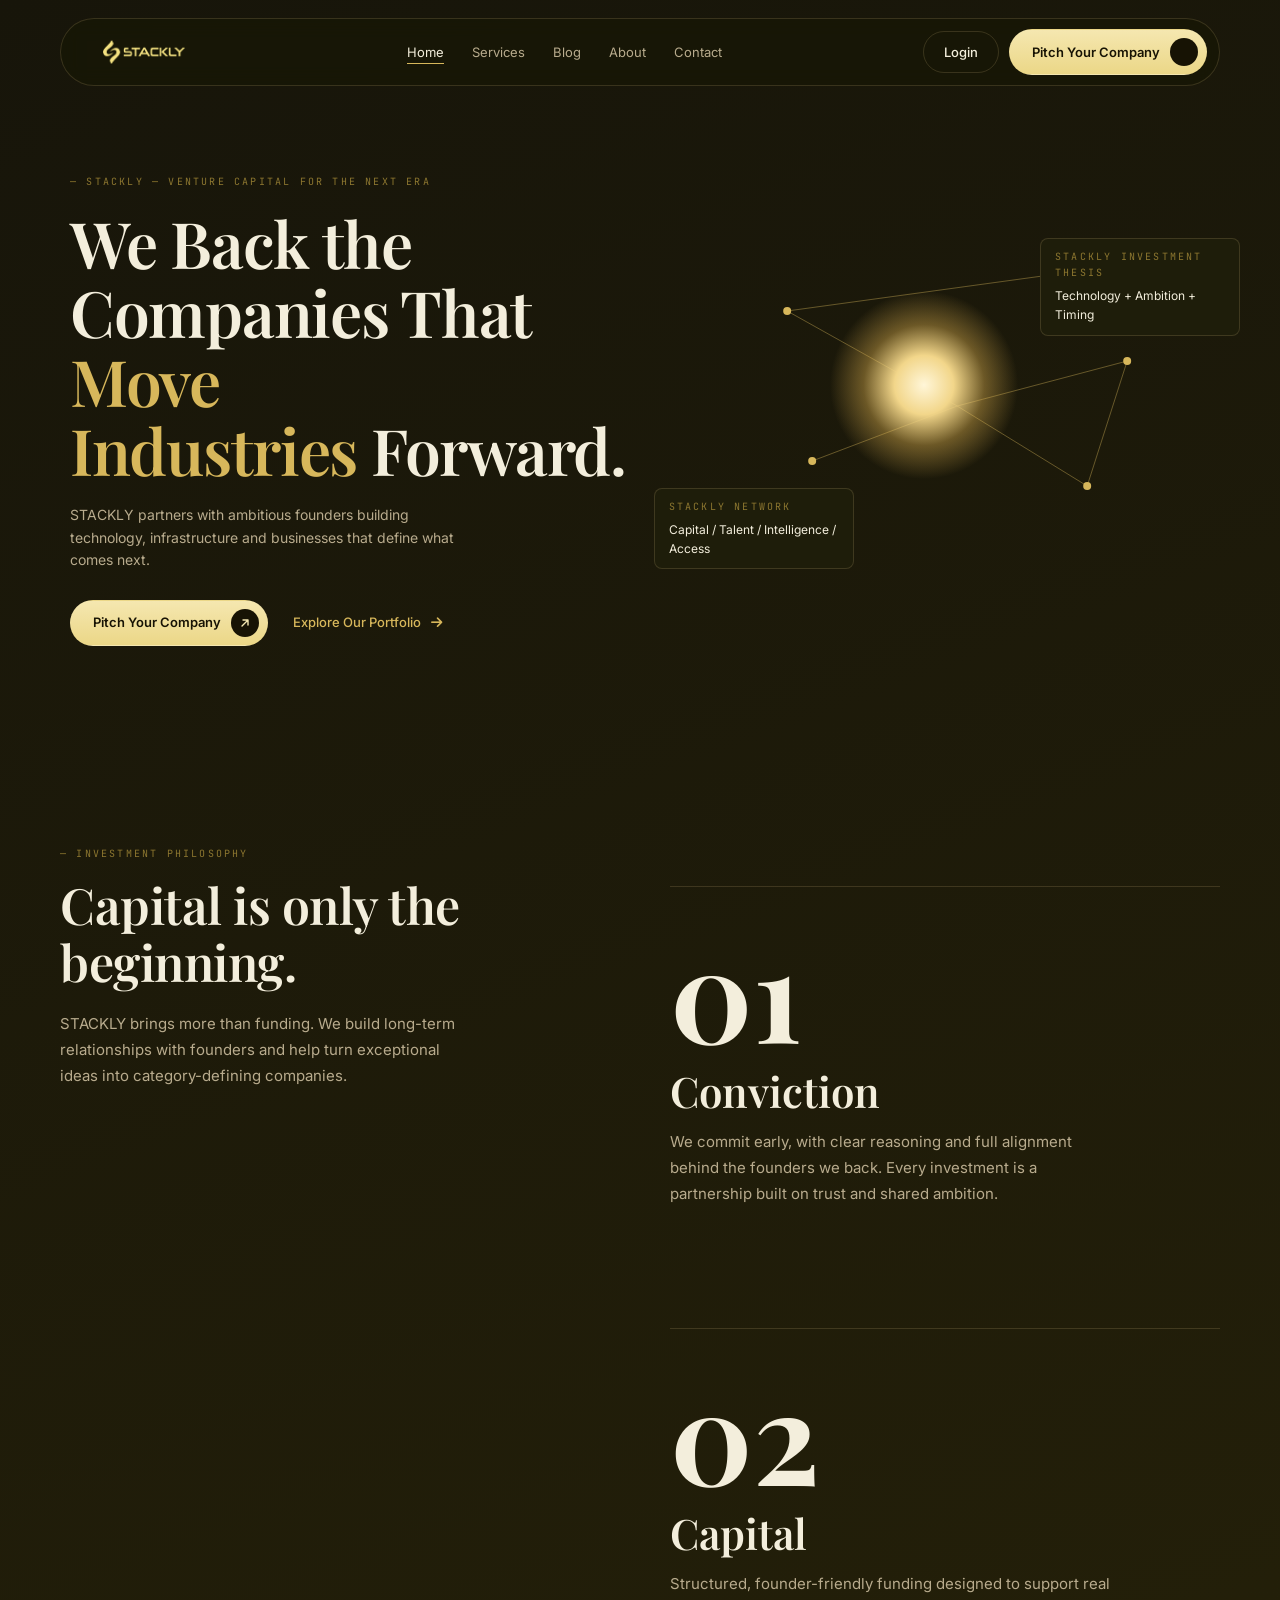
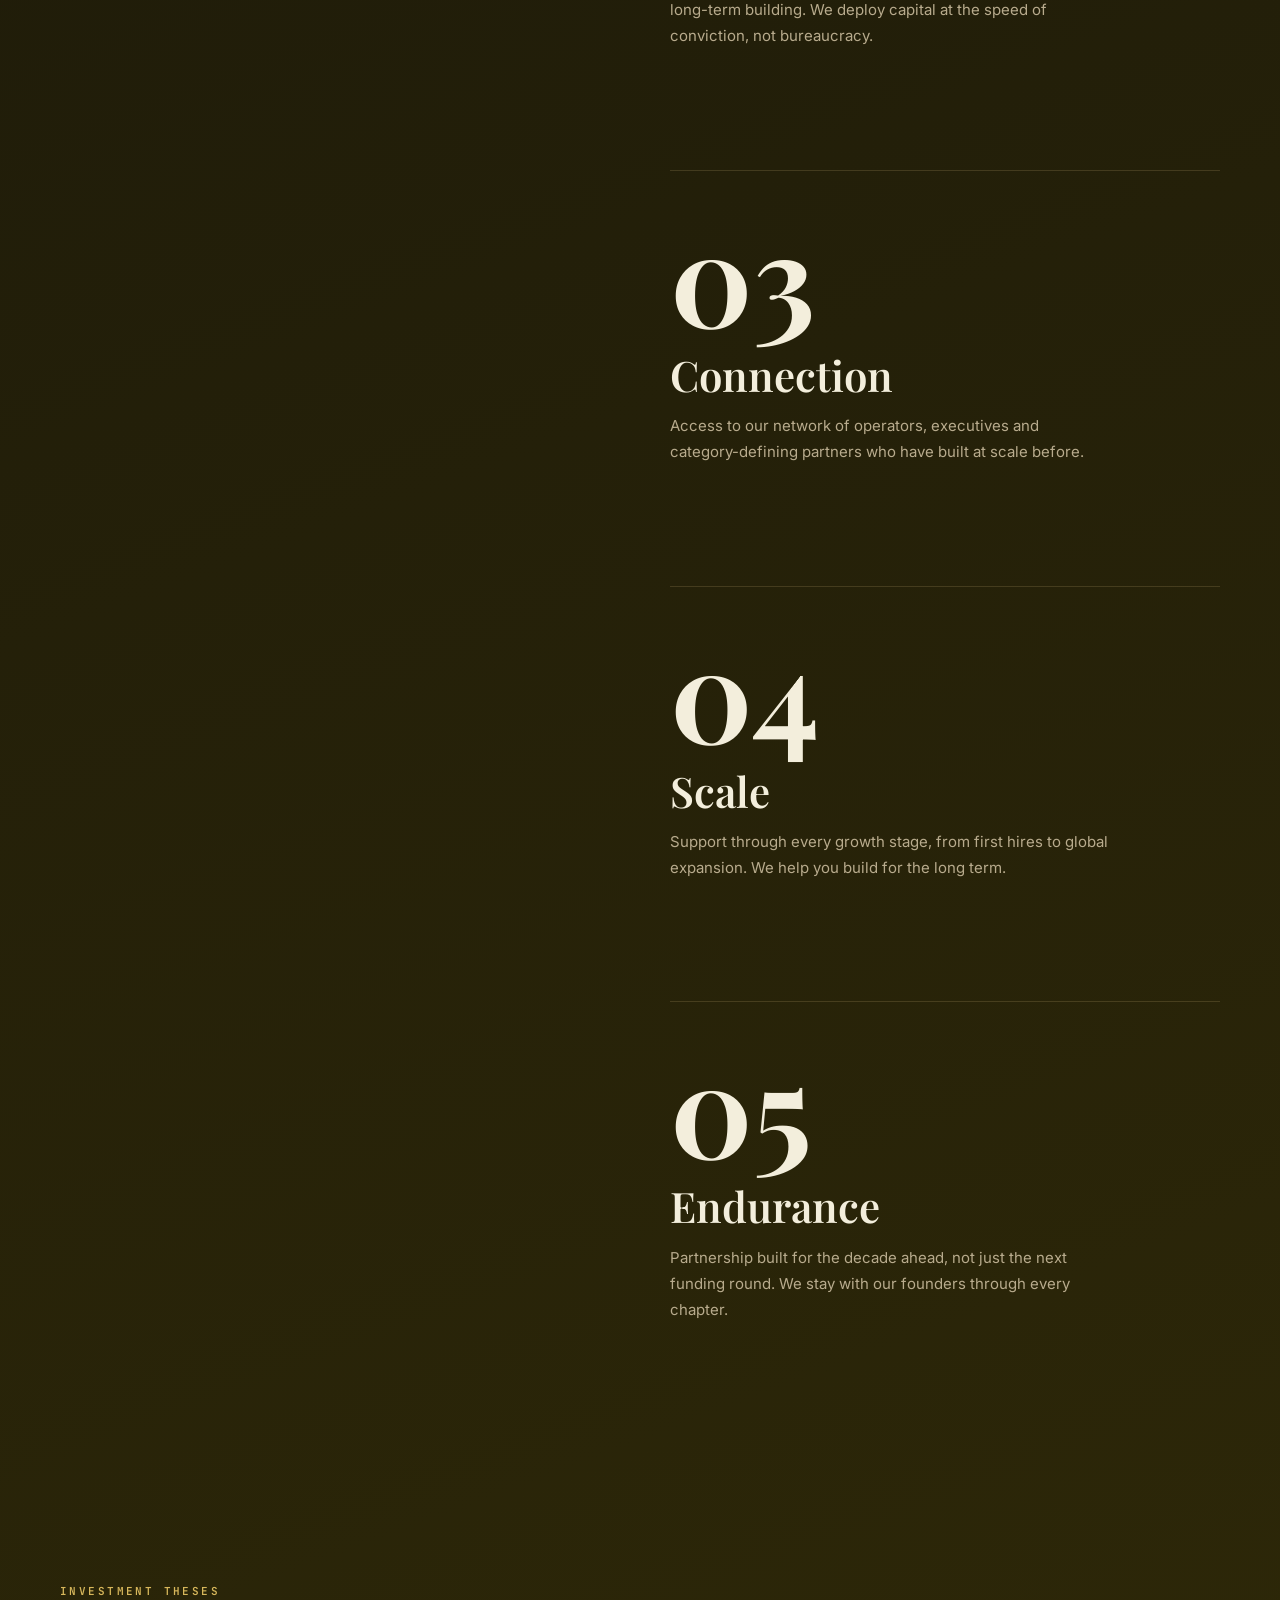
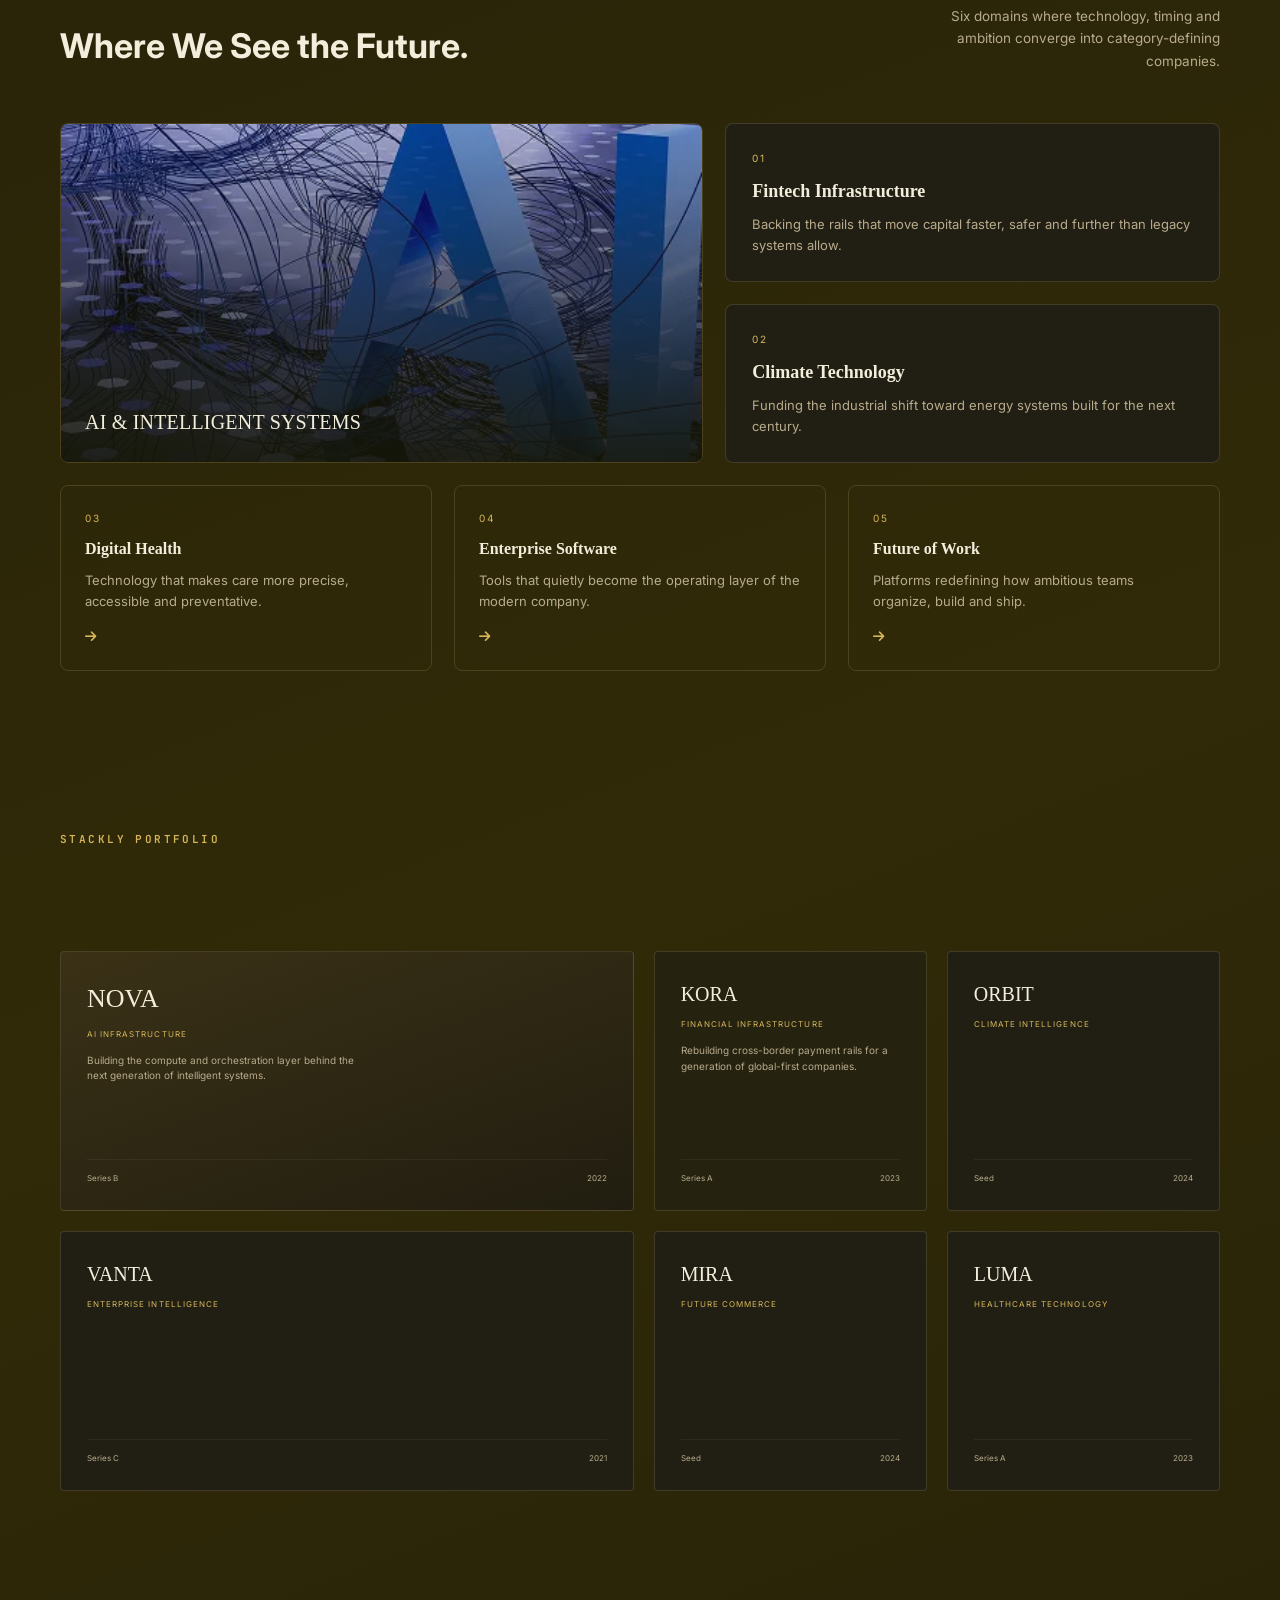
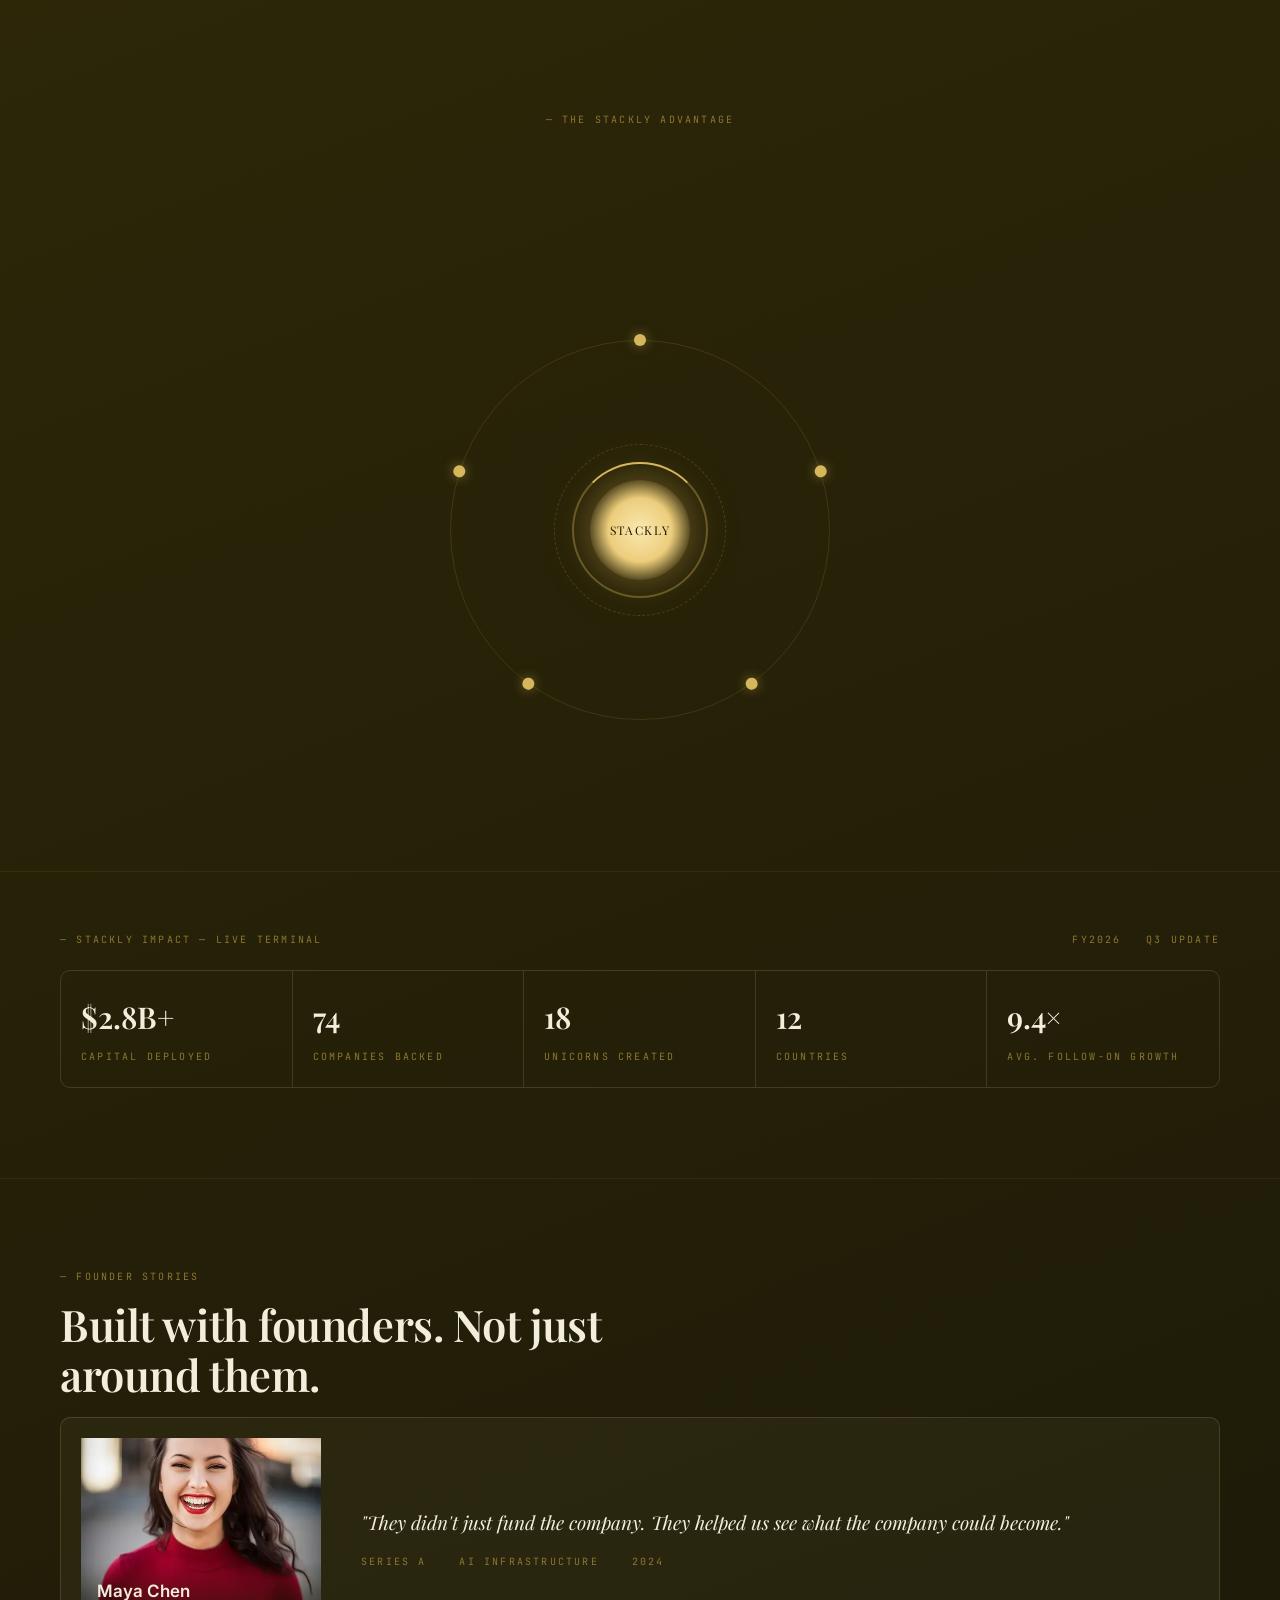
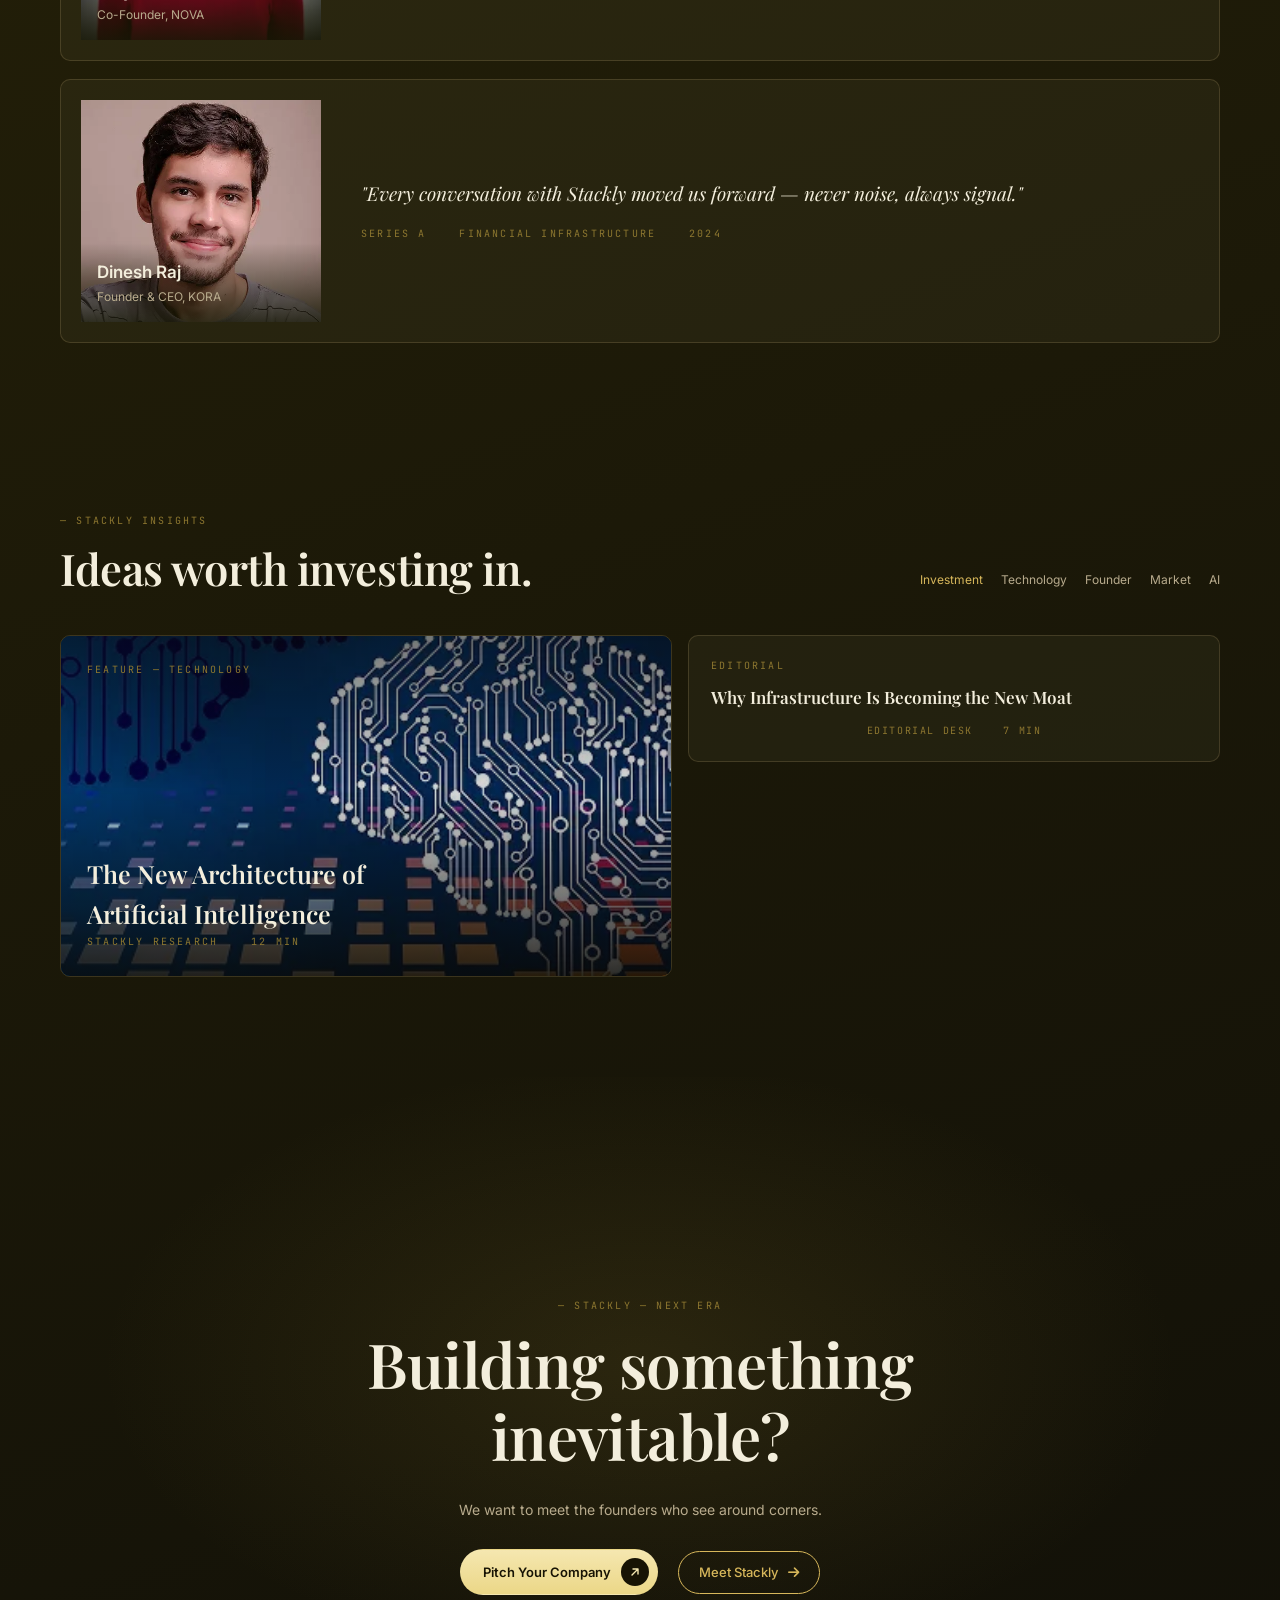
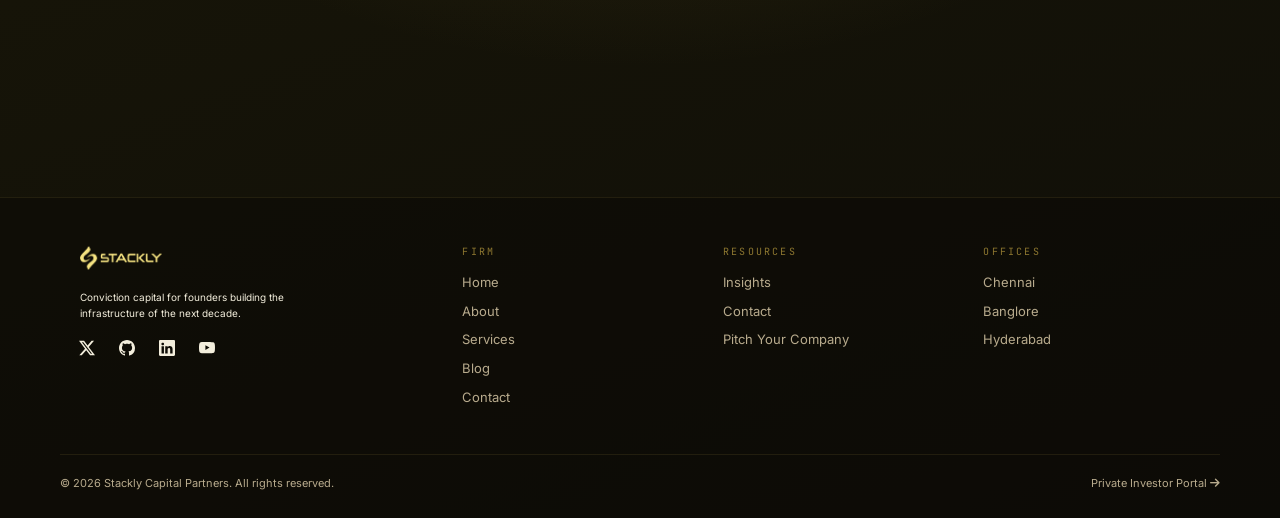
==== index.html @ 707ac9cc "changes of maor" ====
<!doctype html>
<html lang="en">
  <head>
    <meta charset="utf-8" />
    <meta name="viewport" content="width=device-width, initial-scale=1" />
    <title>STACKLY — Venture Capital That Backs Category Defining Companies</title>
    <meta
      name="description"
      content="STACKLY partners with ambitious founders building technology, infrastructure and businesses that define what comes next."
    />
    <meta property="og:title" content="STACKLY — We Back the Companies That Move Industries Forward" />
    <meta
      property="og:description"
      content="Capital, talent, intelligence and access for founders building the next era."
    />
    <meta property="og:type" content="website" />
    <meta name="twitter:card" content="summary_large_image" />
    <link rel="preconnect" href="https://fonts.googleapis.com" />
    <link rel="preconnect" href="https://fonts.gstatic.com" crossorigin />
    <link
      href="https://fonts.googleapis.com/css2?family=Playfair+Display:ital,wght@0,400;0,600;0,700;1,400;1,600&family=Inter:wght@300;400;500;600&family=JetBrains+Mono:wght@400;500&display=swap"
      rel="stylesheet"
    />
    <link rel="stylesheet" href="./styles.css" />
    <link rel="stylesheet" href="https://cdnjs.cloudflare.com/ajax/libs/font-awesome/6.5.1/css/all.min.css" />
  </head>
  <body>
    <!-- NAV -->
    <header class="nav-wrap">
        <button class="mobile-close-btn" id="mobileCloseBtn" aria-label="Close menu"><i class="fa-solid fa-xmark"></i></button>
      <nav class="nav">
        <a class="logo" href="#top">
<img
  src="./assets/logo-dark.webp"
  class="logo-dark"
  alt="Stackly logo"
  width="122"
  height="29"
/>        </a>
        <ul class="nav-links">
          <li><a class="active" href="#top">Home</a></li>
          <li><a href="./services.html">Services</a></li>
          <li><a href="./blog.html">Blog</a></li>
          <li><a href="./about.html">About</a></li>
          <li><a href="./contact.html">Contact</a></li>
        </ul>
        <button class="hamburger-btn" id="hamburgerBtn" aria-label="Menu">
          <span class="hamburger-open"><i class="fa-solid fa-bars"></i></span>
          <span class="hamburger-close"><i class="fa-solid fa-xmark"></i></span>
        </button>
        <div class="nav-actions">
          <a class="btn btn-ghost" href="./login.html">Login</a>
          <a class="btn btn-fill" href="./404.html"
          >Pitch Your Company
          <span class="icon-circle"
            ><i class="ri-arrow-right-up-line"></i></span></a
        >
        </div>
      </nav>
    </header>

  <!-- HERO -->
  <section class="hero" id="top">
    <div class="hero-inner">
      <div class="hero-copy">
        <p class="label">— Stackly — Venture Capital for the Next Era</p>
        <h1>We Back the <br />Companies That <em>Move<br />Industries</em> Forward.</h1>
        <p class="lede">
          STACKLY partners with ambitious founders building technology, infrastructure and
          businesses that define what comes next.
        </p>
        <div class="hero-cta">
          <a class="btn btn-fill" href="404.html">Pitch Your Company
            <span class="icon-circle"><svg viewBox="0 0 12 12" fill="none">
                <path d="M3 9L9 3M9 3H4M9 3V8" stroke="#F5E7B0" stroke-width="1.4" stroke-linecap="round"
                  stroke-linejoin="round" />
              </svg></span></a> <a class="btn btn-link" href="blog.html">Explore Our Portfolio <i
              class="fa-solid fa-arrow-right"></i></a>
        </div>
      </div>
      <div class="hero-visual">
        <div class="sun"></div>
        <svg class="constellation" viewBox="0 0 460 300" aria-hidden="true">
          <line x1="60" y1="55" x2="230" y2="150" />
          <line x1="230" y1="150" x2="400" y2="105" />
          <line x1="230" y1="150" x2="360" y2="230" />
          <line x1="230" y1="150" x2="85" y2="205" />
          <line x1="400" y1="105" x2="360" y2="230" />
          <line x1="60" y1="55" x2="330" y2="18" />
          <circle cx="60" cy="55" r="4" />
          <circle cx="400" cy="105" r="4" />
          <circle cx="360" cy="230" r="4" />
          <circle cx="85" cy="205" r="4" />
        </svg>
        <div class="chip chip-a">
          <p class="label">Stackly Investment Thesis</p>
          <p>Technology + Ambition + Timing</p>
        </div>
        <div class="chip chip-b">
          <p class="label">Stackly Network</p>
          <p>Capital / Talent / Intelligence / Access</p>
        </div>
      </div>
    </div>
  </section> 
  
  <!-- PHILOSOPHY — Left sticky, Right scroll -->
  <section class="philosophy-scroll" id="philosophy">
      <div class="philosophy-left">
        <div class="philosophy-left-inner">
          <p class="label">— Investment Philosophy</p>
          <h2 class="display">Capital is only the beginning.</h2>
          <p class="lede">
            STACKLY brings more than funding. We build long-term relationships with founders and
            help turn exceptional ideas into category-defining companies.
          </p>
        </div>
      </div>
      <div class="philosophy-right">
        <div class="philosophy-item">
          <span class="philosophy-num">01</span>
          <h3>Conviction</h3>
          <p>We commit early, with clear reasoning and full alignment behind the founders we back. Every investment is a partnership built on trust and shared ambition.</p>
        </div>
        <div class="philosophy-item">
          <span class="philosophy-num">02</span>
          <h3>Capital</h3>
          <p>Structured, founder-friendly funding designed to support real long-term building. We deploy capital at the speed of conviction, not bureaucracy.</p>
        </div>
        <div class="philosophy-item">
          <span class="philosophy-num">03</span>
          <h3>Connection</h3>
          <p>Access to our network of operators, executives and category-defining partners who have built at scale before.</p>
        </div>
        <div class="philosophy-item">
          <span class="philosophy-num">04</span>
          <h3>Scale</h3>
          <p>Support through every growth stage, from first hires to global expansion. We help you build for the long term.</p>
        </div>
        <div class="philosophy-item">
          <span class="philosophy-num">05</span>
          <h3>Endurance</h3>
          <p>Partnership built for the decade ahead, not just the next funding round. We stay with our founders through every chapter.</p>
        </div>
      </div>
    </section>


  <!-- THESIS -->

  <section class="section-alt" id="threads">
    <div class="wrap">
      <div class="threads-head">
        <div>
          <div class="eyebrow">INVESTMENT THESES</div>
          <h2>Where We See the Future.</h2>
        </div>
        <div class="sub">Six domains where technology, timing and ambition converge into category-defining companies.
        </div>
      </div>

      <div class="threads-top">
        <div class="thread-feature">
          <img src='./assets/Ai-img.webp' alt="AI and Intelligent Systems">
          <div class="overlay"></div>
          <div class="label">AI &amp; Intelligent Systems</div>
        </div>
        <div class="thread-side">
          <div class="thread-card">
            <div class="tag">01</div>
            <h3>Fintech Infrastructure</h3>
            <p>Backing the rails that move capital faster, safer and further than legacy systems allow.</p>
          </div>
          <div class="thread-card">
            <div class="tag">02</div>
            <h3>Climate Technology</h3>
            <p>Funding the industrial shift toward energy systems built for the next century.</p>
          </div>
        </div>
      </div>

      <div class="threads-bottom">
        <div class="thread-mini">
          <div class="tag">03</div>
          <h3>Digital Health</h3>
          <p>Technology that makes care more precise, accessible and preventative.</p>
          <div class="arrow"><i class="fa-solid fa-arrow-right"></i></div>
        </div>
        <div class="thread-mini">
          <div class="tag">04</div>
          <h3>Enterprise Software</h3>
          <p>Tools that quietly become the operating layer of the modern company.</p>
          <div class="arrow"><i class="fa-solid fa-arrow-right"></i></div>
        </div>
        <div class="thread-mini">
          <div class="tag">05</div>
          <h3>Future of Work</h3>
          <p>Platforms redefining how ambitious teams organize, build and ship.</p>
          <div class="arrow"><i class="fa-solid fa-arrow-right"></i></div>
        </div>
      </div>
    </div>
  </section>

  <!-- PORTFOLIO -->
  

  <section id="portfolio">
    <div class="wrap">

      <div class="eyebrow">STACKLY PORTFOLIO</div>

      <h2 class="portfolio-title">
        Companies We Believe In.
      </h2>

      <div class="portfolio-grid">

        <!-- NOVA -->
        <div class="pf-card big">
          <div>
            <div class="pf-name">NOVA</div>
            <div class="pf-tag">AI INFRASTRUCTURE</div>

            <div class="pf-desc">
              Building the compute and orchestration layer behind
              the next generation of intelligent systems.
            </div>
          </div>

          <div class="pf-meta">
            <span>Series B</span>
            <span>2022</span>
          </div>
        </div>


        <!-- KORA -->
        <div class="pf-card mid kora">
          <div>
            <div class="pf-name">KORA</div>
            <div class="pf-tag">FINANCIAL INFRASTRUCTURE</div>

            <div class="pf-desc">
              Rebuilding cross-border payment rails for a
              generation of global-first companies.
            </div>
          </div>

          <div class="pf-meta">
            <span>Series A</span>
            <span>2023</span>
          </div>
        </div>


        <!-- ORBIT -->
        <div class="pf-card small orbit">
          <div>
            <div class="pf-name">ORBIT</div>
            <div class="pf-tag">CLIMATE INTELLIGENCE</div>
          </div>

          <div class="pf-meta">
            <span>Seed</span>
            <span>2024</span>
          </div>
        </div>


        <!-- VANTA -->
        <div class="pf-card small vanta">
          <div>
            <div class="pf-name">VANTA</div>
            <div class="pf-tag">ENTERPRISE INTELLIGENCE</div>
          </div>

          <div class="pf-meta">
            <span>Series C</span>
            <span>2021</span>
          </div>
        </div>


        <!-- MIRA -->
        <div class="pf-card small mira">
          <div>
            <div class="pf-name">MIRA</div>
            <div class="pf-tag">FUTURE COMMERCE</div>
          </div>

          <div class="pf-meta">
            <span>Seed</span>
            <span>2024</span>
          </div>
        </div>


        <!-- LUMA -->
        <div class="pf-card small luma">
          <div>
            <div class="pf-name">LUMA</div>
            <div class="pf-tag">HEALTHCARE TECHNOLOGY</div>
          </div>

          <div class="pf-meta">
            <span>Series A</span>
            <span>2023</span>
          </div>
        </div>

      </div>
    </div>
  </section>

  <!-- ADVANTAGE -->
  <section class="advantage" id="advantage">
    <div class="wrap center-col">
      <p class="label">— The Stackly Advantage</p>
      <h2 class="display center">More than capital. A system for<br />compounding ambition.</h2>
      <div class="orbit-system">
        <div class="orbit-ring"></div>
        <div class="orbit-core"><span>STACKLY</span></div>
        <div class="orbit-items" id="orbitItems">
          <div class="orbit-item" data-index="0">
            <div class="orbit-dot"></div>
            <div class="orbit-card-wrap">
              <div class="orbit-card">
                <span class="orbit-num">01</span>
                <h4>Capital</h4>
                <p>Structured, founder-friendly funding designed to support real long-term building. We deploy at the
                  speed of conviction.</p>
              </div>
            </div>
          </div>
          <div class="orbit-item" data-index="1">
            <div class="orbit-dot"></div>
            <div class="orbit-card-wrap">
              <div class="orbit-card">
                <span class="orbit-num">02</span>
                <h4>Scale</h4>
                <p>Support through every growth stage, from first hires to global expansion. We help you build for the
                  long term.</p>
              </div>
            </div>
          </div>
          <div class="orbit-item" data-index="2">
            <div class="orbit-dot"></div>
            <div class="orbit-card-wrap">
              <div class="orbit-card">
                <span class="orbit-num">03</span>
                <h4>Talent</h4>
                <p>Access to world-class operators, executives, and leaders who have built at scale before.</p>
              </div>
            </div>
          </div>
          <div class="orbit-item" data-index="3">
            <div class="orbit-dot"></div>
            <div class="orbit-card-wrap">
              <div class="orbit-card">
                <span class="orbit-num">04</span>
                <h4>Network</h4>
                <p>Connections to our portfolio of category-defining companies, partners, and industry leaders.</p>
              </div>
            </div>
          </div>
          <div class="orbit-item" data-index="4">
            <div class="orbit-dot"></div>
            <div class="orbit-card-wrap">
              <div class="orbit-card">
                <span class="orbit-num">05</span>
                <h4>Intelligence</h4>
                <p>Market insights, competitive intelligence, and strategic guidance from our deep industry expertise.
                </p>
              </div>
            </div>
          </div>
        </div>
      </div>
    </div>
  </section>

  <!-- IMPACT -->
  <section class="impact">
    <div class="wrap">
      <div class="impact-head">
        <p class="label">— Stackly Impact — Live Terminal</p>
        <p class="label">Fy2026 &nbsp; Q3 Update</p>
      </div>
      <div class="stats">
        <div class="stat"><strong data-count="2.8" data-prefix="$" data-suffix="B+">$2.8B+</strong>
          <p class="label">Capital Deployed</p>
        </div>
        <div class="stat"><strong data-count="74" data-suffix="">74</strong>
          <p class="label">Companies Backed</p>
        </div>
        <div class="stat"><strong data-count="18" data-suffix="">18</strong>
          <p class="label">Unicorns Created</p>
        </div>
        <div class="stat"><strong data-count="12" data-suffix="">12</strong>
          <p class="label">Countries</p>
        </div>
        <div class="stat"><strong data-count="9.4" data-suffix="×">9.4×</strong>
          <p class="label">Avg. Follow-On Growth</p>
        </div>
      </div>
    </div>
  </section>

  <!-- FOUNDER STORIES -->
  <section class="stories band" id="stories">
    <div class="wrap">
      <p class="label">— Founder Stories</p>
      <h2 class="display">Built with founders. Not just<br />around them.</h2>
      <article class="story story-slide-left">
        <div class="story-img">
          <img src="./assets/human-1.webp" alt="Maya Chen, Co-Founder of NOVA" width="900" height="1080"
            loading="lazy" />
          <div class="story-name">
            <h3>Maya Chen</h3>
            <p>Co-Founder, NOVA</p>
          </div>
        </div>
        <blockquote>
          <p>"They didn't just fund the company. They helped us see what the company could become."</p>
          <p class="label">Series A &nbsp;&nbsp; AI Infrastructure &nbsp;&nbsp; 2024</p>
        </blockquote>
      </article>
      <article class="story story-slide-right">
        <div class="story-img">
          <img src="./assets/human-2.webp" alt="Dinesh Raj, Founder and CEO of KORA" width="900" height="1080"
            loading="lazy" />
          <div class="story-name">
            <h3>Dinesh Raj</h3>
            <p>Founder &amp; CEO, KORA</p>
          </div>
        </div>
        <blockquote>
          <p>"Every conversation with Stackly moved us forward — never noise, always signal."</p>
          <p class="label">Series A &nbsp;&nbsp; Financial Infrastructure &nbsp;&nbsp; 2024</p>
        </blockquote>
      </article>
    </div>
  </section>

  <!-- INSIGHTS -->
  <section class="insights" id="insights">
    <div class="wrap">
      <p class="label">— Stackly Insights</p>
      <div class="insights-head">
        <h2 class="display">Ideas worth investing in.</h2>
        <ul class="filters">
          <li><button class="filter is-active" type="button">Investment</button></li>
          <li><button class="filter" type="button">Technology</button></li>
          <li><button class="filter" type="button">Founder</button></li>
          <li><button class="filter" type="button">Market</button></li>
          <li><button class="filter" type="button">AI</button></li>
        </ul>
      </div>
      <div class="insights-grid">
        <a class="feature" href="#insights">
          <img src="./assets/Brain.webp" alt="Circuit-board illustration of a brain" width="900" height="615"
            loading="lazy" />
          <div class="feature-copy">
            <p class="label">Feature — Technology</p>
            <h3>The New Architecture of<br />Artificial Intelligence</h3>
            <p class="label">Stackly Research &nbsp;&nbsp; 12 min</p>
          </div>
        </a>
        <div class="insight-list">
          <a class="insight" href="#insights">
            <p class="label">Editorial</p>
            <h3>Why Infrastructure Is Becoming the New Moat</h3>
            <p class="meta">Editorial Desk &nbsp;&nbsp; 7 min</p>
          </a>
          <a class="insight" href="#insights">
            <p class="label">Data — Founders</p>
            <h3>The Founder Advantage: Speed Without Noise</h3>
            <p class="meta">Research Team &nbsp;&nbsp; 5 min</p>
          </a>
        </div>
      </div>
    </div>
  </section>

  <!-- CTA -->
  <section class="cta" id="cta">
    <div class="wrap center-col">
      <p class="label">— Stackly — Next Era</p>
      <h2 class="display center big">Building something<br />inevitable?</h2>
      <p class="lede center">We want to meet the founders who see around corners.</p>
      <div class="hero-cta center-cta">
        <a class="btn btn-fill" href="404.html">Pitch Your Company
          <span class="icon-circle"><svg viewBox="0 0 12 12" fill="none">
              <path d="M3 9L9 3M9 3H4M9 3V8" stroke="#F5E7B0" stroke-width="1.4" stroke-linecap="round"
                stroke-linejoin="round" />
            </svg></span></a> <a class="btn btn-outline" href="contact.html">Meet Stackly <i
            class="fa-solid fa-arrow-right"></i></a>
      </div>

    </div>
  </section>



  <footer class="footer">
    <div class="wrap footer-grid">
      <div> <a class="logo" href="index.html">
          <img src="./assets/logo-dark.webp" class="logo-dark" alt="Stackly logo" width="122" height="29" />
        </a>
        <p style="margin-top: 1rem; max-width: 34ch; font-size: 10px; margin-left: 20px;">
          Conviction capital for founders building the infrastructure of the next decade.
        </p>
        <div class="footer-socials">
            <a href="404.html" class="footer-social-link" aria-label="Twitter">
              <span class="material-symbols-outlined"><svg xmlns="http://www.w3.org/2000/svg" width="16" height="16" fill="currentColor" class="bi bi-twitter-x" viewBox="0 0 16 16">
  <path d="M12.6.75h2.454l-5.36 6.142L16 15.25h-4.937l-3.867-5.07-4.425 5.07H.316l5.733-6.57L0 .75h5.063l3.495 4.633L12.601.75Zm-.86 13.028h1.36L4.323 2.145H2.865z"/>
</svg></span>
            </a>
            <a href="404.html" class="footer-social-link" aria-label="GitHub">
              <span class="material-symbols-outlined"><svg xmlns="http://www.w3.org/2000/svg" width="16" height="16" fill="currentColor" class="bi bi-github" viewBox="0 0 16 16">
  <path d="M8 0C3.58 0 0 3.58 0 8c0 3.54 2.29 6.53 5.47 7.59.4.07.55-.17.55-.38 0-.19-.01-.82-.01-1.49-2.01.37-2.53-.49-2.69-.94-.09-.23-.48-.94-.82-1.13-.28-.15-.68-.52-.01-.53.63-.01 1.08.58 1.23.82.72 1.21 1.87.87 2.33.66.07-.52.28-.87.51-1.07-1.78-.2-3.64-.89-3.64-3.95 0-.87.31-1.59.82-2.15-.08-.2-.36-1.02.08-2.12 0 0 .67-.21 2.2.82.64-.18 1.32-.27 2-.27s1.36.09 2 .27c1.53-1.04 2.2-.82 2.2-.82.44 1.1.16 1.92.08 2.12.51.56.82 1.27.82 2.15 0 3.07-1.87 3.75-3.65 3.95.29.25.54.73.54 1.48 0 1.07-.01 1.93-.01 2.2 0 .21.15.46.55.38A8.01 8.01 0 0 0 16 8c0-4.42-3.58-8-8-8"/>
</svg></span>
            </a>
            <a href="404.html" class="footer-social-link" aria-label="LinkedIn">
              <span class="material-symbols-outlined"><svg xmlns="http://www.w3.org/2000/svg" width="16" height="16" fill="currentColor" class="bi bi-linkedin" viewBox="0 0 16 16">
  <path d="M0 1.146C0 .513.526 0 1.175 0h13.65C15.474 0 16 .513 16 1.146v13.708c0 .633-.526 1.146-1.175 1.146H1.175C.526 16 0 15.487 0 14.854zm4.943 12.248V6.169H2.542v7.225zm-1.2-8.212c.837 0 1.358-.554 1.358-1.248-.015-.709-.52-1.248-1.342-1.248S2.4 3.226 2.4 3.934c0 .694.521 1.248 1.327 1.248zm4.908 8.212V9.359c0-.216.016-.432.08-.586.173-.431.568-.878 1.232-.878.869 0 1.216.662 1.216 1.634v3.865h2.401V9.25c0-2.22-1.184-3.252-2.764-3.252-1.274 0-1.845.7-2.165 1.193v.025h-.016l.016-.025V6.169h-2.4c.03.678 0 7.225 0 7.225z"/>
</svg></span>
            </a>
            <a href="404.html" class="footer-social-link" aria-label="YouTube">
              <span class="material-symbols-outlined"><svg xmlns="http://www.w3.org/2000/svg" width="16" height="16" fill="currentColor" class="bi bi-youtube" viewBox="0 0 16 16">
  <path d="M8.051 1.999h.089c.822.003 4.987.033 6.11.335a2.01 2.01 0 0 1 1.415 1.42c.101.38.172.883.22 1.402l.01.104.022.26.008.104c.065.914.073 1.77.074 1.957v.075c-.001.194-.01 1.108-.082 2.06l-.008.105-.009.104c-.05.572-.124 1.14-.235 1.558a2.01 2.01 0 0 1-1.415 1.42c-1.16.312-5.569.334-6.18.335h-.142c-.309 0-1.587-.006-2.927-.052l-.17-.006-.087-.004-.171-.007-.171-.007c-1.11-.049-2.167-.128-2.654-.26a2.01 2.01 0 0 1-1.415-1.419c-.111-.417-.185-.986-.235-1.558L.09 9.82l-.008-.104A31 31 0 0 1 0 7.68v-.123c.002-.215.01-.958.064-1.778l.007-.103.003-.052.008-.104.022-.26.01-.104c.048-.519.119-1.023.22-1.402a2.01 2.01 0 0 1 1.415-1.42c.487-.13 1.544-.21 2.654-.26l.17-.007.172-.006.086-.003.171-.007A100 100 0 0 1 7.858 2zM6.4 5.209v4.818l4.157-2.408z"/>
</svg></span>
            </a>
          </div>
      </div>


      <div>
        <p class="label">Firm</p>
        <ul>
          <li><a href="index.html">Home</a></li>
          <li><a href="about.html">About</a></li>
          <li><a href="services.html">Services</a></li>
          <li><a href="blog.html">Blog</a></li>
          <li><a href="contact.html">Contact</a></li>
        </ul>
      </div>
      <div>
        <p class="label">Resources</p>
        <ul>
          <li><a href="404.html">Insights</a></li>
          <li><a href="contact.html">Contact</a></li>
          <li><a href="404.html">Pitch Your Company</a></li>
        </ul>
      </div>
      <div>
        <p class="label">Offices</p>
        <ul>
          <li>Chennai</li>
          <li>Banglore</li>
          <li>Hyderabad</li>
        </ul>
      </div>
    </div>
    <div class="wrap footer-bottom">
      <p>© 2026 Stackly Capital Partners. All rights reserved.</p>
      <a href="404.html">Private Investor Portal <i class="fa-solid fa-arrow-right"></i></a>
    </div>
  </footer>

    <script src="/script.js" defer></script>
    <div class="mobile-overlay" id="mobileOverlay"></div>
    <script>
      (function() {
        var btn = document.getElementById('hamburgerBtn');
        var links = document.querySelector('.nav-links');
        var actions = document.querySelector('.nav-actions');
        var overlay = document.getElementById('mobileOverlay');
        var closeBtn = document.getElementById('mobileCloseBtn');
        var scrollPos = 0;

        function openMenu() {
          scrollPos = window.scrollY;
          document.body.style.top = '-' + scrollPos + 'px';
          links.classList.add('show');
          actions.classList.add('show');
          overlay.classList.add('show');
          btn.classList.add('is-open');
          document.body.classList.add('menu-open');
        }

        function closeMenu() {
          links.classList.remove('show');
          actions.classList.remove('show');
          overlay.classList.remove('show');
          btn.classList.remove('is-open');
          document.body.classList.remove('menu-open');
          document.body.style.top = '';
          window.scrollTo(0, scrollPos);
        }

        btn.addEventListener('click', function() {
          var isOpen = links.classList.contains('show');
          if (isOpen) { closeMenu(); } else { openMenu(); }
        });

        if (closeBtn) closeBtn.addEventListener('click', closeMenu);
        overlay.addEventListener('click', closeMenu);

      /* Orbit system — pause on hover/touch */
      var orbit = document.getElementById('orbitItems');
      var items = orbit.querySelectorAll('.orbit-item');
      orbit.addEventListener('mouseenter', function () { orbit.classList.add('paused'); });
      orbit.addEventListener('mouseleave', function () { orbit.classList.remove('paused'); });
      items.forEach(function (item) {
        item.addEventListener('mouseenter', function () { orbit.classList.add('paused'); });
        item.addEventListener('mouseleave', function () { orbit.classList.remove('paused'); });
      });
    })();
  </script>

  <style>
    /* Story slide animations */
    .story-slide-left,
    .story-slide-right {
      opacity: 0;
      transition: transform 0.8s cubic-bezier(0.25, 0.46, 0.45, 0.94), opacity 0.8s ease;
    }

    .story-slide-left {
      transform: translateX(-80px);
    }

    .story-slide-right {
      transform: translateX(80px);
    }

    .story-slide-left.is-visible,
    .story-slide-right.is-visible {
      opacity: 1;
      transform: translateX(0);
    }
  </style>

  <script>
    (function () {
      var stories = document.querySelectorAll('.story-slide-left, .story-slide-right');
      var storyIO = new IntersectionObserver(function (entries) {
        entries.forEach(function (entry) {
          if (entry.isIntersecting) {
            entry.target.classList.add('is-visible');
          }
        });
      }, { threshold: 0.2 });
      stories.forEach(function (el) { storyIO.observe(el); });
    })();
  </script>
</body>

</html>
---- styles.css ----
/* ═══════════════════════════════════════════════════════
   STACKLY — UNIFIED RESPONSIVE CSS
   One file · One background · All devices
   ═══════════════════════════════════════════════════════ */

/* ─────────── VARIABLES ─────────── */

:root {
  --bg: #171805;
  --bg-card: #211f13;
  --gold: #d7b75b;
  --gold-light: #e8d49a;
  --gold-dim: #8d7730;
  --gold-bright: #f0d98c;
  --text: #f3eedc;
  --text-soft: #c2b994;
  --muted: #b8ab8d;
  --card: rgba(255, 236, 186, 0.045);
  --line: rgba(233, 207, 143, 0.16);
  --line-soft: rgba(245, 239, 221, 0.10);
  --radius: 10px;
  --error: #d06946;
  --mono: 'JetBrains Mono', monospace;
  --serif: 'Playfair Display', serif;
  --sans: 'Inter', system-ui, sans-serif;
}

/* ─────────── RESET ─────────── */

*, *::before, *::after { box-sizing: border-box; margin: 0; padding: 0; }
html { scroll-behavior: smooth; overflow-x: clip; }
img { display: block; max-width: 100%; }
a { color: inherit; text-decoration: none; }
ul { list-style: none; }
button, input, select, textarea { font: inherit; }
table { border-collapse: collapse; }

body {
background: linear-gradient(159.37deg, #17150A 0%, #302A08 48%, #0F0E08 100%),
radial-gradient(230.34% 86.73% at 75% 18%, rgba(255, 238, 170, 0.18) 0%, rgba(255, 238, 170, 0) 32%),
radial-gradient(216.58% 81.54% at 15% 75%, rgba(198, 155, 0, 0.22) 0%, rgba(198, 155, 0, 0) 36%),
radial-gradient(209.27% 78.79% at 85% 72%, rgba(255, 238, 170, 0.1) 0%, rgba(255, 238, 170, 0) 28%);
  color: var(--text);
  font-family: var(--sans);
  font-size: 15px;
  line-height: 1.6;
  -webkit-font-smoothing: antialiased;
  -moz-osx-font-smoothing: grayscale;
  min-height: 100vh;
}

/* ─────────── UTILITY ─────────── */

.wrap { width: min(1160px, 92vw); margin: 0 auto; }
.label {
  font-family: var(--mono);
  font-size: 10px;
  letter-spacing: 0.22em;
  text-transform: uppercase;
  color: var(--gold-dim);
}
.display {
  font-family: var(--serif);
  font-size: clamp(28px, 3.4vw, 44px);
  font-weight: 600;
  line-height: 1.15;
  letter-spacing: -0.01em;
  margin: 14px 0 18px;
}
.display.center { text-align: center; }
.display.big { font-size: clamp(32px, 5vw, 62px); }
.lede { color: var(--muted); max-width: 46ch; font-size: 14px; }
.lede.center { margin: 10px auto 0; text-align: center; }
.center-col { display: flex; flex-direction: column; align-items: center; }

/* ═══════════════════════════════════════════════════════
   STICKY SCROLL — Services page
   Each section sticks, next slides over it
   After all sections, normal page scroll resumes
   ═══════════════════════════════════════════════════════ */

.scroll-stack {
  position: relative;
}

.stack-panel {
  position: sticky;
  top: 0;
  width: 100%;
  height: 100vh;
  display: flex;
  align-items: center;
  justify-content: center;
  padding: 60px 42px;
  background:
    radial-gradient(circle at 80% 0%, rgba(214, 183, 91, 0.07), transparent 32%),
    radial-gradient(circle at 0% 60%, rgba(214, 183, 91, 0.04), transparent 30%),
    linear-gradient(135deg, #171805 0%, #24250b 45%, #1b1c06 100%);
  border-bottom: 1px solid var(--line);
}

.stack-panel:nth-child(1) { z-index: 1; }
.stack-panel:nth-child(2) { z-index: 2; }
.stack-panel:nth-child(3) { z-index: 3; }
.stack-panel:nth-child(4) { z-index: 4; }
.stack-panel:nth-child(5) { z-index: 5; }
.stack-panel:nth-child(6) { z-index: 6; }

.stack-inner {
  width: 100%;
  max-width: 1100px;
  position: relative;
}

.stack-number {
  position: absolute;
  top: -40px;
  right: 0;
  font-family: var(--serif);
  font-size: clamp(80px, 12vw, 160px);
  font-weight: 700;
  color: rgba(215, 183, 91, 0.06);
  line-height: 1;
  pointer-events: none;
  user-select: none;
}

.stack-content { position: relative; z-index: 2; }

.stack-panel .section-head {
  display: flex;
  justify-content: space-between;
  align-items: flex-start;
  gap: 40px;
  margin-bottom: 44px;
  flex-wrap: wrap;
}

.stack-panel .section-head-left {
  display: flex;
  align-items: baseline;
  gap: 40px;
}

.stack-panel .section-num {
  font-family: var(--mono);
  font-size: 13px;
  color: var(--gold);
  letter-spacing: 1px;
  min-width: 24px;
}

.stack-panel .section-title {
  font-family: var(--serif);
  font-weight: 600;
  font-size: clamp(24px, 3vw, 36px);
  color: var(--text);
  margin: 0;
}

.stack-panel .section-desc {
  font-size: 15px;
  line-height: 1.6;
  color: var(--muted);
  max-width: 380px;
  text-align: right;
  margin: 0;
}

/* Progress dots */
.stack-dots {
  position: absolute;
  bottom: 24px;
  left: 50%;
  transform: translateX(-50%);
  display: flex;
  gap: 10px;
  z-index: 10;
}

.stack-dot {
  width: 10px;
  height: 10px;
  border-radius: 50%;
  background: rgba(215, 183, 91, 0.2);
  border: 1px solid rgba(215, 183, 91, 0.3);
  cursor: pointer;
  transition: all 0.3s ease;
}

.stack-dot:hover {
  background: rgba(215, 183, 91, 0.4);
}

.stack-dot.active {
  background: var(--gold);
  border-color: var(--gold);
  box-shadow: 0 0 8px rgba(215, 183, 91, 0.4);
}

/* Responsive for scroll-stack sections */
@media (max-width: 1024px) {
  .stack-panel .section-head { flex-direction: column; gap: 16px; }
  .stack-panel .section-desc { text-align: left; max-width: none; }
  .card-row { grid-template-columns: 1fr 1fr; }
  .intel-card { grid-template-columns: 1fr; }
  .intel-chart { border-right: none; border-bottom: 1px solid var(--line); padding-bottom: 24px; }
  .stage-grid { grid-template-columns: repeat(3, 1fr); }
}

@media (max-width: 1024px) {
  .hero-inner { grid-template-columns: 1fr; gap: 30px; }
  .hero-visual { min-height: 250px; }
  .threads-top { grid-template-columns: 1fr; }
  .thread-feature { min-height: 280px; }
  .insights-grid { grid-template-columns: 1fr; }
  .contact-layout { grid-template-columns: 1fr; gap: 40px; }
  .stats { grid-template-columns: repeat(3, 1fr); }
  .stat:nth-child(3n) { border-right: 0; }
  .stat:nth-child(3n+1) { border-right: 1px solid var(--line); }
  .footer-grid { grid-template-columns: 1.4fr repeat(3, 1fr); }
}


@media (max-width: 768px) {
  .stack-panel { padding: 40px 20px; height: 100vh; min-height: 500px; }
  .stack-panel .section-head { flex-direction: column; gap: 12px; }
  .stack-panel .section-desc { text-align: left; max-width: none; font-size: 13px; }
  .stack-number { font-size: 50px; top: -10px; right: 10px; }
  .stack-inner { overflow-y: auto; max-height: calc(100vh - 100px); padding-right: 8px; }
  .card-row { grid-template-columns: 1fr; gap: 14px; }
  .info-card { padding: 18px; }
  .info-card h3 { font-size: 15px; }
  .info-card p { font-size: 12px; }
  .stage-grid { grid-template-columns: repeat(2, 1fr); }
  .stage-cell { padding: 14px 16px; }
  .stage-value { font-size: 15px; }
  .gtm-card { grid-template-columns: 1fr; gap: 16px; padding: 20px; }
  .intel-card { grid-template-columns: 1fr; }
  .intel-chart { border-right: none; border-bottom: 1px solid var(--line); padding: 20px; }
  .intel-coverage { padding: 20px; }
  .bars { height: 80px; gap: 8px; }
  .brand-tabs { gap: 16px; flex-wrap: wrap; }
  .brand-tabs span { font-size: 18px; }
  .pill-row { gap: 8px; }
  .pill { font-size: 11px; padding: 8px 14px; }
  .stack-dots { bottom: 12px; gap: 8px; }
  .stack-dot { width: 8px; height: 8px; }
  .stack-panel .section-title { font-size: 22px; }
}

@media (max-width: 480px) {
  .stack-panel { padding: 30px 16px; }
  .stack-number { font-size: 40px; }
  .stack-panel .section-title { font-size: 20px; }
  .stage-grid { grid-template-columns: 1fr 1fr; gap: 8px; }
  .stage-cell { padding: 12px; }
  .stage-label { font-size: 8px; }
  .stage-value { font-size: 13px; }
  .gtm-card { padding: 16px; }
  .gtm-item h3 { font-size: 15px; }
  .gtm-item p { font-size: 11px; }
  .bars { height: 60px; gap: 6px; }
  .bar { border-radius: 3px 3px 0 0; }
  .brand-tabs { gap: 12px; }
  .brand-tabs span { font-size: 15px; }
  .pill { font-size: 10px; padding: 6px 12px; }
}

/* ═══════════════════════════════════════════════════════
   HOVER ZOOM — All Cards / Boxes
   ═══════════════════════════════════════════════════════ */

/* Index */
.card,
.thread-card,
.thread-mini,
.pf-card,
.insight,
.feature,
.stat,

/* About */
.person-card,
.principle-card,

/* Services */
.info-card,
.stage-cell,
.gtm-card,
.intel-card,
.brand-tabs span,
.pill,

/* Blog */
.related-card,
.stat-card,

/* Contact */
.contact-form-wrapper,
.office-item,

/* Dashboard */
.dash-card,
.event-card,
.investment-card,
.action-card,
.log-item,
.profile-card,
.setting-group,
.log-list,
.data-table tr {
  transition: transform 0.3s cubic-bezier(0.25, 0.46, 0.45, 0.94), box-shadow 0.3s ease;
}

.card:hover,
.thread-card:hover,
.thread-mini:hover,
.pf-card:hover,
.insight:hover,
.feature:hover,

.person-card:hover,
.principle-card:hover,

.info-card:hover,
.stage-cell:hover,
.gtm-card:hover,
.intel-card:hover,
.brand-tabs span:hover,
.pill:hover,

.related-card:hover,

.contact-form-wrapper:hover,
.office-item:hover,

.event-card:hover,
.investment-card:hover,
.action-card:hover,
.log-item:hover,
.profile-card:hover,
.setting-group:hover,
.data-table tr:hover {
  transform: scale(1.03);
  box-shadow: 0 8px 30px rgba(215, 183, 91, 0.12), 0 2px 8px rgba(0, 0, 0, 0.3);
  z-index: 2;
}

/* Stats keep subtle zoom */
.stat:hover {
  transform: scale(1.02);
  box-shadow: 0 4px 16px rgba(215, 183, 91, 0.08);
}

/* Feature image zooms more */
.feature:hover {
  transform: scale(1.02);
}
.feature:hover img {
  transform: scale(1.05);
}
.feature img {
  transition: transform 0.4s ease;
}

/* Dashboard cards slightly smaller zoom */
.dash-card:hover,
.event-card:hover,
.investment-card:hover,
.action-card:hover,
.log-item:hover,
.profile-card:hover,
.setting-group:hover {
  transform: scale(1.02);
  box-shadow: 0 4px 20px rgba(215, 183, 91, 0.1), 0 1px 6px rgba(0, 0, 0, 0.25);
}

/* ═══════════════════════════════════════════════════════
   BUTTONS
   ═══════════════════════════════════════════════════════ */

.btn {
  display: inline-flex;
  align-items: center;
  gap: 10px;
  border-radius: 999px;
  font-size: 13px;
  font-weight: 500;
  padding: 10px 20px;
  cursor: pointer;
  border: 1px solid transparent;
  white-space: nowrap;
  transition: transform 0.2s ease, background 0.2s ease;
}
.btn:hover { transform: translateY(-1px); }

.btn-gold {
  background: linear-gradient(180deg, #f3e2ae, #d7b75b);
  color: #1a1405;
  font-weight: 600;
  padding-right: 8px;
}
.btn-gold .dot {
  width: 24px; height: 24px; border-radius: 50%;
  background: #14100a; display: inline-block;
}
.btn-ghost { border: 1px solid var(--line); color: var(--text); background: transparent; }
.btn-outline { border: 1px solid var(--gold); color: var(--gold); background: transparent; }
.btn-link { color: var(--gold); padding-left: 4px; }
.btn-fill {
  background: linear-gradient(180deg, #f5e7b0, #ebd787);
  color: #171304; font-weight: 600; padding: 8px 8px 8px 22px;
}
.btn-fill .icon-circle {
  width: 28px; height: 28px; border-radius: 50%;
  background: #171304; display: flex; align-items: center; justify-content: center;
}
.btn-fill .icon-circle svg { width: 12px; height: 12px; }
.btn-outline-cta {
  color: var(--text); border-color: rgba(230, 180, 60, 0.45);
  background: transparent; padding: 12px 26px;
}
.btn-outline-cta:hover { background: rgba(255, 238, 170, 0.06); }

/* ═══════════════════════════════════════════════════════
   NAVIGATION (Main Site)
   ═══════════════════════════════════════════════════════ */

.nav-wrap {
  position: sticky; top: 0; z-index: 40;
  padding: 18px 0;
  transition: background 0.3s ease;
}
.nav-wrap.is-scrolled {
  background: rgba(23, 24, 5, 0.85);
  backdrop-filter: blur(10px);
}
.nav {
  width: min(1160px, 94vw);
  margin: 0 auto;
  display: flex; align-items: center; justify-content: space-between;
  gap: 24px;
  padding: 10px 12px 10px 22px;
  border: 1px solid var(--line);
  border-radius: 999px;
  background: rgba(23, 24, 5, 0.7);
  backdrop-filter: blur(10px);
}
.logo {
  display: flex; align-items: center; gap: 8px;
  font-family: var(--serif); font-weight: 700; letter-spacing: 0.04em;
}
.logo svg { width: 22px; height: 22px; }
.logo-dark {
  width: 122px; height: 29px; object-fit: contain;
  filter: brightness(0) saturate(100%) invert(84%) sepia(24%) saturate(700%) hue-rotate(5deg) brightness(105%) contrast(92%);
}
.nav-links { display: flex; gap: 28px; font-size: 13px; color: var(--muted); }
.nav-links a:hover { color: var(--text); }
.nav-links .active {
  color: var(--text);
  border-bottom: 1px solid var(--gold);
  padding-bottom: 3px;
}
.nav-actions { display: flex; align-items: center; gap: 10px; }

/* ═══════════════════════════════════════════════════════
   HERO (Index)
   ═══════════════════════════════════════════════════════ */

.hero { position: relative; padding: 70px 0 100px; display: flex; padding-left: 20px; justify-content: flex-start; flex-direction: column; gap: 40px; }
.hero .hero-inner { margin: 0 auto; }
.hero-inner {
  width: min(1160px, 92vw); margin: 0 auto;
  display: grid; grid-template-columns: 1.05fr 1fr;
  gap: 40px; align-items: center;
}
.hero h1 {
  font-family: var(--serif);
  font-size: clamp(32px, 5.2vw, 64px);
  font-weight: 600; line-height: 1.08;
  letter-spacing: -0.02em; margin: 18px 0 20px;
}
.hero h1 em { font-style: normal; color: var(--gold); }
.hero-cta { display: flex; align-items: center; gap: 20px; margin-top: 28px; flex-wrap: wrap; }
.center-cta { justify-content: center; }
.hero-visual { position: relative; min-height: 300px; }

.sun {
  position: absolute; left: 44%; top: 42%;
  width: 190px; height: 190px;
  transform: translate(-50%, -50%);
  background: radial-gradient(circle, #fff6d8 0%, #f2d68a 22%, rgba(220, 176, 78, 0.42) 45%, rgba(180, 140, 50, 0) 70%);
  border-radius: 50%;
  animation: pulse 5s ease-in-out infinite;
}
@keyframes pulse {
  0%, 100% { opacity: 0.85; transform: translate(-50%, -50%) scale(1); }
  50% { opacity: 1; transform: translate(-50%, -50%) scale(1.07); }
}

.constellation { width: 100%; height: 300px; }
.constellation line { stroke: rgba(215, 183, 91, 0.4); stroke-width: 1; }
.constellation circle { fill: var(--gold); }

.chip {
  position: absolute; background: #1e1d0a;
  border: 1px solid var(--line); border-radius: 8px;
  padding: 10px 14px; font-size: 12px; color: var(--text); max-width: 200px;
}
.chip-a { top: -18px; right: -10px; }
.chip-b { bottom: -6px; left: -30px; }
.chip .label { display: block; margin-bottom: 5px; }

/* ═══════════════════════════════════════════════════════
   BAND / SECTION
   ═══════════════════════════════════════════════════════ */

.band { border-top: 1px solid rgba(215, 183, 91, 0.08); }
.section-alt { padding: 80px 0;  }

/* ═══════════════════════════════════════════════════════
   PHILOSOPHY — Left sticky, Right scroll
   ═══════════════════════════════════════════════════════ */

.philosophy-scroll {
  display: grid;
  grid-template-columns: 1fr 1fr;
  gap: 60px;
  width: min(1160px, 92vw);
  margin: 0 auto;
  padding: 100px 0;
}

.philosophy-left {
  position: sticky;
  top: 120px;
  align-self: start;
  height: fit-content;
}

.footer-socials {
  display: flex;
  
  margin-left: 7px;
  margin-top: 10px;
}

.footer-social-link {
  width: 40px;
  height: 40px;
  display: flex;
  align-items: center;
  justify-content: center;
  background: var(--bg-input);
  border: 1px solid var(--border-subtle);
  border-radius: var(--radius-sm);
  color: var(--text-secondary);
  transition: all var(--transition-fast);
}

.footer-social-link:hover {
  border-color: var(--primary);
  color: var(--primary-light);
  transform: translateY(-2px);
}

.philosophy-left-inner .display {
  font-size: clamp(32px, 4vw, 50px);
  margin-bottom: 20px;
}

.philosophy-left-inner .lede {
  font-size: 15px;
  line-height: 1.75;
}

.philosophy-right {
  display: flex;
  flex-direction: column;
  gap: 80px;
  padding: 40px 0;
}

.philosophy-item {
  padding: 40px 0;
  border-top: 1px solid var(--line);
  opacity: 0.35;
  transform: translateY(20px);
  transition: opacity 0.6s ease, transform 0.6s ease;
}

.philosophy-item.is-visible {
  opacity: 1;
  transform: translateY(0);
}

.philosophy-num {
  font-family: var(--serif);
  font-size: clamp(80px, 10vw, 160px);
  font-weight: 700;
  color: (215 183 91 / 38%);
  line-height: 1;
  display: block;
  margin-bottom: 12px;
  user-select: none;
}

.philosophy-item h3 {
  font-family: var(--serif);
  font-size: clamp(26px, 3.5vw, 42px);
  font-weight: 600;
  color: var(--text);
  margin-bottom: 14px;
  line-height: 1.15;
}

.philosophy-item p {
  font-size: 15px;
  color: var(--muted);
  line-height: 1.75;
  max-width: 440px;
}

@media (max-width: 768px) {
  .philosophy-scroll { grid-template-columns: 1fr; gap: 30px; padding: 60px 0; }
  .philosophy-left { position: relative; top: 0; }
  .philosophy-right { gap: 50px; }
}

/* ═══════════════════════════════════════════════════════
   THREADS (Investment Theses)
   ═══════════════════════════════════════════════════════ */

.eyebrow {
  display: flex; align-items: center; gap: 10px;
  font-family: var(--mono); font-size: 11px;
  letter-spacing: 0.22em; text-transform: uppercase;
  color: var(--gold); font-weight: 600; margin-bottom: 18px;
}
.eyebrow .dash { width: 22px; height: 1px; background: var(--gold); display: inline-block; }

.threads-head { display: flex; justify-content: space-between; align-items: flex-end; gap: 40px; margin-bottom: 50px; }
.threads-head h2 { font-size: clamp(24px, 3vw, 34px); color: var(--text); }
.threads-head .sub { color: var(--muted); font-size: 13.5px; line-height: 1.7; max-width: 280px; text-align: right; }

.threads-top { display: grid; grid-template-columns: 1.3fr 1fr; gap: 22px; margin-bottom: 22px; }

.thread-feature { position: relative; border-radius: 8px; overflow: hidden; min-height: 340px; border: 1px solid var(--line); }
.thread-feature img { position: absolute; inset: 0; width: 100%; height: 100%; object-fit: cover; }
.thread-feature .overlay { position: absolute; inset: 0; background: linear-gradient(0deg, rgba(23, 24, 5, 0.9), rgba(23, 24, 5, 0.15)); }
.thread-feature .label { position: absolute; left: 24px; bottom: 24px; font-size: 20px; font-family: Georgia, serif; color: var(--text); letter-spacing: 0.01em; z-index: 2; }

.thread-side { display: flex; flex-direction: column; gap: 22px; }

.thread-card {
  background: var(--bg-card); border: 1px solid var(--line); border-radius: 8px;
  padding: 26px; flex: 1; display: flex; flex-direction: column; justify-content: space-between;
}
.thread-card .tag { font-size: 10px; color: var(--gold); letter-spacing: 0.16em; margin-bottom: 10px; }
.thread-card h3 { font-size: 18px; color: var(--text); font-family: Georgia, serif; margin-bottom: 8px; }
.thread-card p { font-size: 13px; color: var(--muted); line-height: 1.6; margin: 0; }

.threads-bottom { display: grid; grid-template-columns: repeat(3, 1fr); gap: 22px; }

.thread-mini { border: 1px solid var(--line); border-radius: 8px; padding: 24px; }
.thread-mini .tag { font-size: 10px; color: var(--gold); letter-spacing: 0.16em; margin-bottom: 10px; }
.thread-mini h3 { font-size: 16px; color: var(--text); font-family: Georgia, serif; margin-bottom: 8px; }
.thread-mini p { font-size: 13px; color: var(--muted); line-height: 1.6; margin: 0 0 14px; }
.thread-mini .arrow { color: var(--gold); font-size: 13px; }

/* ═══════════════════════════════════════════════════════
   PORTFOLIO GRID
   ═══════════════════════════════════════════════════════ */

#portfolio { padding: 80px 0; }
.portfolio-title { font-family: var(--serif); font-size: clamp(26px, 3vw, 34px); color: var(--text); margin: 0 0 30px; }

.portfolio-grid {
  display: grid;
  grid-template-columns: 2.1fr 1fr 1fr;
  grid-template-rows: 1fr 1fr;
  gap: 20px; width: 100%;
}

.pf-card {
  position: relative; display: flex; flex-direction: column; justify-content: space-between;
  padding: 26px; min-width: 0;
  border: 1px solid var(--line); border-radius: 4px;
  background: var(--bg-card);
}
.pf-card.big { grid-column: 1; min-height: 260px; background: linear-gradient(160deg, #3a3116, #211d10); }
.pf-card.kora { grid-column: 2; grid-row: 1; background: #25220f; }
.pf-card.orbit { grid-column: 3; grid-row: 1; min-height: 120px; }
.pf-card.vanta { grid-column: 1; grid-row: 2; min-height: 80px; }
.pf-card.mira { grid-column: 2; grid-row: 2; min-height: 80px; }
.pf-card.luma { grid-column: 3; grid-row: 2; min-height: 80px; }

.pf-name { font-family: Georgia, serif; font-size: 20px; color: var(--text); margin-bottom: 8px; }
.pf-card.big .pf-name { font-size: 26px; }
.pf-tag { font-size: 8px; letter-spacing: 0.13em; color: var(--gold); margin-bottom: 12px; }
.pf-card .pf-desc { font-size: 10px; color: var(--muted); line-height: 1.55; max-width: 280px; }

.pf-meta {
  display: flex; justify-content: space-between; align-items: flex-end;
  margin-top: 16px; padding-top: 12px;
  border-top: 1px solid rgba(255, 255, 255, 0.05);
  font-size: 8px; color: var(--muted);
}

/* ═══════════════════════════════════════════════════════
   ADVANTAGE — Orbiting System
   ═══════════════════════════════════════════════════════ */

.advantage { padding: 100px 0 60px; }

.orbit-system {
  position: relative;
  width: min(480px, 92vw);
  height: 480px;
  margin-top: 30px;
}

.orbit-ring {
  position: absolute;
  left: 50%; top: 50%;
  width: 380px; height: 380px;
  transform: translate(-50%, -50%);
  border-radius: 50%;
  border: 1px solid rgba(215, 183, 91, 0.15);
}

.orbit-core {
  position: absolute;
  left: 50%; top: 50%;
  transform: translate(-50%, -50%);
  width: 100px; height: 100px;
  border-radius: 50%;
  background: radial-gradient(circle, #fbe9b0 0%, #eccd7c 45%, rgba(214, 173, 82, 0.15) 75%, transparent 80%);
  display: grid; place-items: center;
  font-family: var(--serif); font-size: 12px; letter-spacing: 0.14em; color: #221a06;
  animation: pulse 5s ease-in-out infinite;
  box-shadow: 0 0 30px rgba(214, 173, 82, 0.3), 0 0 60px rgba(214, 173, 82, 0.15);
  z-index: 10;
}

.orbit-core::before {
  content: '';
  position: absolute;
  inset: -18px;
  border-radius: 50%;
  border: 2px solid rgba(215, 183, 91, 0.35);
  border-top-color: var(--gold);
  animation: core-spin 6s linear infinite;
}

.orbit-core::after {
  content: '';
  position: absolute;
  inset: -36px;
  border-radius: 50%;
  border: 1px dashed rgba(215, 183, 91, 0.2);
  animation: core-spin-reverse 10s linear infinite;
}

@keyframes core-spin {
  from { transform: rotate(0deg); }
  to { transform: rotate(360deg); }
}

@keyframes core-spin-reverse {
  from { transform: rotate(360deg); }
  to { transform: rotate(0deg); }
}

.orbit-items {
  position: absolute;
  left: 50%; top: 50%;
  width: 0; height: 0;
  animation: orbit-rotate 20s linear infinite;
  z-index: 5;
}

.orbit-items.paused {
  animation-play-state: paused;
}

@keyframes orbit-rotate {
  from { transform: rotate(0deg); }
  to { transform: rotate(360deg); }
}

.orbit-item {
  position: absolute;
  left: 0; top: 0;
}

.orbit-item:nth-child(1) { transform: rotate(0deg) translateY(-190px); }
.orbit-item:nth-child(2) { transform: rotate(72deg) translateY(-190px); }
.orbit-item:nth-child(3) { transform: rotate(144deg) translateY(-190px); }
.orbit-item:nth-child(4) { transform: rotate(216deg) translateY(-190px); }
.orbit-item:nth-child(5) { transform: rotate(288deg) translateY(-190px); }

/* Counter-rotate wrapper so text stays upright */
.orbit-item:nth-child(1) .orbit-card-wrap { transform: rotate(0deg); }
.orbit-item:nth-child(2) .orbit-card-wrap { transform: rotate(-72deg); }
.orbit-item:nth-child(3) .orbit-card-wrap { transform: rotate(-144deg); }
.orbit-item:nth-child(4) .orbit-card-wrap { transform: rotate(-216deg); }
.orbit-item:nth-child(5) .orbit-card-wrap { transform: rotate(-288deg); }

.orbit-dot {
  width: 12px; height: 12px;
  border-radius: 50%;
  background: var(--gold);
  box-shadow: 0 0 12px rgba(215, 183, 91, 0.5);
  position: absolute;
  left: -6px; top: -6px;
  z-index: 2;
  transition: transform 0.3s ease, box-shadow 0.3s ease;
}

.orbit-card-wrap {
  position: absolute;
  left: 0; top: 0;
  z-index: 20;
}

.orbit-card {
  position: absolute;
  left: -70px; top: -6px;
  width: 140px;
  background: rgba(30, 29, 10, 0.95);
  border: 1px solid var(--line);
  border-radius: 8px;
  padding: 10px 12px;
  text-align: center;
  opacity: 0;
  pointer-events: none;
  transition: opacity 0.35s ease;
  backdrop-filter: blur(8px);
  z-index: 20;
}

.orbit-item:hover .orbit-card,
.orbit-item.active .orbit-card {
  opacity: 1;
  pointer-events: auto;
}

.orbit-item:hover .orbit-dot,
.orbit-item.active .orbit-dot {
  transform: scale(1.6);
  box-shadow: 0 0 24px rgba(215, 183, 91, 0.8);
}

.orbit-num {
  font-family: var(--mono);
  font-size: 9px;
  color: var(--gold-dim);
  letter-spacing: 0.1em;
  display: block;
  margin-bottom: 4px;
}

.orbit-card h4 {
  font-family: var(--serif);
  font-size: 14px;
  color: var(--gold);
  margin-bottom: 6px;
}

.orbit-card p {
  font-size: 10.5px;
  color: var(--muted);
  line-height: 1.5;
}

/* Full-height sections */
.advantage { min-height: 100vh; display: flex; align-items: center; justify-content: center; }
.advantage .wrap { width: 100%; }

/* Responsive orbit */
@media (max-width: 768px) {
  .orbit-system { width: 320px; height: 360px; }
  .orbit-ring { width: 260px; height: 260px; }
  .orbit-item:nth-child(1) { transform: rotate(0deg) translateY(-130px); }
  .orbit-item:nth-child(2) { transform: rotate(72deg) translateY(-130px); }
  .orbit-item:nth-child(3) { transform: rotate(144deg) translateY(-130px); }
  .orbit-item:nth-child(4) { transform: rotate(216deg) translateY(-130px); }
  .orbit-item:nth-child(5) { transform: rotate(288deg) translateY(-130px); }
  .orbit-item:nth-child(1) .orbit-card-wrap { transform: rotate(0deg); }
  .orbit-item:nth-child(2) .orbit-card-wrap { transform: rotate(-72deg); }
  .orbit-item:nth-child(3) .orbit-card-wrap { transform: rotate(-144deg); }
  .orbit-item:nth-child(4) .orbit-card-wrap { transform: rotate(-216deg); }
  .orbit-item:nth-child(5) .orbit-card-wrap { transform: rotate(-288deg); }
  .orbit-card { width: 110px; padding: 8px 10px; left: -55px; }
  .orbit-card h4 { font-size: 12px; }
  .orbit-card p { font-size: 9px; }
  .orbit-core { width: 80px; height: 80px; font-size: 10px; }
}

@media (max-width: 480px) {
  .orbit-system { width: 260px; height: 300px; }
  .orbit-ring { width: 210px; height: 210px; }
  .orbit-item:nth-child(1) { transform: rotate(0deg) translateY(-105px); }
  .orbit-item:nth-child(2) { transform: rotate(72deg) translateY(-105px); }
  .orbit-item:nth-child(3) { transform: rotate(144deg) translateY(-105px); }
  .orbit-item:nth-child(4) { transform: rotate(216deg) translateY(-105px); }
  .orbit-item:nth-child(5) { transform: rotate(288deg) translateY(-105px); }
  .orbit-item:nth-child(1) .orbit-card-wrap { transform: rotate(0deg); }
  .orbit-item:nth-child(2) .orbit-card-wrap { transform: rotate(-72deg); }
  .orbit-item:nth-child(3) .orbit-card-wrap { transform: rotate(-144deg); }
  .orbit-item:nth-child(4) .orbit-card-wrap { transform: rotate(-216deg); }
  .orbit-item:nth-child(5) .orbit-card-wrap { transform: rotate(-288deg); }
  .orbit-card { width: 95px; padding: 6px 8px; left: -47px; }
  .orbit-card h4 { font-size: 11px; }
  .orbit-card p { font-size: 8px; }
  .orbit-core { width: 68px; height: 68px; font-size: 9px; }
}

/* ═══════════════════════════════════════════════════════
   IMPACT / STATS
   ═══════════════════════════════════════════════════════ */

.impact { padding: 60px 0 90px; border-top: 1px solid rgba(215, 183, 91, 0.08); }
.impact-head { display: flex; justify-content: space-between; margin-bottom: 22px; flex-wrap: wrap; gap: 10px; }

.stats {
  display: grid; grid-template-columns: repeat(5, 1fr);
  border: 1px solid var(--line); border-radius: var(--radius); overflow: hidden;
}
.stat { padding: 22px 20px; border-right: 1px solid var(--line); }
.stat:last-child { border-right: 0; }
.stat strong {
  display: block; font-family: var(--serif); font-size: 30px; font-weight: 600; margin-bottom: 8px;
}

/* ═══════════════════════════════════════════════════════
   STORIES
   ═══════════════════════════════════════════════════════ */

.stories { padding: 90px 0; }

.story {
  display: grid; grid-template-columns: 240px 1fr;
  border: 1px solid var(--line); border-radius: var(--radius);
  background: var(--card); overflow: hidden; margin-top: 18px;
  padding: 20px;
}

/* About page — override grid so timeline gets full width */
.story:has(.timeline) {
  display: block;
  border: none;
  border-radius: 0;
  background: transparent;
  overflow: visible;
  padding: 52px 42px 80px;
}
.story-img { position: relative; }
.story-img img { width: 100%; height: 100%; object-fit: cover; }
.story-name {
  position: absolute; inset: auto 0 0 0; padding: 16px;
  background: linear-gradient(transparent, rgba(23, 24, 5, 0.85));
}
.story-name h3 { font-size: 17px; font-weight: 600; }
.story-name p { font-size: 12px; color: var(--muted); }
.story blockquote { padding: 34px 40px; display: flex; flex-direction: column; justify-content: center; gap: 18px; }
.story blockquote p:first-child { font-family: var(--serif); font-style: italic; font-size: 19px; line-height: 1.45; }

/* ═══════════════════════════════════════════════════════
   INSIGHTS
   ═══════════════════════════════════════════════════════ */

.insights { padding: 80px 0 100px; }
.insights-head { display: flex; align-items: flex-end; justify-content: space-between; gap: 20px; flex-wrap: wrap; }
.filters { display: flex; gap: 18px; margin-bottom: 20px; flex-wrap: wrap; }
.filter { background: none; border: 0; color: var(--muted); font-size: 12px; cursor: pointer; font-family: inherit; }
.filter.is-active, .filter:hover { color: var(--gold); }

.insights-grid { display: grid; grid-template-columns: 1.15fr 1fr; gap: 16px; margin-top: 24px; }

.feature { position: relative; border: 1px solid var(--line); border-radius: var(--radius); overflow: hidden; display: block; }
.feature img { width: 100%; height: 340px; object-fit: cover; }
.feature-copy {
  position: absolute; inset: 0; padding: 26px;
  display: flex; flex-direction: column; justify-content: space-between;
  background: linear-gradient(180deg, rgba(8, 7, 4, 0.55), rgba(8, 7, 4, 0.15) 45%, rgba(8, 7, 4, 0.85));
}
.feature-copy h3 { font-family: var(--serif); font-size: 25px; font-weight: 600; margin-top: auto; }

.insight-list { display: grid; gap: 16px; align-content: start; }

.insight {
  border: 1px solid var(--line); border-radius: var(--radius); padding: 22px;
  background: var(--card); transition: background 0.25s ease, transform 0.25s ease;
}
.insight:hover { background: rgba(255, 236, 186, 0.09); }
.insight h3 { font-family: var(--serif); font-size: 17px; font-weight: 600; margin: 10px 0 12px; }
.insight .meta { font-family: var(--mono); font-size: 10px; letter-spacing: 0.16em; text-transform: uppercase; color: var(--gold-dim); }

/* ═══════════════════════════════════════════════════════
   CTA
   ═══════════════════════════════════════════════════════ */

.cta {
  padding: 100px 0 80px;
  min-height: 80vh;
  display: flex; align-items: center;
  background: radial-gradient(60% 60% at 50% 40%, rgba(140, 120, 45, 0.18), transparent 70%);
}
.cta .wrap { width: 100%; }
.badge {
  margin-top: 40px; width: 42px; height: 42px; border-radius: 50%;
  border: 1px solid var(--gold);
  background: radial-gradient(circle, rgba(215, 183, 91, 0.25), transparent 70%);
  display: block;
}

/* ═══════════════════════════════════════════════════════
   FOOTER
   ═══════════════════════════════════════════════════════ */

.footer {
  border-top: 1px solid rgba(215, 183, 91, 0.1);
  padding: 46px 0 26px;
  background: rgba(11, 9, 4, 0.5);
}
.footer-grid { display: grid; grid-template-columns: 1.6fr repeat(3, 1fr); gap: 24px; }
.footer-grid ul { margin-top: 12px; display: grid; gap: 8px; font-size: 13px; color: var(--muted); }
.footer-grid a:hover { color: var(--gold); }

.footer-bottom {
  display: flex; justify-content: space-between; align-items: center; flex-wrap: wrap; gap: 12px;
  margin-top: 46px; border-top: 1px solid rgba(215, 183, 91, 0.1);
  padding-top: 20px; font-size: 11px; color: var(--muted);
}

/* ═══════════════════════════════════════════════════════
   REVEAL ANIMATION — Scroll-triggered
   ═══════════════════════════════════════════════════════ */

.reveal,
.scroll-reveal {
  opacity: 0;
  transform: translateY(50px);
  transition: opacity 0.7s cubic-bezier(0.25, 0.46, 0.45, 0.94),
              transform 0.7s cubic-bezier(0.25, 0.46, 0.45, 0.94);
}

.reveal.is-visible,
.scroll-reveal.is-visible {
  opacity: 1;
  transform: translateY(0);
}

/* Stagger children inside revealed sections */
.scroll-reveal.is-visible .section-head {
  animation: reveal-slide-up 0.6s 0.1s both;
}
.scroll-reveal.is-visible .stage-grid,
.scroll-reveal.is-visible .card-row,
.scroll-reveal.is-visible .gtm-card,
.scroll-reveal.is-visible .intel-card,
.scroll-reveal.is-visible .brand-tabs,
.scroll-reveal.is-visible .pill-row {
  animation: reveal-slide-up 0.6s 0.25s both;
}

@keyframes reveal-slide-up {
  from {
    opacity: 0;
    transform: translateY(30px);
  }
  to {
    opacity: 1;
    transform: translateY(0);
  }
}

/* ═══════════════════════════════════════════════════════
   ABOUT PAGE
   ═══════════════════════════════════════════════════════ */

.about-hero {
  min-height: 340px; padding: 0 42px;
  border-bottom: 1px solid var(--line);
  display: flex; flex-direction: column; justify-content: center;
}
.section-label { color: var(--gold); font-size: 8px; letter-spacing: 2px; text-transform: uppercase; font-weight: 600; margin-bottom: 17px; }
.section-label span { color: var(--gold); margin-right: 4px; }

.about-hero h1 {
  font-family: var(--serif); font-size: clamp(32px, 5vw, 68px);
  line-height: 1.05; letter-spacing: -2px; font-weight: 500;
  color: var(--text); max-width: 750px; margin-bottom: 20px;
}
.about-hero p { max-width: 470px; color: var(--text-soft); font-size: 12px; line-height: 1.8; }

/* About Story */
.about-story { padding: 48px 42px 52px; border-bottom: 1px solid var(--line); }
.about-story h2, .leadership h2 {
  font-family: var(--serif); font-size: clamp(22px, 2.5vw, 28px);
  line-height: 1.25; font-weight: 500; letter-spacing: -1px;
  color: var(--text); margin-bottom: 42px;
}

/* ── Vertical Timeline (Our Story) ── */

.timeline {
  position: relative;
  width: 100%;
  max-width: 900px;
  margin: 50px auto 0;
  padding: 0 0 40px;
  --glow-height: 0%;
}

.timeline-line {
  position: absolute;
  left: 50%;
  top: 0;
  bottom: 0;
  width: 2px;
  background: linear-gradient(180deg, transparent 0%, var(--gold) 8%, var(--gold) 92%, transparent 100%);
  transform: translateX(-50%);
}

/* Wider glow aura behind the line */
.timeline-line::before {
  content: '';
  position: absolute;
  left: 50%;
  top: 0;
  bottom: 0;
  width: 20px;
  transform: translateX(-50%);
  background: linear-gradient(180deg, transparent 0%, rgba(215, 183, 91, 0.12) 8%, rgba(215, 183, 91, 0.12) 92%, transparent 100%);
  animation: line-pulse 5s ease-in-out infinite;
  pointer-events: none;
}

/* Bright core shimmer that travels down */
.timeline-line::after {
  content: '';
  position: absolute;
  left: 50%;
  width: 6px;
  height: 80px;
  transform: translateX(-50%);
  background: radial-gradient(ellipse, rgba(240, 217, 140, 0.28) 0%, transparent 70%);
  border-radius: 50%;
  animation: shimmer-down 7s ease-in-out infinite;
  pointer-events: none;
}

@keyframes line-pulse {
  0%, 100% { opacity: 0.45; }
  50% { opacity: 0.75; }
}

@keyframes shimmer-down {
  0% { top: -80px; opacity: 0; }
  15% { opacity: 1; }
  85% { opacity: 1; }
  100% { top: 100%; opacity: 0; }
}

/* Progress glow — grows as items scroll into view */
.timeline-glow {
  position: absolute;
  left: 50%;
  top: 0;
  width: 40px;
  height: var(--glow-height, 0%);
  transform: translateX(-50%);
  background: radial-gradient(ellipse at center, rgba(240, 217, 140, 0.08) 0%, transparent 70%);
  border-radius: 20px;
  pointer-events: none;
  transition: height 1.2s ease;
  z-index: 1;
}

.timeline-item {
  display: grid;
  grid-template-columns: 1fr 40px 1fr;
  align-items: start;
  gap: 0;
  margin-bottom: 60px;
  opacity: 0;
  transform: translateY(40px);
  transition: opacity 0.7s ease, transform 0.7s ease;
}

.timeline-item.is-visible {
  opacity: 1;
  transform: translateY(0);
}

/* Alternating slide direction */
.timeline-item.left.is-visible .timeline-content {
  animation: slideInLeft 0.7s ease forwards;
}

.timeline-item.right.is-visible .timeline-content {
  animation: slideInRight 0.7s ease forwards;
}

@keyframes slideInLeft {
  from { opacity: 0; transform: translateX(-40px); }
  to { opacity: 1; transform: translateX(0); }
}

@keyframes slideInRight {
  from { opacity: 0; transform: translateX(40px); }
  to { opacity: 1; transform: translateX(0); }
}

/* Content card */
.timeline-content {
  padding: 22px 26px;
  background: rgba(33, 31, 19, 0.7);
  border: 1px solid var(--line);
  border-radius: 8px;
  transition: border-color 0.3s ease, box-shadow 0.3s ease;
}

.timeline-content:hover {
  border-color: rgba(215, 183, 91, 0.3);
  box-shadow: 0 4px 20px rgba(215, 183, 91, 0.08);
}

.timeline-year {
  display: block;
  font-family: var(--mono);
  font-size: 10px;
  letter-spacing: 0.22em;
  color: var(--gold);
  text-transform: uppercase;
  margin-bottom: 8px;
}

.timeline-content h3 {
  font-family: var(--serif);
  font-size: 18px;
  font-weight: 600;
  color: var(--text);
  margin-bottom: 8px;
}

.timeline-content p {
  font-size: 13px;
  color: var(--muted);
  line-height: 1.65;
}

/* Dot on the center line */
.timeline-dot {
  display: flex;
  align-items: flex-start;
  justify-content: center;
  padding-top: 24px;
  z-index: 2;
}

.timeline-dot i {
  color: var(--gold);
  font-size: 12px;
  background: var(--bg);
  border: 2px solid var(--gold);
  width: 28px;
  height: 28px;
  border-radius: 50%;
  display: flex;
  align-items: center;
  justify-content: center;
  transition: transform 0.3s ease, box-shadow 0.3s ease;
}

.timeline-item.is-visible .timeline-dot i {
  animation: dot-glow 4s ease-in-out infinite;
}

.timeline-item:hover .timeline-dot i {
  transform: scale(1.25);
  box-shadow: 0 0 14px rgba(215, 183, 91, 0.4);
  animation: none;
}

@keyframes dot-glow {
  0%, 100% { box-shadow: 0 0 4px rgba(215, 183, 91, 0.15); }
  50% { box-shadow: 0 0 12px rgba(215, 183, 91, 0.35), 0 0 24px rgba(215, 183, 91, 0.1); }
}

/* Spacer keeps the grid balanced */
.timeline-spacer {
  min-height: 1px;
}

/* ── Responsive Timeline ── */

/* Large screens — cap card width so content doesn't stretch */
@media (min-width: 1441px) {
  .timeline {
    max-width: 960px;
  }

  .timeline-content {
    max-width: 420px;
  }

  .timeline-item.left .timeline-content {
    justify-self: end;
  }

  .timeline-item.right .timeline-content {
    justify-self: start;
  }
}

@media (max-width: 768px) {
  .timeline {
    max-width: 100%;
    padding-left: 30px;
  }

  .timeline-line {
    left: 30px;
  }

  .timeline-item {
    grid-template-columns: 0px 40px 1fr;
    margin-bottom: 40px;
  }

  .timeline-item .timeline-spacer {
    display: none;
  }

  .timeline-item.right .timeline-content {
    grid-column: 3;
  }

  .timeline-item.left .timeline-content {
    grid-column: 3;
  }

  .timeline-item.right .timeline-dot,
  .timeline-item.left .timeline-dot {
    grid-column: 2;
    grid-row: 1;
  }

  .timeline-content h3 {
    font-size: 16px;
  }

  .timeline-content p {
    font-size: 12px;
  }
}

/* Leadership */
.leadership { padding: 52px 42px 80px; }
.leadership h2 { margin-bottom: 32px; }
.people-grid { display: grid; grid-template-columns: repeat(4, 1fr); gap: 10px; }

.person-card {
  background: linear-gradient(145deg, rgba(49, 48, 13, 0.95), rgba(28, 29, 7, 0.98));
  border: 1px solid var(--line); overflow: hidden;
  transition: transform 0.3s ease, border-color 0.3s ease;
}
.person-card:hover { border-color: rgba(215, 183, 91, 0.28); }

.person-image {
  height: 250px; background: linear-gradient(145deg, #c8b28a, #dfc99e);
  overflow: hidden; position: relative;
}
.person-image img { width: 100%; height: 100%; background-size: cover; }
.person-image::after {
  content: ""; position: absolute; inset: 0;
  background: linear-gradient(to top, rgba(31, 30, 7, 0.12), transparent 55%);
  pointer-events: none;
}
.person-content { padding: 15px 14px 18px; }
.person-content h3 { font-family: var(--serif); color: var(--text); font-size: 13px; font-weight: 600; margin-bottom: 5px; }
.role { display: block; color: var(--gold); font-size: 6px; letter-spacing: 1.1px; margin-bottom: 11px; }
.person-content p { color: var(--muted); font-size: 7px; line-height: 1.65; }

/* Principles */
.principles { padding: 55px 42px 54px; border-top: 1px solid var(--line); border-bottom: 1px solid var(--line); }
.principles h2 { font-family: var(--serif); color: var(--text); font-size: 25px; line-height: 1.25; font-weight: 500; letter-spacing: -0.7px; margin-bottom: 27px; }
.principles-grid { display: grid; grid-template-columns: repeat(5, 1fr); border-top: 1px solid rgba(215, 183, 91, 0.10); border-bottom: 1px solid rgba(215, 183, 91, 0.10); }

.principle-card {
  min-height: 82px; position: relative; padding: 18px 16px 15px;
  border-right: 1px solid rgba(215, 183, 91, 0.09);
  background: rgba(40, 39, 10, 0.14);
}
.principle-card:last-child { border-right: none; }
.principle-number { position: absolute; top: 12px; left: 14px; color: rgba(215, 183, 91, 0.42); font-size: 5px; letter-spacing: 1px; }
.principle-icon { position: absolute; top: 8px; right: 9px; color: #b8952f; font-size: 13px; line-height: 1; font-family: Georgia, serif; }
.principle-card h3 { margin-top: 12px; margin-bottom: 7px; color: var(--text); font-family: var(--serif); font-size: 9px; font-weight: 600; letter-spacing: -0.1px; }
.principle-card p { max-width: 120px; color: var(--muted); font-size: 6px; line-height: 1.65; }

/* Network */
.network-section {
  position: relative; width: 100%; height: 665px; overflow: hidden;
  background:
    radial-gradient(ellipse at 28% 75%, rgba(102, 82, 0, 0.17), transparent 45%),
    linear-gradient(110deg, #3b3600 0%, #353100 45%, #292800 100%);
  border-bottom: 1px solid rgba(215, 183, 91, 0.08);
}
.network-label {
  position: absolute; top: 32px; left: 0; width: 100%; text-align: center;
  color: #b99a20; font-family: var(--sans); font-size: 10px; font-weight: 500;
  letter-spacing: 3px; line-height: 1; text-transform: uppercase;
}
.network-label span { margin-right: 8px; color: #c4a329; }

.network-section h2 {
  position: absolute; top: 68px; left: 0; width: 100%; margin: 0; padding: 0;
  text-align: center; color: var(--text);
  font-family: var(--serif); font-size: clamp(28px, 4vw, 46px);
  line-height: 0.98; font-weight: 600; letter-spacing: -1.8px;
}
.network-graph { position: absolute; width: 760px; height: 310px; left: 50%; top: 200px; transform: translateX(-50%); }
.network-line { position: absolute; height: 1px; display: block; background: rgba(174, 143, 20, 0.62); transform-origin: left center; pointer-events: none; }
.line-ny-london { width: 310px; left: 28px; top: 73px; transform: rotate(-9deg); }
.line-london-singapore { width: 380px; left: 335px; top: 25px; transform: rotate(31deg); }
.line-singapore-bangalore { width: 220px; left: 452px; top: 258px; transform: rotate(-9deg); }
.line-bangalore-ny { width: 465px; left: 28px; top: 73px; transform: rotate(24deg); }

.network-node { position: absolute; z-index: 5; width: 8px; height: 8px; }
.node-dot { position: absolute; top: 0; left: 0; width: 8px; height: 8px; display: block; border-radius: 50%; background: #f5e8bd; box-shadow: 0 0 7px rgba(245, 232, 189, 0.35); }
.node-label { position: absolute; white-space: nowrap; color: #e3d8ae; font-family: var(--sans); font-size: 9px; font-weight: 400; letter-spacing: 0.5px; line-height: 1; }
.node-new-york { left: 25px; top: 70px; }
.node-new-york .node-label { left: -4px; top: 17px; }
.node-london { left: 332px; top: 22px; }
.node-london .node-label { left: -4px; top: 17px; }
.node-singapore { left: 659px; top: 221px; }
.node-singapore .node-label { left: -4px; top: 17px; }
.node-bangalore { left: 442px; top: 257px; }
.node-bangalore .node-label { left: -4px; top: 17px; }

/* ═══════════════════════════════════════════════════════
   CONTACT PAGE
   ═══════════════════════════════════════════════════════ */

.contact-container { margin-left: 0; padding: 0 40px; max-width: 1160px; margin: 0 auto; }

.contact-hero {
  min-height: 320px; display: flex; align-items: center;
  border-bottom: 1px solid var(--line);
  background:
    radial-gradient(ellipse at 72% 40%, rgba(95, 83, 16, 0.22), transparent 55%),
    linear-gradient(110deg, #171704 0%, #28260a 55%, #302d0b 100%);
}
.contact-label { color: var(--gold); font-family: var(--sans); font-size: 9px; letter-spacing: 3px; text-transform: uppercase; margin-bottom: 22px; }
.contact-label span { margin-right: 8px; }

.contact-hero h1 {
  margin: 0; color: var(--text); font-family: var(--serif);
  font-size: clamp(28px, 4vw, 46px); font-weight: 600; line-height: 1.1; letter-spacing: -1.7px;
}

.contact-area {
  min-height: 480px; padding: 48px 0 70px;
  background:
    radial-gradient(ellipse at 80% 15%, rgba(111, 94, 17, 0.15), transparent 50%),
    linear-gradient(115deg, #171704, #2c2a0b);
}
.contact-layout { display: grid; grid-template-columns: 310px 1fr; gap: 65px; align-items: start; max-width: 1160px; margin: 0 auto; padding: 0 40px; }

.offices { padding-top: 3px; }
.small-label { color: var(--gold); font-family: var(--sans); font-size: 8px; font-weight: 500; letter-spacing: 2px; margin-bottom: 18px; }

.office-item {
  width: 100%; height: 57px; display: flex; align-items: center;
  background: transparent; border: 0; border-top: 1px solid rgba(181, 148, 31, 0.12);
  color: var(--text); text-align: left; cursor: pointer;
  font-family: var(--serif); font-size: 14px; font-weight: 600;
  transition: color 0.2s ease, padding 0.2s ease;
}
.office-item:last-child { border-bottom: 1px solid rgba(181, 148, 31, 0.12); }
.office-item:hover, .office-item.active { color: var(--gold-light); padding-left: 5px; }

.contact-form-wrapper {
  border: 1px solid var(--line);
  background: linear-gradient(135deg, rgba(55, 53, 14, 0.52), rgba(33, 32, 9, 0.48));
  min-height: 350px;
}
.contact-form { padding: 30px 30px 28px; }
.contact-form-register { padding: 0; }

.form-row { display: grid; grid-template-columns: 1fr 1fr; gap: 20px; }
.form-field { min-width: 0; margin-bottom: 17px; }

.form-field label {
  display: block; color: var(--gold); font-family: var(--sans);
  font-size: 12px; font-weight: 500; letter-spacing: 0.4px; margin-bottom: 9px; text-transform: uppercase;
}
.form-field input, .form-field select, .form-field textarea {
  width: 100%; border: 0; border-bottom: 1px solid rgba(181, 148, 31, 0.20);
  outline: none; background: transparent; color: var(--text);
  font-family: var(--sans); font-size: 13px; border-radius: 0;
  transition: border-color 0.2s ease;
}
.form-field input, .form-field select { height: 29px; padding: 0; }
.form-field textarea { height: 63px; padding: 3px 0; resize: none; line-height: 1.6; }
.form-field input::placeholder, .form-field textarea::placeholder { color: var(--muted); opacity: 0.6; }
.form-field input:focus, .form-field select:focus, .form-field textarea:focus { border-bottom-color: rgba(215, 183, 91, 0.65); }

.form-field select { appearance: none; -webkit-appearance: none; cursor: pointer; color: var(--muted); }
.form-field select option { background: #27260a; color: var(--text); }
.full-field { margin-top: 0; }
.message-field { margin-bottom: 0; }
.form-submit { margin-top: 16px; padding-top: 14px; }

.conversation-btn, .pitch-btn {
  height: 38px; padding: 5px 10px 5px 18px; border: 0; border-radius: 30px;
  background: #f1df9d; color: #24230d; display: inline-flex; align-items: center; gap: 11px;
  font-family: var(--sans); font-size: 12px; font-weight: 600; cursor: pointer;
  transition: transform 0.2s ease, background 0.2s ease;
}
.conversation-btn i, .pitch-btn i {
  width: 19px; height: 19px; display: grid; place-items: center;
  border-radius: 50%; background: #25240e; color: var(--text); font-style: normal; font-size: 9px;
}
.conversation-btn:hover, .pitch-btn:hover { transform: translateY(-2px); background: #f6e7ae; }

.form-message { margin-top: 12px; min-height: 12px; color: var(--gold); font-size: 10px; }

/* Map */
.map-section { width: 100%; position: relative; background: #e8e6df; }
.map-address {
  width: 100%; min-height: 31px; display: flex; align-items: center; justify-content: center;
  padding: 7px 20px; background: #29292e; color: #eee; font-family: var(--sans);
  font-size: 8px; line-height: 1.3; text-align: center; border-radius: 0 0 6px 6px; position: relative; z-index: 2;
}
.map-container { width: 100%; height: 390px; overflow: hidden; background: #e8e6df; }
.map-container iframe { width: 100%; height: 100%; display: block; border: 0; }

/* ═══════════════════════════════════════════════════════
   SERVICES PAGE
   ═══════════════════════════════════════════════════════ */

.services-hero {
  padding: 80px 42px 60px;
  border-bottom: 1px solid var(--line);
}
.services-hero h1 {
  font-family: var(--serif); font-weight: 600;
  font-size: clamp(28px, 4.5vw, 53px);
  line-height: 1.18; margin: 0; max-width: 920px; color: var(--text);
}

.section { border-top: 1px solid var(--line-soft); padding: 60px 42px; }

.section-head { display: flex; justify-content: space-between; align-items: flex-start; gap: 40px; margin-bottom: 44px; flex-wrap: wrap; }
.section-head-left { display: flex; align-items: baseline; gap: 40px; }
.section-num { font-family: var(--mono); font-size: 13px; color: var(--gold); letter-spacing: 1px; min-width: 24px; }
.section-title { font-family: var(--serif); font-weight: 600; font-size: clamp(22px, 2.5vw, 32px); color: var(--text); margin: 0; }
.section-desc { font-size: 14.5px; line-height: 1.6; color: var(--muted); max-width: 340px; text-align: right; margin: 0; }

/* Stage Grid */
.stage-grid { display: grid; grid-template-columns: repeat(5, 1fr); border: 1px solid var(--line); }
.stage-cell { padding: 22px 24px; border-right: 1px solid var(--line); }
.stage-cell:last-child { border-right: none; }
.stage-label { font-family: var(--mono); font-size: 10.5px; letter-spacing: 1.5px; color: var(--gold); margin-bottom: 10px; display: block; }
.stage-value { font-family: var(--serif); font-weight: 600; font-size: 19px; color: var(--text); }

/* Card Row */
.card-row { display: grid; grid-template-columns: repeat(3, 1fr); gap: 24px; }
.info-card { border: 1px solid var(--line); background: var(--card); padding: 28px; }
.info-card h3 { font-family: var(--serif); font-weight: 600; font-size: 19px; margin: 0 0 12px; color: var(--text); }
.info-card p { font-size: 13.5px; line-height: 1.6; color: var(--muted); margin: 0; }

/* GTM Card */
.gtm-card { border: 1px solid var(--line); background: var(--card); display: grid; grid-template-columns: repeat(3, 1fr); gap: 40px; padding: 32px 36px; }
.gtm-item .letter { font-family: var(--mono); font-size: 11px; letter-spacing: 1.5px; color: var(--gold); display: block; margin-bottom: 12px; }
.gtm-item h3 { font-family: var(--serif); font-weight: 600; font-size: 18px; margin: 0 0 10px; color: var(--text); }
.gtm-item p { font-size: 13.5px; line-height: 1.6; color: var(--muted); margin: 0; }

/* Intelligence */
.intel-card { border: 1px solid var(--line); display: grid; grid-template-columns: 1.15fr 1fr; }
.intel-chart { padding: 32px 36px; border-right: 1px solid var(--line); }
.intel-label { display: flex; align-items: center; gap: 10px; font-family: var(--mono); font-size: 11px; letter-spacing: 2px; color: var(--gold); margin-bottom: 28px; }
.intel-label .dash { width: 16px; height: 1px; background: var(--gold); display: inline-block; }

.bars { display: flex; align-items: flex-end; gap: 14px; height: 120px; }
.bar { flex: 1; background: linear-gradient(180deg, #EBD584, #B99420); border-radius: 2px 2px 0 0; }

.intel-coverage { padding: 32px 36px; display: flex; flex-direction: column; justify-content: center; }
.intel-coverage p { font-size: 13.5px; line-height: 1.7; color: var(--muted); margin: 0; }

/* Brand Tabs */
.brand-tabs { display: flex; align-items: center; gap: 36px; flex-wrap: wrap; }
.brand-tabs span { font-family: var(--serif); font-size: 23px; color: rgba(215, 183, 91, 0.45); cursor: pointer; transition: color 0.2s ease; }
.brand-tabs span.active { color: var(--text); font-weight: 600; }
.brand-tabs span:hover { color: var(--gold-bright); }

/* Pills */
.pill-row { display: flex; gap: 16px; flex-wrap: wrap; }
.pill { font-family: var(--mono); font-size: 13px; color: var(--muted); padding: 10px 22px; border: 1px solid var(--line); border-radius: 100px; }

/* Services CTA */
.services-cta { text-align: center; padding: 100px 42px; border-top: 1px solid var(--line-soft); }
.services-cta .eyebrow { justify-content: center; margin-bottom: 24px; }
.services-cta h2 { font-family: var(--serif); font-weight: 600; font-style: italic; font-size: clamp(28px, 4vw, 44px); margin: 0 0 40px; color: var(--text); }
.cta-actions { display: flex; justify-content: center; gap: 16px; flex-wrap: wrap; }

/* ═══════════════════════════════════════════════════════
   LOGIN / REGISTER PAGE
   ═══════════════════════════════════════════════════════ */

.login-page { width: 100%; min-height: 100vh; display: grid; grid-template-columns: 50% 50%; overflow: hidden; }

.login-visual {
  position: relative; height: 100vh; overflow: hidden;
  border-right: 1px solid rgba(185, 152, 28, 0.24);
  background:
    radial-gradient(circle at 50% 51%, rgba(108, 87, 6, 0.28), transparent 27%),
    radial-gradient(circle at 55% 75%, rgba(83, 68, 7, 0.25), transparent 40%),
    linear-gradient(120deg, #171805 0%, #28270b 50%, #25250a 100%);
}

/* Login Network */
.network { position: absolute; width: 310px; height: 200px; left: 50%; top: 52.4%; transform: translate(-50%, -50%); z-index: 5; }

.login-visual::after {
  content: ""; position: absolute; width: 145px; height: 145px;
  left: 50%; top: 52.4%; transform: translate(-50%, -50%);
  border-radius: 50%;
  background: radial-gradient(circle, rgba(255, 235, 151, 0.58) 0%, rgba(236, 205, 108, 0.35) 18%, rgba(211, 175, 54, 0.18) 38%, rgba(168, 133, 24, 0.07) 55%, transparent 74%);
  filter: blur(7px); pointer-events: none; z-index: 1;
}

.network-line {
  position: absolute; display: block; height: 1px;
  background: rgba(202, 163, 15, 0.72); transform-origin: 0 50%; z-index: 2;
}
.network-line-1 { left: 50%; top: 50%; transform: translateY(-50%) rotate(212deg); }
.network-line-2 { left: 50%; top: 50%; transform: translateY(-50%) rotate(-32deg); }
.network-line-3 { left: 50%; top: 50%; transform: translateY(-50%) rotate(148deg); }
.network-line-4 { left: 50%; top: 50%; transform: translateY(-50%) rotate(32deg); }

.network-node { position: absolute; width: 11px; height: 11px; border-radius: 50%; z-index: 10; }
.node-1 { left: 31px; top: 25px; background: #d2a300; box-shadow: 0 0 1px rgba(255, 224, 104, 0.3); }
.node-2 { right: 32px; top: 20px; background: #f5e6b0; box-shadow: 0 0 5px rgba(255, 232, 160, 0.25); }
.node-3 { left: 31px; bottom: 24px; background: #f5e6b0; box-shadow: 0 0 5px rgba(255, 232, 160, 0.25); }
.node-4 { right: 32px; bottom: 20px; background: #d2a300; box-shadow: 0 0 1px rgba(255, 224, 104, 0.3); }

.network-center {
  position: absolute; left: 50%; top: 50%; width: 8px; height: 8px;
  transform: translate(-50%, -50%); border-radius: 50%;
  background: #f8e9ad;
  box-shadow: 0 0 5px rgba(255, 240, 177, 0.9), 0 0 14px rgba(235, 204, 100, 0.35);
  z-index: 20;
}

.visual-content { position: absolute; left: 64px; bottom: 66px; }
.visual-label { color: var(--gold); font-size: 9px; font-weight: 500; letter-spacing: 2.5px; margin-bottom: 17px; }
.visual-content h2 { color: var(--text); font-family: var(--serif); font-size: 21px; line-height: 1.38; letter-spacing: -0.6px; font-weight: 600; }

/* Login Panel */
.login-panel {
  position: relative; height: 100vh; overflow: auto;
  background:
    radial-gradient(ellipse at 20% 30%, rgba(73, 64, 12, 0.15), transparent 50%),
    linear-gradient(145deg, #25240a 0%, #191906 60%, #161704 100%);
}
.login-content { width: min(100% - 96px, 430px); margin-left: 96px; padding-top: 50px; }

.login-logo { display: inline-flex; align-items: center; gap: 8px; color: #f0df9d; margin-bottom: 55px; }
.login-logo img { width: 122px; height: 29px; }
.back-home { color: var(--muted); font-size: 12px; cursor: pointer; }
.back-home:hover { color: var(--text); }

.login-label { color: var(--gold); font-size: 9px; letter-spacing: 3px; font-weight: 500; margin-bottom: 20px; }
.login-header h1 { color: var(--text); font-family: var(--serif); font-size: 32px; line-height: 1.1; letter-spacing: -1.2px; font-weight: 600; margin-bottom: 46px; }
.login-form { width: 100%; }

.input-group { position: relative; margin-bottom: 28px; }
.input-group label { display: block; color: var(--gold); letter-spacing: 0.2px; font-weight: 500; margin-bottom: 14px; }

.input-group input {
  width: 100%; height: 31px; padding: 0; border: 0;
  border-bottom: 1px solid rgba(181, 151, 34, 0.25);
  outline: none; background: transparent; color: var(--text);
  border-radius: 0; transition: border-color 0.2s ease;
}
.input-group input::placeholder { color: var(--muted); opacity: 0.6; }
.input-group input:focus { border-bottom-color: rgba(215, 183, 91, 0.75); }

.password-wrapper { position: relative; }
.password-wrapper input { padding-right: 35px; }
.password-toggle {
  position: absolute; right: 0; bottom: 7px; width: 22px; height: 22px;
  border: 0; background: transparent; color: var(--muted); cursor: pointer;
  font-size: 9px; opacity: 0; transition: opacity 0.2s;
}
.password-wrapper:hover .password-toggle, .password-wrapper input:focus + .password-toggle { opacity: 1; }

.field-error { min-height: 14px; padding-top: 6px; color: var(--error); font-size: 8px; line-height: 1.4; }
.input-group.has-error input { border-bottom-color: rgba(208, 105, 70, 0.65); }

.login-options { width: 100%; display: flex; align-items: center; justify-content: space-between; margin-top: 7px; margin-bottom: 39px; }

.remember { display: inline-flex; align-items: center; gap: 8px; color: var(--muted); font-size: 13px; cursor: pointer; }
.remember input { position: absolute; opacity: 0; pointer-events: none; }
.custom-checkbox { width: 14px; height: 14px; border: 1px solid var(--gold); display: inline-block; position: relative; }
.remember input:checked + .custom-checkbox { background: var(--gold); }
.remember input:checked + .custom-checkbox::after {
  content: ""; position: absolute; left: 4px; top: 1px; width: 4px; height: 8px;
  border: solid #29270c; border-width: 0 1px 1px 0; transform: rotate(45deg);
}

.forgot-link { color: var(--gold); font-size: 13px; transition: color 0.2s ease; }
.forgot-link:hover { color: var(--gold-bright); }

.signin-btn {
  width: 100%; height: 56px; border: 0; border-radius: 40px;
  background: #f5e1a0; color: #201f0b; display: flex; align-items: center;
  justify-content: center; gap: 12px; cursor: pointer; font-size: 13px; font-weight: 600;
  transition: transform 0.2s ease, background 0.2s ease;
}
.signin-btn:hover { background: #f9e9b5; transform: translateY(-1px); }
.signin-btn:active { transform: translateY(0); }
.button-icon { width: 30px; height: 30px; border-radius: 50%; background: #25250f; color: var(--text); display: grid; place-items: center; font-size: 13px; }

.login-message { min-height: 20px; margin-top: 10px; color: var(--gold); font-size: 9px; text-align: center; }
.request-access { margin-top: 4px; margin-bottom: 10px; color: var(--muted); font-size: 15px; }
.request-access a { color: var(--gold); margin-left: 4px; }
.request-access a:hover { color: var(--gold-bright); }

/* ═══════════════════════════════════════════════════════
   BLOG / ARTICLE PAGE
   ═══════════════════════════════════════════════════════ */

.breadcrumb { max-width: 1160px; margin: 44px auto 0; padding: 0 40px; font-size: 13px; color: var(--muted); }
.breadcrumb .current { color: var(--gold-bright); }

.article-head { max-width: 820px; margin: 0 auto; padding: 34px 40px 0; text-align: center; }
h1.title { font-family: var(--serif); font-weight: 600; font-size: clamp(28px, 4.5vw, 52px); line-height: 1.16; color: var(--text); margin-bottom: 26px; }
.dek { font-family: var(--serif); font-style: italic; font-weight: 500; font-size: 19px; color: var(--muted); max-width: 620px; margin: 0 auto 26px; line-height: 1.5; }

.meta { display: flex; align-items: center; justify-content: center; gap: 10px; font-size: 13.5px; color: var(--muted); flex-wrap: wrap; }
.meta .dot { width: 3px; height: 3px; border-radius: 50%; background: var(--muted); opacity: 0.6; }

.hero-figure { max-width: 1160px; margin: 38px auto 0; padding: 0 40px; }
.hero-media {
  position: relative; height: 420px; border-radius: 18px; overflow: hidden;
  background: linear-gradient(120deg, #06111c 0%, #0a1a2b 35%, #150c22 65%, #1a0d10 100%);
  border: 1px solid var(--line-soft);
}
.hero-media canvas { position: absolute; inset: 0; width: 100%; height: 100%; display: block; }
.hero-media .code-overlay {
  position: absolute; left: 5%; top: 8%; font-family: var(--mono); font-size: 13px; line-height: 1.65;
  color: rgba(150, 220, 255, 0.55); white-space: pre; text-shadow: 0 0 12px rgba(90, 200, 255, 0.25);
  pointer-events: none; max-width: 46%;
}
.hero-media .code-overlay .hl { color: rgba(255, 140, 170, 0.7); }
.hero-media .code-overlay .num { color: rgba(255, 210, 120, 0.6); }

.hero-media .wm-grid {
  position: absolute; inset: 0; display: grid;
  grid-template-columns: repeat(6, 1fr); grid-template-rows: repeat(6, 1fr); pointer-events: none;
}
.hero-media .wm-grid span {
  font-family: var(--sans); font-size: 12px; color: rgba(255, 255, 255, 0.10);
  display: flex; align-items: center; justify-content: center; letter-spacing: 0.02em;
}

/* Article Body */
.article-body {
  max-width: 1160px; margin: 56px auto 0; padding: 0 40px;
  display: grid; grid-template-columns: 220px minmax(0, 1fr) 160px; gap: 60px; align-items: start;
}

.rail-label { font-family: var(--mono); font-size: 11.5px; letter-spacing: 0.18em; color: var(--gold); text-transform: uppercase; margin-bottom: 16px; }
.toc { position: sticky; top: 30px; }
.toc ul li { margin-bottom: 0; }
.toc a {
  display: block; font-size: 14px; color: var(--muted); padding: 9px 0 9px 16px;
  border-left: 2px solid var(--line-soft); transition: color 0.2s ease, border-color 0.2s ease;
}
.toc a:hover { color: var(--text); }
.toc a.active { color: var(--gold-bright); border-left-color: var(--gold); }

.share { position: sticky; top: 30px; }
.share a { display: block; font-size: 14px; color: var(--muted); padding: 8px 0; transition: color 0.2s ease; }
.share a:hover { color: var(--gold-bright); }

.content p { font-size: 16.5px; color: var(--muted); margin-bottom: 22px; max-width: 66ch; }
.content h2 { font-family: var(--serif); font-weight: 600; font-size: 29px; color: var(--text); margin: 46px 0 20px; }
.content blockquote {
  font-family: var(--serif); font-style: italic; font-weight: 500; font-size: 23px;
  line-height: 1.5; color: var(--gold-bright); padding: 34px 0; margin: 12px 0 36px;
  border-top: 1px solid var(--line); border-bottom: 1px solid var(--line);
}

.stat-card { border: 1px solid var(--line); border-radius: 14px; padding: 26px 28px 30px; margin: 8px 0 40px; background: rgba(255, 255, 255, 0.02); }
.stat-card .rail-label { margin-bottom: 22px; display: flex; align-items: center; gap: 8px; }
.stat-card .rail-label::before { content: "—"; color: var(--gold); }
.bars { display: flex; align-items: flex-end; gap: 16px; height: 110px; }
.bars .bar { flex: 1; border-radius: 5px 5px 0 0; background: linear-gradient(180deg, #E9D190, #B8912E); }

/* Related */
.related { max-width: 1160px; margin: 96px auto 0; padding: 0 40px; }
.related h3 { font-family: var(--serif); font-weight: 600; font-size: 30px; margin-bottom: 30px; }
.related-grid { display: grid; grid-template-columns: repeat(3, 1fr); gap: 24px; }
.related-card { border-top: 1px solid var(--line); padding-top: 20px; }
.related-card .tag { font-family: var(--mono); font-size: 11px; letter-spacing: 0.16em; color: var(--gold); text-transform: uppercase; margin-bottom: 12px; display: block; }
.related-card h4 { font-family: var(--serif); font-weight: 600; font-size: 19px; line-height: 1.35; color: var(--text); transition: color 0.2s ease; }
.related-card:hover h4 { color: var(--gold-bright); }

/* CTA Band */
.cta-band { max-width: 1160px; margin: 130px auto 0; padding: 0 40px; text-align: center; }
.cta-band .repeat-title { font-family: var(--serif); font-weight: 600; font-size: clamp(28px, 3.5vw, 42px); color: var(--text); max-width: 760px; margin: 0 auto 60px; line-height: 1.25; opacity: 0.9; }
.cta-band .sub-eyebrow { font-family: var(--mono); font-size: 12px; letter-spacing: 0.22em; color: var(--gold); text-transform: uppercase; margin-bottom: 20px; }
.cta-band h2 { font-family: var(--serif); font-weight: 600; font-size: clamp(24px, 3vw, 38px); color: var(--text); margin-bottom: 34px; }

/* Blog Footer */
.blog-footer { max-width: 1160px; margin: 100px auto 0; padding: 44px 40px 30px; border-top: 1px solid var(--line-soft); }
.blog-footer .footer-top { display: flex; justify-content: space-between; align-items: flex-start; padding-bottom: 40px; flex-wrap: wrap; gap: 30px; }
.blog-footer .footer-cols { display: flex; gap: 80px; flex-wrap: wrap; }
.blog-footer .footer-col h5 { font-family: var(--mono); font-size: 11px; letter-spacing: 0.16em; color: var(--gold); text-transform: uppercase; margin-bottom: 16px; }
.blog-footer .footer-col a { display: block; font-size: 14px; color: var(--muted); margin-bottom: 12px; transition: color 0.2s ease; }
.blog-footer .footer-col a:hover { color: var(--gold-bright); }
.blog-footer .footer-bottom { display: flex; justify-content: space-between; align-items: center; padding-top: 24px; border-top: 1px solid var(--line-soft); font-size: 12.5px; color: var(--muted); flex-wrap: wrap; gap: 12px; }

/* ═══════════════════════════════════════════════════════
   DASHBOARD
   ═══════════════════════════════════════════════════════ */

.dash-page { min-height: 100vh; display: flex; }

.sidebar {
  width: 260px; min-height: 100vh;
  background: rgba(14, 12, 7, 0.97);
  border-right: 1px solid var(--line); padding: 24px 16px;
  display: flex; flex-direction: column;
  position: fixed; top: 0; left: 0; z-index: 100;
  transition: transform 0.3s ease; overflow-y: auto;
}

.sidebar-logo { display: flex; align-items: center; gap: 10px; margin-bottom: 32px; padding: 0 8px; }
.sidebar-logo img { width: 100px; height: 24px; object-fit: contain; filter: brightness(0) saturate(100%) invert(84%) sepia(24%) saturate(700%) hue-rotate(5deg) brightness(105%) contrast(92%); }

.sidebar-logo .role-badge {
  font-family: var(--mono); font-size: 9px; letter-spacing: 0.14em;
  text-transform: uppercase; padding: 3px 8px; border-radius: 4px;
}
.sidebar-logo .role-badge.user { color: var(--gold); background: rgba(215, 183, 91, 0.1); border: 1px solid rgba(215, 183, 91, 0.2); }
.sidebar-logo .role-badge.admin { color: #ff6b6b; background: rgba(255, 107, 107, 0.1); border: 1px solid rgba(255, 107, 107, 0.25); }

.sidebar-nav { flex: 1; }
.sidebar-section-label { font-family: var(--mono); font-size: 9px; letter-spacing: 0.2em; text-transform: uppercase; color: var(--muted); padding: 0 12px; margin-bottom: 8px; margin-top: 20px; }
.sidebar-section-label:first-child { margin-top: 0; }

.sidebar-link {
  display: flex; align-items: center; gap: 12px; padding: 10px 12px;
  border-radius: 8px; font-size: 13px; color: var(--muted);
  transition: all 0.2s ease; cursor: pointer;
}
.sidebar-link:hover { color: var(--text); background: rgba(255, 236, 186, 0.05); }
.sidebar-link.active { color: var(--gold); background: rgba(215, 183, 91, 0.08); }
.sidebar-link .icon { width: 20px; text-align: center; font-size: 14px; flex-shrink: 0; }

.sidebar-user { border-top: 1px solid var(--line); padding-top: 16px; margin-top: auto; }
.sidebar-user-info { display: flex; align-items: center; gap: 12px; padding: 10px 12px; }
.sidebar-avatar { width: 36px; height: 36px; border-radius: 50%; display: grid; place-items: center; font-family: var(--serif); font-size: 14px; font-weight: 700; flex-shrink: 0; }
.sidebar-avatar.user-avatar { background: linear-gradient(135deg, var(--gold), var(--gold-dim)); color: #1a1405; }
.sidebar-avatar.admin-avatar { background: linear-gradient(135deg, #ff6b6b, #ee5a24); color: #fff; }
.sidebar-user-name { font-size: 13px; font-weight: 500; color: var(--text); }
.sidebar-user-email { font-size: 11px; color: var(--muted); overflow: hidden; text-overflow: ellipsis; white-space: nowrap; max-width: 140px; }

.logout-btn {
  display: flex; align-items: center; gap: 10px; width: 100%; padding: 10px 12px;
  border: none; background: transparent; color: var(--muted); font-size: 13px;
  font-family: var(--sans); border-radius: 8px; cursor: pointer;
  transition: all 0.2s ease; margin-top: 8px;
}
.logout-btn:hover { color: #e88; background: rgba(220, 80, 60, 0.08); }

/* Dashboard Main */
.dash-main { flex: 1; margin-left: 260px; padding: 28px 36px; min-height: 100vh; max-width: 1200px; }

/* Dashboard Tabs */
.dash-tab { display: none; }
.dash-tab.active { display: block; }

.dash-header { display: flex; justify-content: space-between; align-items: flex-start; margin-bottom: 28px; flex-wrap: wrap; gap: 16px; }
.dash-header h1 { font-family: var(--serif); font-size: clamp(22px, 3vw, 30px); font-weight: 600; color: var(--text); }
.dash-header .welcome-text { font-size: 13px; color: var(--muted); margin-top: 4px; }
.dash-header-actions { display: flex; gap: 10px; }

.mobile-menu-btn { display: none; background: none; border: 1px solid var(--line); border-radius: 8px; padding: 10px 14px; color: var(--text); font-size: 18px; cursor: pointer; margin-bottom: 12px; }

/* Dashboard Stats */
.stats-grid { display: grid; grid-template-columns: repeat(4, 1fr); gap: 14px; margin-bottom: 28px; }
.stat-card {
  background: var(--card); border: 1px solid var(--line); border-radius: var(--radius);
  padding: 20px; transition: transform 0.2s ease, background 0.2s ease;
}
.stat-card:hover { background: rgba(255, 236, 186, 0.07); }
.stat-card .stat-label { font-family: var(--mono); font-size: 10px; letter-spacing: 0.14em; text-transform: uppercase; color: var(--muted); margin-bottom: 8px; }
.stat-card .stat-value { font-family: var(--serif); font-size: 26px; font-weight: 600; color: var(--gold); }
.stat-card .stat-change { font-size: 11px; color: #6c6; margin-top: 6px; }
.stat-card .stat-change.negative { color: #e88; }

.section-title { font-family: var(--serif); font-size: 18px; font-weight: 600; color: var(--text); margin-bottom: 16px; }
.dash-grid { display: grid; grid-template-columns: 1.3fr 0.7fr; gap: 20px; margin-bottom: 28px; }
.dash-card { background: var(--card); border: 1px solid var(--line); border-radius: var(--radius); padding: 22px; }

/* Dashboard Portfolio */
.portfolio-item { display: flex; align-items: center; justify-content: space-between; padding: 14px 0; border-bottom: 1px solid var(--line); }
.portfolio-item:last-child { border-bottom: none; padding-bottom: 0; }
.portfolio-item:first-child { padding-top: 0; }
.portfolio-item-left { display: flex; align-items: center; gap: 14px; min-width: 0; }
.portfolio-icon { width: 40px; height: 40px; border-radius: 10px; display: grid; place-items: center; font-family: var(--serif); font-size: 15px; font-weight: 700; color: #1a1405; flex-shrink: 0; }
.portfolio-icon.nova { background: linear-gradient(135deg, #f5c842, #d4a817); }
.portfolio-icon.kora { background: linear-gradient(135deg, #5bc0de, #31b0d5); }
.portfolio-icon.orbit { background: linear-gradient(135deg, #5cb85c, #449d44); }
.portfolio-icon.vanta { background: linear-gradient(135deg, #d9534f, #c9302c); }
.portfolio-icon.mira { background: linear-gradient(135deg, #f0ad4e, #ec971f); }

.portfolio-name { font-size: 13px; font-weight: 600; color: var(--text); }
.portfolio-sector { font-size: 11px; color: var(--muted); margin-top: 2px; }
.portfolio-item-right { text-align: right; flex-shrink: 0; }
.portfolio-amount { font-size: 13px; font-weight: 500; color: var(--text); }
.portfolio-roi { font-size: 11px; margin-top: 2px; }
.portfolio-roi.positive { color: #6c6; }
.portfolio-roi.negative { color: #e88; }

/* Dashboard Activity */
.activity-item { display: flex; gap: 12px; padding: 12px 0; border-bottom: 1px solid var(--line); }
.activity-item:last-child { border-bottom: none; padding-bottom: 0; }
.activity-item:first-child { padding-top: 0; }
.activity-dot { width: 8px; height: 8px; border-radius: 50%; margin-top: 6px; flex-shrink: 0; }
.activity-dot.green { background: #5cb85c; }
.activity-dot.gold { background: var(--gold); }
.activity-dot.blue { background: #5bc0de; }
.activity-dot.red { background: #ff6b6b; }
.activity-text { font-size: 13px; color: var(--text); line-height: 1.5; }
.activity-time { font-size: 11px; color: var(--muted); margin-top: 3px; }

/* Dashboard Events */
.events-grid { display: grid; grid-template-columns: repeat(3, 1fr); gap: 14px; }
.event-card { background: var(--card); border: 1px solid var(--line); border-radius: var(--radius); padding: 18px; transition: transform 0.2s ease; }
.event-card:hover { }
.event-date { font-family: var(--mono); font-size: 10px; letter-spacing: 0.12em; text-transform: uppercase; color: var(--gold); margin-bottom: 8px; }
.event-title { font-size: 14px; font-weight: 600; color: var(--text); margin-bottom: 6px; }
.event-desc { font-size: 12px; color: var(--muted); line-height: 1.5; }

/* Dashboard Tables */
.table-wrap { overflow-x: auto; -webkit-overflow-scrolling: touch; }
.data-table { width: 100%; border-collapse: collapse; background: var(--card); border: 1px solid var(--line); border-radius: var(--radius); overflow: hidden; min-width: 600px; }
.data-table th { text-align: left; padding: 12px 16px; font-family: var(--mono); font-size: 10px; letter-spacing: 0.12em; text-transform: uppercase; color: var(--muted); border-bottom: 1px solid var(--line); background: rgba(255, 236, 186, 0.03); white-space: nowrap; }
.data-table td { padding: 12px 16px; font-size: 13px; color: var(--text); border-bottom: 1px solid var(--line); }
.data-table tr:last-child td { border-bottom: none; }
.data-table tr:hover td { background: rgba(255, 236, 186, 0.04); }

/* Badges */
.status-badge { display: inline-block; padding: 3px 10px; border-radius: 999px; font-size: 10px; font-weight: 500; letter-spacing: 0.06em; white-space: nowrap; }
.status-badge.active { background: rgba(92, 184, 92, 0.15); color: #6c6; }
.status-badge.pending { background: rgba(240, 173, 78, 0.15); color: #f0ad4e; }
.status-badge.exited { background: rgba(220, 80, 60, 0.15); color: #e88; }
.status-badge.inactive { background: rgba(150, 150, 150, 0.15); color: #999; }

.role-badge-sm { display: inline-block; padding: 3px 10px; border-radius: 999px; font-size: 10px; font-weight: 500; letter-spacing: 0.06em; white-space: nowrap; }
.role-badge-sm.admin { background: rgba(255, 107, 107, 0.15); color: #ff6b6b; }
.role-badge-sm.user { background: rgba(91, 192, 222, 0.15); color: #5bc0de; }

/* Quick Actions */
.quick-actions { display: grid; grid-template-columns: repeat(2, 1fr); gap: 12px; margin-bottom: 28px; }
.action-card {
  background: var(--card); border: 1px solid var(--line); border-radius: var(--radius);
  padding: 18px; cursor: pointer; transition: all 0.2s ease; text-decoration: none; display: block;
}
.action-card:hover { background: rgba(255, 236, 186, 0.07); }
.action-card .action-icon { font-size: 22px; margin-bottom: 8px; }
.action-card .action-title { font-size: 13px; font-weight: 600; color: var(--text); margin-bottom: 4px; }
.action-card .action-desc { font-size: 11px; color: var(--muted); }

/* Investment Cards */
.investments-grid { display: grid; grid-template-columns: repeat(3, 1fr); gap: 14px; }
.investment-card { background: var(--card); border: 1px solid var(--line); border-radius: var(--radius); padding: 18px; transition: transform 0.2s ease; }
.investment-card:hover { }
.investment-card .inv-header { display: flex; justify-content: space-between; align-items: flex-start; margin-bottom: 10px; }
.investment-card .inv-name { font-family: var(--serif); font-size: 17px; font-weight: 600; color: var(--text); }
.investment-card .inv-round { font-family: var(--mono); font-size: 10px; letter-spacing: 0.08em; color: var(--gold); background: rgba(215, 183, 91, 0.1); padding: 3px 8px; border-radius: 4px; }
.investment-card .inv-sector { font-size: 12px; color: var(--muted); margin-bottom: 12px; }
.investment-card .inv-stats { display: flex; justify-content: space-between; padding-top: 12px; border-top: 1px solid var(--line); }
.investment-card .inv-stat { text-align: center; }
.investment-card .inv-stat-value { font-size: 13px; font-weight: 600; color: var(--text); }
.investment-card .inv-stat-label { font-size: 10px; color: var(--muted); margin-top: 2px; }

/* Charts */
.charts-section { display: grid; grid-template-columns: 1fr 1fr; gap: 20px; margin-bottom: 28px; }
.chart-card { background: var(--card); border: 1px solid var(--line); border-radius: var(--radius); padding: 22px; }
.chart-card h3 { font-family: var(--serif); font-size: 15px; font-weight: 600; color: var(--text); margin-bottom: 16px; }
.chart-placeholder { height: 180px; display: flex; align-items: center; justify-content: center; border: 1px dashed var(--line); border-radius: 8px; color: var(--muted); font-size: 13px; }

/* User Cell */
.user-cell { display: flex; align-items: center; gap: 10px; }
.user-cell-avatar { width: 32px; height: 32px; border-radius: 50%; background: linear-gradient(135deg, var(--gold), var(--gold-dim)); display: grid; place-items: center; font-size: 12px; font-weight: 600; color: #1a1405; flex-shrink: 0; }

/* Profile */
.profile-grid { display: grid; grid-template-columns: 1fr 1fr; gap: 20px; }
.profile-card { background: var(--card); border: 1px solid var(--line); border-radius: var(--radius); padding: 24px; }
.profile-card h3 { font-family: var(--serif); font-size: 16px; font-weight: 600; color: var(--text); margin-bottom: 16px; padding-bottom: 12px; border-bottom: 1px solid var(--line); }
.profile-field { margin-bottom: 14px; }
.profile-field label { font-family: var(--mono); font-size: 10px; letter-spacing: 0.14em; text-transform: uppercase; color: var(--muted); display: block; margin-bottom: 4px; }
.profile-field .value { font-size: 14px; color: var(--text); }
.profile-field input, .profile-field select {
  width: 100%; padding: 10px 14px; background: rgba(255, 236, 186, 0.04);
  border: 1px solid var(--line); border-radius: 8px; color: var(--text);
  font-family: var(--sans); font-size: 13px; outline: none; transition: border-color 0.2s ease;
}
.profile-field input:focus, .profile-field select:focus { border-color: var(--gold); }
.profile-field select { cursor: pointer; appearance: none; background-image: url("data:image/svg+xml,%3Csvg xmlns='http://www.w3.org/2000/svg' width='12' height='12' viewBox='0 0 12 12'%3E%3Cpath fill='%23b8ab8d' d='M6 8L1 3h10z'/%3E%3C/svg%3E"); background-repeat: no-repeat; background-position: right 12px center; }

/* Settings */
.settings-grid { display: grid; gap: 20px; }
.setting-group { background: var(--card); border: 1px solid var(--line); border-radius: var(--radius); padding: 24px; }
.setting-group h3 { font-family: var(--serif); font-size: 16px; font-weight: 600; color: var(--text); margin-bottom: 16px; padding-bottom: 12px; border-bottom: 1px solid var(--line); }
.setting-row { display: flex; justify-content: space-between; align-items: center; padding: 12px 0; border-bottom: 1px solid var(--line); }
.setting-row:last-child { border-bottom: none; }
.setting-row .setting-label { font-size: 13px; color: var(--text); }
.setting-row .setting-desc { font-size: 11px; color: var(--muted); margin-top: 2px; }

.toggle-switch { position: relative; width: 44px; height: 24px; background: rgba(255, 255, 255, 0.1); border-radius: 12px; cursor: pointer; transition: background 0.3s ease; flex-shrink: 0; }
.toggle-switch.active { background: var(--gold); }
.toggle-switch::after { content: ''; position: absolute; top: 3px; left: 3px; width: 18px; height: 18px; background: #fff; border-radius: 50%; transition: transform 0.3s ease; }
.toggle-switch.active::after { transform: translateX(20px); }

/* Log List */
.log-list { background: var(--card); border: 1px solid var(--line); border-radius: var(--radius); overflow: hidden; }
.log-item { display: flex; align-items: flex-start; gap: 14px; padding: 14px 18px; border-bottom: 1px solid var(--line); transition: background 0.2s ease; }
.log-item:last-child { border-bottom: none; }
.log-item:hover { background: rgba(255, 236, 186, 0.03); }
.log-icon { width: 32px; height: 32px; border-radius: 8px; display: grid; place-items: center; font-size: 14px; flex-shrink: 0; }
.log-icon.green { background: rgba(92, 184, 92, 0.12); }
.log-icon.gold { background: rgba(215, 183, 91, 0.12); }
.log-icon.red { background: rgba(255, 107, 107, 0.12); }
.log-icon.blue { background: rgba(91, 192, 222, 0.12); }
.log-content { flex: 1; min-width: 0; }
.log-action { font-size: 13px; color: var(--text); line-height: 1.4; }
.log-action strong { color: var(--gold); }
.log-meta { font-size: 11px; color: var(--muted); margin-top: 3px; }
.log-time { font-family: var(--mono); font-size: 10px; color: var(--muted); white-space: nowrap; flex-shrink: 0; }

/* Form Sections */
.form-card { background: var(--card); border: 1px solid var(--line); border-radius: var(--radius); padding: 28px; max-width: 560px; }
.form-card h3 { font-family: var(--serif); font-size: 18px; font-weight: 600; color: var(--text); margin-bottom: 20px; }
.form-group { margin-bottom: 18px; }
.form-group label { display: block; font-family: var(--mono); font-size: 10px; letter-spacing: 0.16em; text-transform: uppercase; color: var(--muted); margin-bottom: 6px; }
.form-group input, .form-group select, .form-group textarea {
  width: 100%; padding: 12px 14px; background: rgba(255, 236, 186, 0.04);
  border: 1px solid var(--line); border-radius: 8px; color: var(--text);
  font-family: var(--sans); font-size: 13px; outline: none; transition: border-color 0.2s ease;
}
.form-group input:focus, .form-group select:focus, .form-group textarea:focus { border-color: var(--gold); }
.form-group textarea { min-height: 100px; resize: vertical; }
.form-actions { display: flex; gap: 10px; margin-top: 20px; }
.section-block { margin-bottom: 28px; }
.sidebar-overlay { display: none; position: fixed; inset: 0; background: rgba(0, 0, 0, 0.6); z-index: 99; }

/* ═══════════════════════════════════════════════════════
   RESPONSIVE — TABLET (max-width: 1024px)
   ═══════════════════════════════════════════════════════ */

@media (max-width: 1024px) {
  /* Grid collapses */
  .hero-inner { grid-template-columns: 1fr; }
  .hero-visual { display: none; }
  .grid-2 { grid-template-columns: 1fr; gap: 40px; }
  .threads-top { grid-template-columns: 1fr; }
  .threads-bottom { grid-template-columns: 1fr 1fr; }
  .portfolio-grid { grid-template-columns: 1fr 1fr; }
  .pf-card.big, .pf-card.kora { grid-column: auto; grid-row: auto; }
  .insights-grid { grid-template-columns: 1fr; }
  .contact-layout { grid-template-columns: 1fr; gap: 40px; }
  .story { grid-template-columns: 1fr; }
  .story-img img { height: 260px; }

  /* About */
  .people-grid { grid-template-columns: repeat(2, 1fr); }
  .principles-grid { grid-template-columns: repeat(3, 1fr); }

  /* Services */
  .section { padding: 50px 32px; }
  .section-head { flex-direction: column; gap: 16px; }
  .section-desc { text-align: left; max-width: none; }
  .stage-grid { grid-template-columns: repeat(3, 1fr); }
  .card-row { grid-template-columns: 1fr; }
  .gtm-card { grid-template-columns: 1fr; }
  .intel-card { grid-template-columns: 1fr; }
  .intel-chart { border-right: none; border-bottom: 1px solid var(--line); }
  .brand-tabs { flex-wrap: wrap; }

  /* Blog */
  .article-body { grid-template-columns: 1fr; gap: 30px; }
  .toc, .share { position: static; display: flex; flex-wrap: wrap; gap: 16px; }
  .toc ul, .share { display: flex; flex-wrap: wrap; gap: 16px; }

  /* Dashboard */
  .stats-grid { grid-template-columns: repeat(2, 1fr); }
  .dash-grid { grid-template-columns: 1fr; }
  .events-grid { grid-template-columns: repeat(2, 1fr); }
  .investments-grid { grid-template-columns: repeat(2, 1fr); }
  .charts-section { grid-template-columns: 1fr; }
  .profile-grid { grid-template-columns: 1fr; }

  /* Login */
  .login-page { grid-template-columns: 1fr; }
  .login-visual { height: 310px; min-height: 310px; border-right: none; border-bottom: 1px solid rgba(185, 152, 28, 0.22); }
  .network { transform: translate(-50%, -55%) scale(0.7); }
  .visual-content { left: 30px; bottom: 20px; }
  .visual-content h2 { font-size: 16px; }
  .login-panel { height: auto; min-height: auto; }
  .login-content { width: calc(100% - 60px); margin: 0 auto; padding-top: 40px; }
}

/* ═══════════════════════════════════════════════════════
   RESPONSIVE — MOBILE (max-width: 768px)
   ═══════════════════════════════════════════════════════ */

/* Hamburger button for main site */
.hamburger-btn {
  display: none;
  background: none;
  border: 1px solid var(--line);
  border-radius: 8px;
  padding: 8px 10px;
  color: var(--text);
  font-size: 20px;
  cursor: pointer;
  line-height: 1;
  z-index: 50;
  position: relative;
}

.hamburger-close { display: none; }
.hamburger-btn.is-open .hamburger-open { display: none; }
.hamburger-btn.is-open .hamburger-close { display: inline; }

.mobile-overlay {
  display: none;
  position: fixed;
  inset: 0;
  background: rgba(0, 0, 0, 0.6);
  z-index: 90;
  backdrop-filter: blur(4px);
}
.mobile-overlay.show { display: block; }

body.menu-open { overflow: hidden; }


@media (min-width: 1024px) {
  .mobile-close-btn { display: none !important; }
}

@media (max-width: 768px) {
  /* Hamburger */
  .hamburger-btn { display: block; }

  /* Nav dropdown — full-screen overlay */
  .nav-links {
    display: none;
    flex-direction: column;
    align-items: flex-start;
    gap: 0;
    position: fixed;
    top: 0; left: 0; right: 0; bottom: 0;
    background: rgba(23, 24, 5, 0.97);
    border: none;
    border-radius: 0;
    padding: 40px 24px 24px;
    margin-top: 0;
    z-index: 95;
    backdrop-filter: blur(16px);
    justify-content: flex-start;
    overflow-y: auto;
  }
  .nav-links.show { display: flex; }
  .nav-links a {
    display: block;
    width: 100%;
    padding: 18px 0;
    font-size: 18px;
    color: var(--muted);
    border-bottom: 1px solid rgba(215, 183, 91, 0.08);
    transition: color 0.2s, background 0.2s;
  }
  .nav-links a:last-child { border-bottom: none; }
  .nav-links a:hover, .nav-links a.active { color: var(--gold); background: rgba(215, 183, 91, 0.06); }
  .nav-links .active { border-bottom: 1px solid rgba(215, 183, 91, 0.08); }

  .nav-actions {
    display: none;
    position: fixed;
    bottom: 24px;
    left: 24px; right: 24px;
    background: transparent;
    border: none;
    border-radius: 0;
    flex-direction: column;
    align-items: stretch;
    gap: 10px;
    padding: 0;
    z-index: 96;
    backdrop-filter: none;
  }
  .nav-actions.show { display: flex; }
  .nav-actions .btn {
    justify-content: center; text-align: center;
    border-radius: 10px;
    padding: 14px 20px;
    font-size: 15px;
  }

  .nav-wrap { z-index: 100; }
  .nav { padding: 10px 16px; position: relative; backdrop-filter: none; }



  /* Mobile close (X) button */
  .mobile-close-btn {
    display: none;
    position: fixed;
    top: 18px;
    right: 20px;
    z-index: 110;
    background: none;
    border: 1px solid var(--line);
    border-radius: 8px;
    padding: 8px 10px;
    color: var(--text);
    font-size: 20px;
    cursor: pointer;
    line-height: 1;
  }
  body.menu-open .mobile-close-btn { display: block; }

  /* Sections */
  .hero { padding: 40px 0 60px; overflow: hidden; }
  .hero-inner { grid-template-columns: 1fr; gap: 30px; overflow: hidden; }
  .hero-visual { min-height: 220px; overflow: hidden; position: relative; }
  .hero h1 { font-size: clamp(26px, 7vw, 38px); }
  .hero-cta { flex-direction: column; align-items: flex-start; gap: 14px; }
  .chip-a, .chip-b { display: none; }
  .sun { width: 120px; height: 120px; left: 50%; }
  .constellation { height: 200px; }
  .section { padding: 40px 20px; }
  .cta { padding: 60px 20px; }

  /* Threads */
  .threads-head { flex-direction: column; gap: 16px; }
  .threads-head .sub { text-align: left; max-width: none; }
  .threads-top { grid-template-columns: 1fr; }
  .threads-bottom { grid-template-columns: 1fr; }
  .thread-feature { min-height: 240px; }

  /* Portfolio */
  #portfolio { padding: 50px 0; }
  .portfolio-grid { grid-template-columns: 1fr; }
  .pf-card.big, .pf-card.kora, .pf-card.orbit, .pf-card.vanta, .pf-card.mira, .pf-card.luma { grid-column: auto; grid-row: auto; min-height: auto; }

  /* Stats */
  .stats { grid-template-columns: repeat(2, 1fr); }
  .stat { border-bottom: 1px solid var(--line); }
  .stat:nth-child(2n) { border-right: 0; }

  /* Stories */
  .stories { padding: 50px 0; }
  .story { grid-template-columns: 1fr; }
  .story-img img { height: 240px; }
  .story blockquote { padding: 24px 20px; }

  /* Insights */
  .insights { padding: 50px 0; }
  .insights-grid { grid-template-columns: 1fr; }
  .feature img { height: 240px; }
  .filters { gap: 12px; }

  /* About */
  .about-hero { min-height: 260px; padding: 0 20px; }
  .about-hero h1 { letter-spacing: -1px; }
  .about-story, .leadership, .principles { padding-left: 20px; padding-right: 20px; }
  .people-grid { grid-template-columns: 1fr 1fr; gap: 8px; }
  .person-image { height: 140px; }
  .principles-grid { grid-template-columns: repeat(2, 1fr); }
  .network-section { height: auto; min-height: 400px; padding: 80px 20px; }
  .network-graph { display: none; }
  .network-section h2 { position: static; margin-bottom: 20px; }

  /* Contact */
  .contact-hero { min-height: 240px; padding: 40px 20px; }
  .contact-container { padding: 0 20px; }
  .contact-area { padding: 30px 0 40px; }
  .contact-layout { grid-template-columns: 1fr; padding: 0 20px; gap: 30px; }
  .form-row { grid-template-columns: 1fr; gap: 14px; }
  .map-container { height: 260px; }

  /* Services */
  .services-hero { padding: 50px 20px 40px; }
  .section { padding: 40px 20px; }
  .stage-grid { grid-template-columns: repeat(2, 1fr); }
  .brand-tabs { gap: 20px; }
  .pill-row { gap: 10px; }
  .pill { font-size: 11px; padding: 8px 16px; }
  .services-cta { padding: 60px 20px; }
  .cta-actions { flex-direction: column; align-items: center; }

  /* Blog */
  .breadcrumb { padding: 0 20px; }
  .article-head { padding: 24px 20px 0; }
  .hero-figure { padding: 0 20px; }
  .hero-media { height: 260px; border-radius: 12px; }
  .article-body { padding: 0 20px; gap: 24px; }
  .related { padding: 0 20px; margin-top: 60px; }
  .related-grid { grid-template-columns: 1fr; }
  .cta-band { padding: 0 20px; margin-top: 80px; }

  /* Footer */
  .footer-grid { grid-template-columns: 1fr 1fr; gap: 20px; }
  .footer-bottom { flex-direction: column; gap: 8px; text-align: center; }

  /* Login */
  .login-visual { height: 260px; min-height: 260px; }
  .network { transform: translate(-50%, -55%) scale(0.55); }
  .visual-content { left: 20px; bottom: 16px; }
  .visual-content h2 { font-size: 14px; line-height: 1.3; }
  .login-content { width: calc(100% - 40px); padding-top: 30px; }
  .login-header h1 { font-size: 26px; margin-bottom: 32px; }
  .login-options { flex-direction: column; gap: 12px; align-items: flex-start; }

  /* Dashboard */
  .sidebar { transform: translateX(-100%); }
  .sidebar.open { transform: translateX(0); }
  .sidebar-overlay.show { display: block; }
  .dash-main { margin-left: 0; padding: 16px; }
  .mobile-menu-btn { display: block; }
  .stats-grid { grid-template-columns: repeat(2, 1fr); gap: 10px; }
  .stat-card { padding: 14px; }
  .stat-card .stat-value { font-size: 22px; }
  .events-grid { grid-template-columns: 1fr; }
  .investments-grid { grid-template-columns: 1fr; }
  .quick-actions { grid-template-columns: 1fr; }
  .dash-header { flex-direction: column; }
  .portfolio-item { flex-wrap: wrap; }
  .portfolio-item-right { width: 100%; padding-left: 54px; }
  .setting-row { flex-direction: column; align-items: flex-start; gap: 10px; }
}

/* ═══════════════════════════════════════════════════════
   RESPONSIVE — SMALL MOBILE (max-width: 480px)
   ═══════════════════════════════════════════════════════ */

@media (max-width: 480px) {
  .hero h1 { font-size: 28px; }
  .hero-cta { flex-direction: column; align-items: flex-start; }
  .hero-cta .btn { width: 100%; justify-content: center; }

  .threads-head h2 { font-size: 22px; }
  .thread-card { padding: 20px; }
  .thread-mini { padding: 18px; }

  .stats { grid-template-columns: 1fr; }
  .stat:nth-child(2n) { border-right: 1px solid var(--line); }
  .stat:last-child { border-right: 0; border-bottom: 0; }

  .people-grid { grid-template-columns: 1fr; }
  .person-image { height: 200px; }
  .principles-grid { grid-template-columns: 1fr; }
  .principle-card { min-height: auto; }

  .contact-layout { padding: 0 16px; }
  .office-item { height: 48px; font-size: 13px; }

  .footer-grid { grid-template-columns: 1fr; gap: 24px; }

  .login-content { width: calc(100% - 32px); }
  .login-header h1 { font-size: 24px; }
  .signin-btn { height: 48px; }

  .blog-footer .footer-cols { gap: 30px; }

  /* Dashboard small */
  .stats-grid { grid-template-columns: 1fr; }
  .stat-card .stat-value { font-size: 24px; }
  .dash-main { padding: 12px; }
  .portfolio-item-right { padding-left: 0; }
  .data-table { min-width: 400px; }
}
/* ═══════════════════════════════════════════════════════
   RESPONSIVE — SMALL MOBILE (max-width: 480px)
   ═══════════════════════════════════════════════════════ */

@media (max-width: 480px) {
  .hero h1 { font-size: 28px; }
  .hero-cta { flex-direction: column; align-items: flex-start; }
  .hero-cta .btn { width: 100%; justify-content: center; }

  .threads-head h2 { font-size: 22px; }
  .thread-card { padding: 20px; }
  .thread-mini { padding: 18px; }

  .stats { grid-template-columns: 1fr; }
  .stat:nth-child(2n) { border-right: 1px solid var(--line); }
  .stat:last-child { border-right: 0; border-bottom: 0; }

  .people-grid { grid-template-columns: 1fr; }
  .person-image { height: 200px; }
  .principles-grid { grid-template-columns: 1fr; }
  .principle-card { min-height: auto; }

  .contact-layout { padding: 0 16px; }
  .office-item { height: 48px; font-size: 13px; }

  .footer-grid { grid-template-columns: 1fr; gap: 24px; }

  .login-content { width: calc(100% - 32px); }
  .login-header h1 { font-size: 24px; }
  .signin-btn { height: 48px; }

  .blog-footer .footer-cols { gap: 30px; }

  /* Dashboard small */
  .stats-grid { grid-template-columns: 1fr; }
  .stat-card .stat-value { font-size: 24px; }
  .dash-main { padding: 12px; }
  .portfolio-item-right { padding-left: 0; }
  .data-table { min-width: 400px; }
}

/* ═══════════════════════════════════════════════════════
   RESPONSIVE — EXTRA SMALL (max-width: 360px)
   ═══════════════════════════════════════════════════════ */

@media (max-width: 360px) {
  .hero h1 { font-size: 24px; }
  .display { font-size: 24px; }
  .display.big { font-size: 28px; }
  .about-hero h1 { font-size: 26px; }
  .contact-hero h1 { font-size: 22px; }
  .services-hero h1 { font-size: 24px; }
  .section-title { font-size: 20px; }
  .login-content { width: calc(100% - 24px); padding-top: 24px; }
  .login-header h1 { font-size: 22px; margin-bottom: 24px; }
  .network-section { min-height: 300px; padding: 60px 16px; }
  .network-section h2 { font-size: 22px; }
}
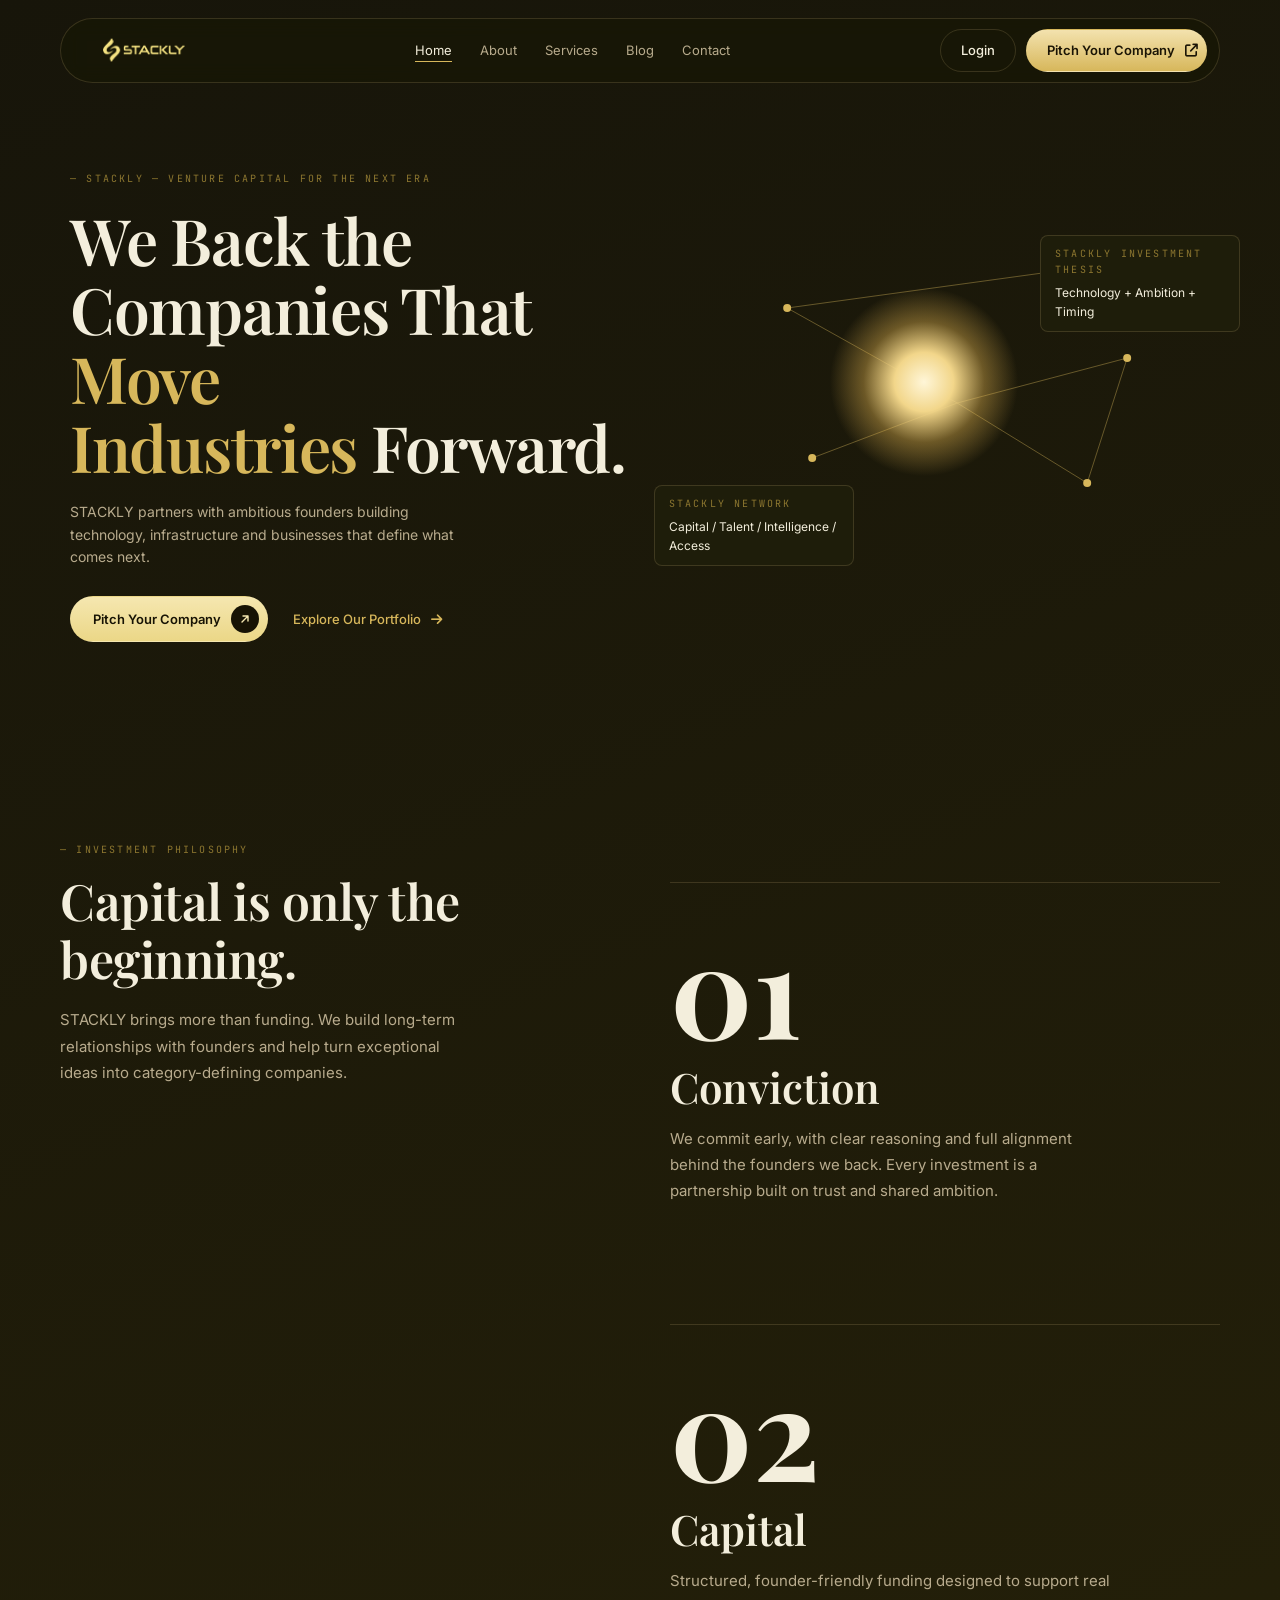
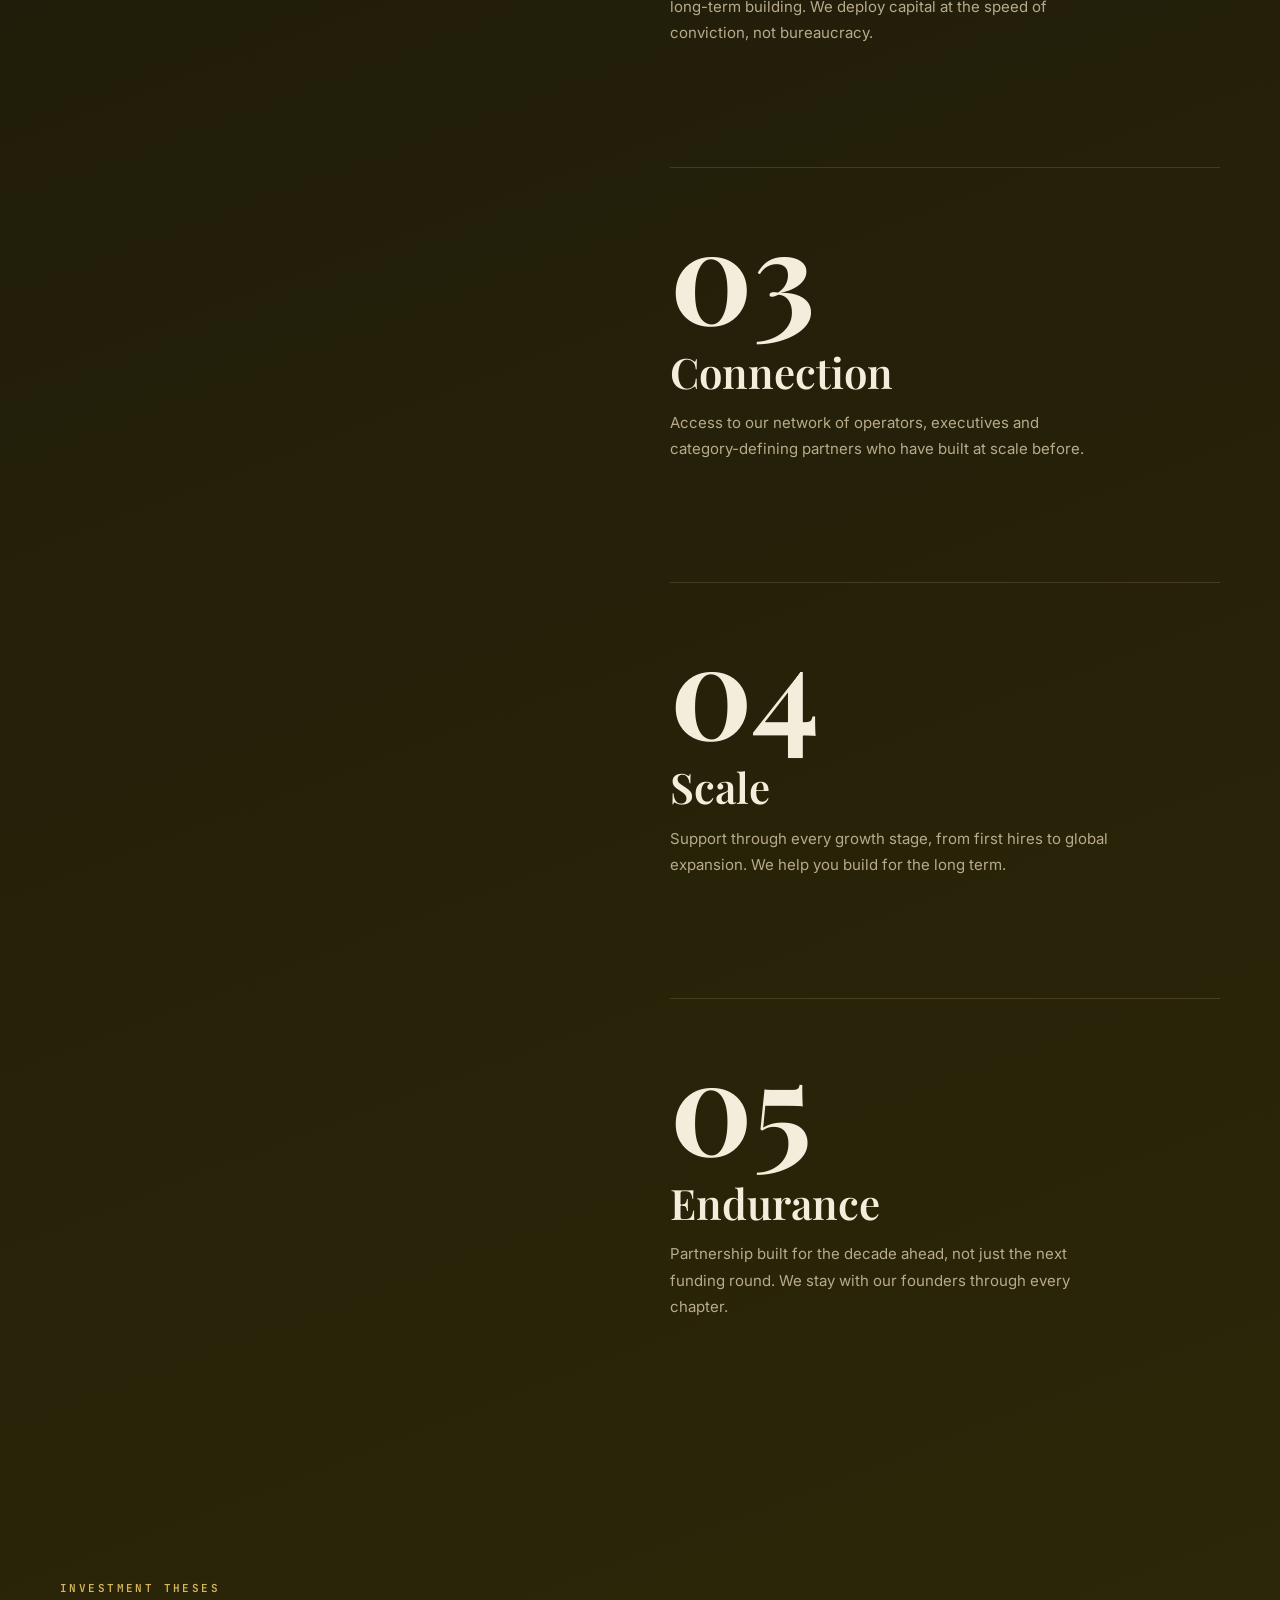
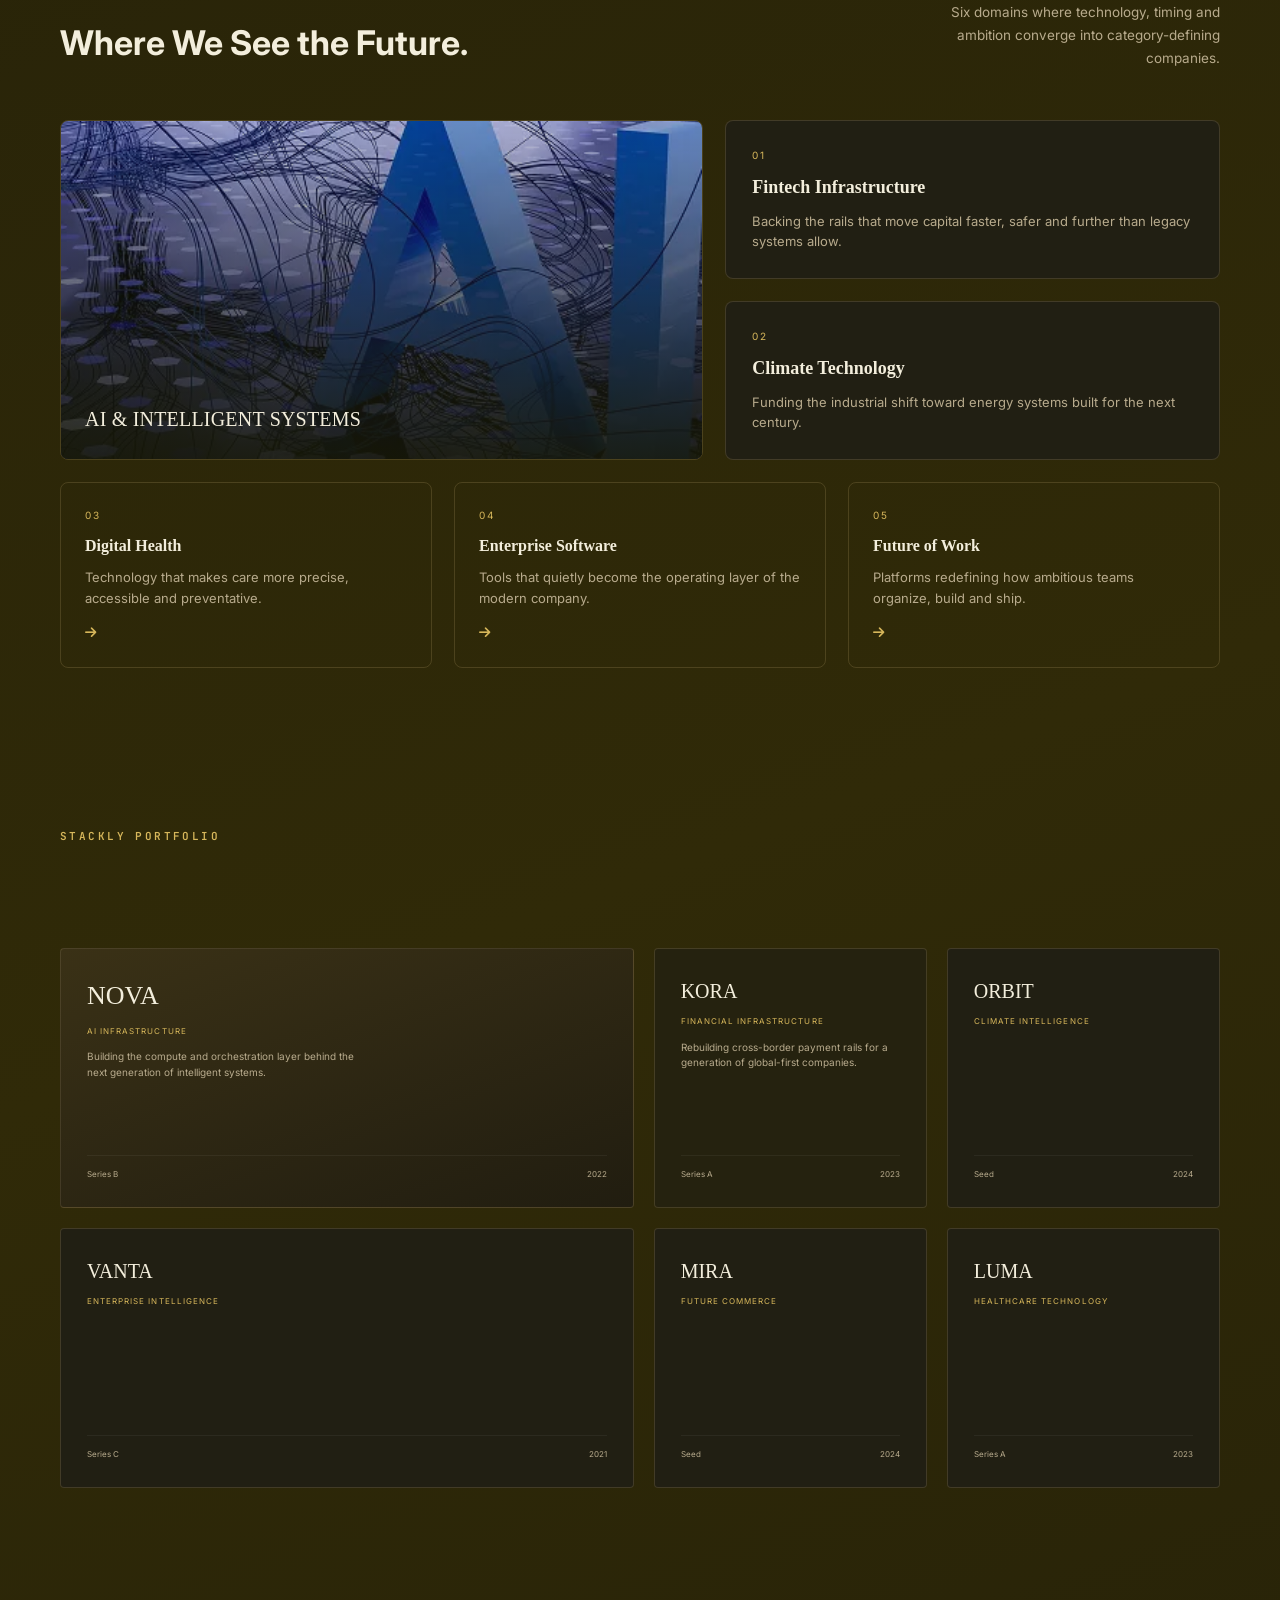
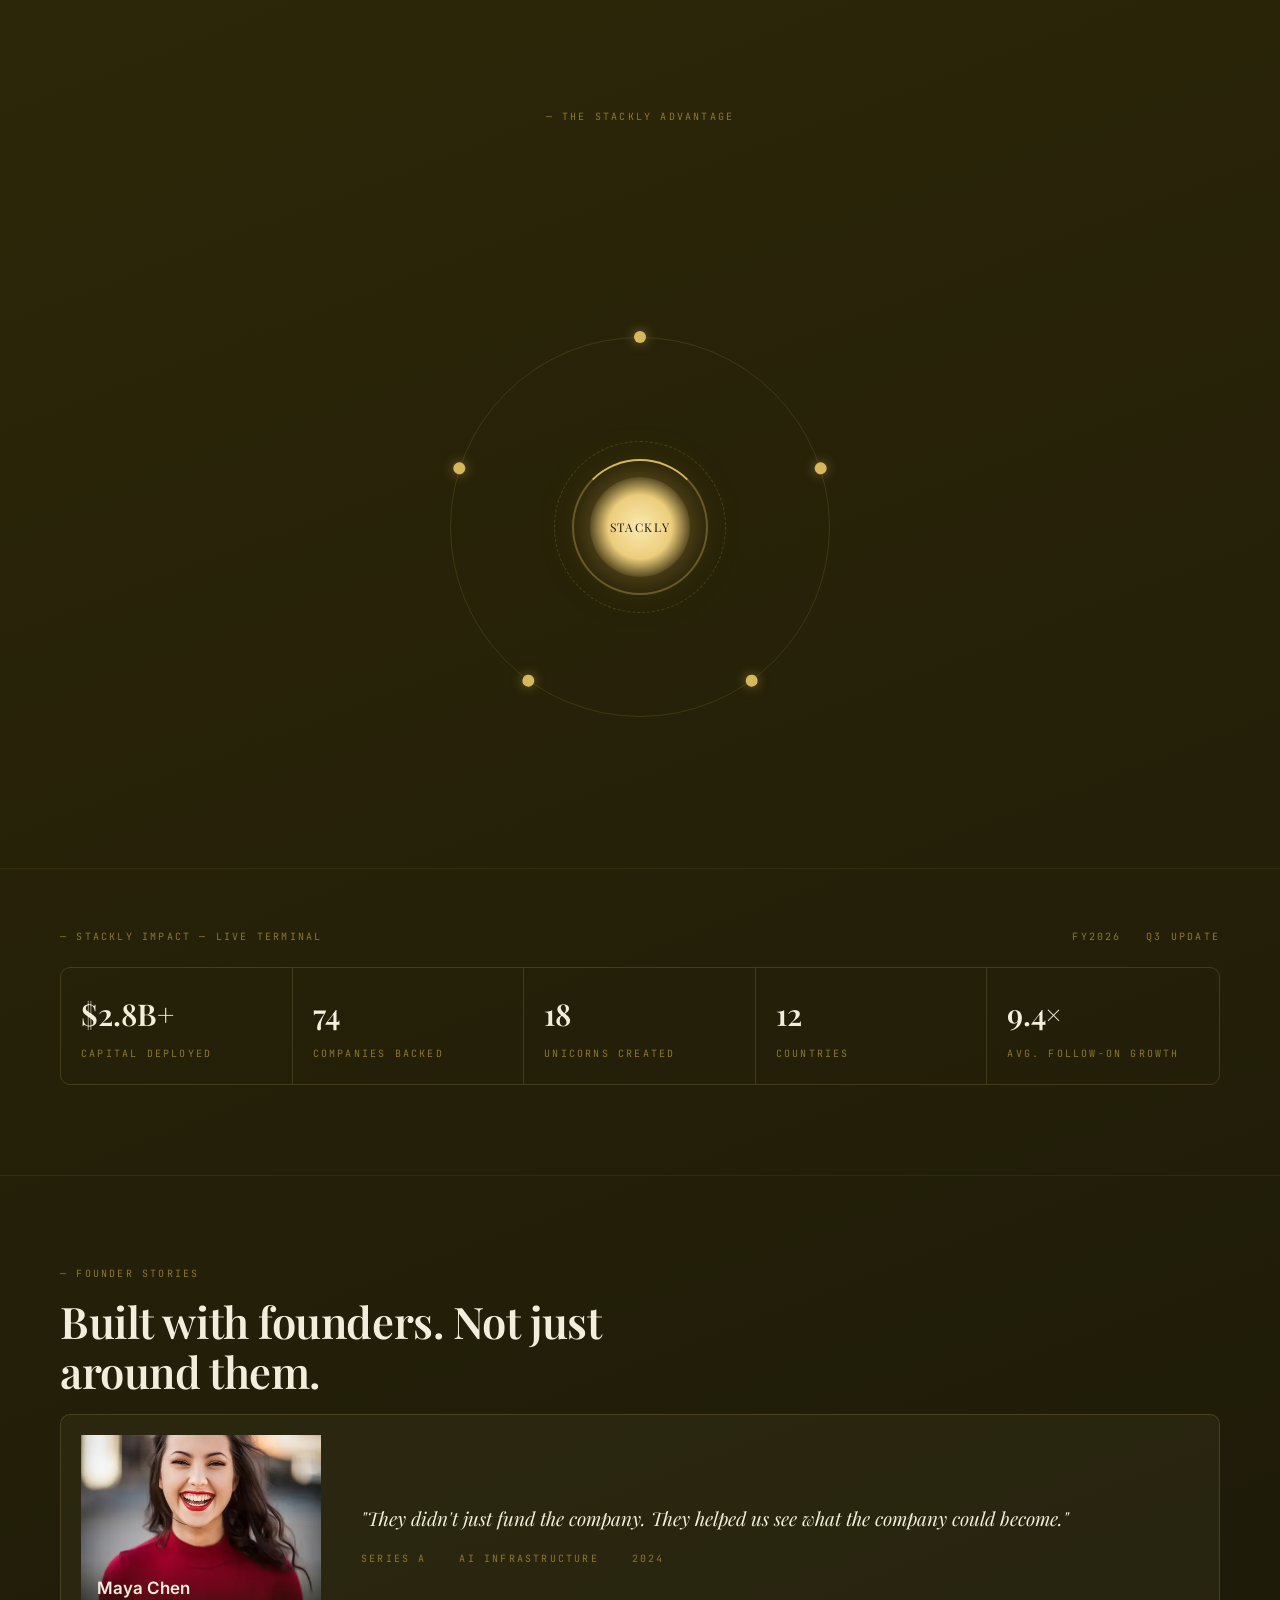
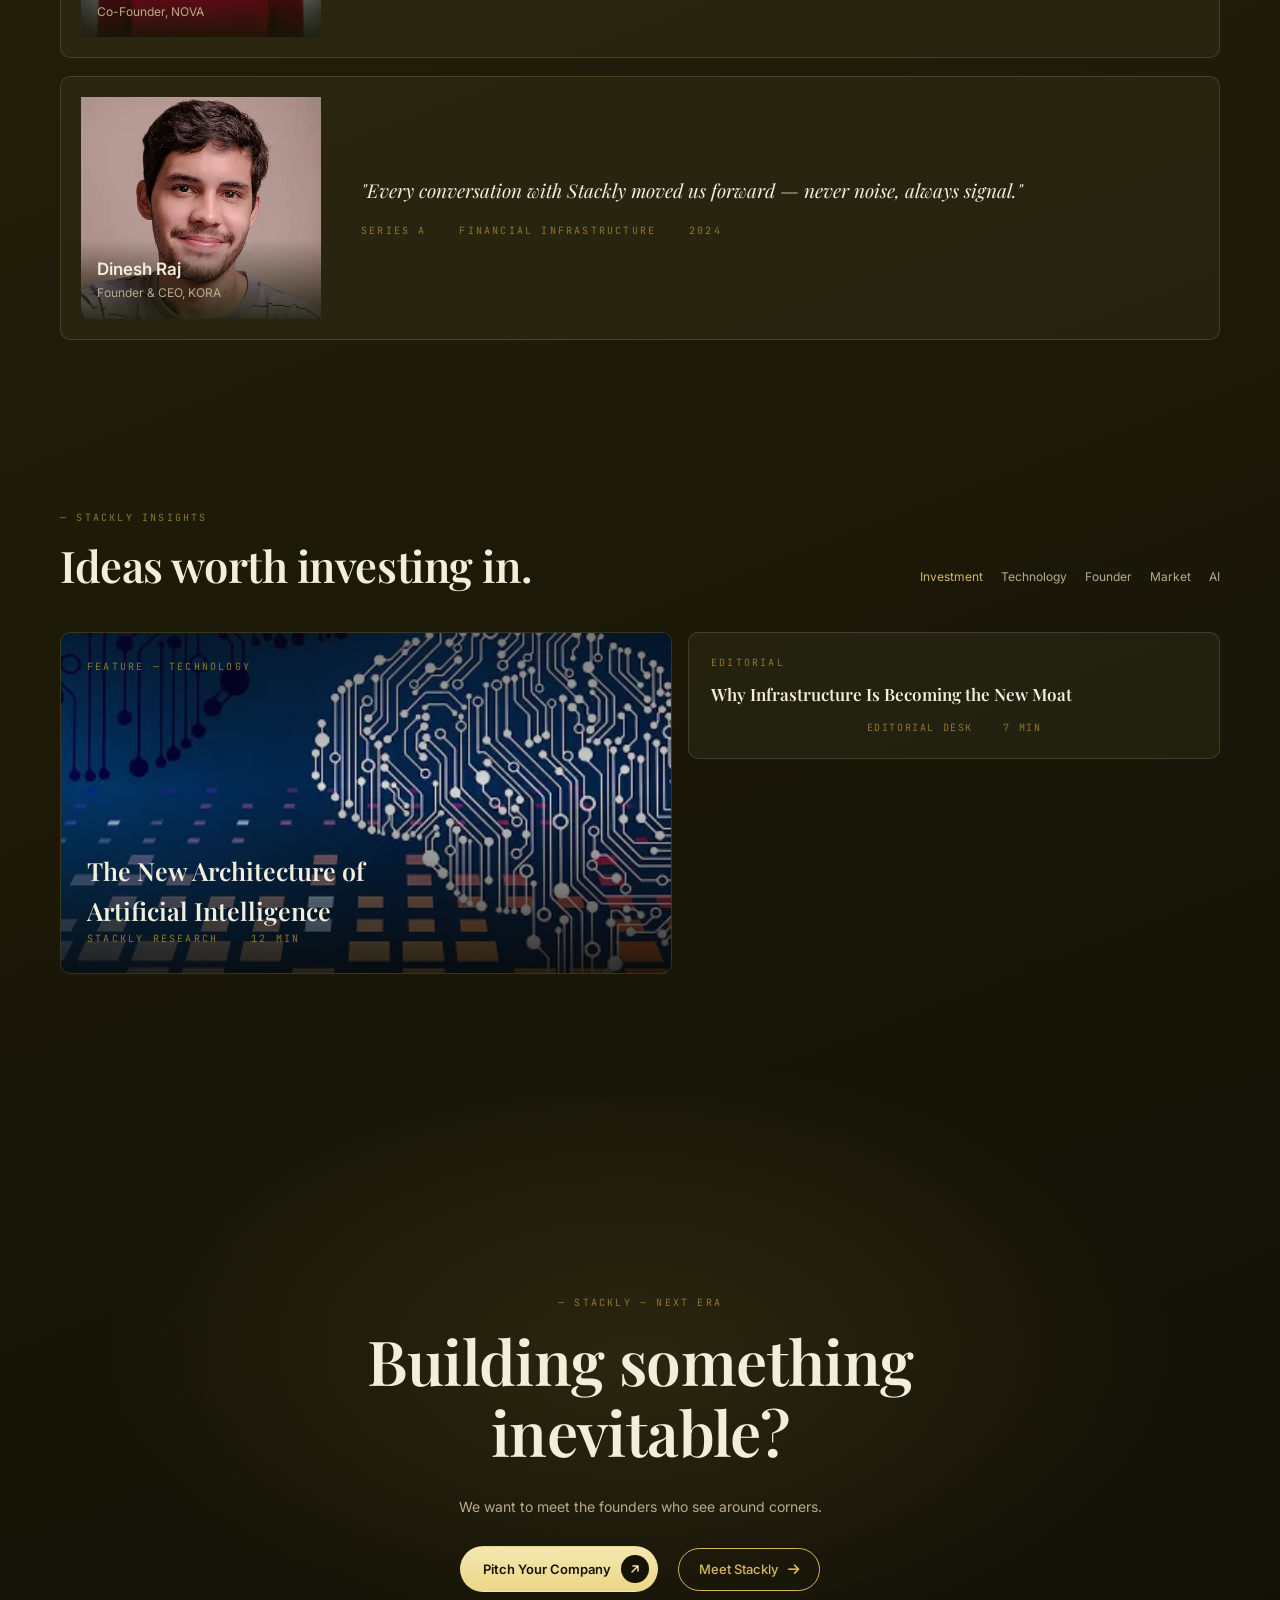
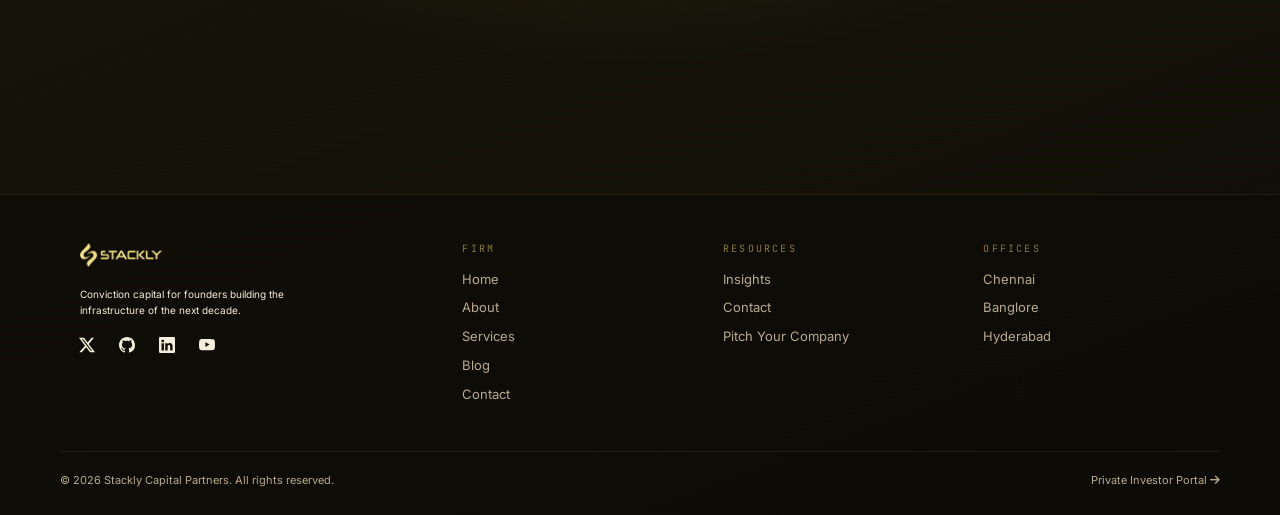
==== commit c6a0bac9: "added register" ====
--- a/index.html
+++ b/index.html
@@ -38,10 +38,10 @@
   height="29"
 />        </a>
         <ul class="nav-links">
-          <li><a class="active" href="#top">Home</a></li>
+          <li><a class="active" href="./index.html">Home</a></li>
+          <li><a href="./about.html">About</a></li>
           <li><a href="./services.html">Services</a></li>
           <li><a href="./blog.html">Blog</a></li>
-          <li><a href="./about.html">About</a></li>
           <li><a href="./contact.html">Contact</a></li>
         </ul>
         <button class="hamburger-btn" id="hamburgerBtn" aria-label="Menu">
@@ -49,12 +49,8 @@
           <span class="hamburger-close"><i class="fa-solid fa-xmark"></i></span>
         </button>
         <div class="nav-actions">
-          <a class="btn btn-ghost" href="./login.html">Login</a>
-          <a class="btn btn-fill" href="./404.html"
-          >Pitch Your Company
-          <span class="icon-circle"
-            ><i class="ri-arrow-right-up-line"></i></span></a
-        >
+          <a class="btn btn-ghost" href="/login.html">Login</a>
+    <a href="register.html" class="btn btn-gold">Pitch Your Company <span class="arrow"><i class="fa-solid fa-arrow-up-right-from-square"></i></span></a>
         </div>
       </nav>
     </header>
@@ -70,7 +66,7 @@
           businesses that define what comes next.
         </p>
         <div class="hero-cta">
-          <a class="btn btn-fill" href="404.html">Pitch Your Company
+          <a class="btn btn-fill" href="./register.html">Pitch Your Company
             <span class="icon-circle"><svg viewBox="0 0 12 12" fill="none">
                 <path d="M3 9L9 3M9 3H4M9 3V8" stroke="#F5E7B0" stroke-width="1.4" stroke-linecap="round"
                   stroke-linejoin="round" />
@@ -490,7 +486,7 @@
       <h2 class="display center big">Building something<br />inevitable?</h2>
       <p class="lede center">We want to meet the founders who see around corners.</p>
       <div class="hero-cta center-cta">
-        <a class="btn btn-fill" href="404.html">Pitch Your Company
+        <a class="btn btn-fill" href="./register.html">Pitch Your Company
           <span class="icon-circle"><svg viewBox="0 0 12 12" fill="none">
               <path d="M3 9L9 3M9 3H4M9 3V8" stroke="#F5E7B0" stroke-width="1.4" stroke-linecap="round"
                 stroke-linejoin="round" />
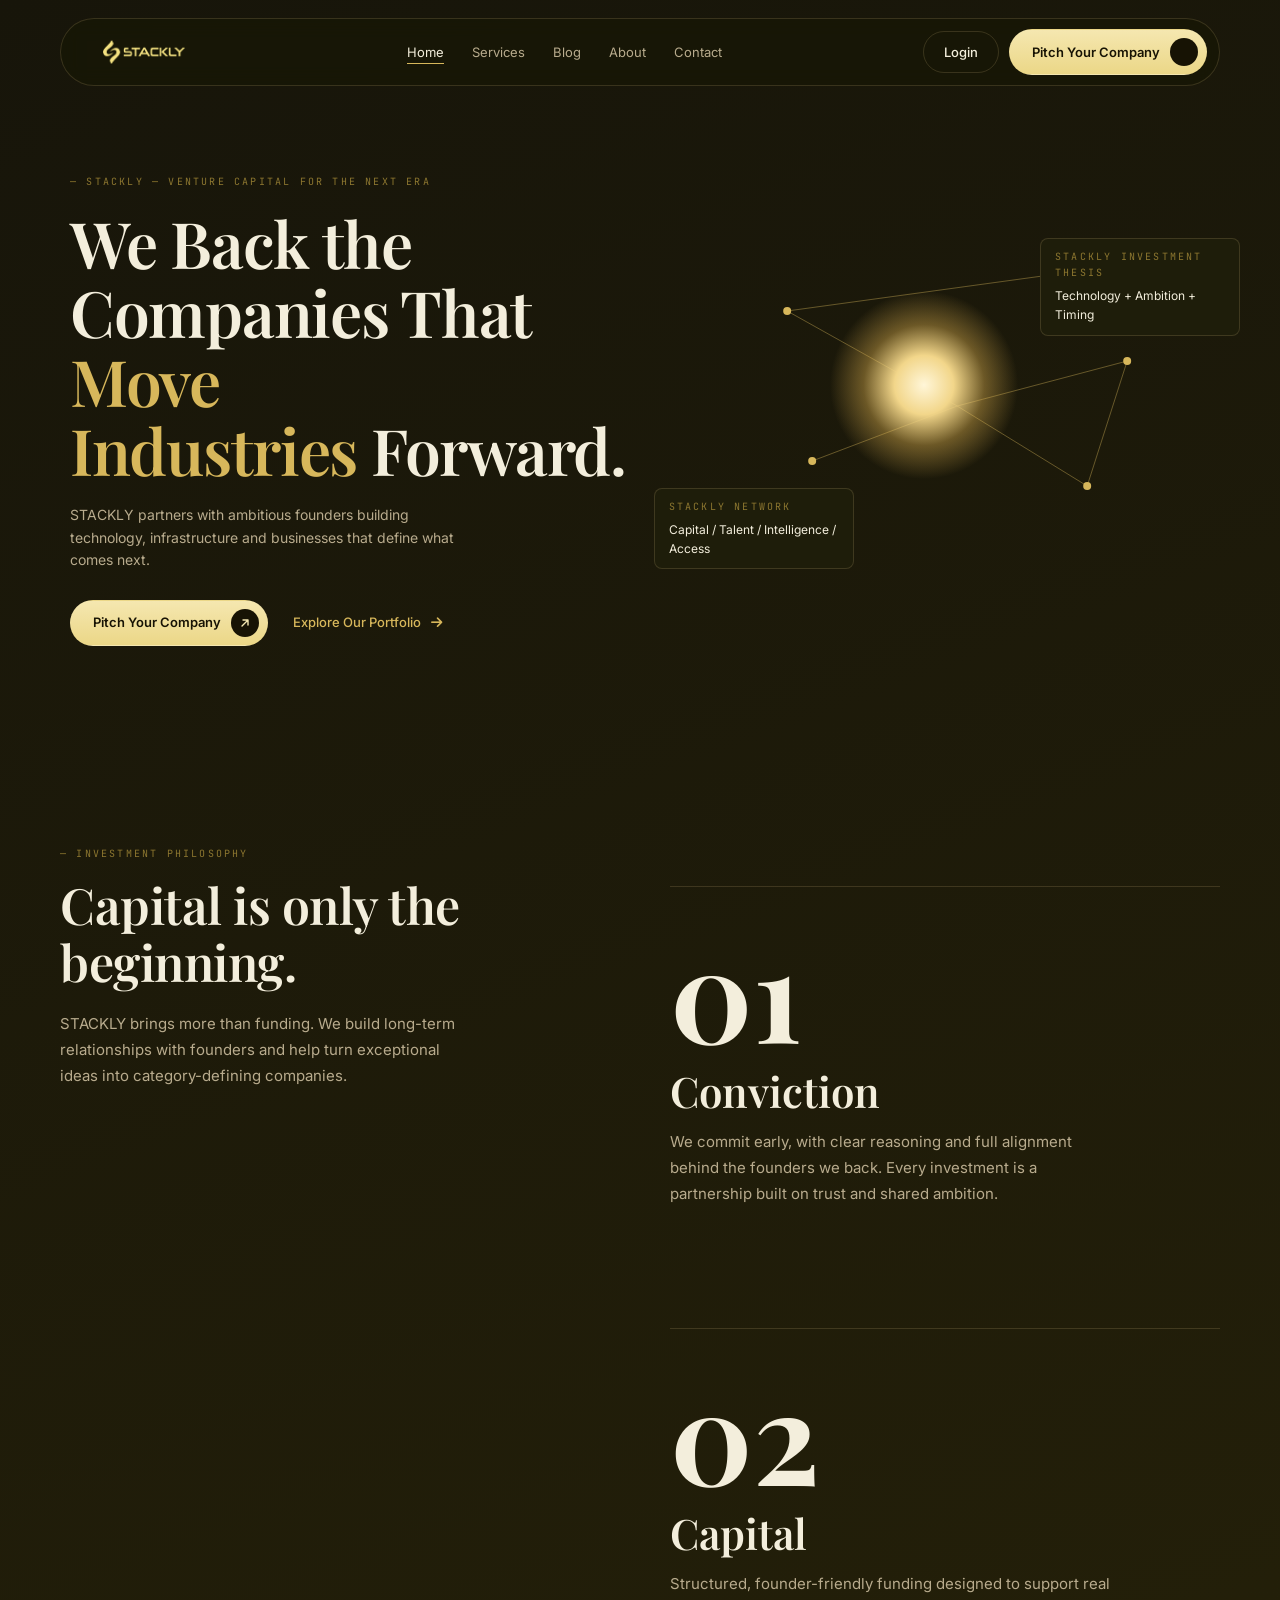
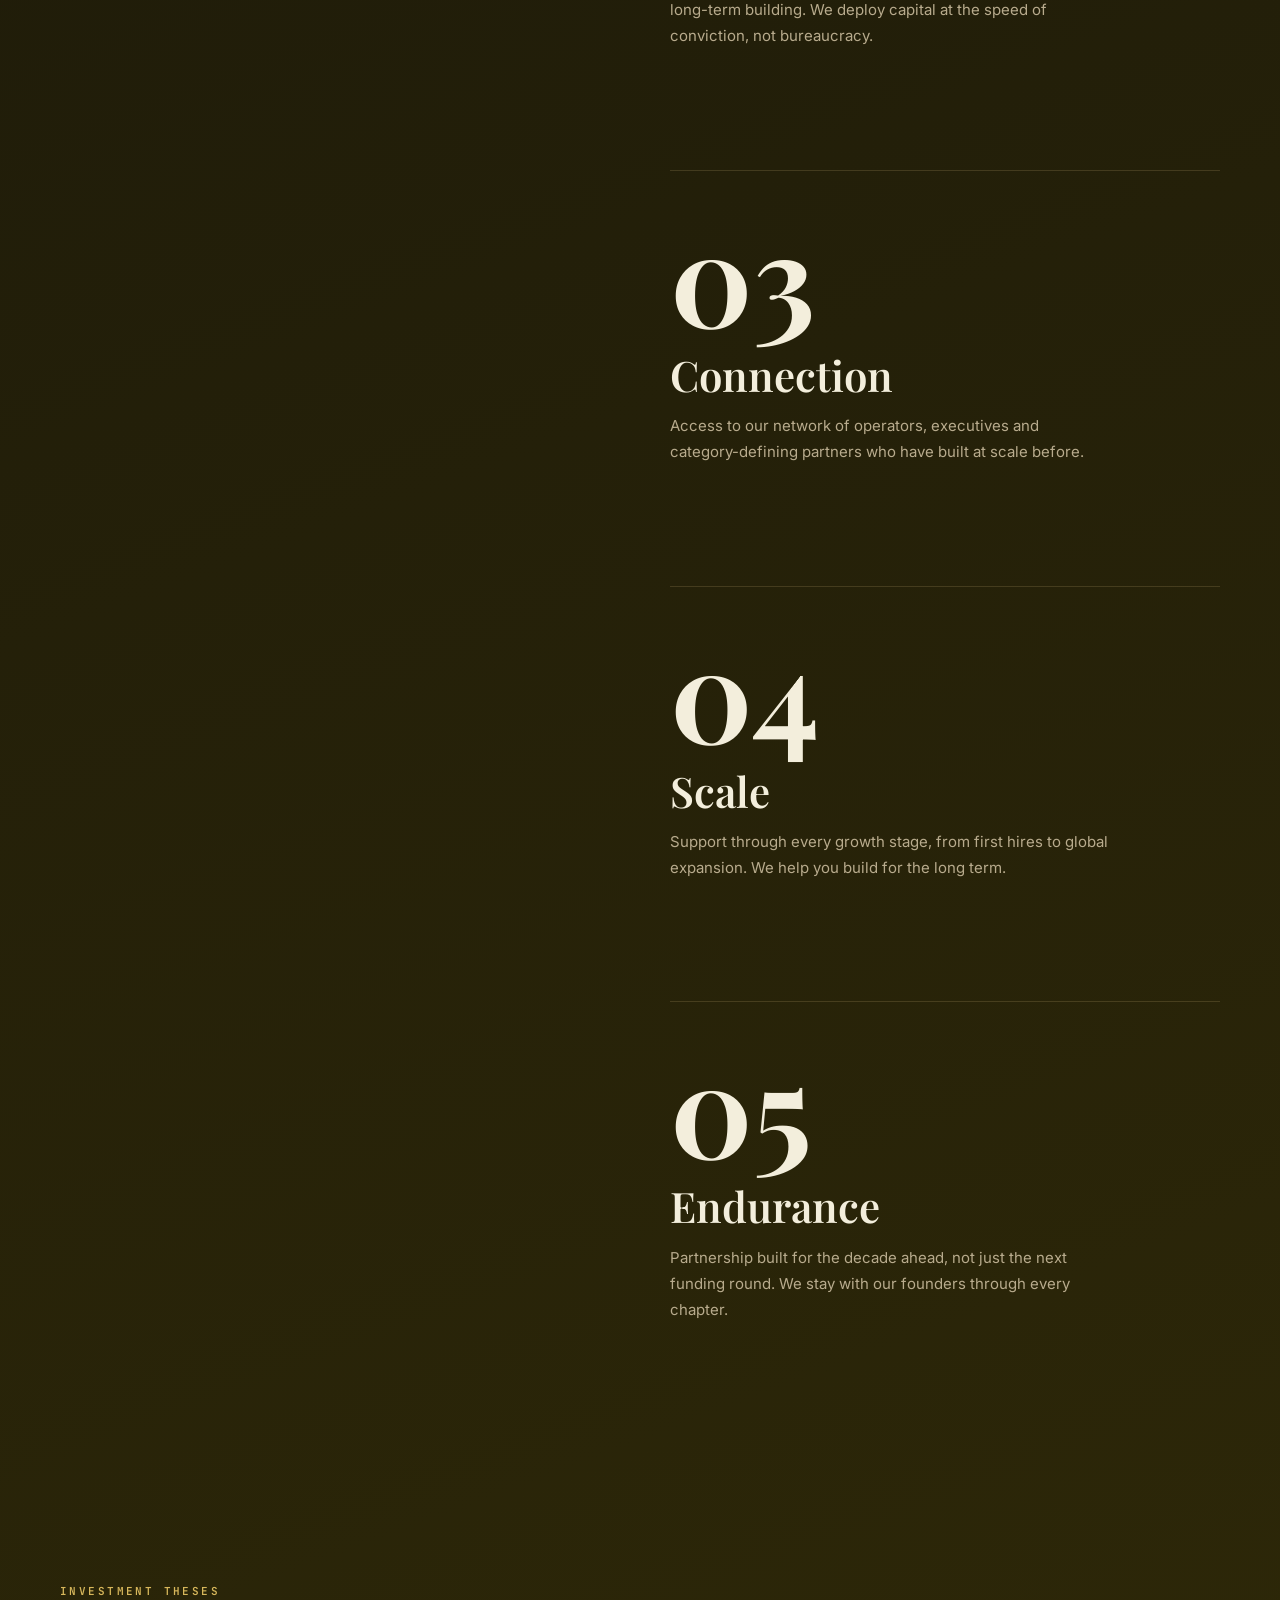
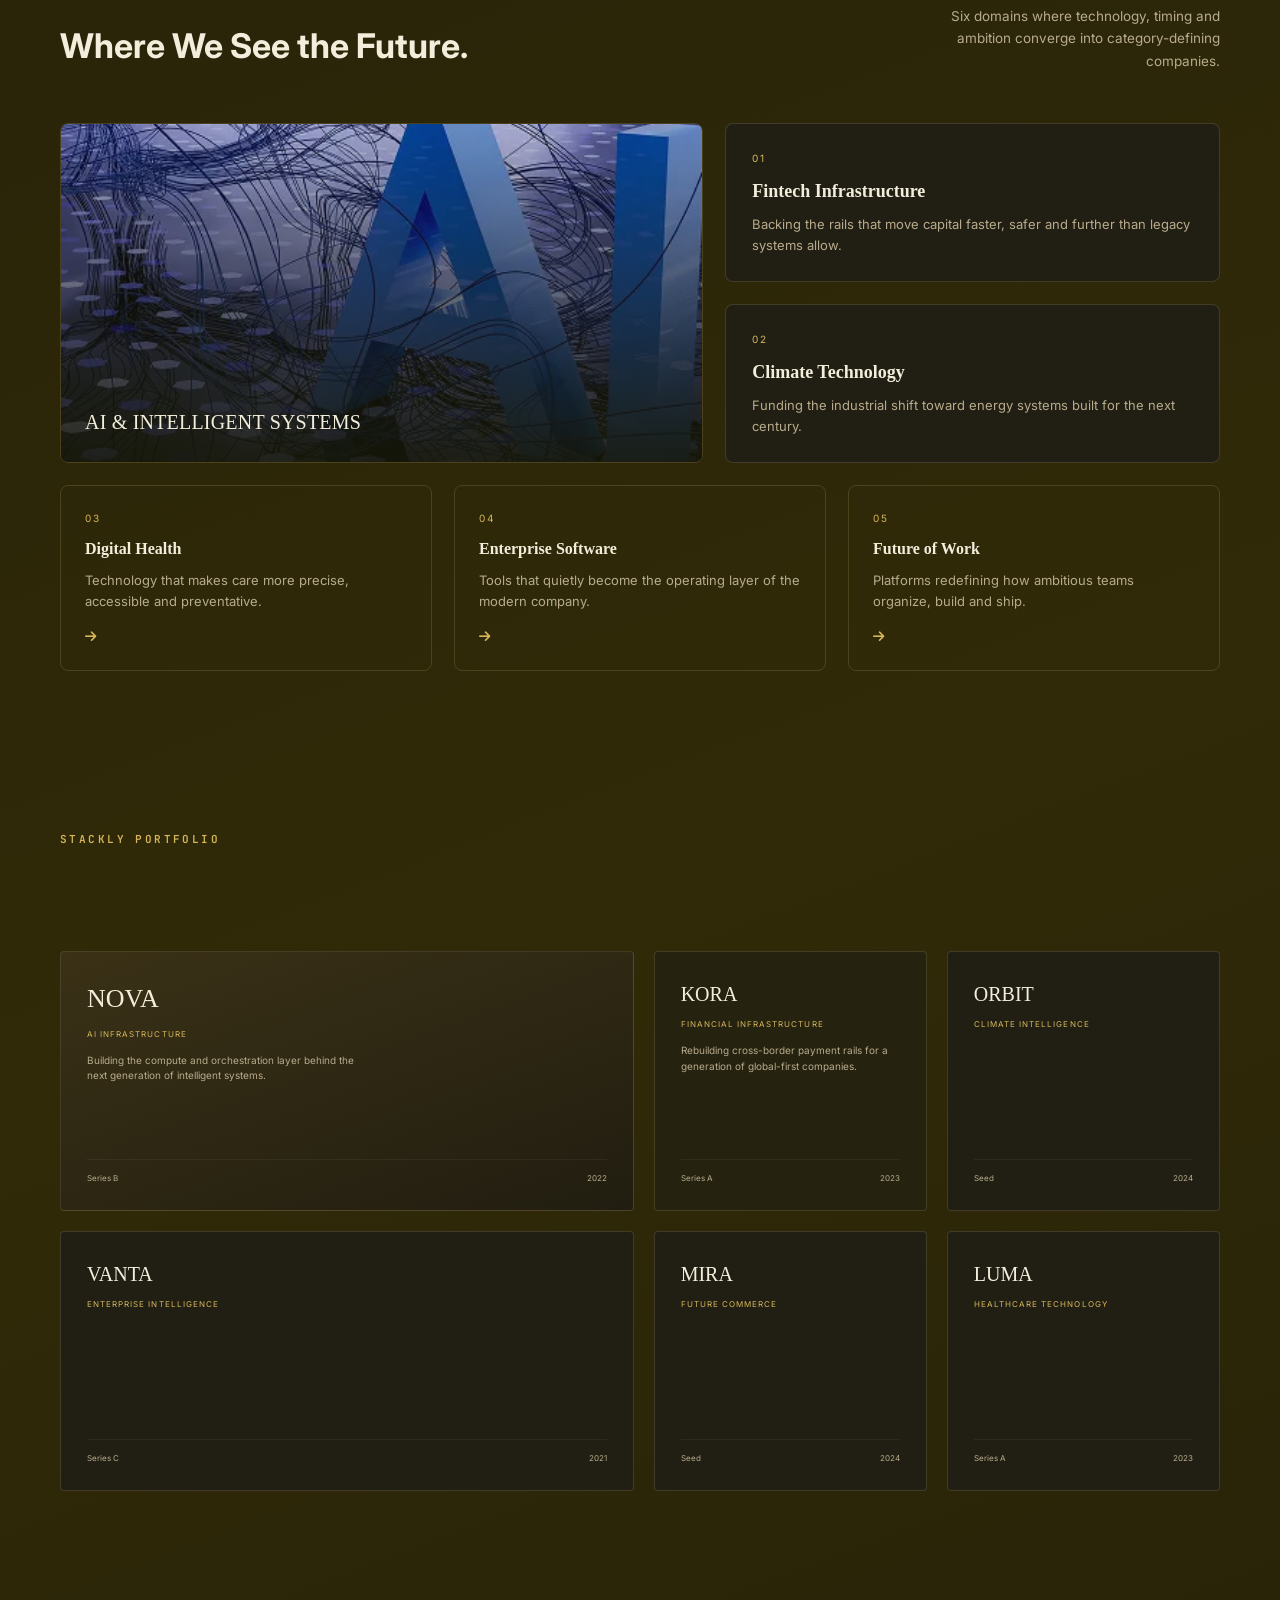
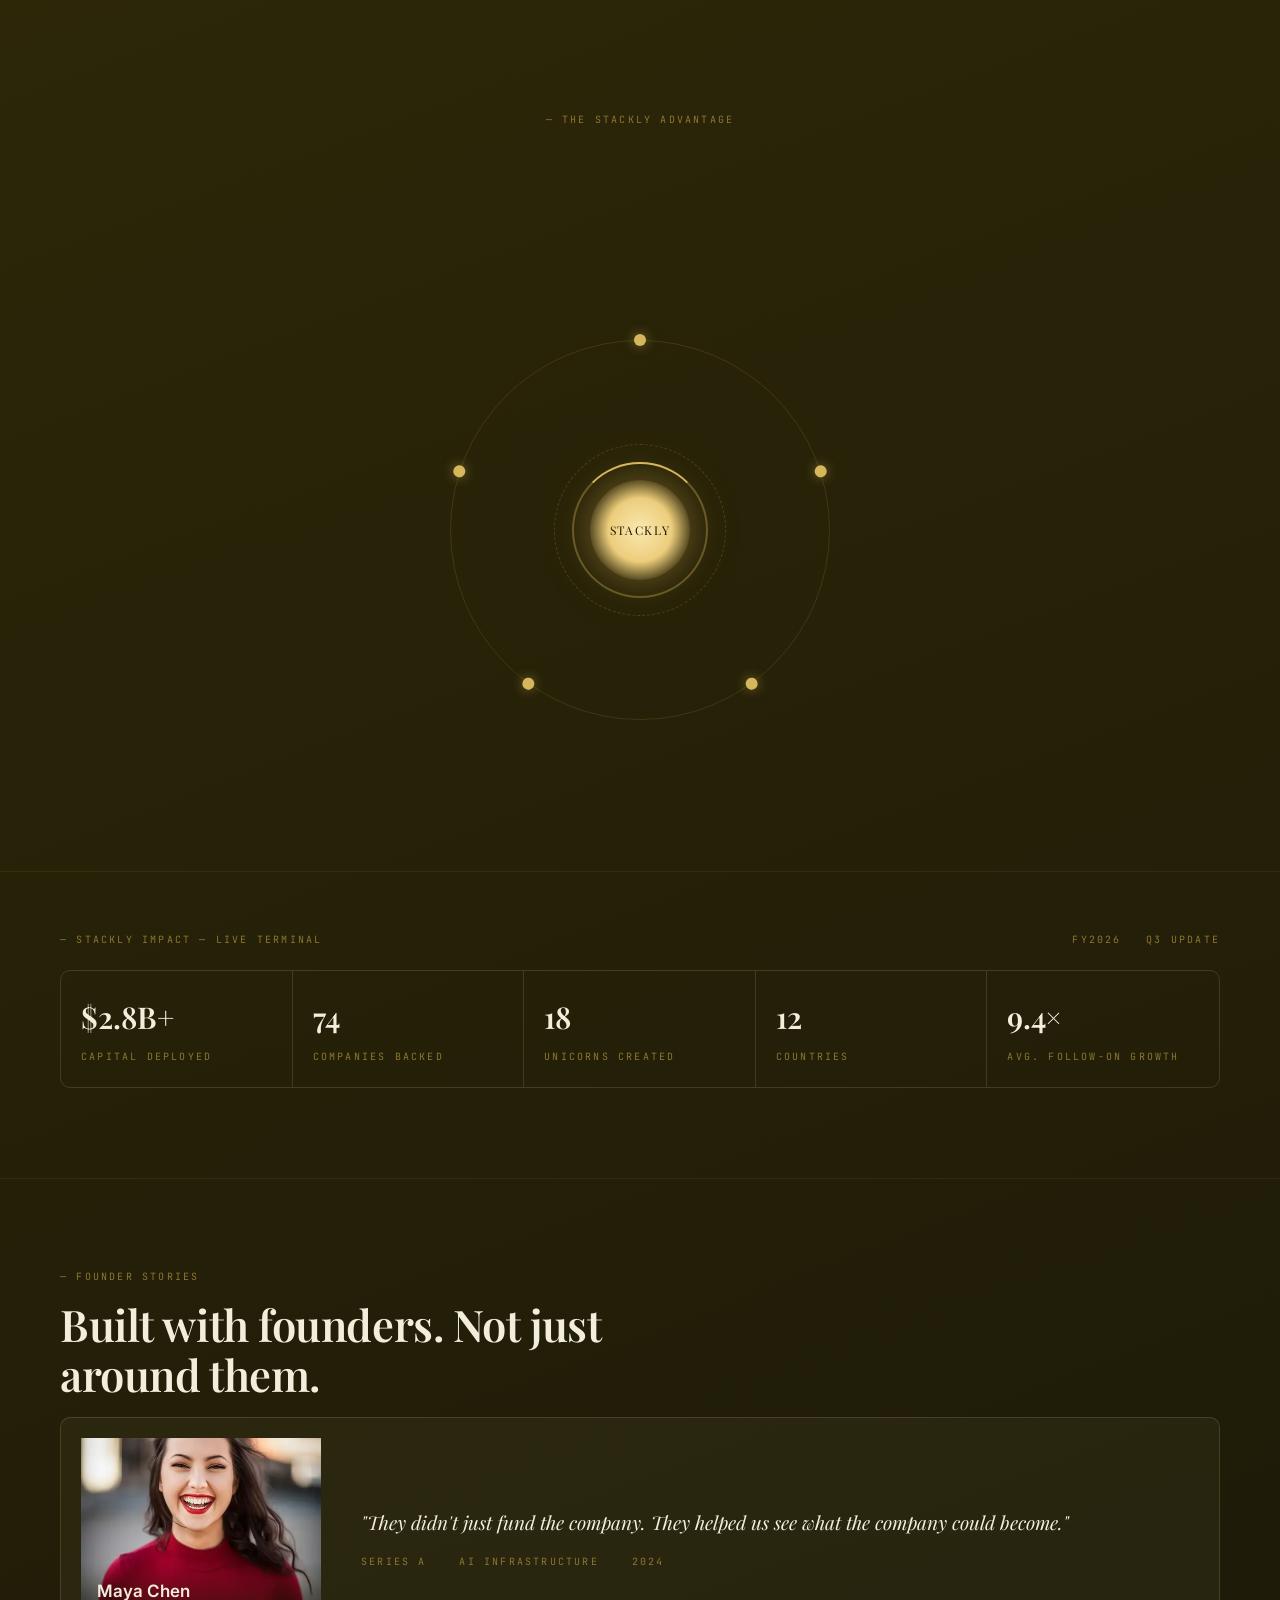
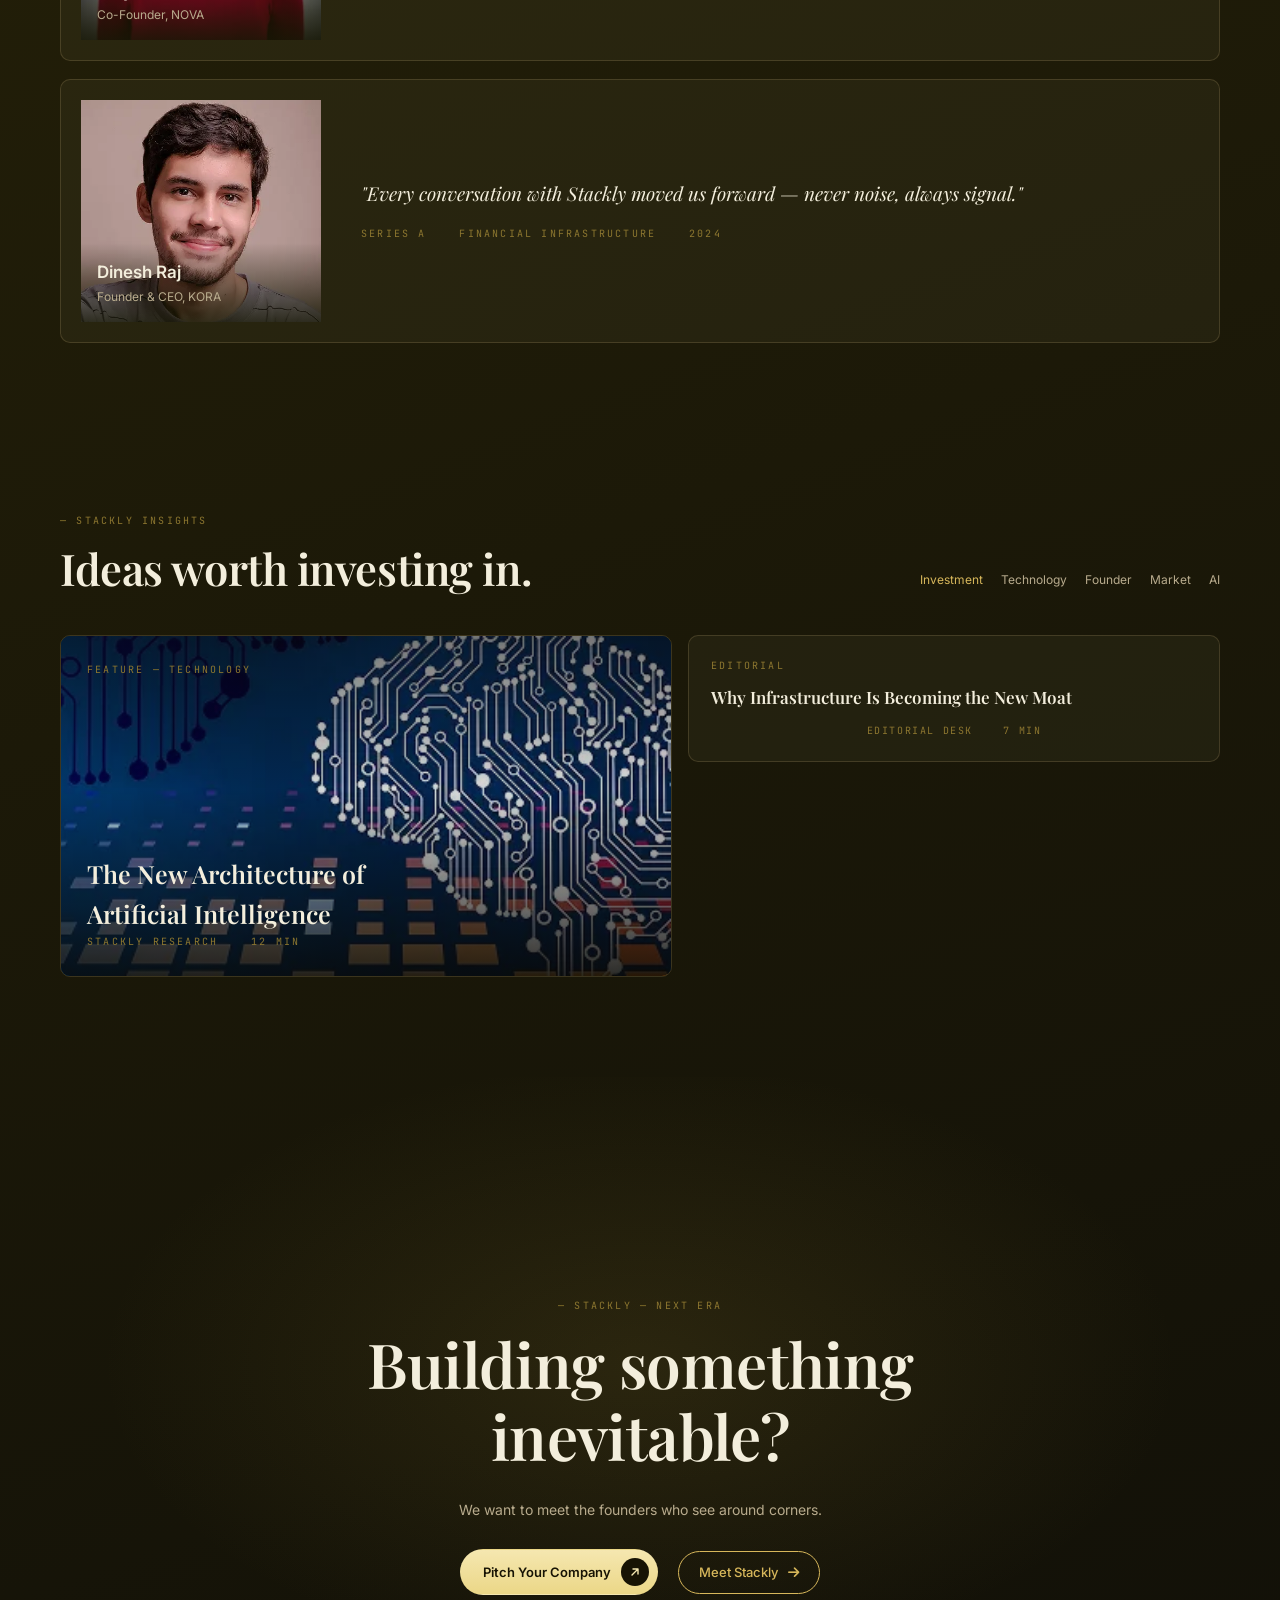
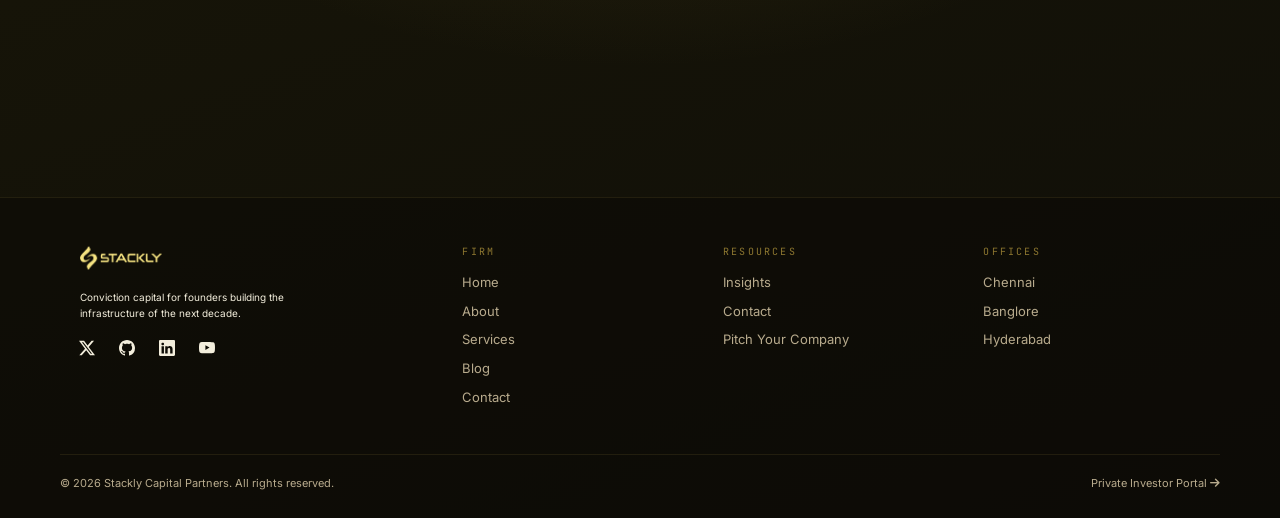
==== commit 0dc36297: "commit contact page" ====
--- a/index.html
+++ b/index.html
@@ -28,6 +28,7 @@
     <!-- NAV -->
     <header class="nav-wrap">
         <button class="mobile-close-btn" id="mobileCloseBtn" aria-label="Close menu"><i class="fa-solid fa-xmark"></i></button>
+  
       <nav class="nav">
         <a class="logo" href="#top">
 <img
@@ -38,10 +39,20 @@
   height="29"
 />        </a>
         <ul class="nav-links">
-          <li><a class="active" href="./index.html">Home</a></li>
-          <li><a href="./about.html">About</a></li>
+          <div class="mobile-nav-logo">
+          <a class="logo" href="#top">
+<img
+  src="./assets/logo-dark.webp"
+  class="logo-dark"
+  alt="Stackly logo"
+  width="122"
+  height="29"
+/>        </a>
+        </div>
+          <li><a class="active" href="#top">Home</a></li>
           <li><a href="./services.html">Services</a></li>
           <li><a href="./blog.html">Blog</a></li>
+          <li><a href="./about.html">About</a></li>
           <li><a href="./contact.html">Contact</a></li>
         </ul>
         <button class="hamburger-btn" id="hamburgerBtn" aria-label="Menu">
@@ -49,8 +60,12 @@
           <span class="hamburger-close"><i class="fa-solid fa-xmark"></i></span>
         </button>
         <div class="nav-actions">
-          <a class="btn btn-ghost" href="/login.html">Login</a>
-    <a href="register.html" class="btn btn-gold">Pitch Your Company <span class="arrow"><i class="fa-solid fa-arrow-up-right-from-square"></i></span></a>
+          <a class="btn btn-ghost" href="./login.html">Login</a>
+          <a class="btn btn-fill" href="./404.html"
+          >Pitch Your Company
+          <span class="icon-circle"
+            ><i class="ri-arrow-right-up-line"></i></span></a
+        >
         </div>
       </nav>
     </header>
@@ -66,7 +81,7 @@
           businesses that define what comes next.
         </p>
         <div class="hero-cta">
-          <a class="btn btn-fill" href="./register.html">Pitch Your Company
+          <a class="btn btn-fill" href="404.html">Pitch Your Company
             <span class="icon-circle"><svg viewBox="0 0 12 12" fill="none">
                 <path d="M3 9L9 3M9 3H4M9 3V8" stroke="#F5E7B0" stroke-width="1.4" stroke-linecap="round"
                   stroke-linejoin="round" />
@@ -486,7 +501,7 @@
       <h2 class="display center big">Building something<br />inevitable?</h2>
       <p class="lede center">We want to meet the founders who see around corners.</p>
       <div class="hero-cta center-cta">
-        <a class="btn btn-fill" href="./register.html">Pitch Your Company
+        <a class="btn btn-fill" href="404.html">Pitch Your Company
           <span class="icon-circle"><svg viewBox="0 0 12 12" fill="none">
               <path d="M3 9L9 3M9 3H4M9 3V8" stroke="#F5E7B0" stroke-width="1.4" stroke-linecap="round"
                 stroke-linejoin="round" />
--- a/styles.css
+++ b/styles.css
@@ -47,6 +47,13 @@
   -webkit-font-smoothing: antialiased;
   -moz-osx-font-smoothing: grayscale;
   min-height: 100vh;
+}
+
+
+.mobile-nav-logo {
+  z-index: 50;
+  margin-left: -20px;
+  margin-top: -20px;
 }
 
 /* ─────────── UTILITY ─────────── */
@@ -1892,7 +1899,7 @@
 .dash-tab { display: none; }
 .dash-tab.active { display: block; }
 
-.dash-header { display: flex; justify-content: space-between; align-items: flex-start; margin-bottom: 28px; flex-wrap: wrap; gap: 16px; }
+.dash-header { display: flex; justify-content: space-between; align-items: flex-start; margin-bottom: 28px; flex-wrap: wrap; gap: 16px; position: sticky; top: 0; z-index: 10; background: var(--bg); padding: 10px 10px 12px 20px; border-bottom: 1px solid rgba(255,236,186,0.08); }
 .dash-header h1 { font-family: var(--serif); font-size: clamp(22px, 3vw, 30px); font-weight: 600; color: var(--text); }
 .dash-header .welcome-text { font-size: 13px; color: var(--muted); margin-top: 4px; }
 .dash-header-actions { display: flex; gap: 10px; }
@@ -2163,12 +2170,15 @@
 
 @media (min-width: 1024px) {
   .mobile-close-btn { display: none !important; }
+  .mobile-nav-logo { display: none !important; }
 }
 
 @media (max-width: 768px) {
   /* Hamburger */
   .hamburger-btn { display: block; }
-
+.table-wrap {
+  width: 92vw;
+}
   /* Nav dropdown — full-screen overlay */
   .nav-links {
     display: none;
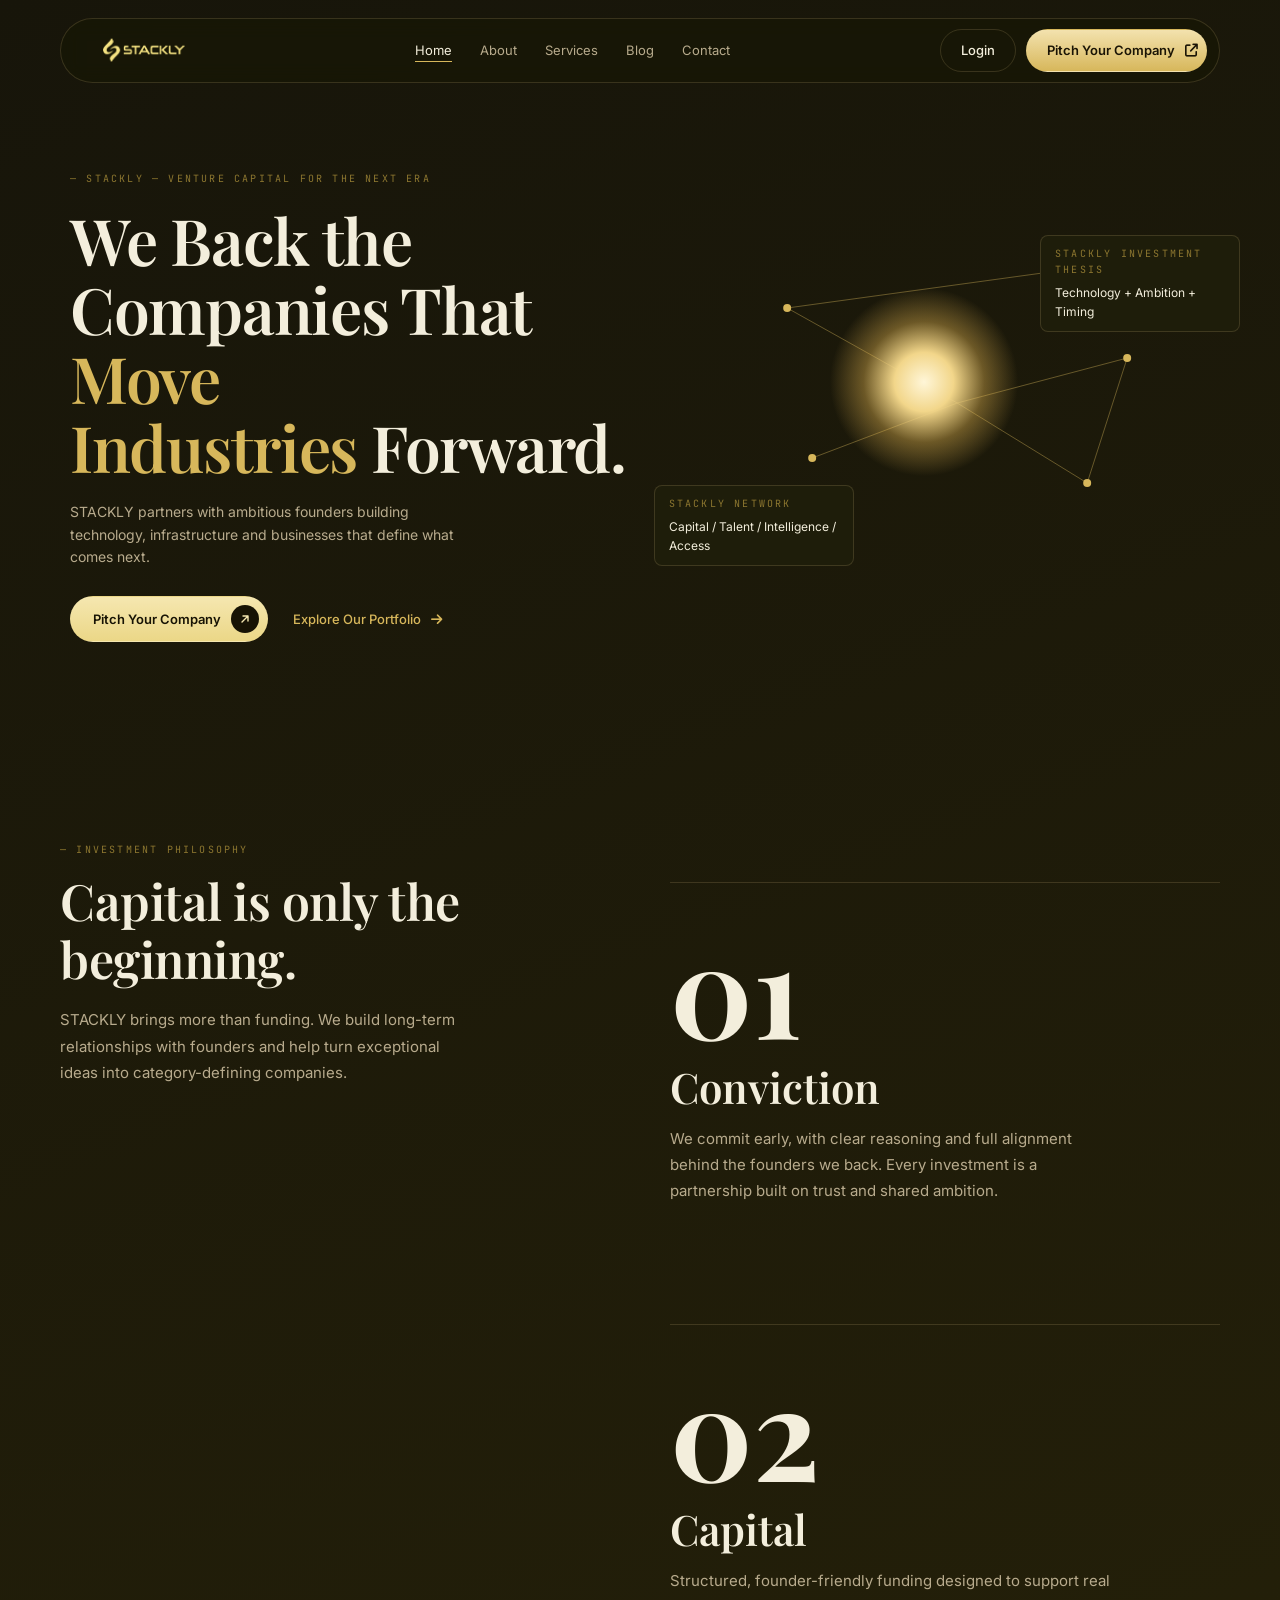
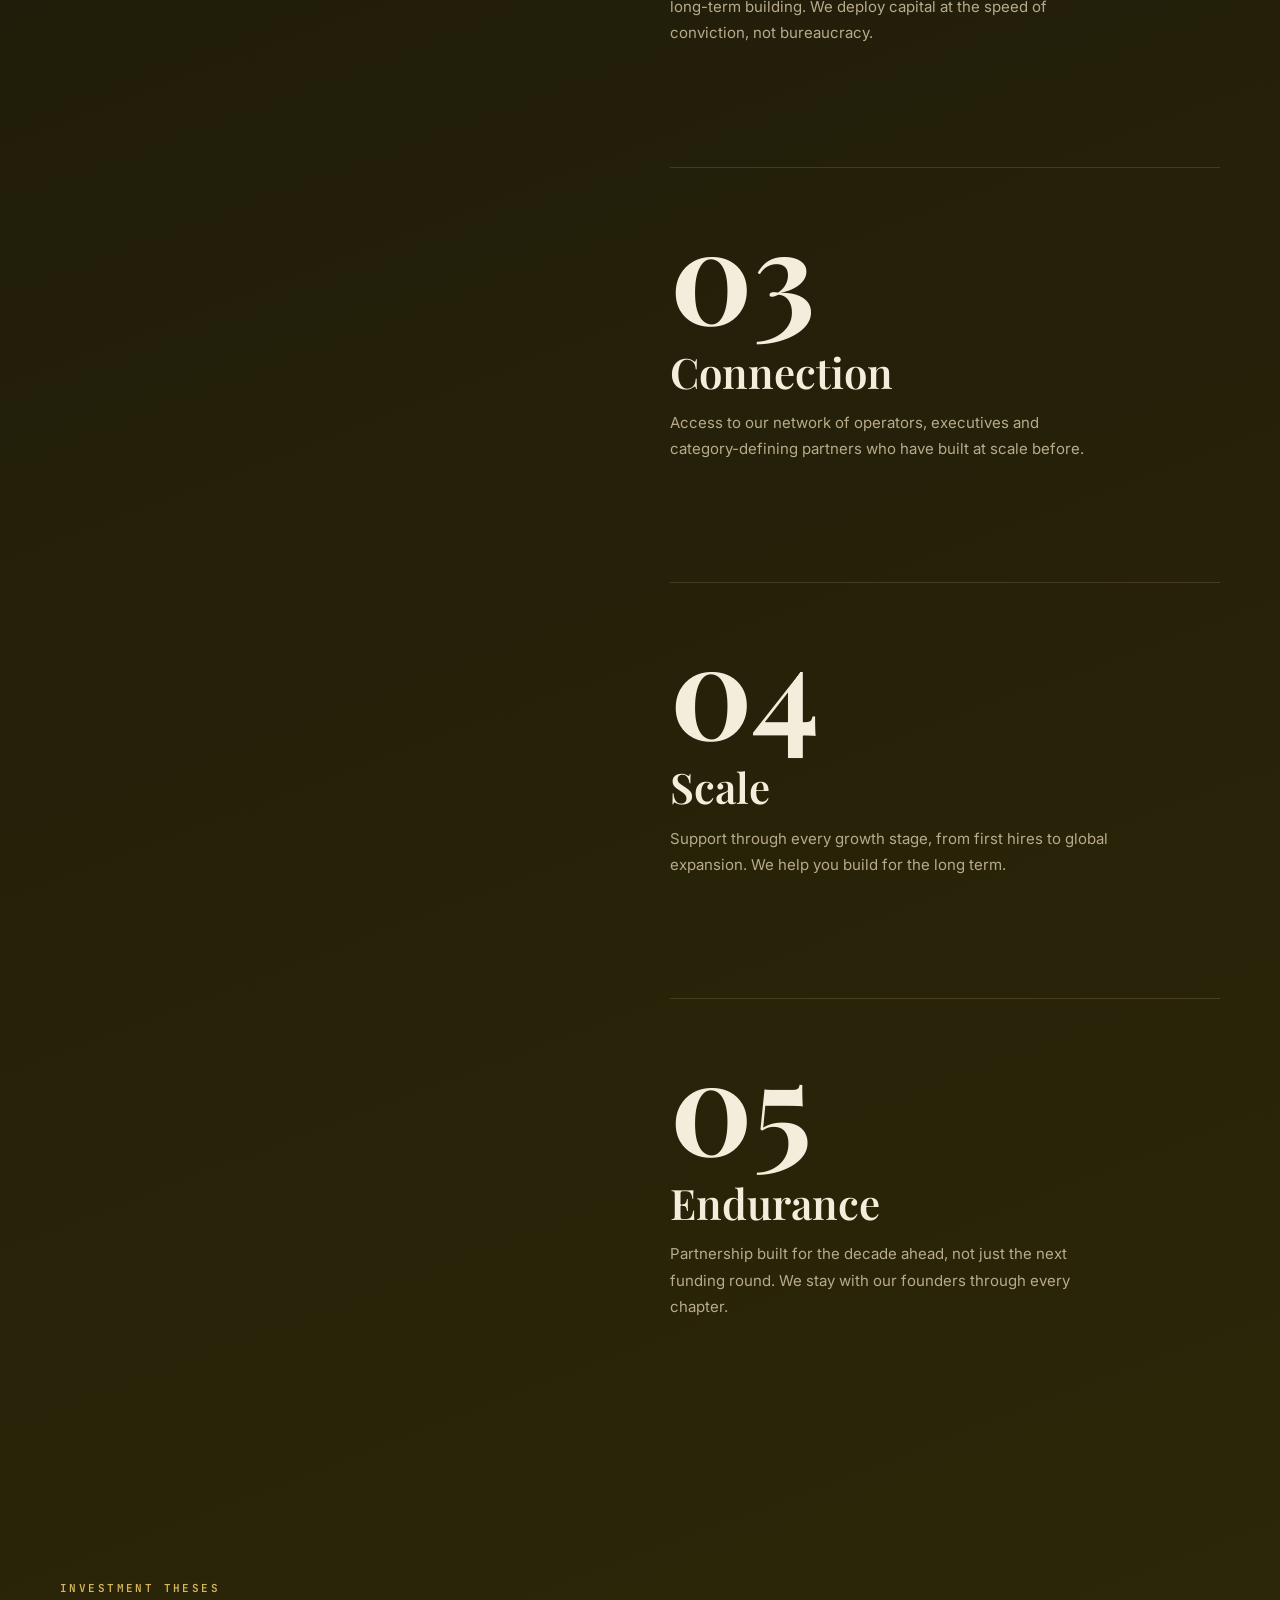
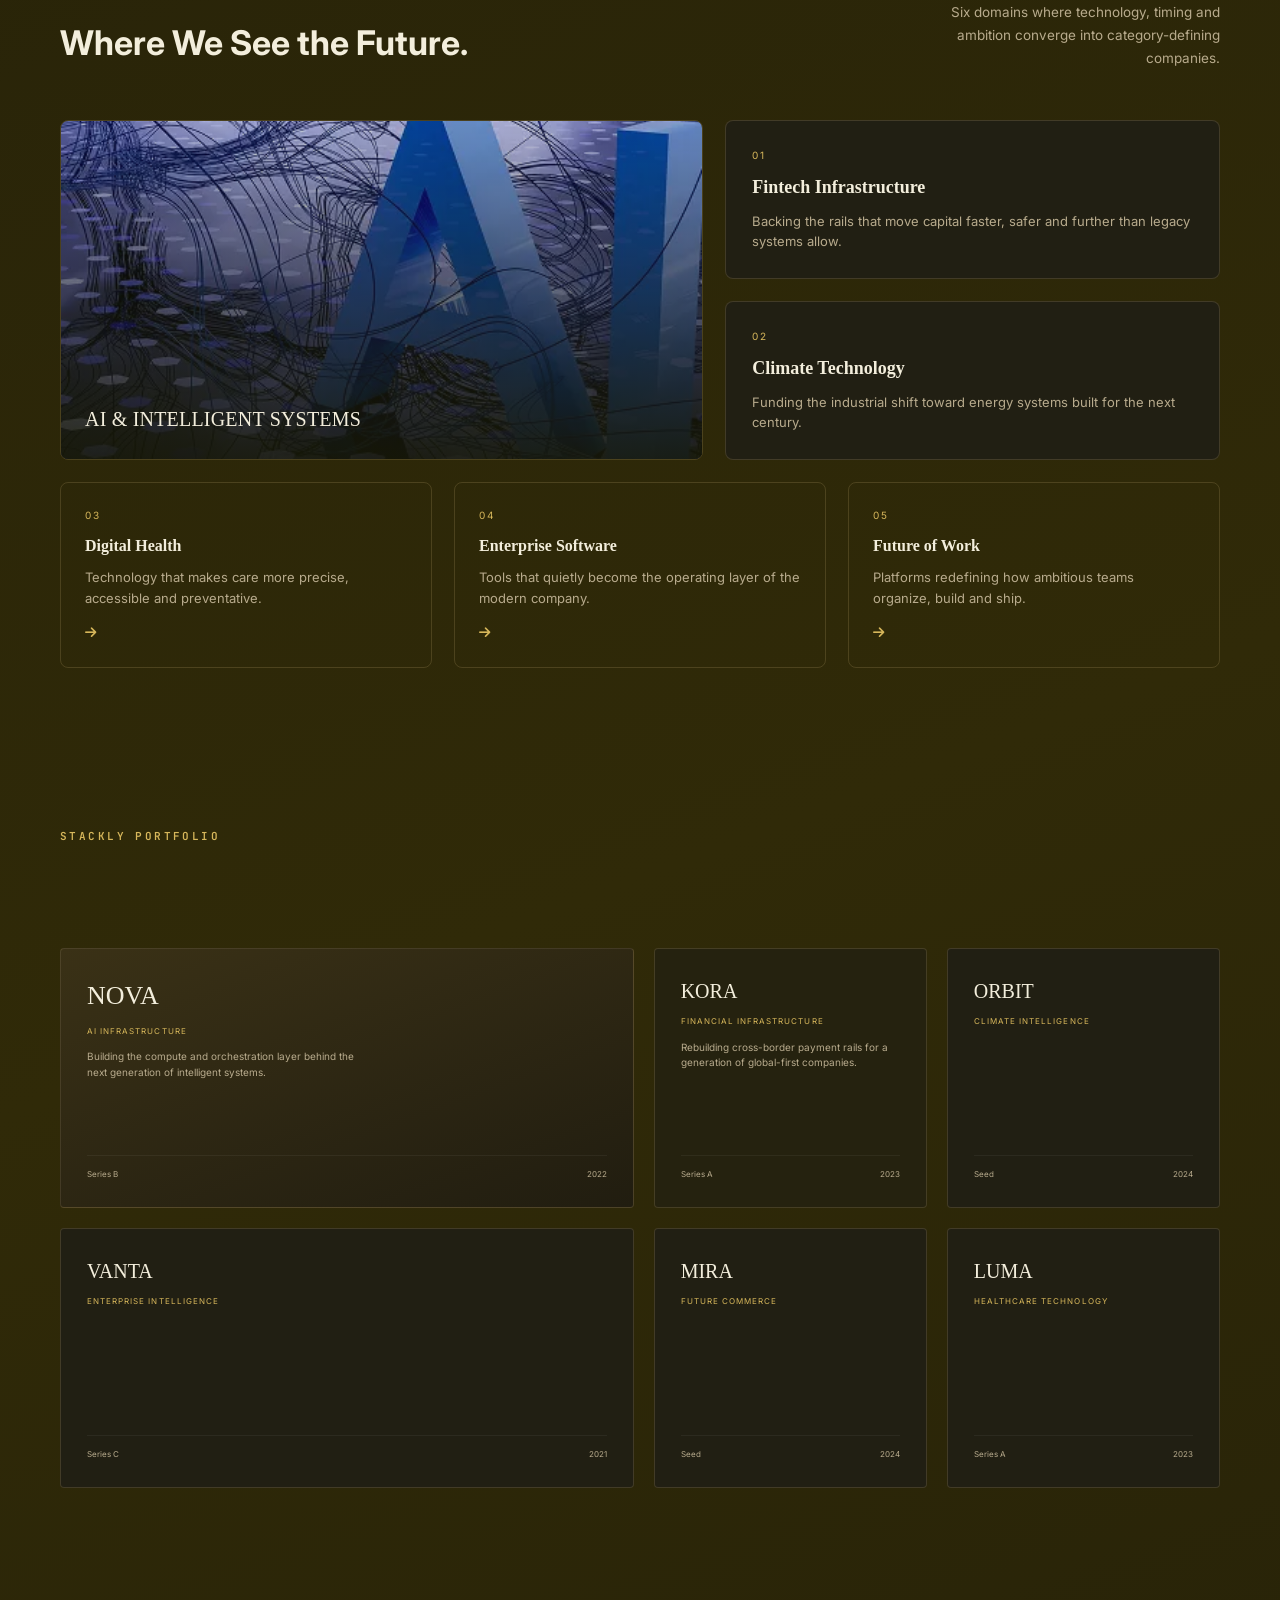
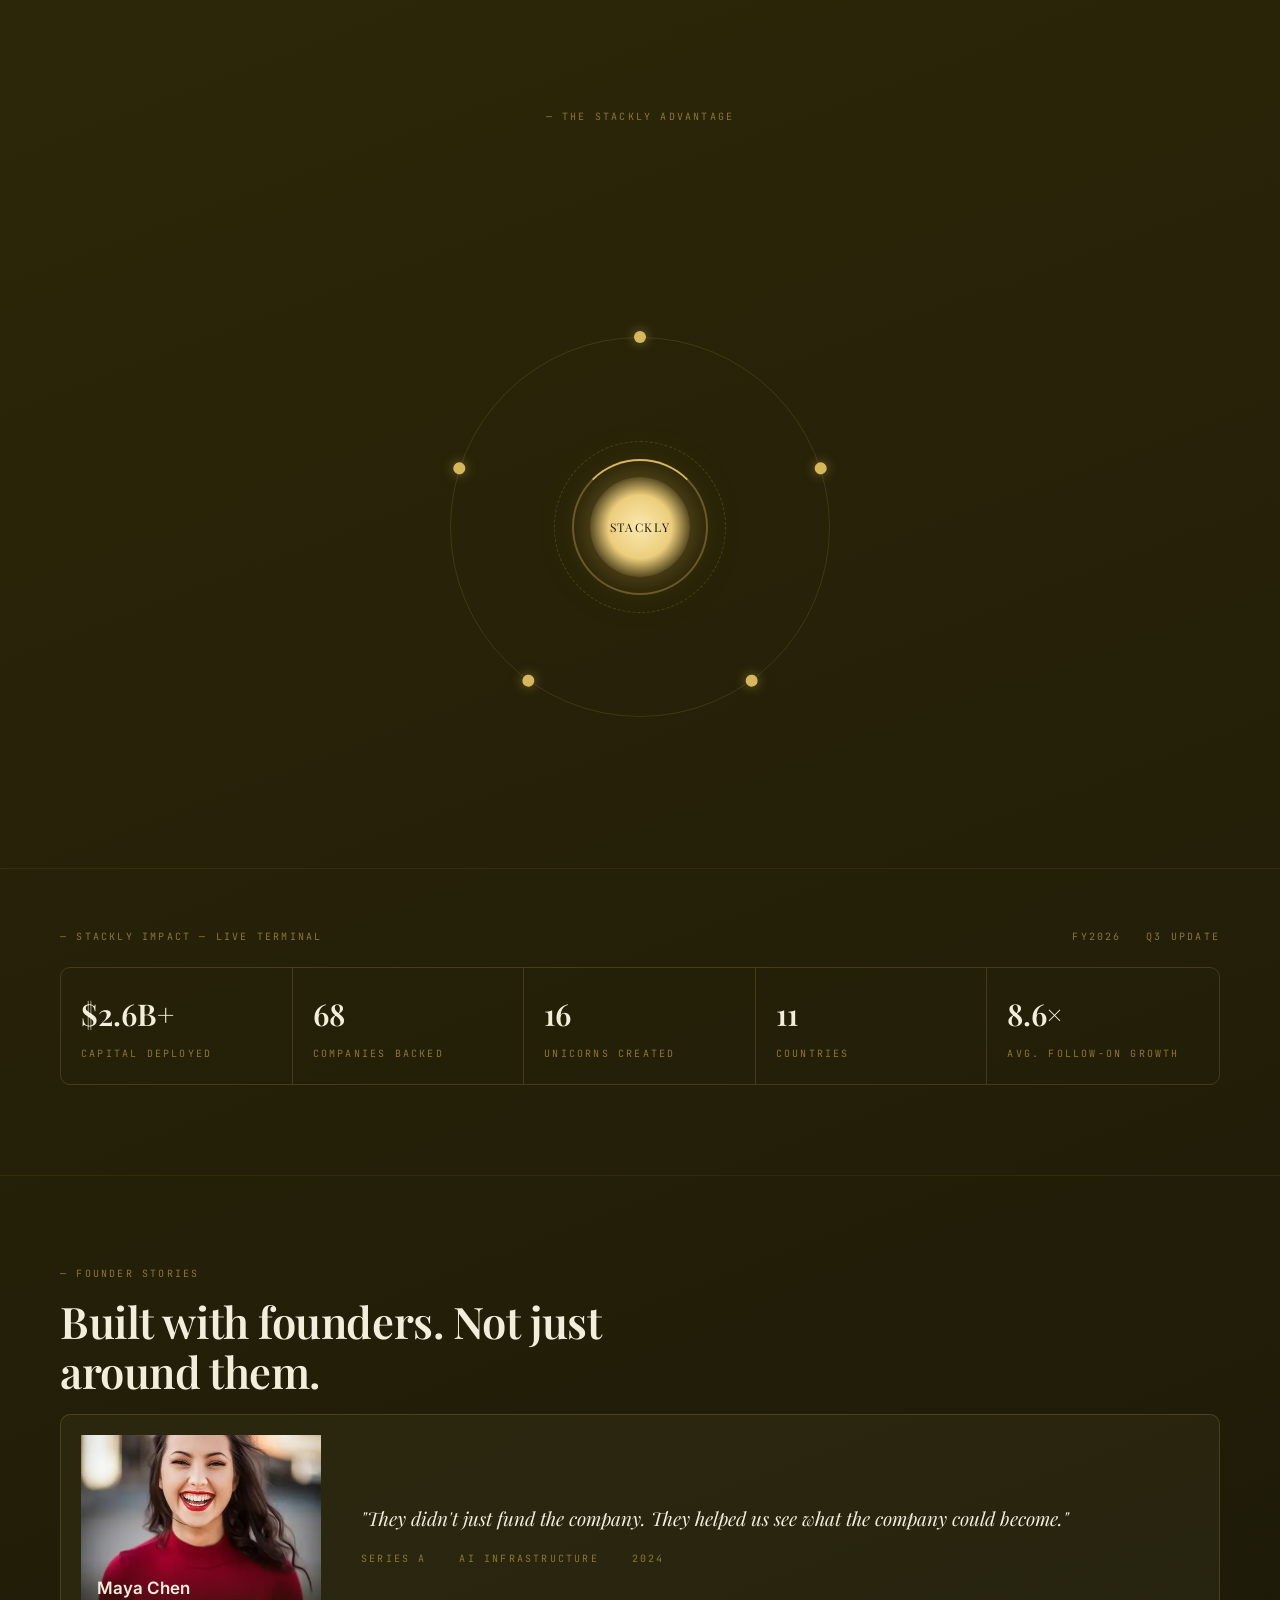
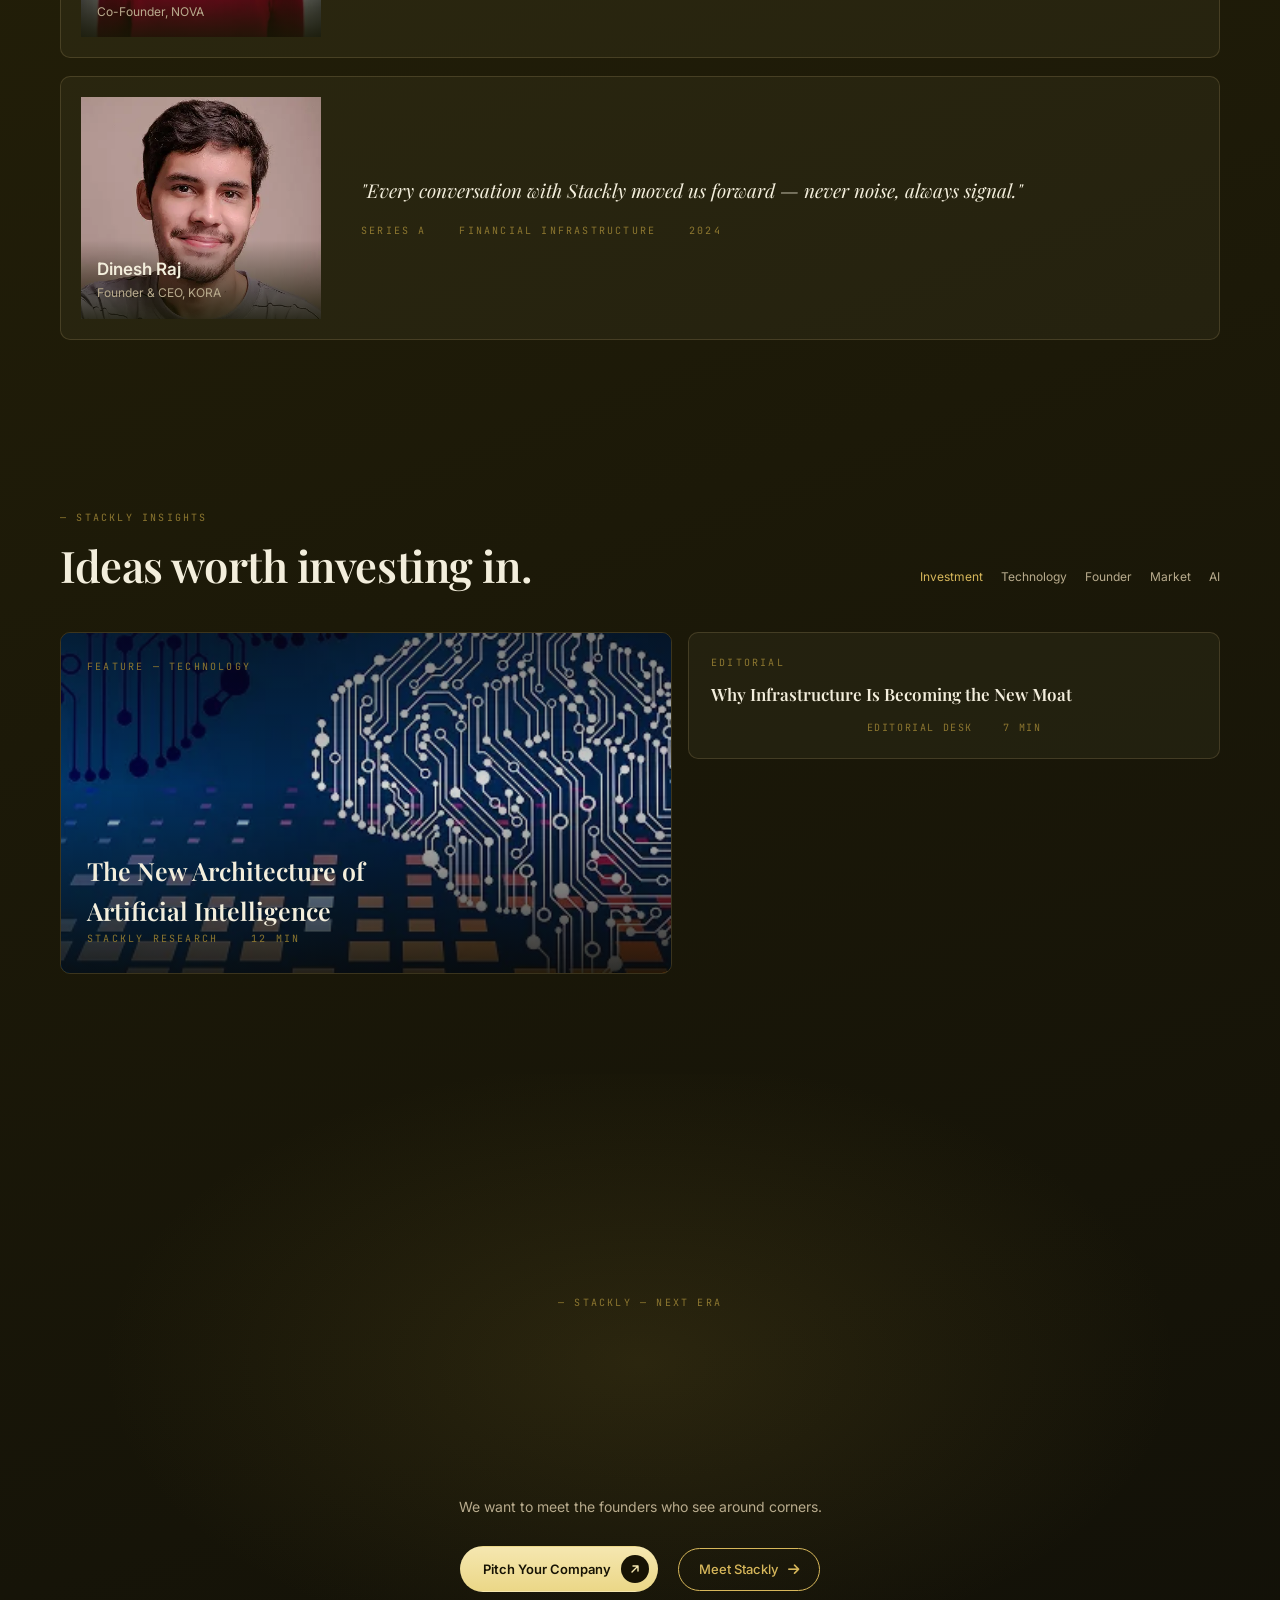
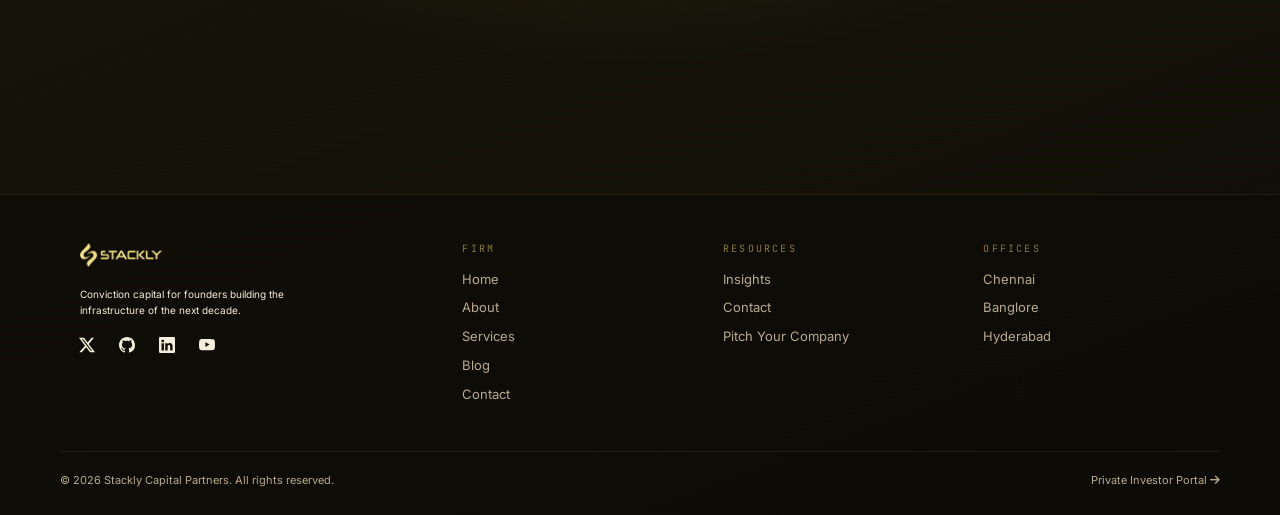
==== commit 04ace6cd: "merges conflicts completed" ====
--- a/index.html
+++ b/index.html
@@ -49,10 +49,10 @@
   height="29"
 />        </a>
         </div>
-          <li><a class="active" href="#top">Home</a></li>
+          <li><a class="active" href="./index.html">Home</a></li>
+          <li><a href="./about.html">About</a></li>
           <li><a href="./services.html">Services</a></li>
           <li><a href="./blog.html">Blog</a></li>
-          <li><a href="./about.html">About</a></li>
           <li><a href="./contact.html">Contact</a></li>
         </ul>
         <button class="hamburger-btn" id="hamburgerBtn" aria-label="Menu">
@@ -60,12 +60,8 @@
           <span class="hamburger-close"><i class="fa-solid fa-xmark"></i></span>
         </button>
         <div class="nav-actions">
-          <a class="btn btn-ghost" href="./login.html">Login</a>
-          <a class="btn btn-fill" href="./404.html"
-          >Pitch Your Company
-          <span class="icon-circle"
-            ><i class="ri-arrow-right-up-line"></i></span></a
-        >
+          <a class="btn btn-ghost" href="/login.html">Login</a>
+    <a href="register.html" class="btn btn-gold">Pitch Your Company <span class="arrow"><i class="fa-solid fa-arrow-up-right-from-square"></i></span></a>
         </div>
       </nav>
     </header>
@@ -81,7 +77,7 @@
           businesses that define what comes next.
         </p>
         <div class="hero-cta">
-          <a class="btn btn-fill" href="404.html">Pitch Your Company
+          <a class="btn btn-fill" href="./register.html">Pitch Your Company
             <span class="icon-circle"><svg viewBox="0 0 12 12" fill="none">
                 <path d="M3 9L9 3M9 3H4M9 3V8" stroke="#F5E7B0" stroke-width="1.4" stroke-linecap="round"
                   stroke-linejoin="round" />
@@ -501,7 +497,7 @@
       <h2 class="display center big">Building something<br />inevitable?</h2>
       <p class="lede center">We want to meet the founders who see around corners.</p>
       <div class="hero-cta center-cta">
-        <a class="btn btn-fill" href="404.html">Pitch Your Company
+        <a class="btn btn-fill" href="./register.html">Pitch Your Company
           <span class="icon-circle"><svg viewBox="0 0 12 12" fill="none">
               <path d="M3 9L9 3M9 3H4M9 3V8" stroke="#F5E7B0" stroke-width="1.4" stroke-linecap="round"
                 stroke-linejoin="round" />
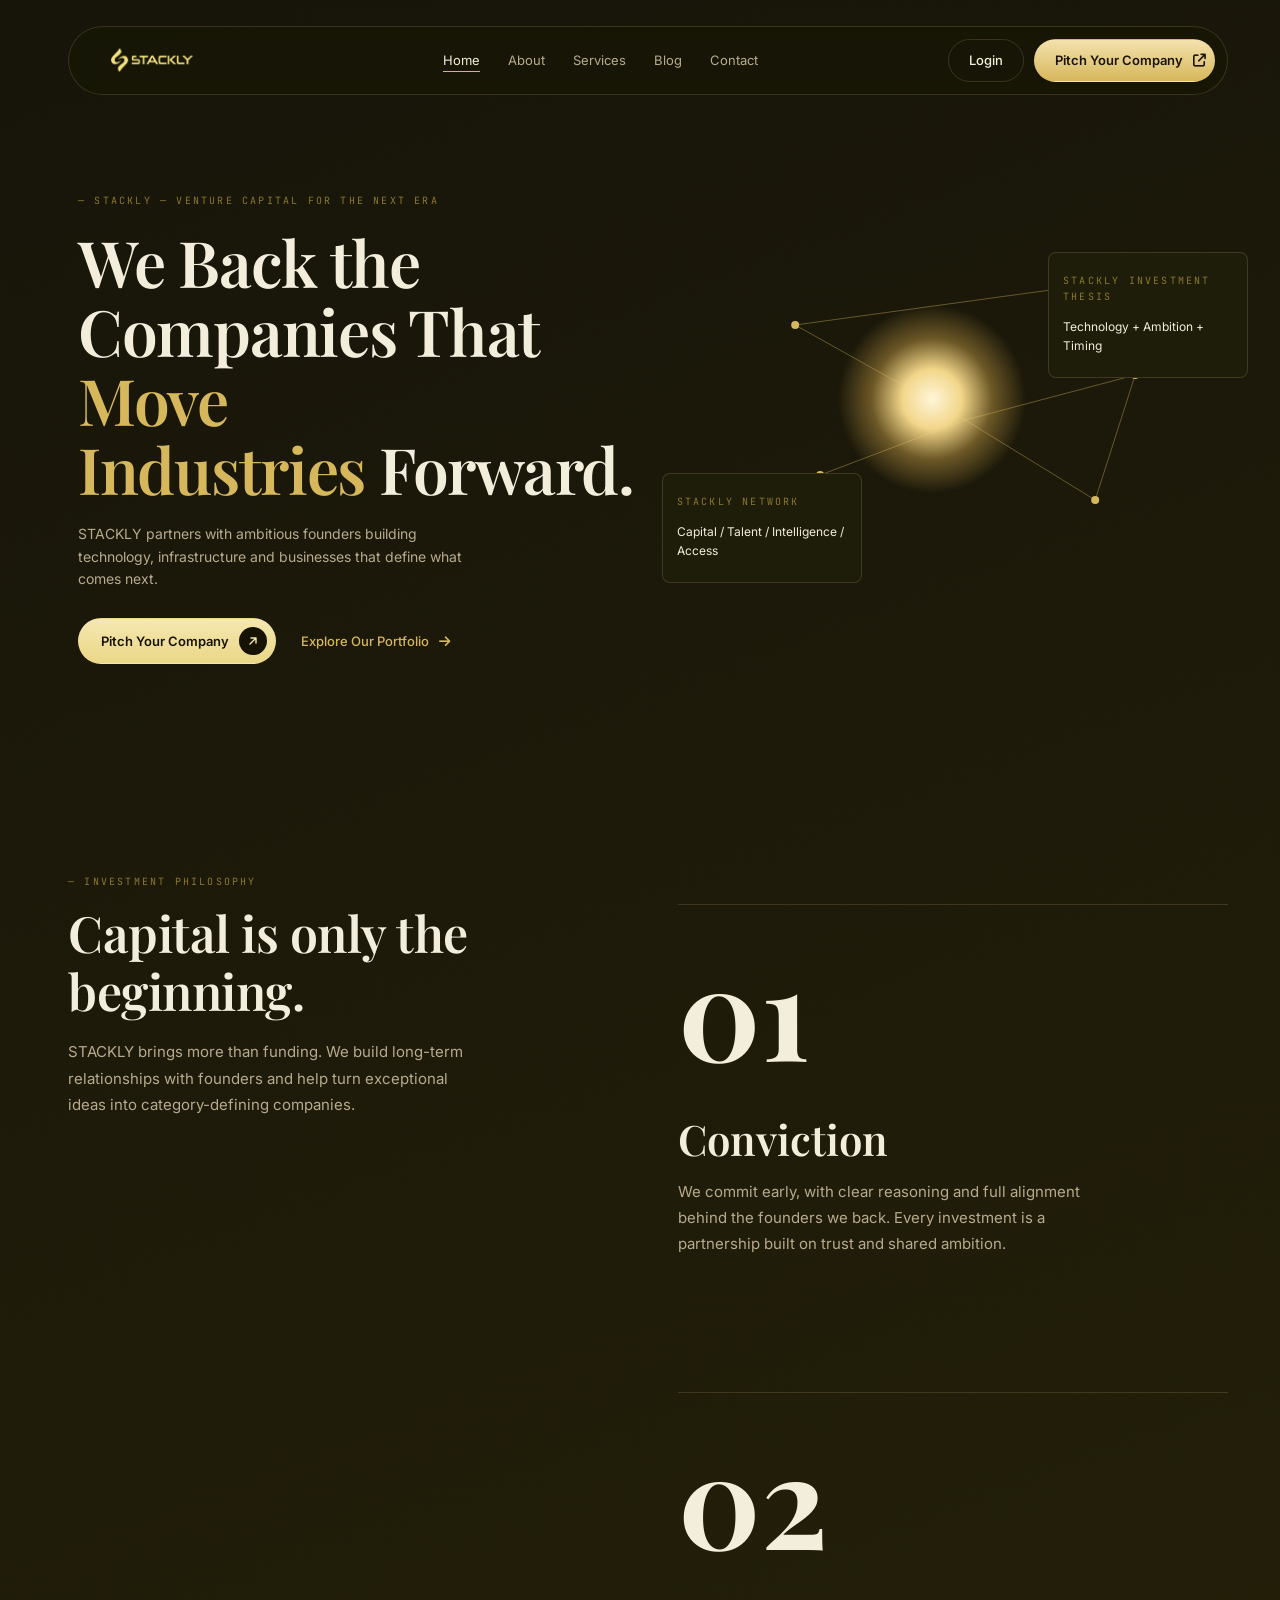
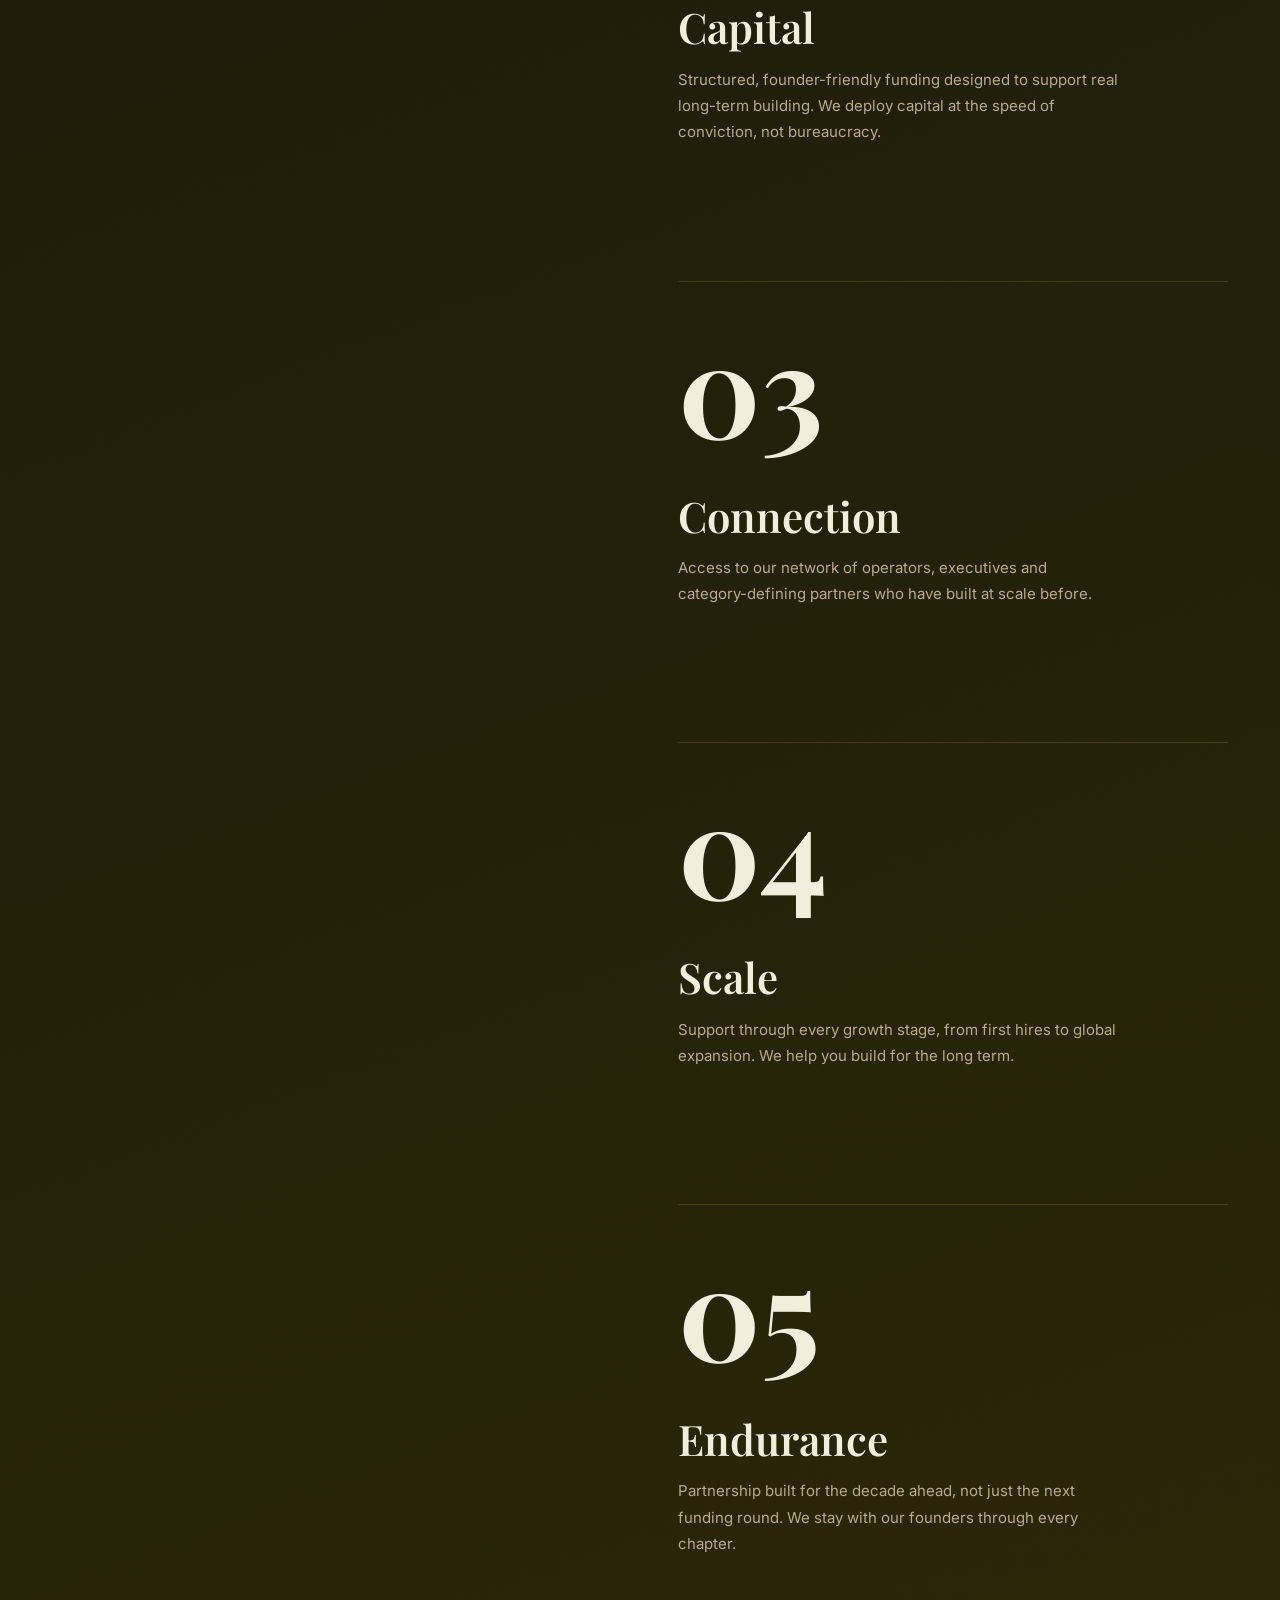
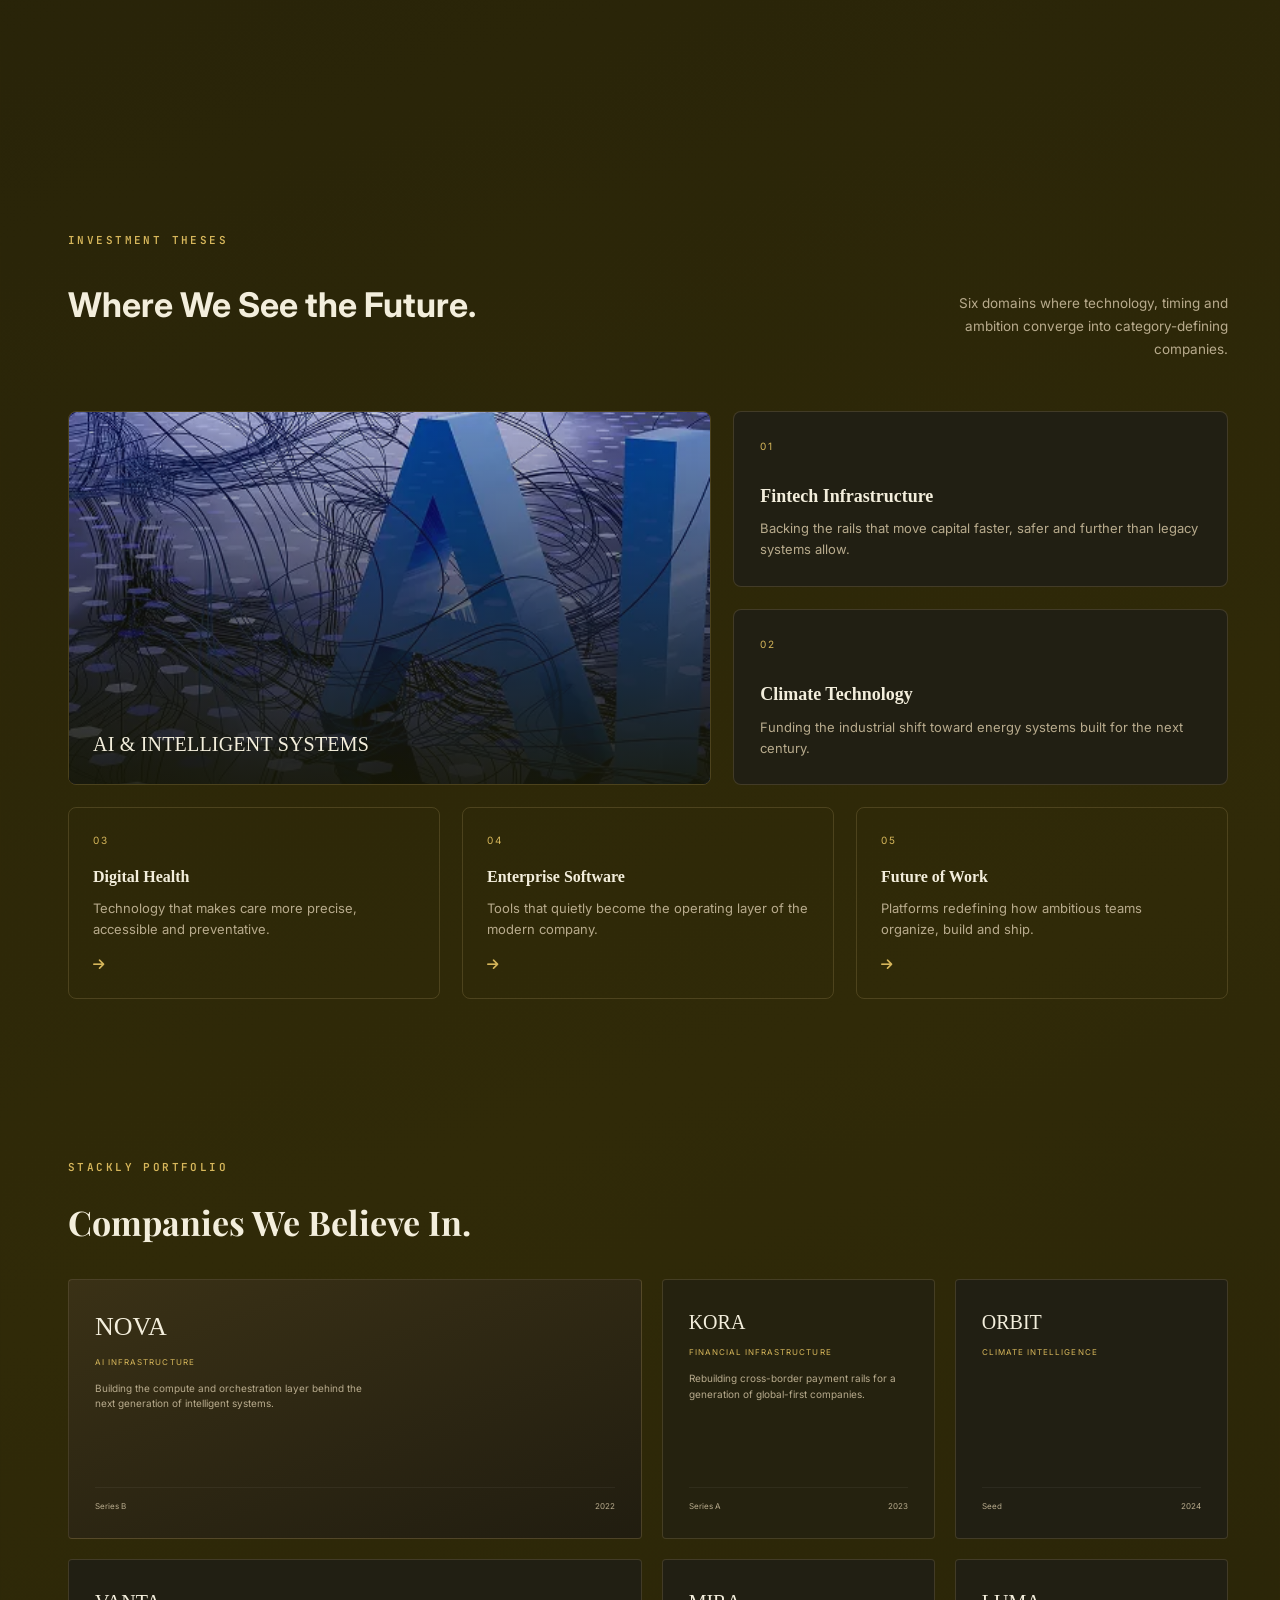
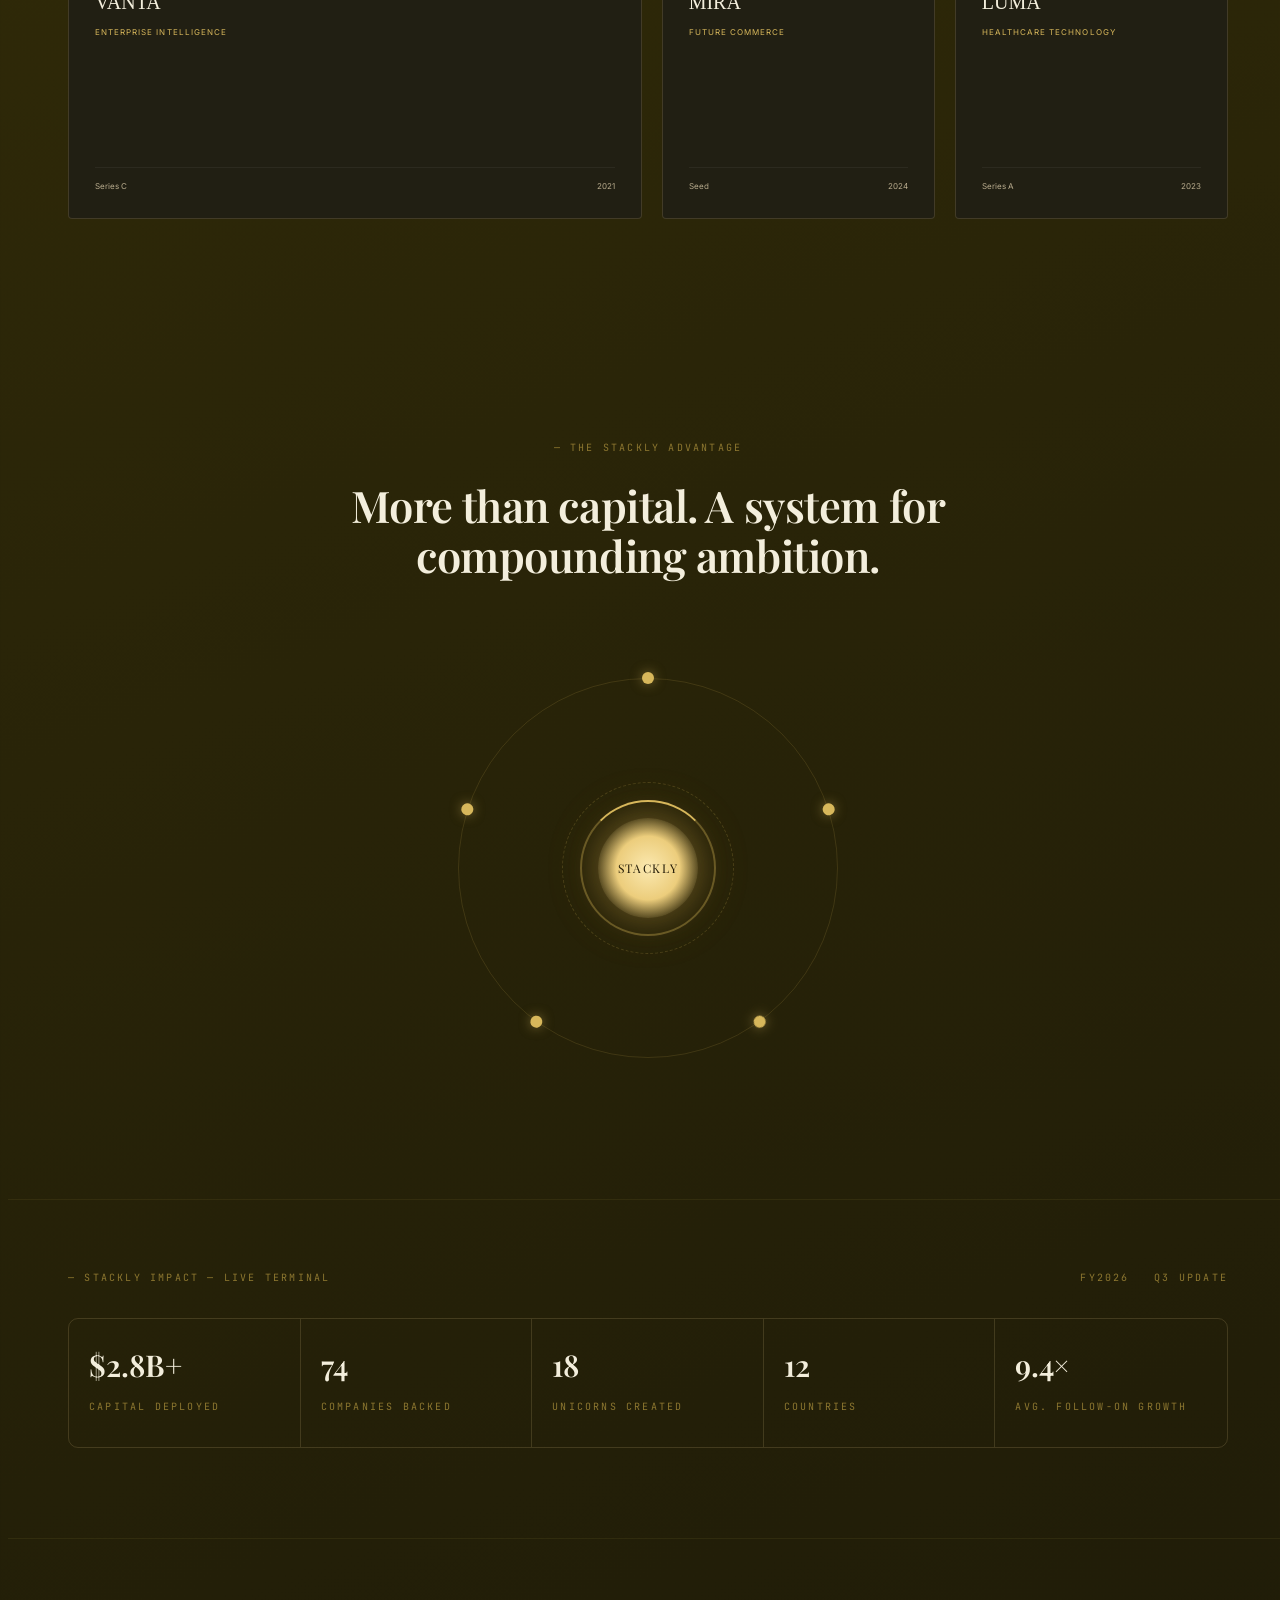
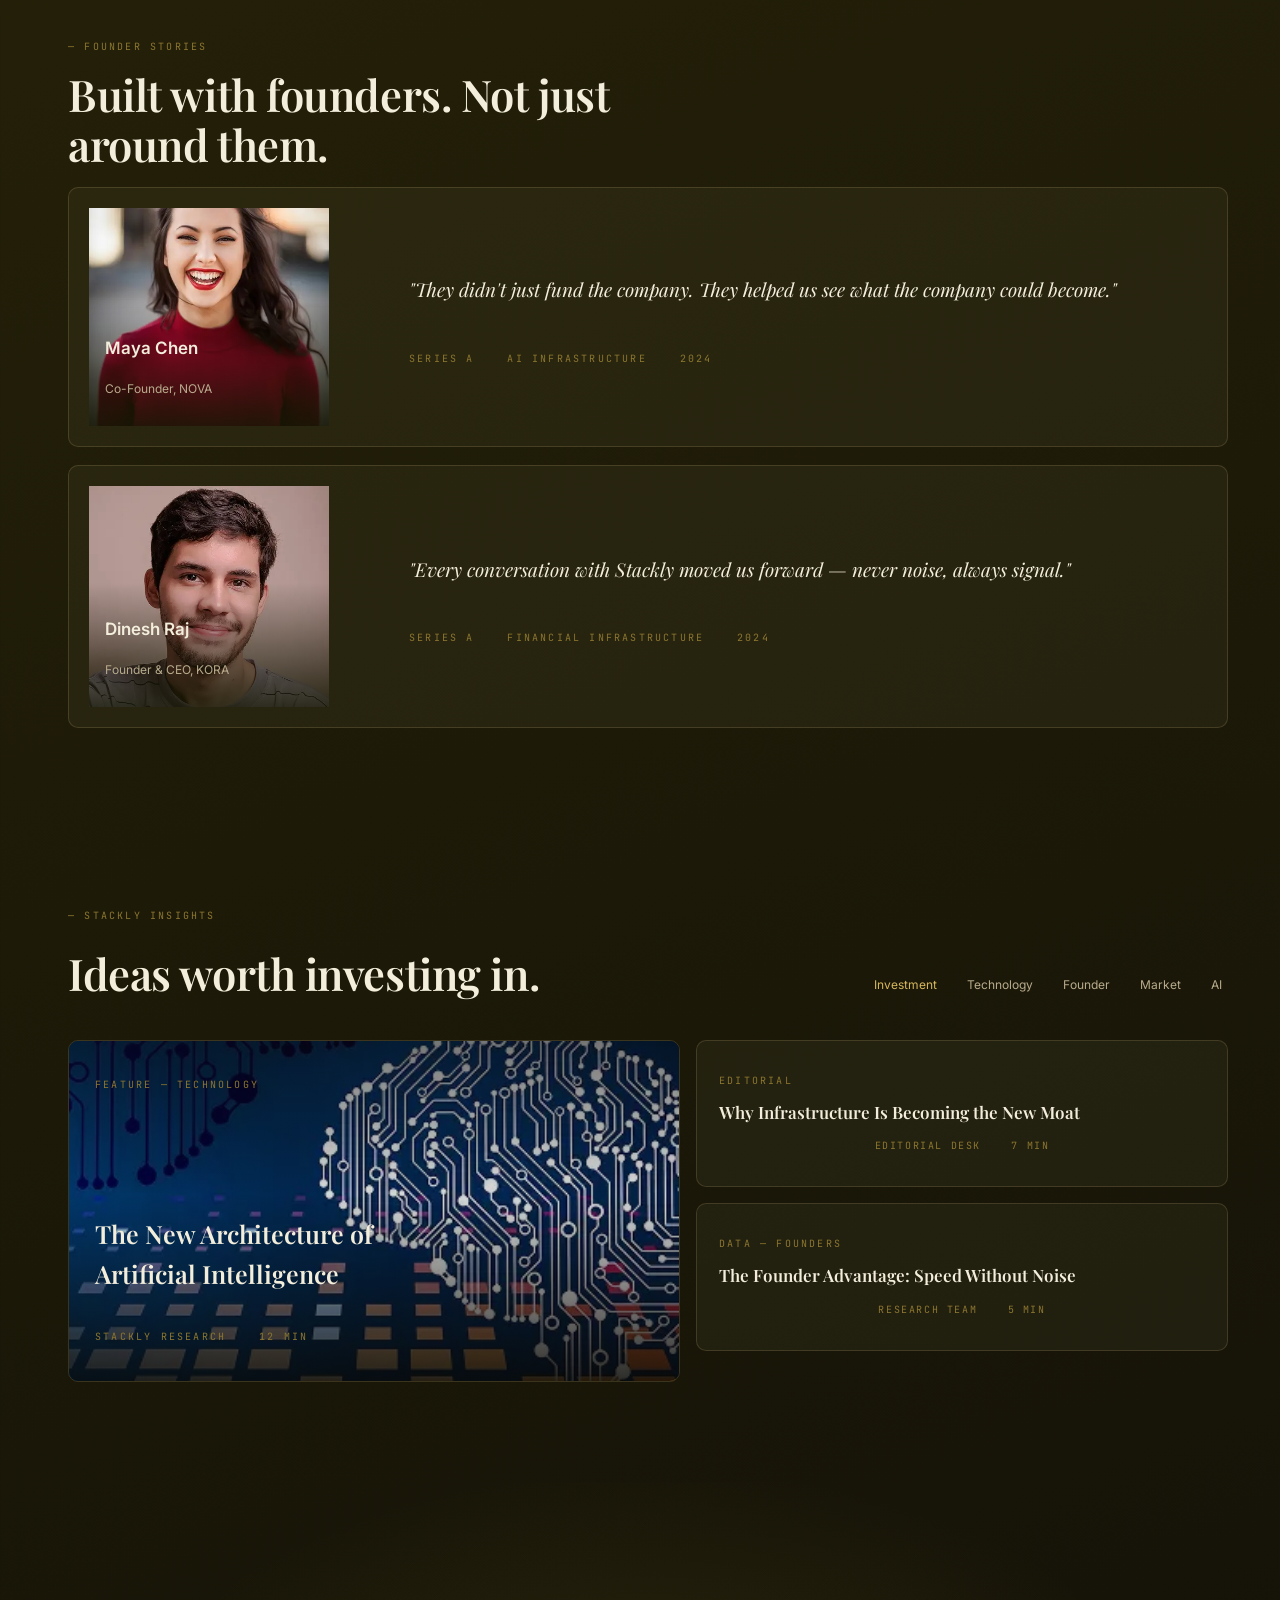
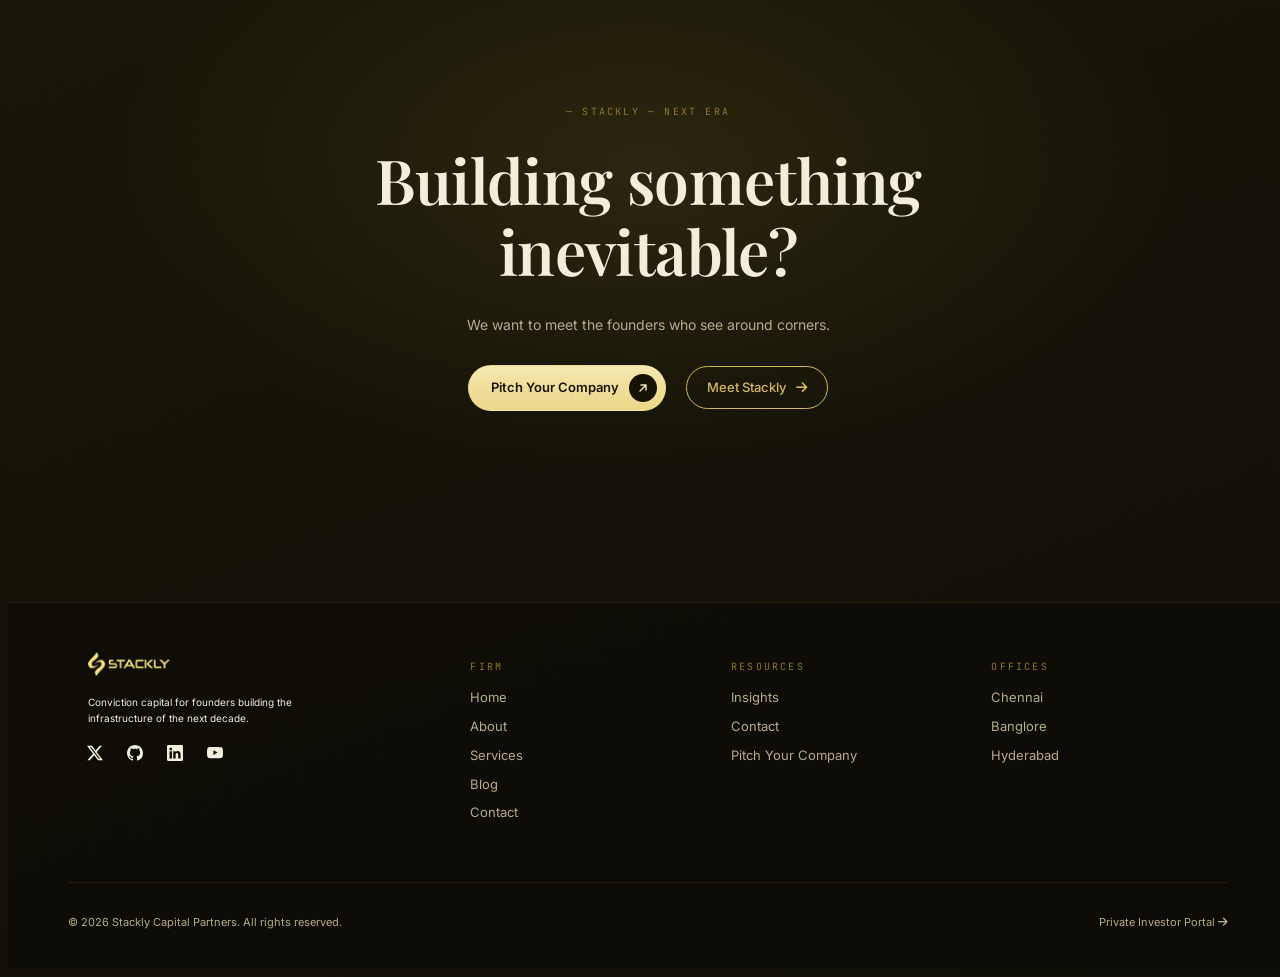
==== commit b97e0ac0: "small changes are done" ====
--- a/index.html
+++ b/index.html
@@ -60,8 +60,8 @@
           <span class="hamburger-close"><i class="fa-solid fa-xmark"></i></span>
         </button>
         <div class="nav-actions">
-          <a class="btn btn-ghost" href="/login.html">Login</a>
-    <a href="register.html" class="btn btn-gold">Pitch Your Company <span class="arrow"><i class="fa-solid fa-arrow-up-right-from-square"></i></span></a>
+          <a class="btn btn-ghost" href="./login.html">Login</a>
+    <a href="./register.html" class="btn btn-gold">Pitch Your Company <span class="arrow"><i class="fa-solid fa-arrow-up-right-from-square"></i></span></a>
         </div>
       </nav>
     </header>
--- a/styles.css
+++ b/styles.css
@@ -27,8 +27,28 @@
 
 /* ─────────── RESET ─────────── */
 
-*, *::before, *::after { box-sizing: border-box; margin: 0; padding: 0; }
-html { scroll-behavior: smooth; overflow-x: clip; }
+html,
+body {
+  width: 100%;
+  max-width: 100%;
+}
+
+@media (max-width: 768px) {
+  html, body { overflow-x: hidden; }
+}
+
+*,
+*::before,
+*::after {
+  box-sizing: border-box;
+}
+
+img,
+svg,
+video,
+canvas {
+  max-width: 100%;
+}
 img { display: block; max-width: 100%; }
 a { color: inherit; text-decoration: none; }
 ul { list-style: none; }
@@ -126,7 +146,7 @@
   font-family: var(--serif);
   font-size: clamp(80px, 12vw, 160px);
   font-weight: 700;
-  color: rgba(215, 183, 91, 0.06);
+  color: rgba(215 183 91 / 38%);
   line-height: 1;
   pointer-events: none;
   user-select: none;
@@ -476,7 +496,7 @@
    HERO (Index)
    ═══════════════════════════════════════════════════════ */
 
-.hero { position: relative; padding: 70px 0 100px; display: flex; padding-left: 20px; justify-content: flex-start; flex-direction: column; gap: 40px; }
+.hero { position: relative; padding: 70px 0 100px; display: flex; padding-left: 20px; justify-content: center; align-items: center; flex-direction: column; gap: 40px; }
 .hero .hero-inner { margin: 0 auto; }
 .hero-inner {
   width: min(1160px, 92vw); margin: 0 auto;
@@ -1035,7 +1055,7 @@
   background: rgba(11, 9, 4, 0.5);
 }
 .footer-grid { display: grid; grid-template-columns: 1.6fr repeat(3, 1fr); gap: 24px; }
-.footer-grid ul { margin-top: 12px; display: grid; gap: 8px; font-size: 13px; color: var(--muted); }
+.footer-grid ul { margin-top: 12px; display: grid; gap: 8px; font-size: 13px; padding: 0px; color: var(--muted); }
 .footer-grid a:hover { color: var(--gold); }
 
 .footer-bottom {
@@ -1824,7 +1844,7 @@
 .related-card:hover h4 { color: var(--gold-bright); }
 
 /* CTA Band */
-.cta-band { max-width: 1160px; margin: 130px auto 0; padding: 0 40px; text-align: center; }
+.cta-band { max-width: 1160px; margin: 130px auto 0; padding: 0 40px 20px; padding-bottom: 20px !important; text-align: center; }
 .cta-band .repeat-title { font-family: var(--serif); font-weight: 600; font-size: clamp(28px, 3.5vw, 42px); color: var(--text); max-width: 760px; margin: 0 auto 60px; line-height: 1.25; opacity: 0.9; }
 .cta-band .sub-eyebrow { font-family: var(--mono); font-size: 12px; letter-spacing: 0.22em; color: var(--gold); text-transform: uppercase; margin-bottom: 20px; }
 .cta-band h2 { font-family: var(--serif); font-weight: 600; font-size: clamp(24px, 3vw, 38px); color: var(--text); margin-bottom: 34px; }
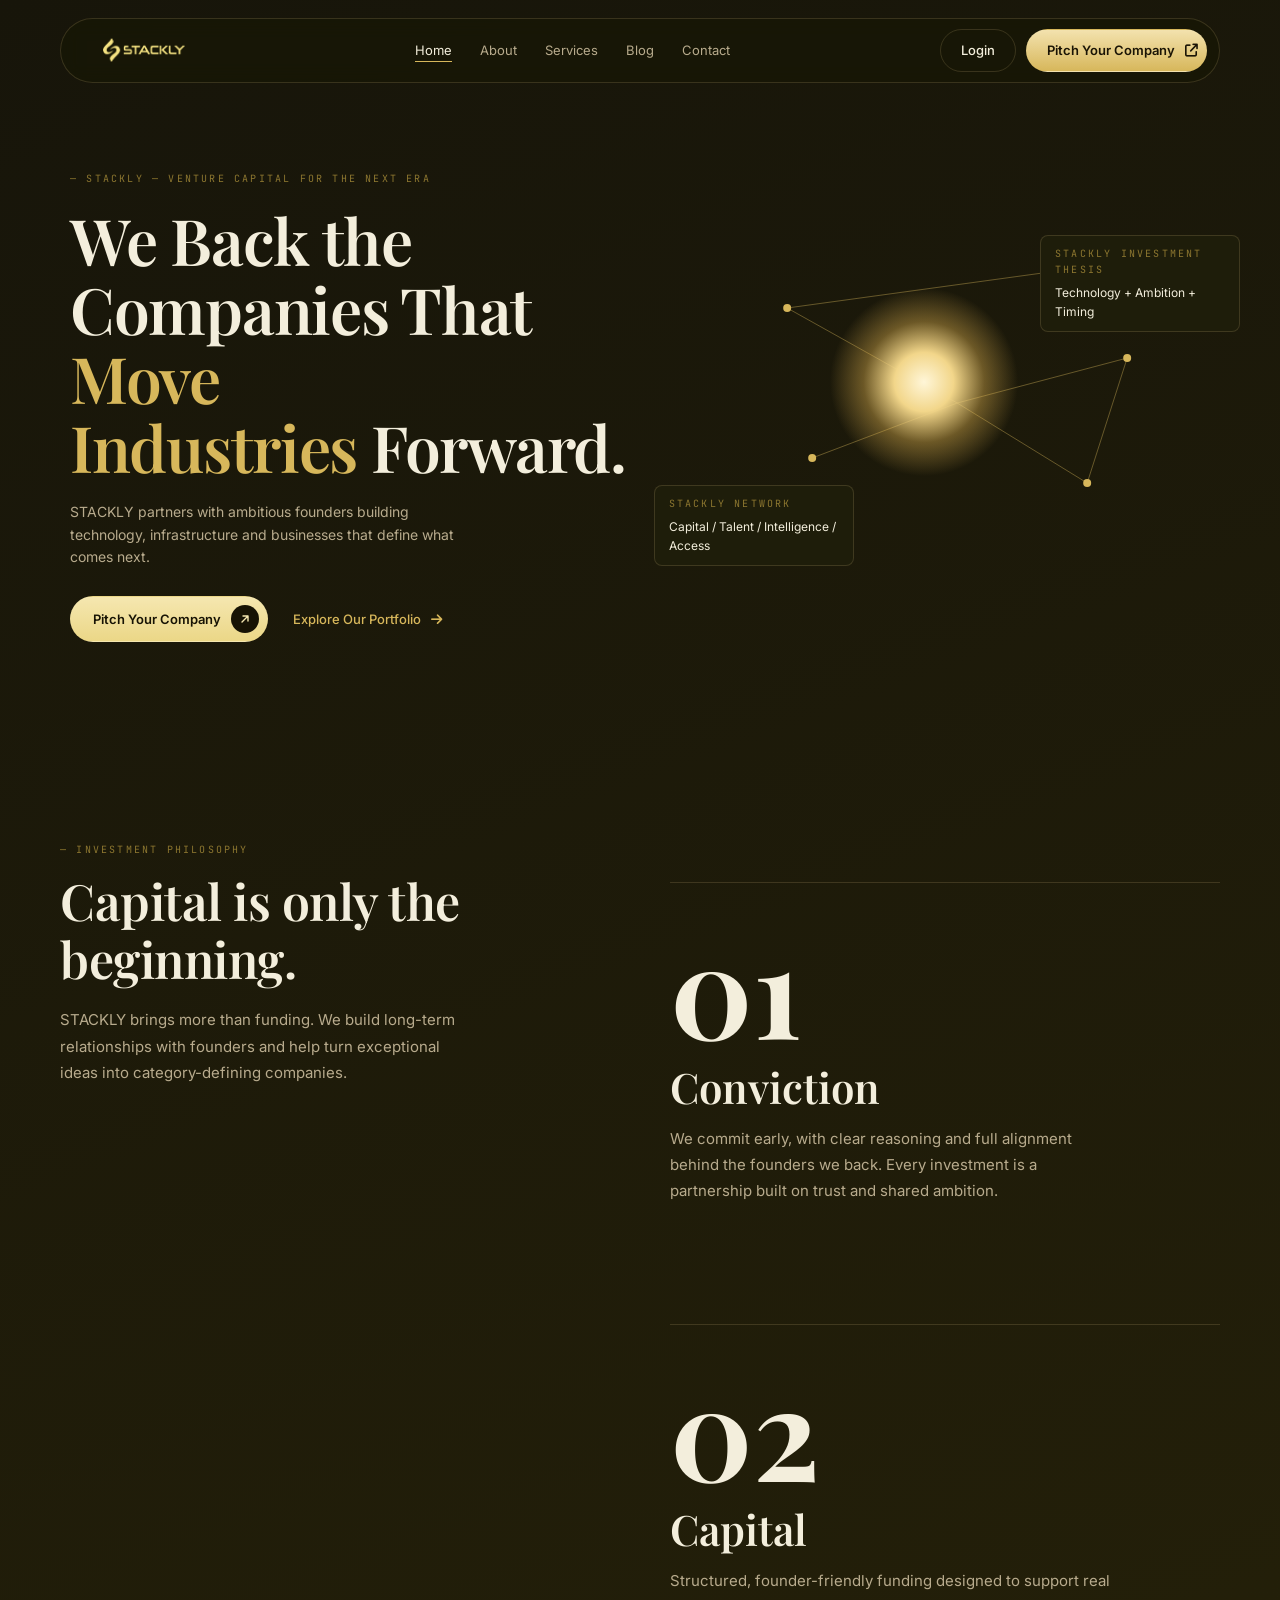
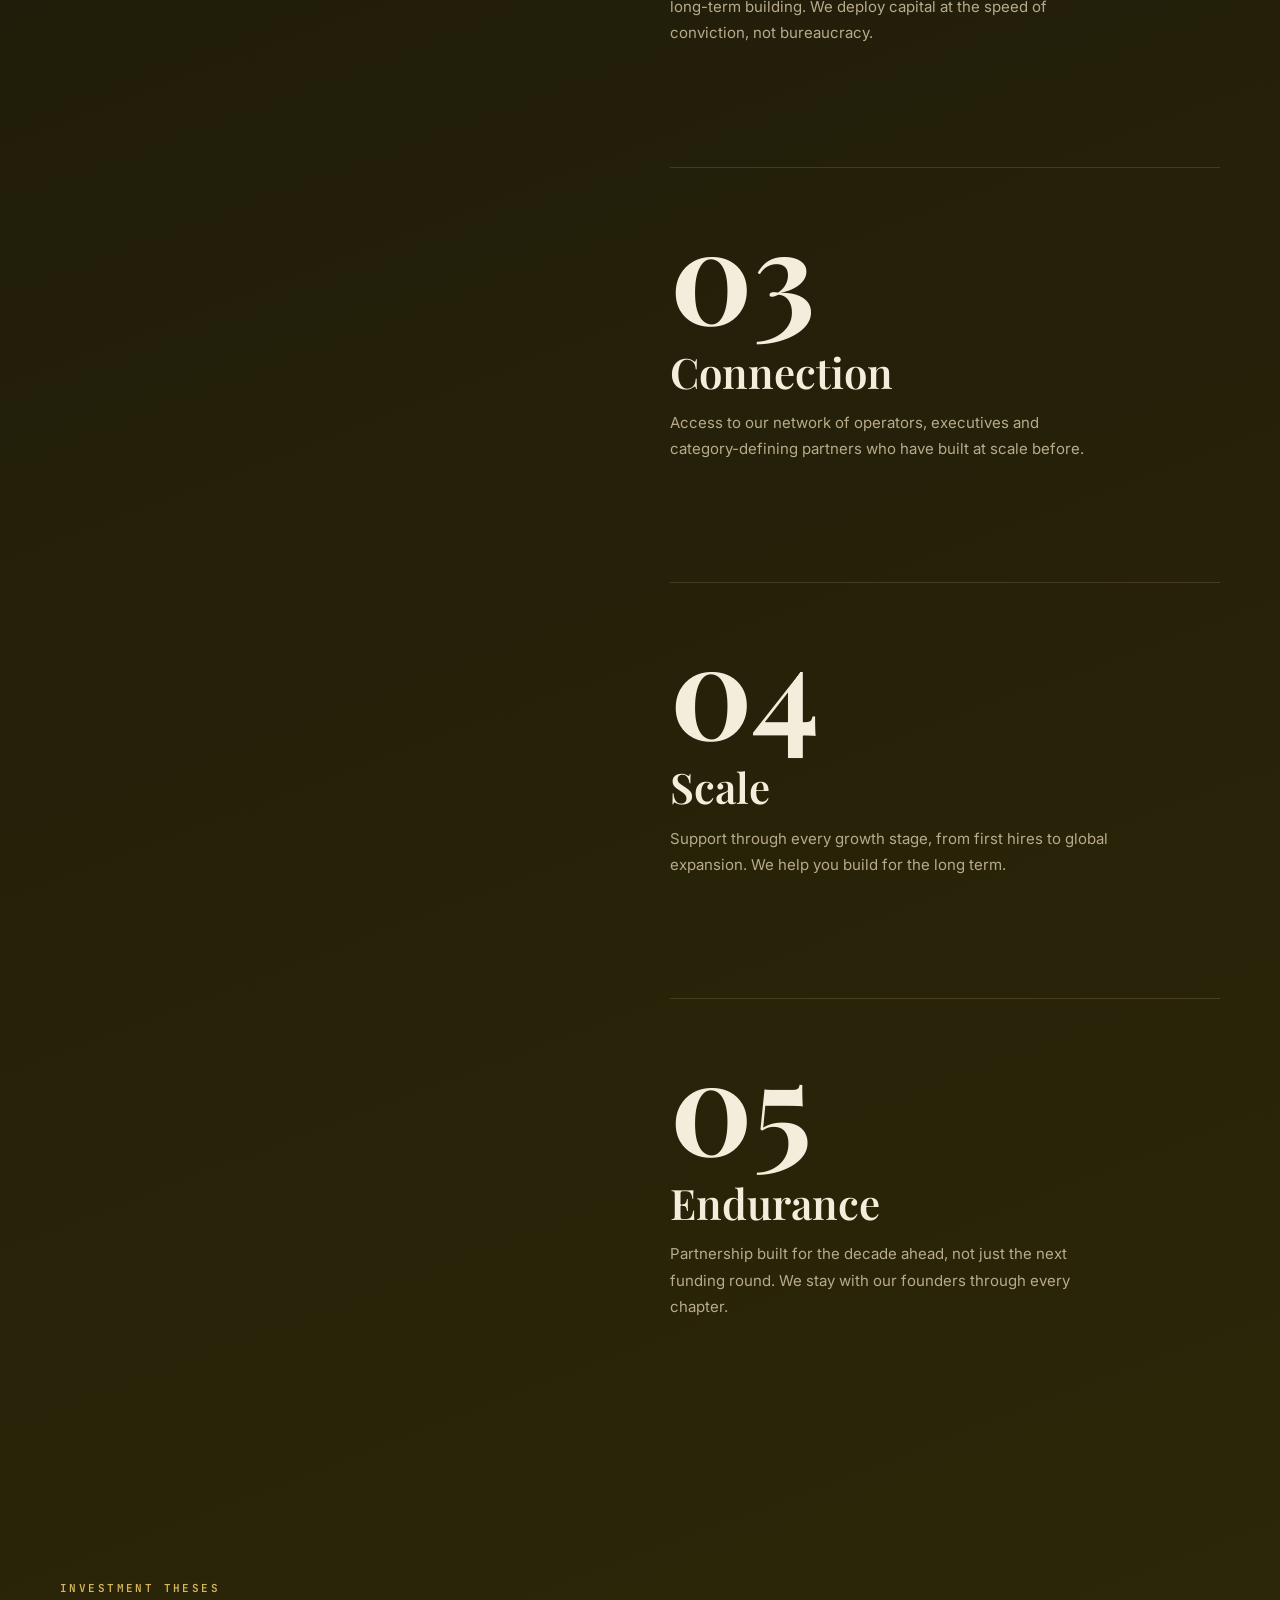
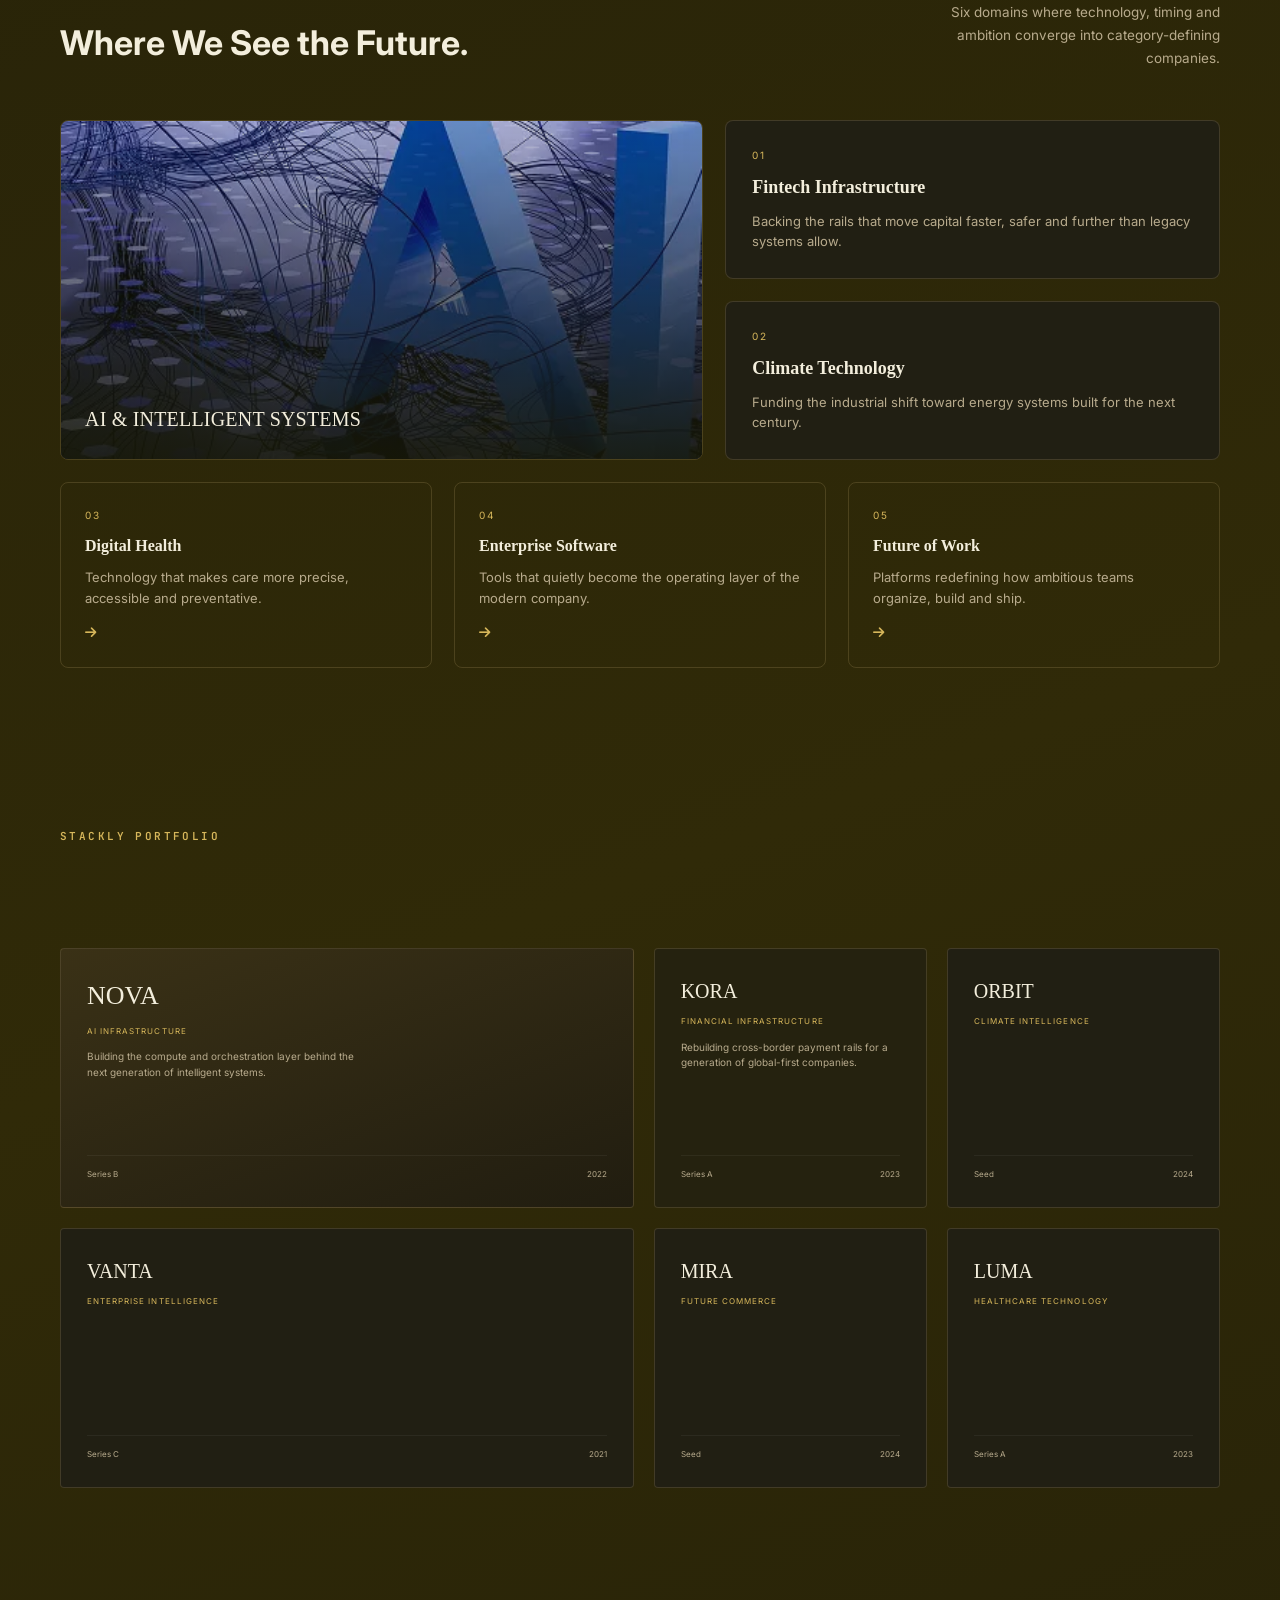
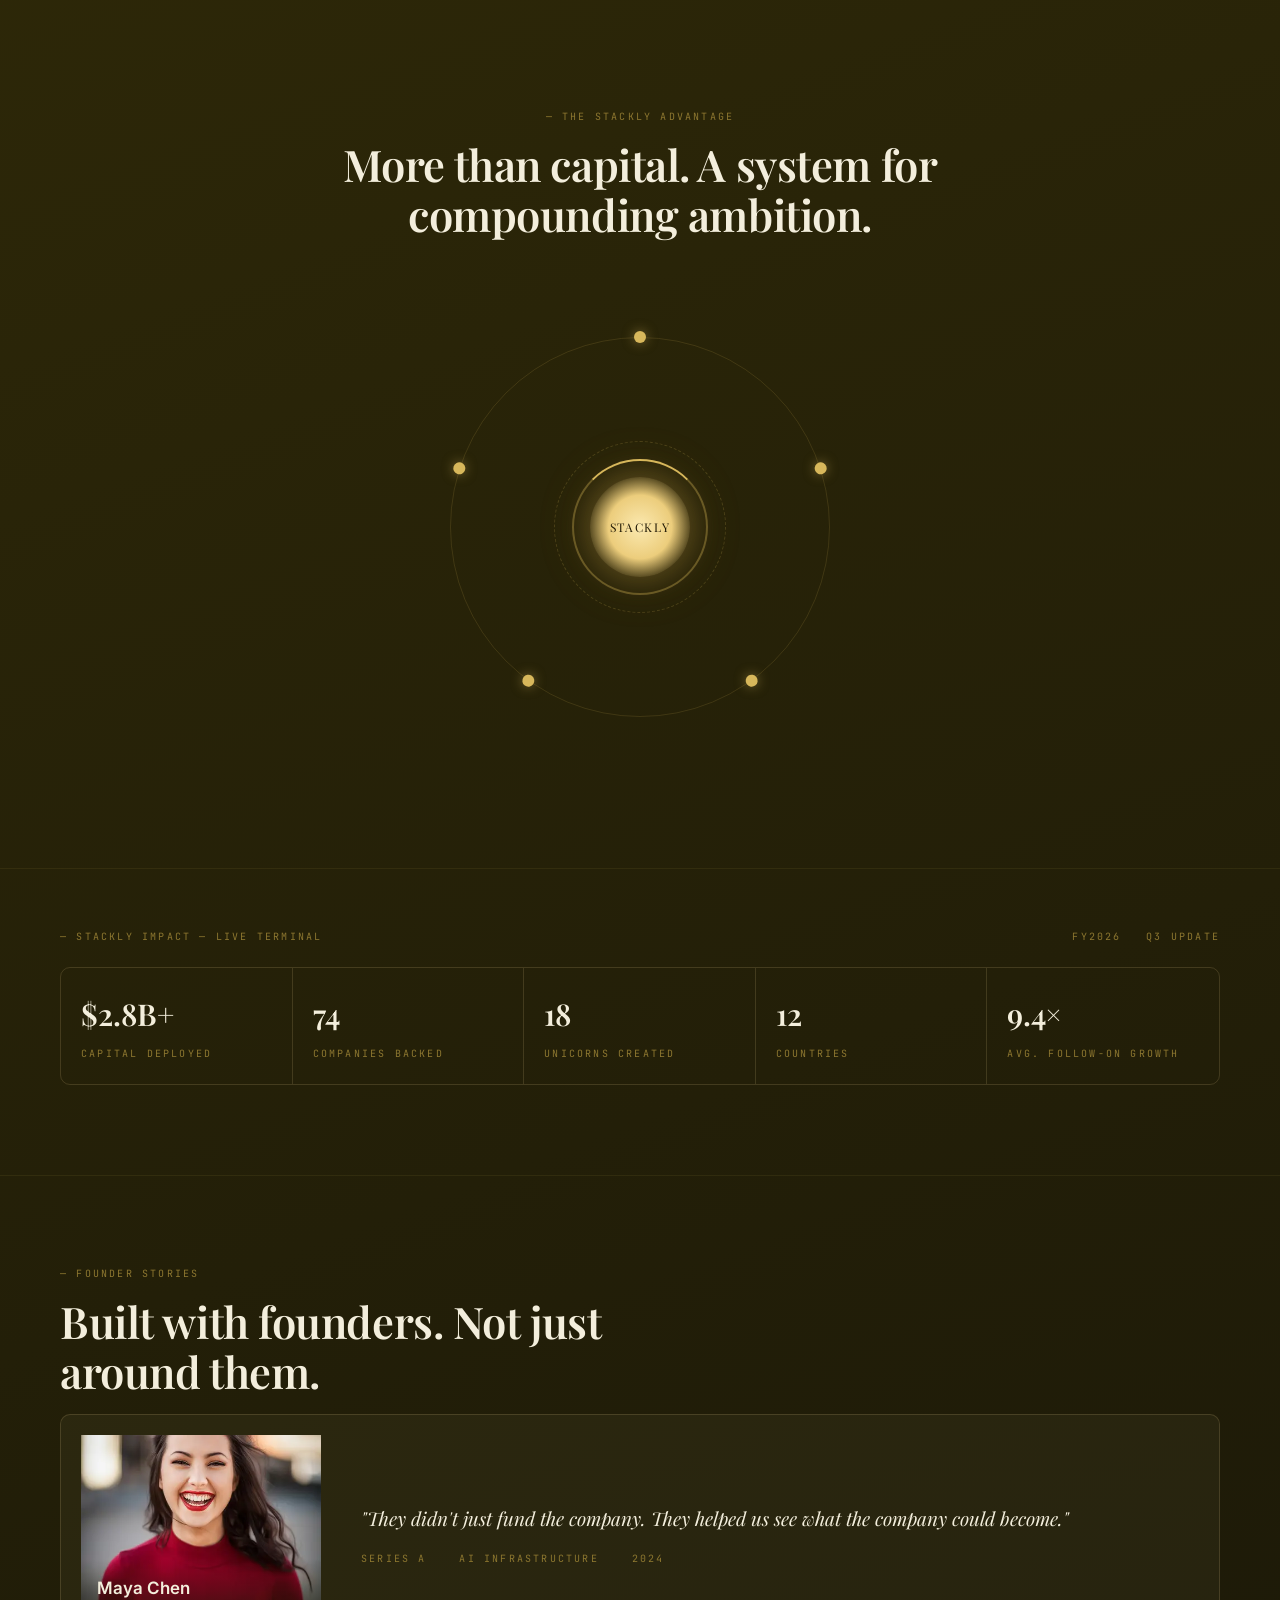
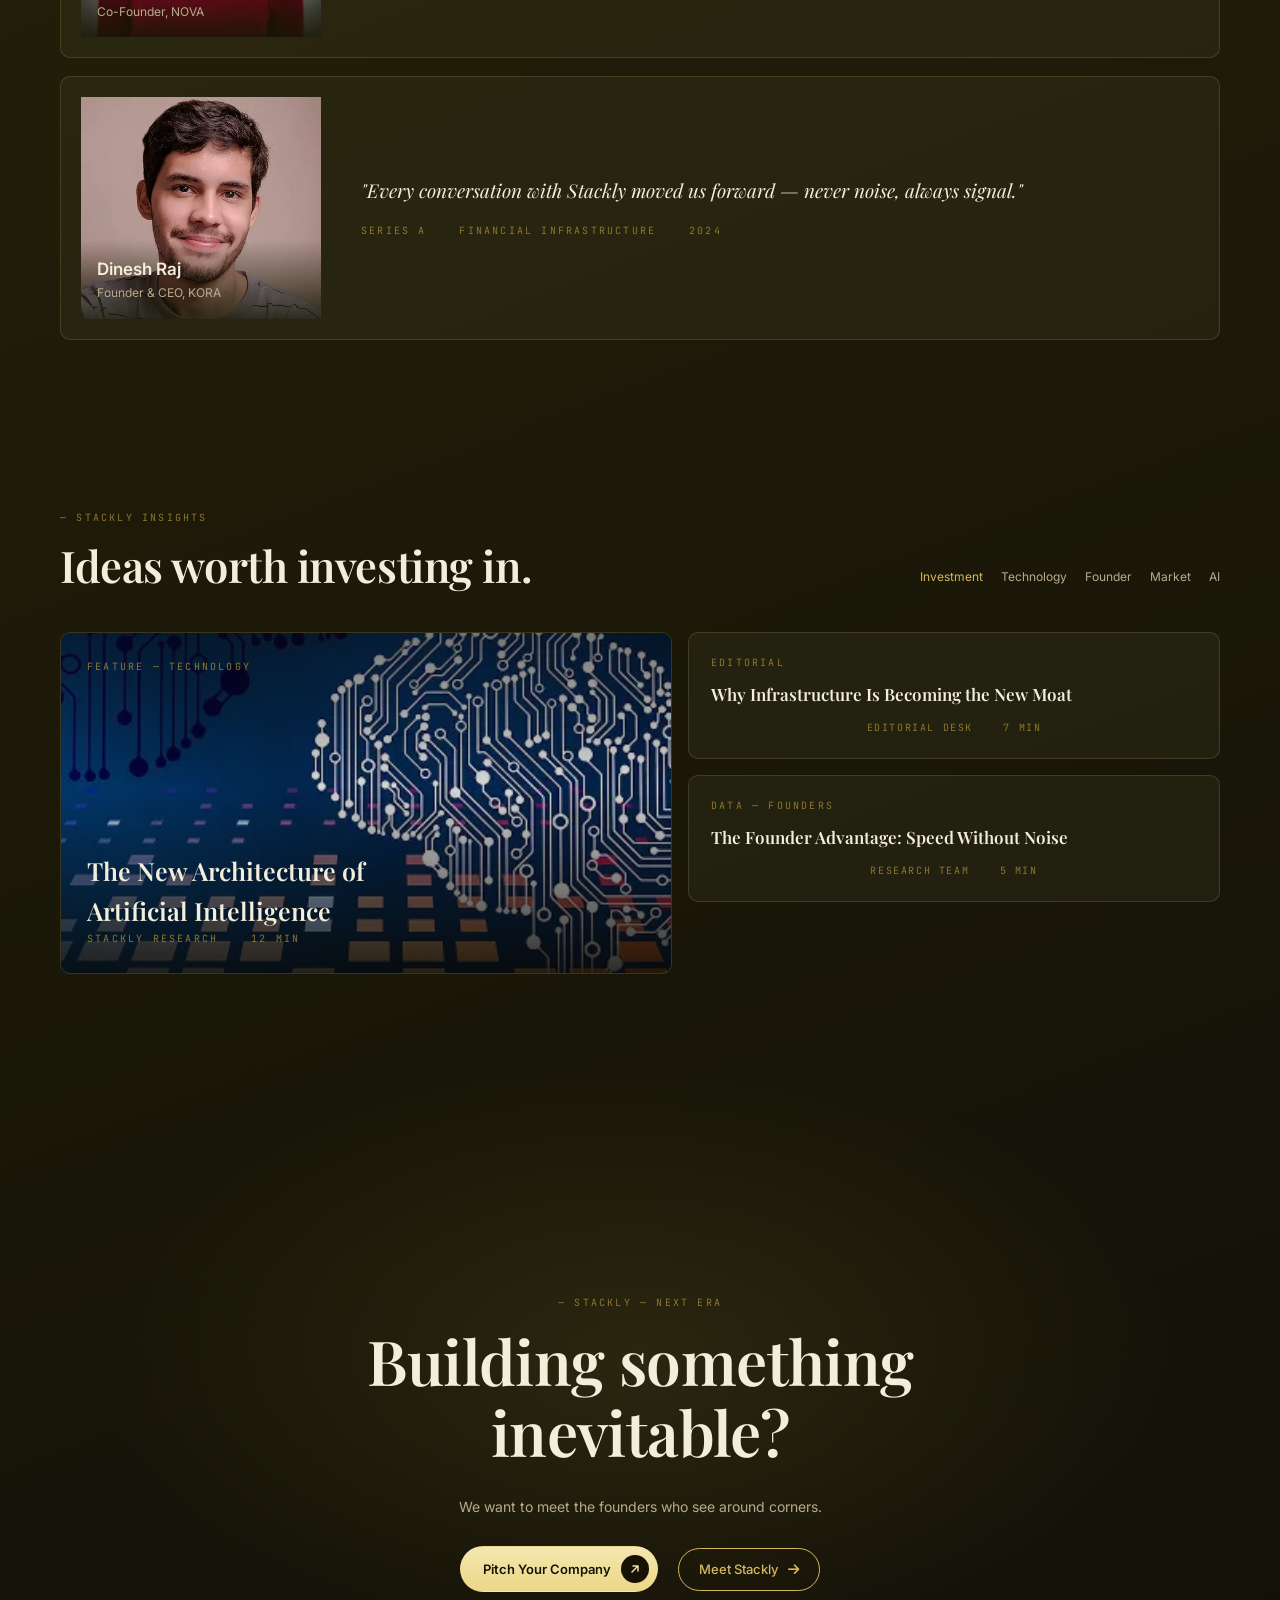
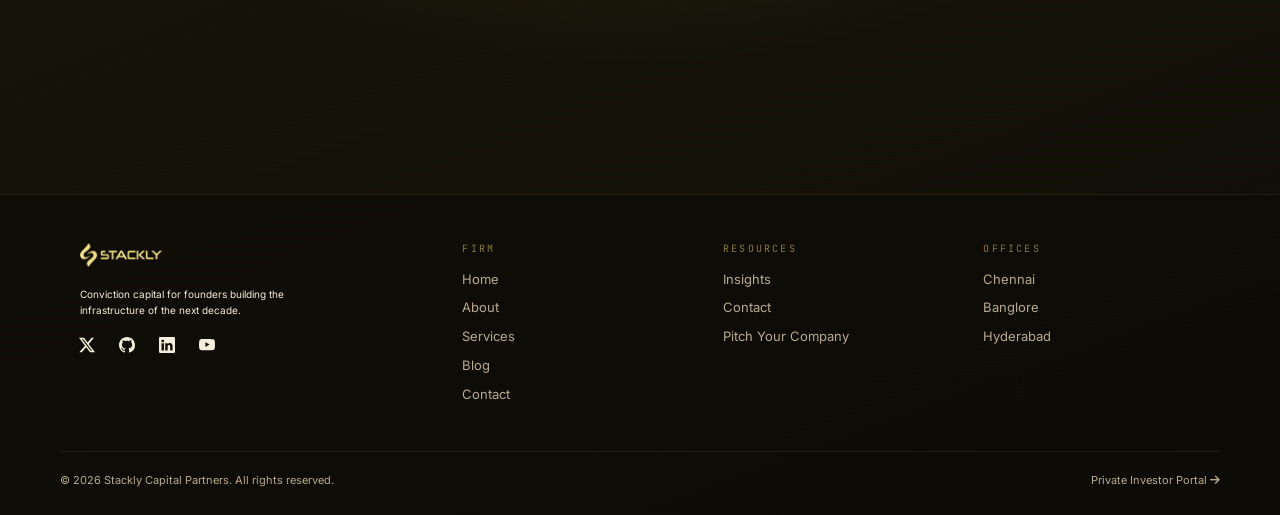
==== commit b3e060e5: "js to index files changes" ====
--- a/index.html
+++ b/index.html
@@ -576,7 +576,7 @@
     </div>
   </footer>
 
-    <script src="/script.js" defer></script>
+    <script src="./script.js" defer></script>
     <div class="mobile-overlay" id="mobileOverlay"></div>
     <script>
       (function() {
--- a/styles.css
+++ b/styles.css
@@ -27,21 +27,15 @@
 
 /* ─────────── RESET ─────────── */
 
-html,
-body {
-  width: 100%;
-  max-width: 100%;
-}
+
+*, *::before, *::after { box-sizing: border-box; margin: 0; padding: 0; }
+html { scroll-behavior: smooth; overflow-x: clip; }
 
 @media (max-width: 768px) {
-  html, body { overflow-x: hidden; }
-}
-
-*,
-*::before,
-*::after {
-  box-sizing: border-box;
-}
+  html, body { overflow-x: hidden; width: 100%;
+  max-width: 100%; }
+}
+
 
 img,
 svg,
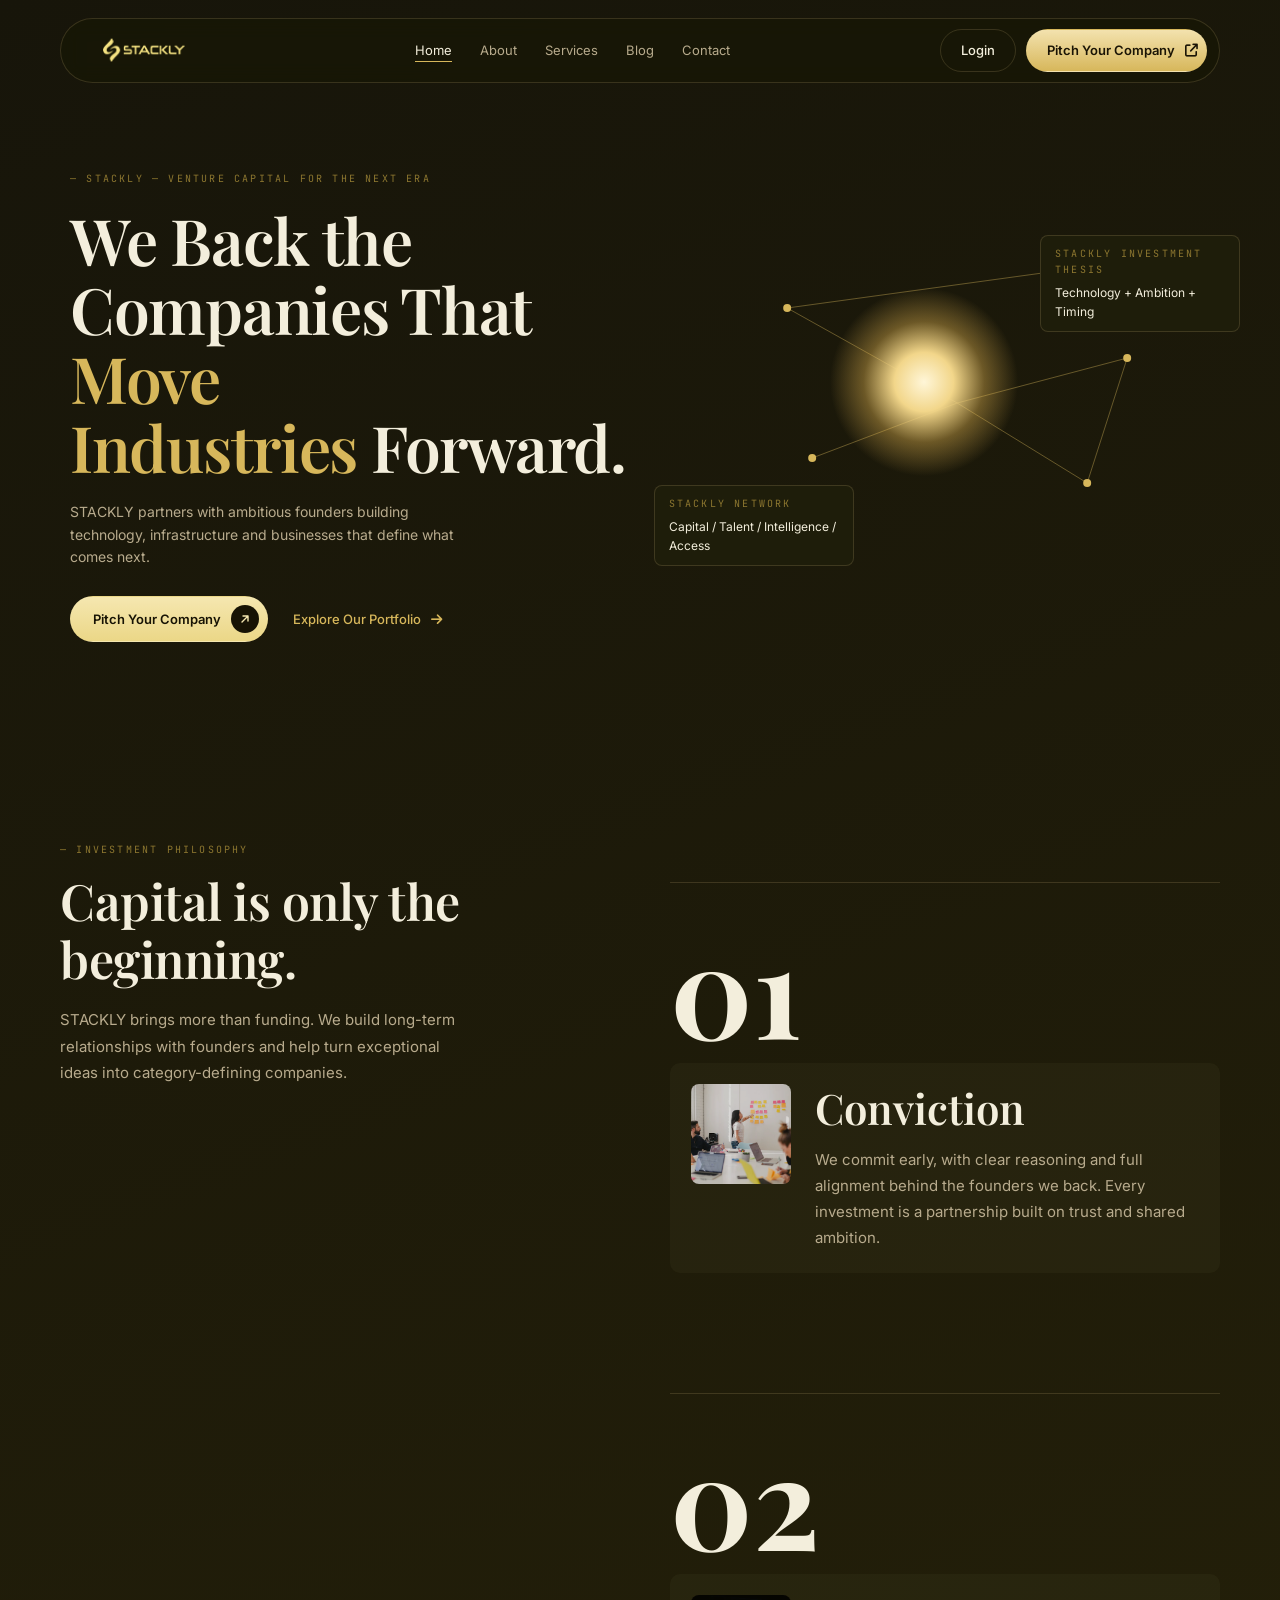
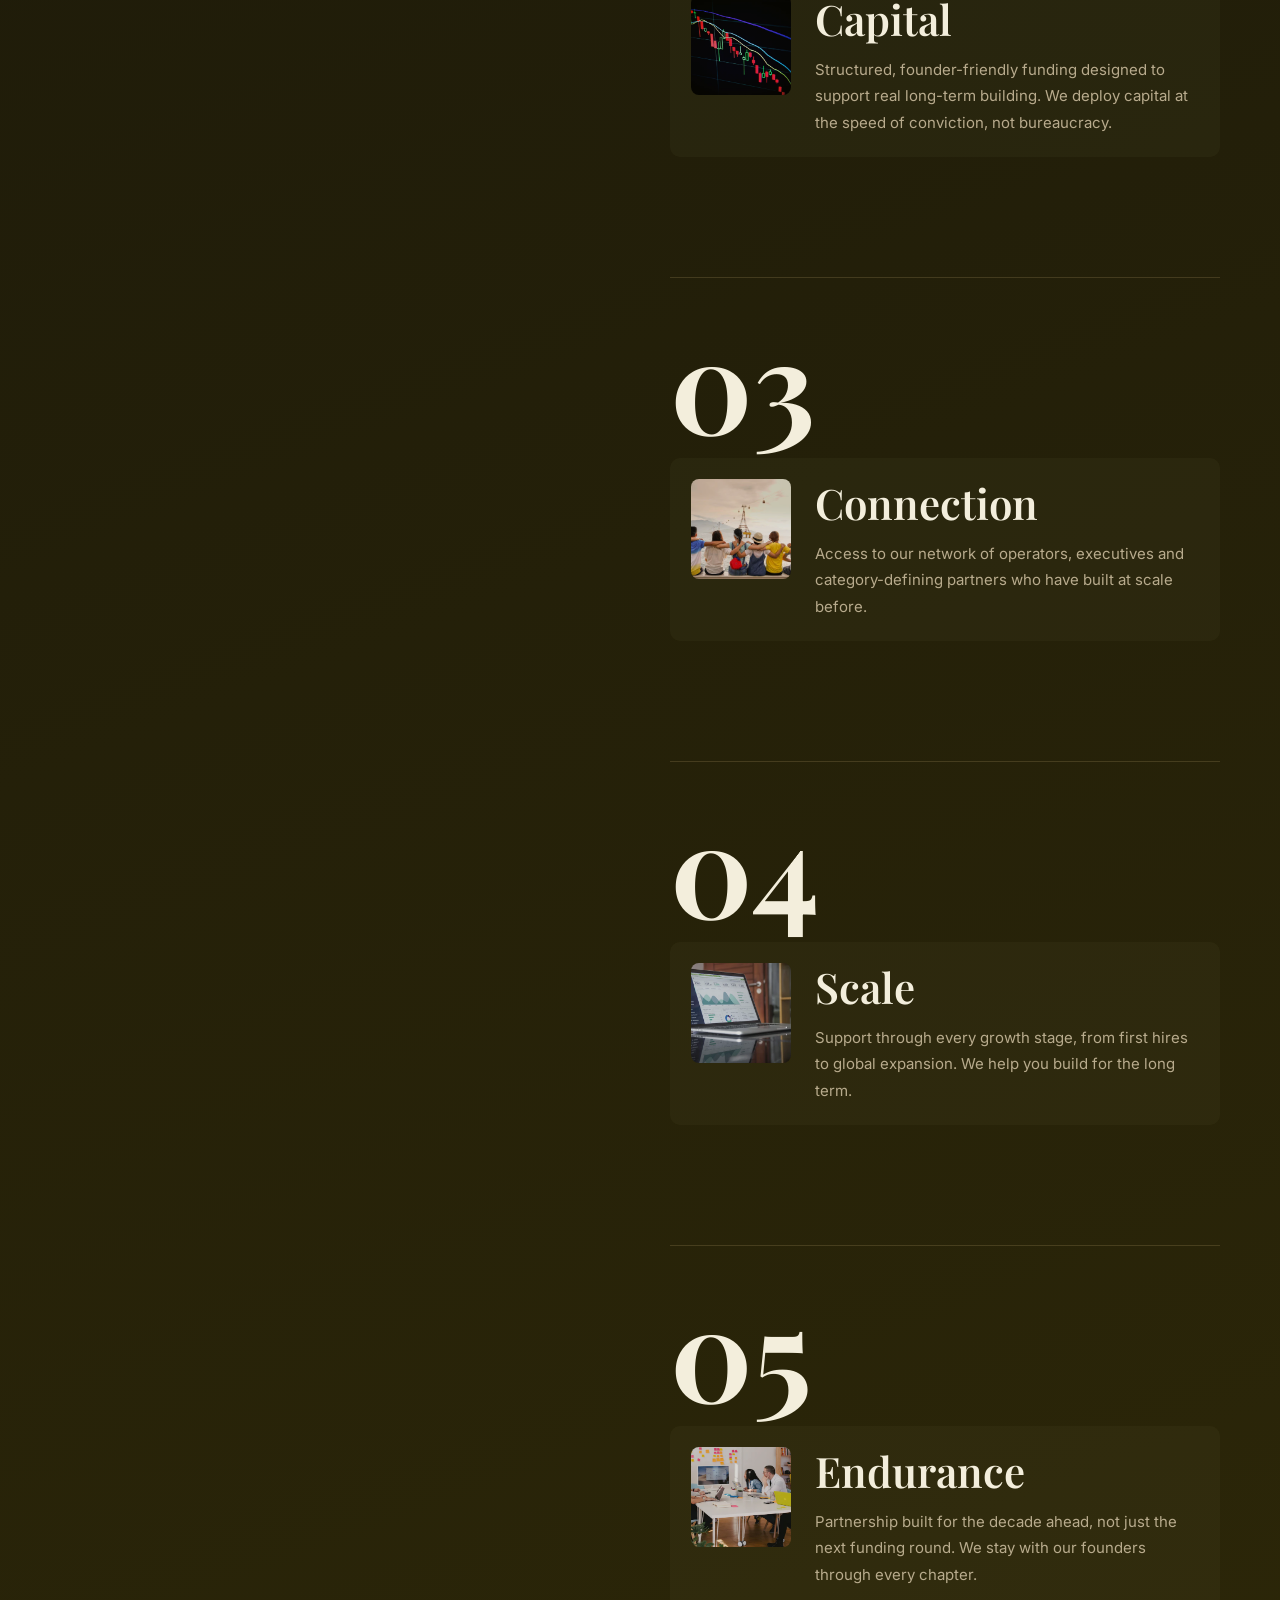
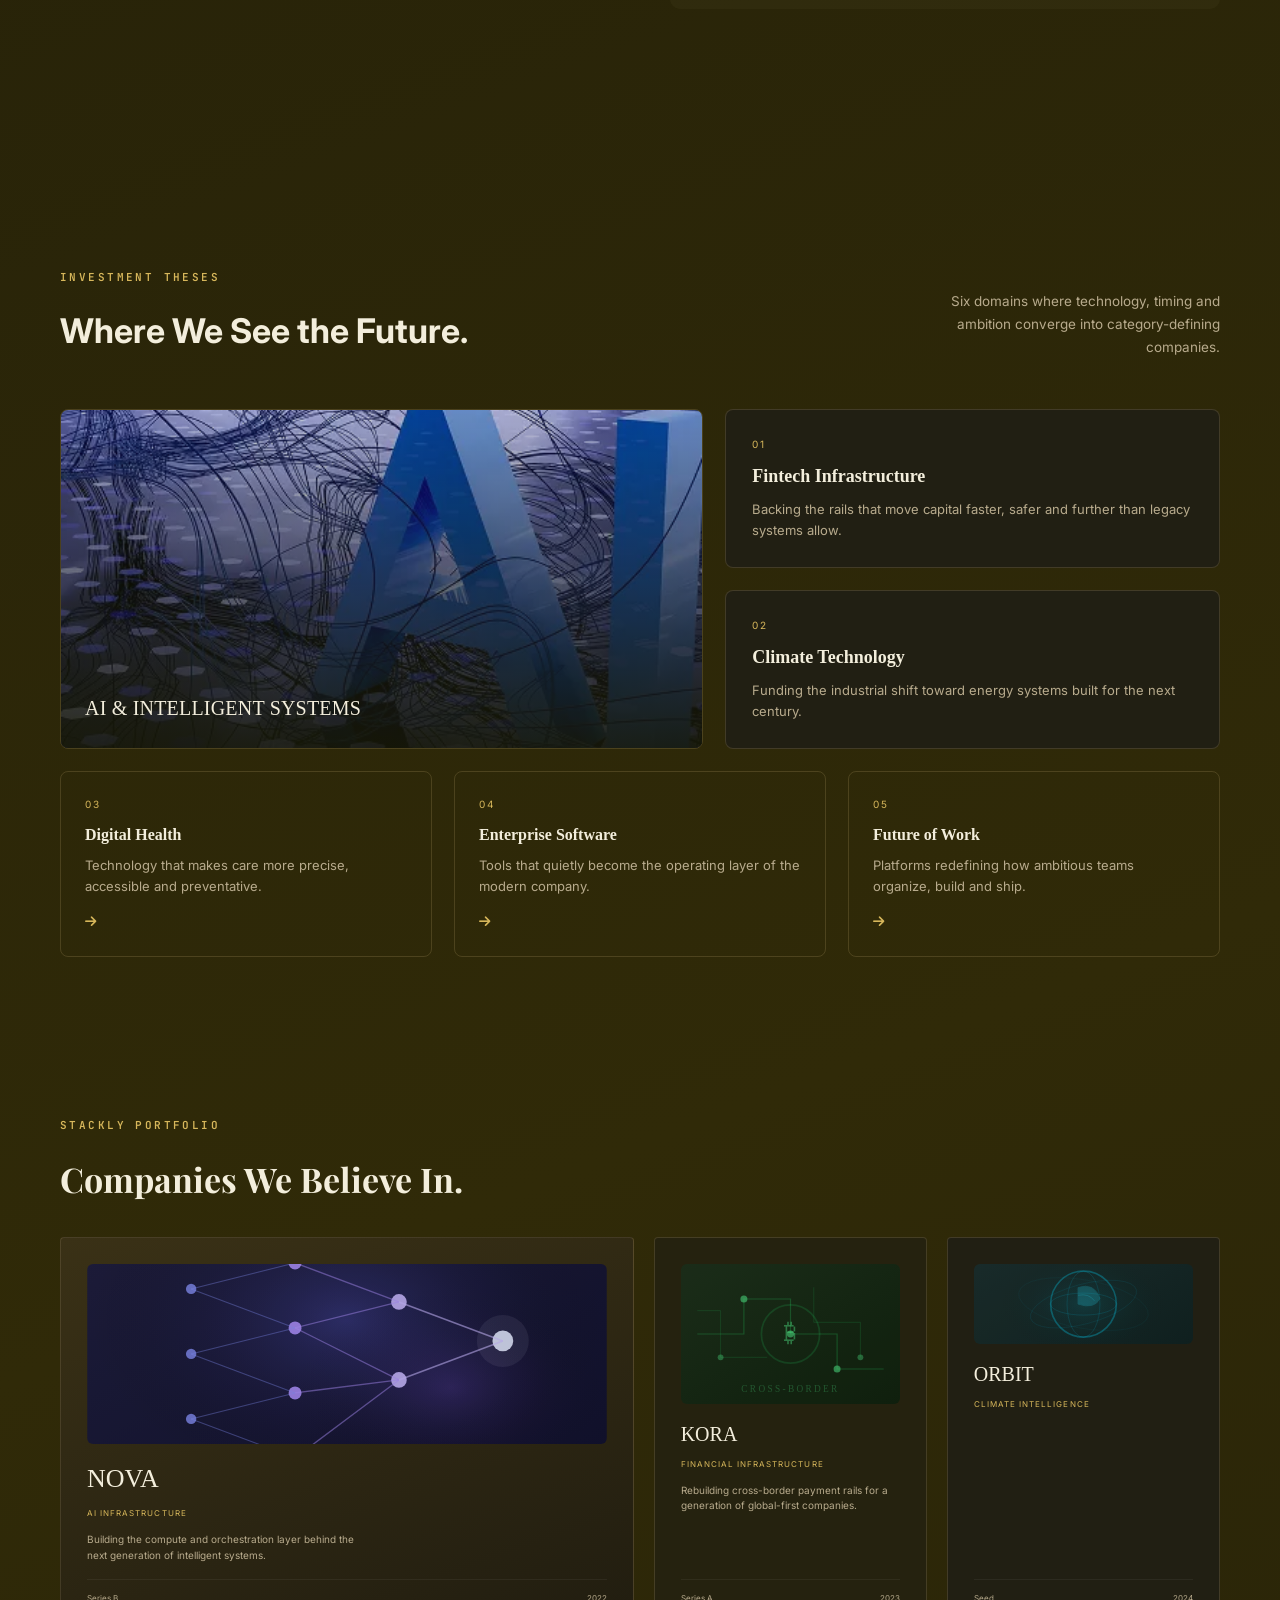
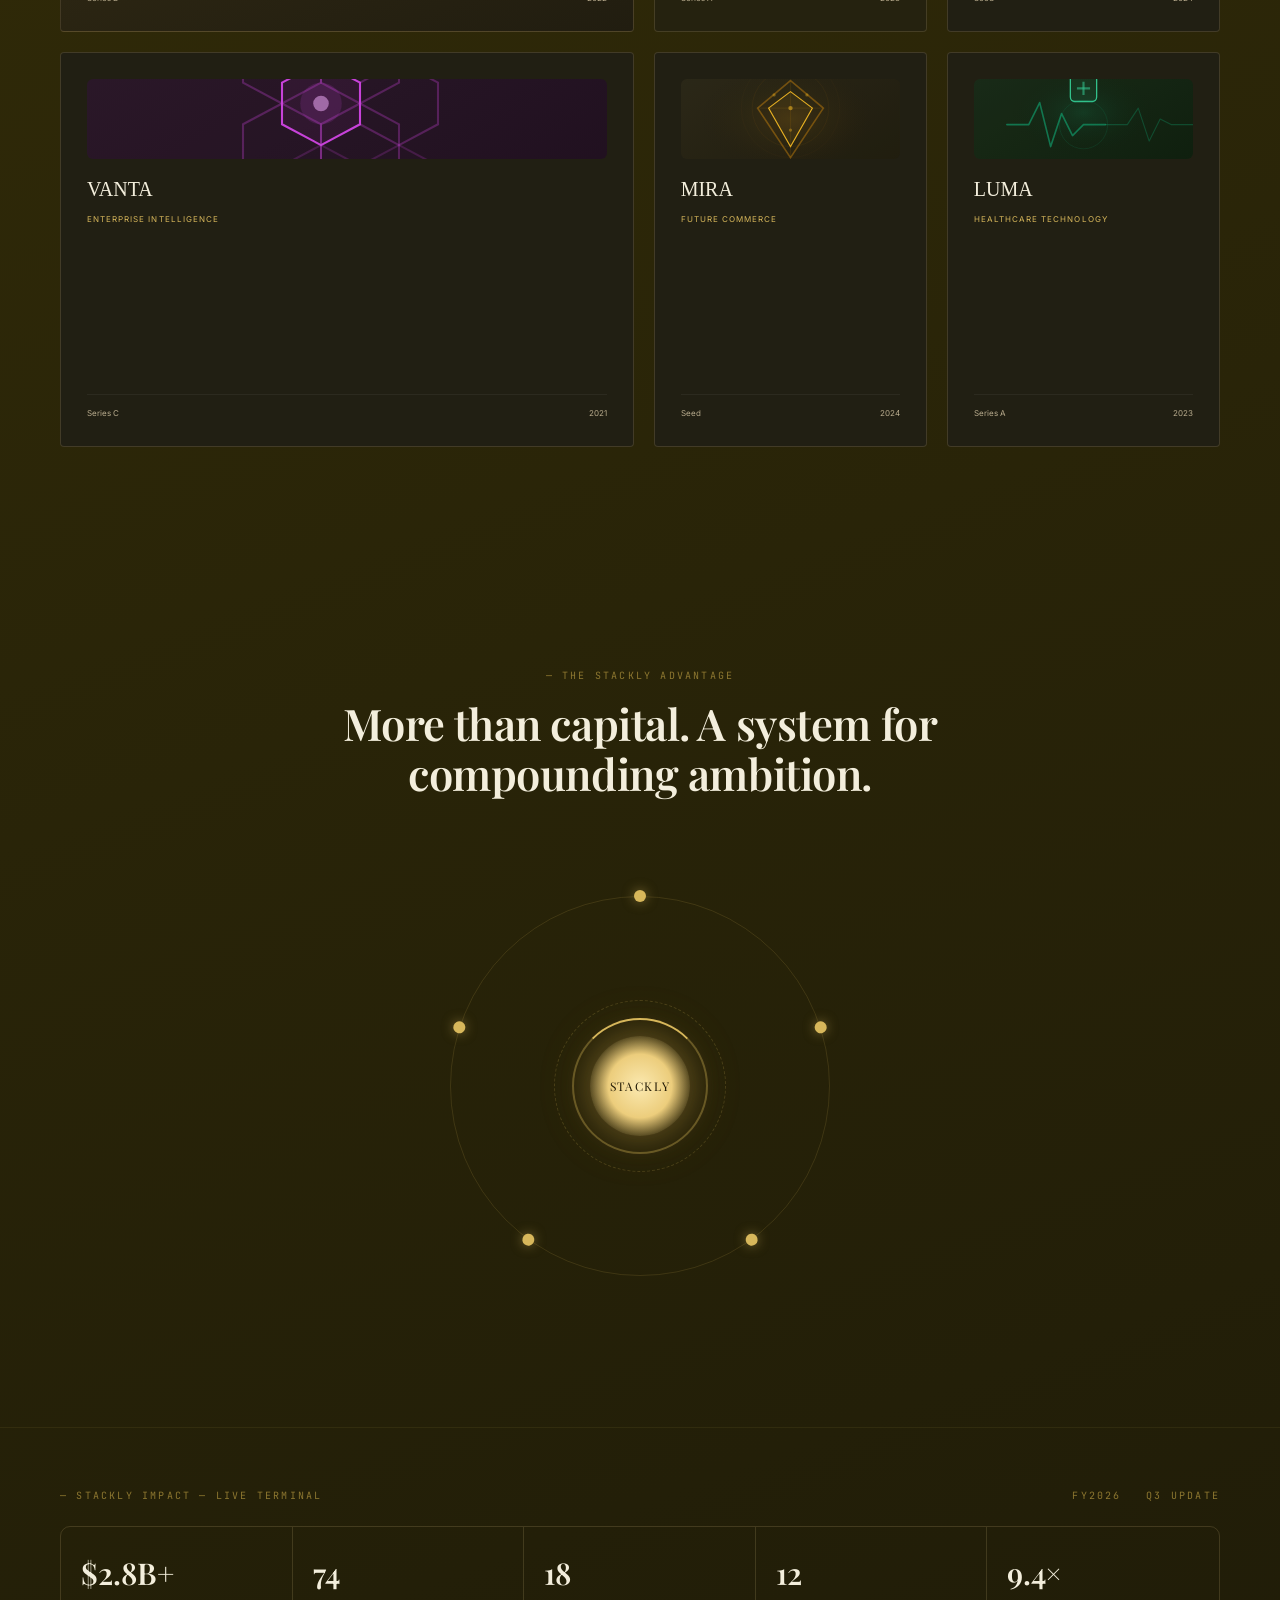
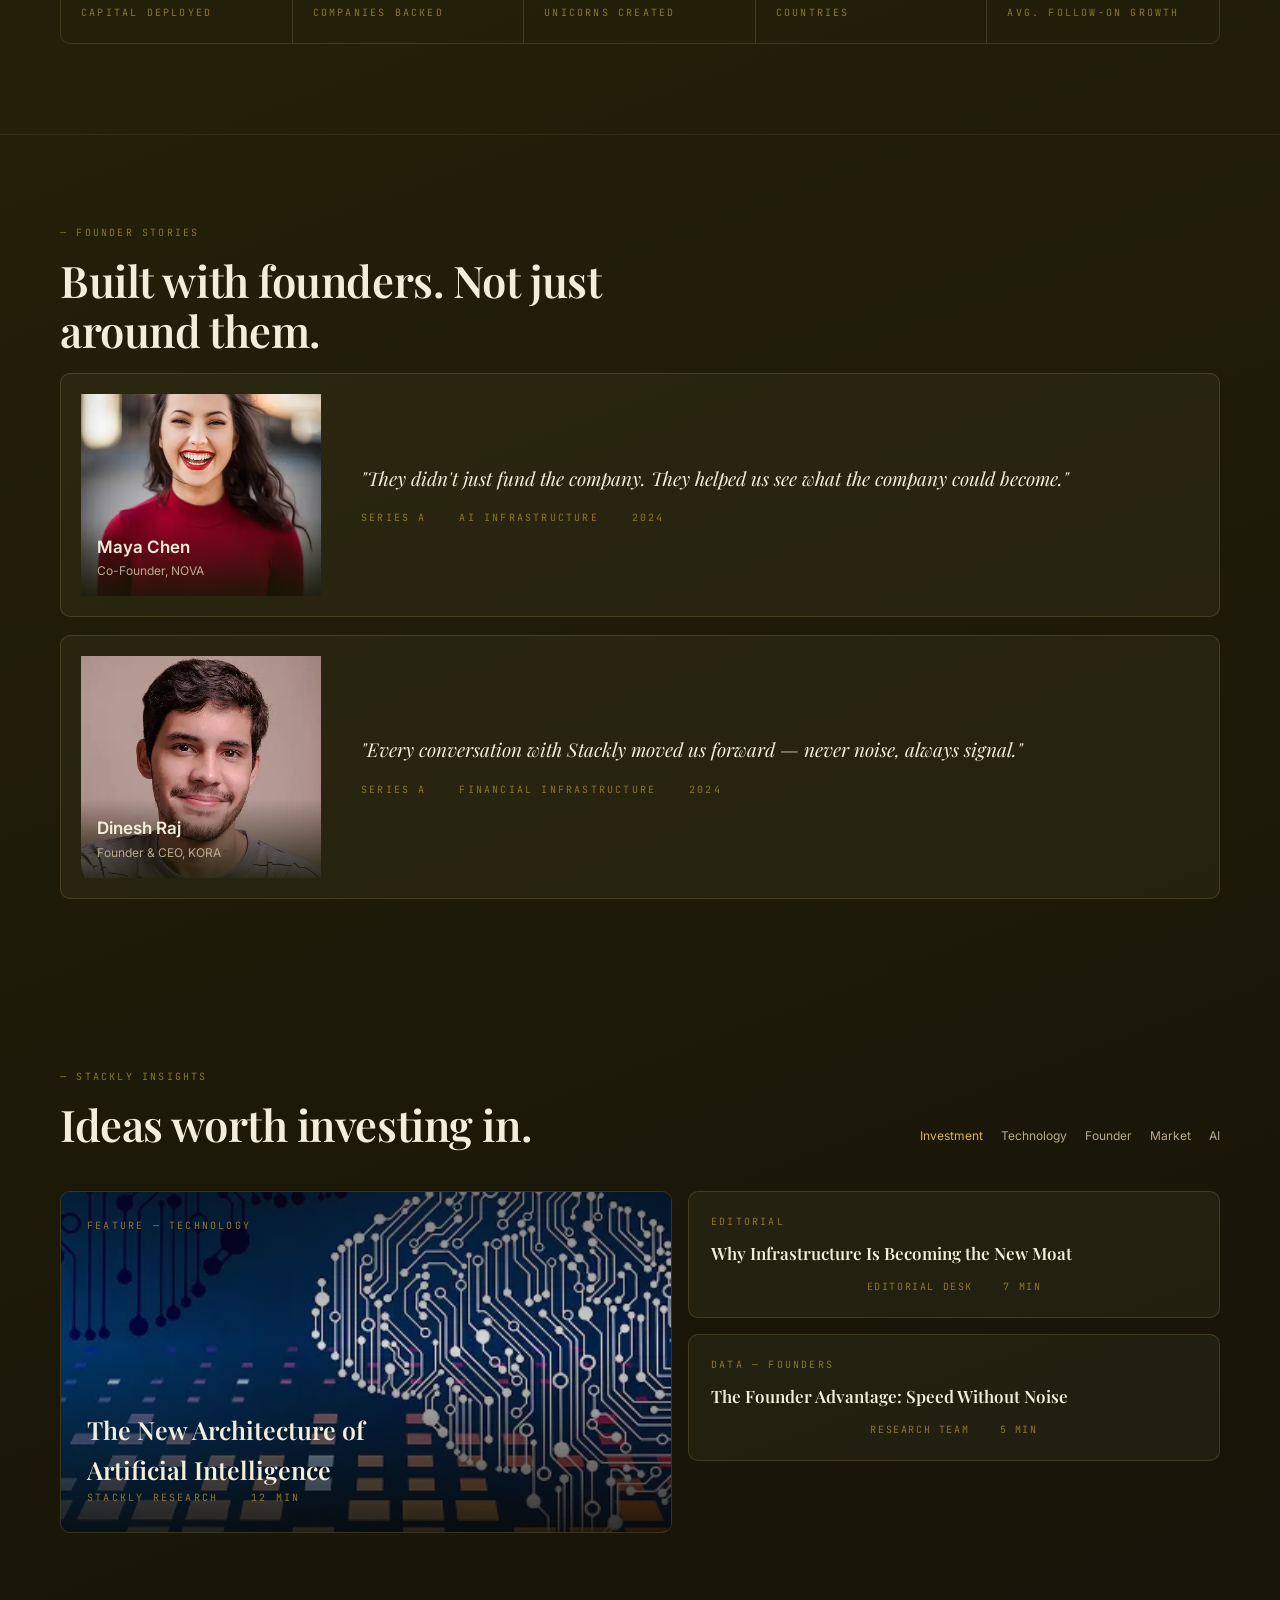
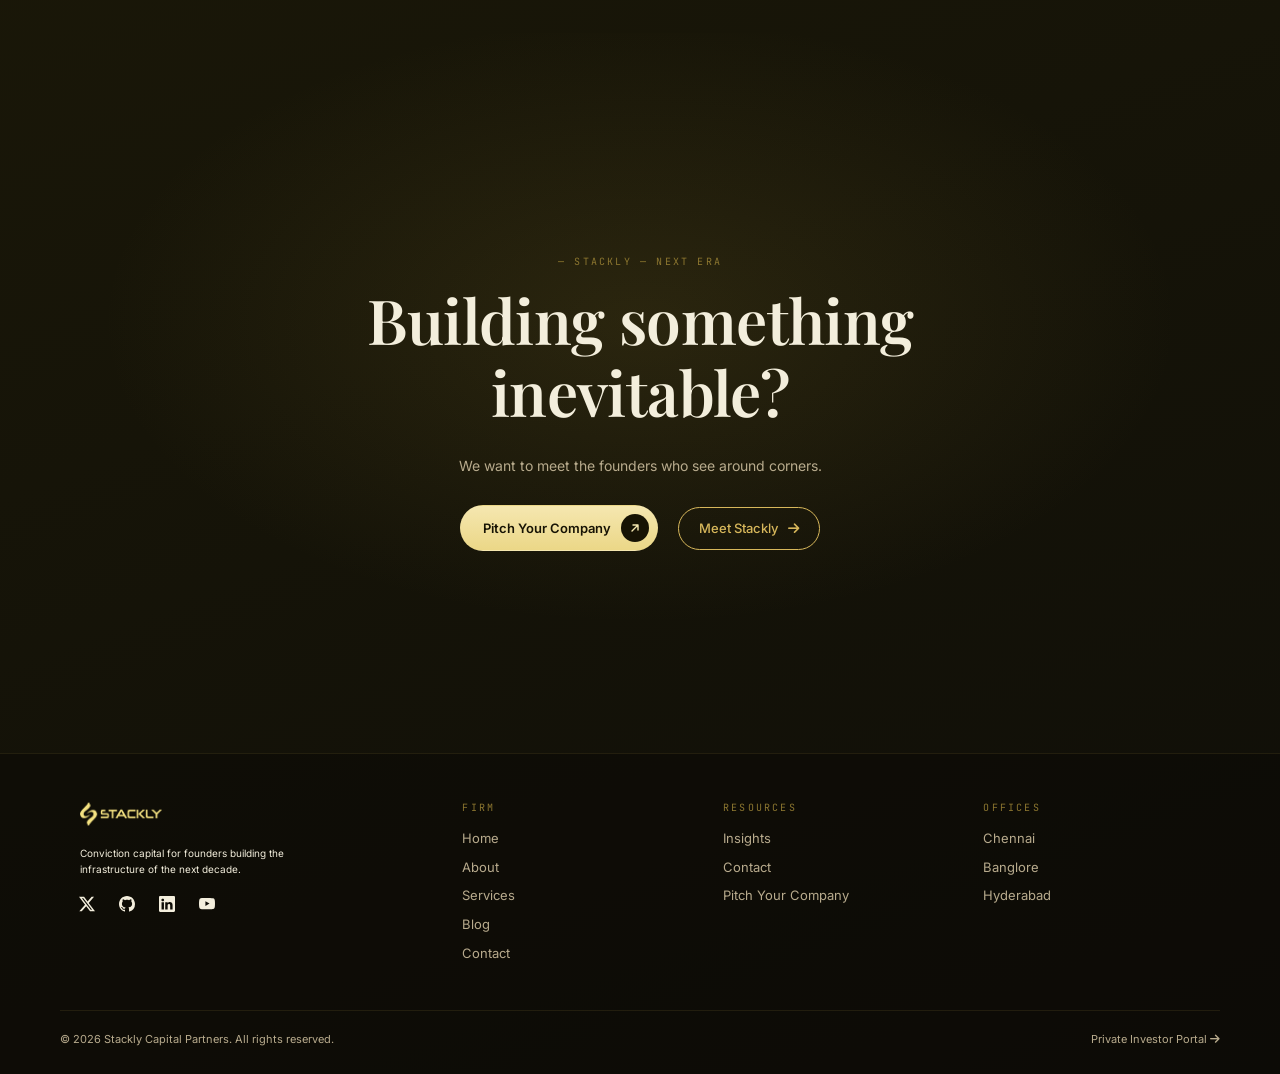
==== commit a36c550f: "adding images" ====
--- a/index.html
+++ b/index.html
@@ -30,7 +30,7 @@
         <button class="mobile-close-btn" id="mobileCloseBtn" aria-label="Close menu"><i class="fa-solid fa-xmark"></i></button>
   
       <nav class="nav">
-        <a class="logo" href="#top">
+        <a class="logo" href="index.html">
 <img
   src="./assets/logo-dark.webp"
   class="logo-dark"
@@ -40,7 +40,7 @@
 />        </a>
         <ul class="nav-links">
           <div class="mobile-nav-logo">
-          <a class="logo" href="#top">
+          <a class="logo" href="./index.html">
 <img
   src="./assets/logo-dark.webp"
   class="logo-dark"
@@ -126,28 +126,53 @@
       <div class="philosophy-right">
         <div class="philosophy-item">
           <span class="philosophy-num">01</span>
-          <h3>Conviction</h3>
-          <p>We commit early, with clear reasoning and full alignment behind the founders we back. Every investment is a partnership built on trust and shared ambition.</p>
+          <div class="philosophy-card-inner">
+            <img src="./assets/philosophy-conviction.webp" alt="Conviction" class="philosophy-img" loading="lazy">
+            <div class="philosophy-text">
+              <h3>Conviction</h3>
+              <p>We commit early, with clear reasoning and full alignment behind the founders we back. Every investment is a partnership built on trust and shared ambition.</p>
+            </div>
+          </div>
         </div>
         <div class="philosophy-item">
           <span class="philosophy-num">02</span>
-          <h3>Capital</h3>
-          <p>Structured, founder-friendly funding designed to support real long-term building. We deploy capital at the speed of conviction, not bureaucracy.</p>
+          <div class="philosophy-card-inner">
+            <img src="./assets/philosophy-capital.webp" alt="Capital" class="philosophy-img" loading="lazy">
+            <div class="philosophy-text">
+              <h3>Capital</h3>
+              <p>Structured, founder-friendly funding designed to support real long-term building. We deploy capital at the speed of conviction, not bureaucracy.</p>
+            </div>
+          </div>
         </div>
         <div class="philosophy-item">
           <span class="philosophy-num">03</span>
-          <h3>Connection</h3>
-          <p>Access to our network of operators, executives and category-defining partners who have built at scale before.</p>
+          <div class="philosophy-card-inner">
+            <img src="./assets/philosophy-connection.webp" alt="Connection" class="philosophy-img" loading="lazy">
+            <div class="philosophy-text">
+              <h3>Connection</h3>
+              <p>Access to our network of operators, executives and category-defining partners who have built at scale before.</p>
+            </div>
+          </div>
         </div>
         <div class="philosophy-item">
           <span class="philosophy-num">04</span>
-          <h3>Scale</h3>
-          <p>Support through every growth stage, from first hires to global expansion. We help you build for the long term.</p>
+          <div class="philosophy-card-inner">
+            <img src="./assets/philosophy-scale.webp" alt="Scale" class="philosophy-img" loading="lazy">
+            <div class="philosophy-text">
+              <h3>Scale</h3>
+              <p>Support through every growth stage, from first hires to global expansion. We help you build for the long term.</p>
+            </div>
+          </div>
         </div>
         <div class="philosophy-item">
           <span class="philosophy-num">05</span>
-          <h3>Endurance</h3>
-          <p>Partnership built for the decade ahead, not just the next funding round. We stay with our founders through every chapter.</p>
+          <div class="philosophy-card-inner">
+            <img src="./assets/philosophy-endurance.webp" alt="Endurance" class="philosophy-img" loading="lazy">
+            <div class="philosophy-text">
+              <h3>Endurance</h3>
+              <p>Partnership built for the decade ahead, not just the next funding round. We stay with our founders through every chapter.</p>
+            </div>
+          </div>
         </div>
       </div>
     </section>
@@ -225,94 +250,112 @@
 
         <!-- NOVA -->
         <div class="pf-card big">
-          <div>
-            <div class="pf-name">NOVA</div>
-            <div class="pf-tag">AI INFRASTRUCTURE</div>
-
-            <div class="pf-desc">
-              Building the compute and orchestration layer behind
-              the next generation of intelligent systems.
-            </div>
-          </div>
-
-          <div class="pf-meta">
-            <span>Series B</span>
-            <span>2022</span>
+          <img src="./assets/portfolio-nova.svg" alt="NOVA - AI Infrastructure" class="pf-card-img" loading="lazy">
+          <div class="pf-card-content">
+            <div>
+              <div class="pf-name">NOVA</div>
+              <div class="pf-tag">AI INFRASTRUCTURE</div>
+
+              <div class="pf-desc">
+                Building the compute and orchestration layer behind
+                the next generation of intelligent systems.
+              </div>
+            </div>
+
+            <div class="pf-meta">
+              <span>Series B</span>
+              <span>2022</span>
+            </div>
           </div>
         </div>
 
 
         <!-- KORA -->
         <div class="pf-card mid kora">
-          <div>
-            <div class="pf-name">KORA</div>
-            <div class="pf-tag">FINANCIAL INFRASTRUCTURE</div>
-
-            <div class="pf-desc">
-              Rebuilding cross-border payment rails for a
-              generation of global-first companies.
-            </div>
-          </div>
-
-          <div class="pf-meta">
-            <span>Series A</span>
-            <span>2023</span>
+          <img src="./assets/portfolio-kora.svg" alt="KORA - Financial Infrastructure" class="pf-card-img" loading="lazy">
+          <div class="pf-card-content">
+            <div>
+              <div class="pf-name">KORA</div>
+              <div class="pf-tag">FINANCIAL INFRASTRUCTURE</div>
+
+              <div class="pf-desc">
+                Rebuilding cross-border payment rails for a
+                generation of global-first companies.
+              </div>
+            </div>
+
+            <div class="pf-meta">
+              <span>Series A</span>
+              <span>2023</span>
+            </div>
           </div>
         </div>
 
 
         <!-- ORBIT -->
         <div class="pf-card small orbit">
-          <div>
-            <div class="pf-name">ORBIT</div>
-            <div class="pf-tag">CLIMATE INTELLIGENCE</div>
-          </div>
-
-          <div class="pf-meta">
-            <span>Seed</span>
-            <span>2024</span>
+          <img src="./assets/portfolio-orbit.svg" alt="ORBIT - Climate Intelligence" class="pf-card-img" loading="lazy">
+          <div class="pf-card-content">
+            <div>
+              <div class="pf-name">ORBIT</div>
+              <div class="pf-tag">CLIMATE INTELLIGENCE</div>
+            </div>
+
+            <div class="pf-meta">
+              <span>Seed</span>
+              <span>2024</span>
+            </div>
           </div>
         </div>
 
 
         <!-- VANTA -->
         <div class="pf-card small vanta">
-          <div>
-            <div class="pf-name">VANTA</div>
-            <div class="pf-tag">ENTERPRISE INTELLIGENCE</div>
-          </div>
-
-          <div class="pf-meta">
-            <span>Series C</span>
-            <span>2021</span>
+          <img src="./assets/portfolio-vanta.svg" alt="VANTA - Enterprise Intelligence" class="pf-card-img" loading="lazy">
+          <div class="pf-card-content">
+            <div>
+              <div class="pf-name">VANTA</div>
+              <div class="pf-tag">ENTERPRISE INTELLIGENCE</div>
+            </div>
+
+            <div class="pf-meta">
+              <span>Series C</span>
+              <span>2021</span>
+            </div>
           </div>
         </div>
 
 
         <!-- MIRA -->
         <div class="pf-card small mira">
-          <div>
-            <div class="pf-name">MIRA</div>
-            <div class="pf-tag">FUTURE COMMERCE</div>
-          </div>
-
-          <div class="pf-meta">
-            <span>Seed</span>
-            <span>2024</span>
+          <img src="./assets/portfolio-mira.svg" alt="MIRA - Future Commerce" class="pf-card-img" loading="lazy">
+          <div class="pf-card-content">
+            <div>
+              <div class="pf-name">MIRA</div>
+              <div class="pf-tag">FUTURE COMMERCE</div>
+            </div>
+
+            <div class="pf-meta">
+              <span>Seed</span>
+              <span>2024</span>
+            </div>
           </div>
         </div>
 
 
         <!-- LUMA -->
         <div class="pf-card small luma">
-          <div>
-            <div class="pf-name">LUMA</div>
-            <div class="pf-tag">HEALTHCARE TECHNOLOGY</div>
-          </div>
-
-          <div class="pf-meta">
-            <span>Series A</span>
-            <span>2023</span>
+          <img src="./assets/portfolio-luma.svg" alt="LUMA - Healthcare Technology" class="pf-card-img" loading="lazy">
+          <div class="pf-card-content">
+            <div>
+              <div class="pf-name">LUMA</div>
+              <div class="pf-tag">HEALTHCARE TECHNOLOGY</div>
+            </div>
+
+            <div class="pf-meta">
+              <span>Series A</span>
+              <span>2023</span>
+            </div>
           </div>
         </div>
 
--- a/styles.css
+++ b/styles.css
@@ -398,6 +398,146 @@
 }
 
 /* ═══════════════════════════════════════════════════════
+   HOVER ACCENT COLORS — Unique per card type
+   ═══════════════════════════════════════════════════════ */
+
+/* Thread cards — warm gold glow */
+.thread-card:hover {
+  border-color: rgba(215, 183, 91, 0.4);
+  box-shadow: 0 8px 30px rgba(215, 183, 91, 0.12), 0 0 40px rgba(215, 183, 91, 0.04);
+}
+.thread-card:hover .tag {
+  color: var(--gold-bright);
+}
+
+/* Thread mini cards — subtle amber border */
+.thread-mini:hover {
+  border-color: rgba(245, 216, 135, 0.45);
+  box-shadow: 0 6px 24px rgba(245, 216, 135, 0.1), 0 0 30px rgba(245, 216, 135, 0.04);
+}
+.thread-mini:hover .tag {
+  color: var(--gold-bright);
+}
+.thread-mini:hover .arrow {
+  transform: translateX(4px);
+  transition: transform 0.3s ease;
+}
+
+/* Thread feature — bright glow on hover */
+.thread-feature {
+  transition: border-color 0.35s ease, box-shadow 0.35s ease;
+}
+.thread-feature:hover {
+  border-color: rgba(215, 183, 91, 0.5);
+  box-shadow: 0 8px 36px rgba(215, 183, 91, 0.15);
+}
+.thread-feature:hover img {
+  transform: scale(1.06);
+  transition: transform 0.5s ease;
+}
+
+/* Insight cards — purple accent */
+.insight:hover {
+  border-color: rgba(168, 139, 250, 0.4);
+  box-shadow: 0 6px 28px rgba(168, 139, 250, 0.1), 0 0 30px rgba(168, 139, 250, 0.04);
+}
+.insight:hover h3 {
+  color: var(--gold-light);
+}
+
+/* Feature article — golden overlay glow */
+.feature:hover {
+  border-color: rgba(215, 183, 91, 0.45);
+  box-shadow: 0 10px 40px rgba(215, 183, 91, 0.12);
+}
+
+/* Stats — subtle pulse on hover */
+.stat:hover {
+  border-color: rgba(215, 183, 91, 0.25);
+}
+.stat:hover strong {
+  color: var(--gold-bright);
+  transition: color 0.3s ease;
+}
+
+/* Info cards (services) — emerald accent */
+.info-card:hover {
+  border-color: rgba(52, 211, 153, 0.35);
+  box-shadow: 0 6px 28px rgba(52, 211, 153, 0.08), 0 0 30px rgba(52, 211, 153, 0.03);
+}
+
+/* Stage cells — warm amber */
+.stage-cell:hover {
+  background: rgba(215, 183, 91, 0.06);
+  border-color: rgba(215, 183, 91, 0.3);
+}
+
+/* Person cards (about) — soft gold */
+.person-card:hover {
+  border-color: rgba(215, 183, 91, 0.35);
+  box-shadow: 0 6px 24px rgba(215, 183, 91, 0.1);
+}
+
+/* Principle cards — bright gold highlight */
+.principle-card:hover {
+  background: rgba(215, 183, 91, 0.08);
+  border-color: rgba(215, 183, 91, 0.3);
+}
+
+/* Contact form — warm glow */
+.contact-form-wrapper:hover {
+  border-color: rgba(215, 183, 91, 0.35);
+  box-shadow: 0 6px 28px rgba(215, 183, 91, 0.08);
+}
+
+/* Office items — gold shift */
+.office-item:hover {
+  border-color: rgba(215, 183, 91, 0.3);
+  background: rgba(215, 183, 91, 0.04);
+}
+
+/* Brand tabs — bright highlight */
+.brand-tabs span:hover {
+  color: var(--gold-bright);
+  border-color: rgba(215, 183, 91, 0.5);
+  box-shadow: 0 4px 16px rgba(215, 183, 91, 0.12);
+}
+
+/* Pills — glowing accent */
+.pill:hover {
+  background: rgba(215, 183, 91, 0.1);
+  border-color: rgba(215, 183, 91, 0.4);
+  box-shadow: 0 4px 16px rgba(215, 183, 91, 0.1);
+}
+
+/* Navigation active link */
+.nav-links a {
+  transition: color 0.25s ease, border-color 0.25s ease;
+}
+.nav-links a:hover {
+  color: var(--gold);
+}
+
+/* Button hover enhancements */
+.btn-fill:hover {
+  background: linear-gradient(180deg, #fef3c7, #f5e7b0);
+  box-shadow: 0 4px 20px rgba(245, 231, 176, 0.25);
+}
+.btn-ghost:hover {
+  border-color: rgba(215, 183, 91, 0.5);
+  background: rgba(215, 183, 91, 0.06);
+  color: var(--gold-light);
+}
+.btn-outline:hover {
+  background: rgba(215, 183, 91, 0.08);
+  box-shadow: 0 4px 16px rgba(215, 183, 91, 0.1);
+}
+.btn-gold:hover {
+  background: linear-gradient(180deg, #fef3c7, #e8d49a);
+  box-shadow: 0 4px 20px rgba(215, 183, 91, 0.2);
+}
+
+/* ═══════════════════════════════════════════════════════
    BUTTONS
    ═══════════════════════════════════════════════════════ */
 
@@ -644,6 +784,48 @@
   max-width: 440px;
 }
 
+/* Philosophy card with image */
+.philosophy-card-inner {
+  display: flex;
+  align-items: flex-start;
+  gap: 24px;
+  padding: 20px;
+  border-radius: 10px;
+  background: rgba(255, 236, 186, 0.03);
+  border: 1px solid transparent;
+  transition: all 0.4s ease;
+}
+.philosophy-card-inner:hover {
+  border-color: rgba(215, 183, 91, 0.45);
+  box-shadow: 0 8px 32px rgba(215, 183, 91, 0.12), 0 0 50px rgba(215, 183, 91, 0.05);
+  background: rgba(255, 236, 186, 0.07);
+  transform: translateX(4px);
+}
+.philosophy-img {
+  width: 100px;
+  height: 100px;
+  flex-shrink: 0;
+  border-radius: 8px;
+  object-fit: cover;
+  opacity: 0.85;
+  transition: all 0.4s ease;
+}
+.philosophy-card-inner:hover .philosophy-img {
+  opacity: 1;
+  transform: scale(1.08) rotate(-1deg);
+  box-shadow: 0 4px 20px rgba(215, 183, 91, 0.2);
+}
+.philosophy-text {
+  flex: 1;
+}
+.philosophy-text h3 {
+  transition: color 0.3s ease;
+}
+.philosophy-card-inner:hover .philosophy-text h3 {
+  color: var(--gold-light);
+  text-shadow: 0 0 12px rgba(215, 183, 91, 0.15);
+}
+
 @media (max-width: 768px) {
   .philosophy-scroll { grid-template-columns: 1fr; gap: 30px; padding: 60px 0; }
   .philosophy-left { position: relative; top: 0; }
@@ -728,6 +910,65 @@
   margin-top: 16px; padding-top: 12px;
   border-top: 1px solid rgba(255, 255, 255, 0.05);
   font-size: 8px; color: var(--muted);
+}
+
+/* Portfolio card image */
+.pf-card-img {
+  width: 100%;
+  height: 140px;
+  object-fit: cover;
+  border-radius: 6px;
+  margin-bottom: 14px;
+  opacity: 0.9;
+  transition: opacity 0.35s ease, transform 0.4s ease;
+}
+.pf-card:hover .pf-card-img {
+  opacity: 1;
+  transform: scale(1.03);
+}
+.pf-card-content {
+  display: flex;
+  flex-direction: column;
+  justify-content: space-between;
+  flex: 1;
+}
+.pf-card.big .pf-card-img {
+  height: 180px;
+}
+.pf-card.small .pf-card-img {
+  height: 80px;
+}
+
+/* Portfolio card hover — unique accent per card */
+.pf-card.big {
+  transition: border-color 0.35s ease, box-shadow 0.35s ease, transform 0.3s ease;
+}
+.pf-card.big:hover {
+  border-color: rgba(99, 102, 241, 0.5);
+  box-shadow: 0 8px 32px rgba(99, 102, 241, 0.15), 0 0 40px rgba(99, 102, 241, 0.05);
+}
+.pf-card.kora:hover {
+  border-color: rgba(34, 197, 94, 0.5);
+  box-shadow: 0 8px 32px rgba(34, 197, 94, 0.12), 0 0 40px rgba(34, 197, 94, 0.05);
+}
+.pf-card.orbit:hover {
+  border-color: rgba(6, 182, 212, 0.5);
+  box-shadow: 0 8px 32px rgba(6, 182, 212, 0.12), 0 0 40px rgba(6, 182, 212, 0.05);
+}
+.pf-card.vanta:hover {
+  border-color: rgba(217, 70, 239, 0.5);
+  box-shadow: 0 8px 32px rgba(217, 70, 239, 0.12), 0 0 40px rgba(217, 70, 239, 0.05);
+}
+.pf-card.mira:hover {
+  border-color: rgba(245, 158, 11, 0.5);
+  box-shadow: 0 8px 32px rgba(245, 158, 11, 0.12), 0 0 40px rgba(245, 158, 11, 0.05);
+}
+.pf-card.luma:hover {
+  border-color: rgba(16, 185, 129, 0.5);
+  box-shadow: 0 8px 32px rgba(16, 185, 129, 0.12), 0 0 40px rgba(16, 185, 129, 0.05);
+}
+.pf-card:hover {
+  transform: scale(1.03);
 }
 
 /* ═══════════════════════════════════════════════════════
@@ -1412,18 +1653,107 @@
 /* Principles */
 .principles { padding: 55px 42px 54px; border-top: 1px solid var(--line); border-bottom: 1px solid var(--line); }
 .principles h2 { font-family: var(--serif); color: var(--text); font-size: 25px; line-height: 1.25; font-weight: 500; letter-spacing: -0.7px; margin-bottom: 27px; }
+
+/* Principles horizontal scroll */
+.principles-scroll {
+  display: flex;
+  gap: 16px;
+  overflow-x: auto;
+  padding-bottom: 16px;
+  border-top: 1px solid rgba(215, 183, 91, 0.10);
+  border-bottom: 1px solid rgba(215, 183, 91, 0.10);
+  scroll-snap-type: x mandatory;
+  -webkit-overflow-scrolling: touch;
+  scrollbar-width: thin;
+  scrollbar-color: rgba(215, 183, 91, 0.3) transparent;
+}
+.principles-scroll::-webkit-scrollbar { height: 4px; }
+.principles-scroll::-webkit-scrollbar-track { background: transparent; }
+.principles-scroll::-webkit-scrollbar-thumb { background: rgba(215, 183, 91, 0.3); border-radius: 2px; }
+
 .principles-grid { display: grid; grid-template-columns: repeat(5, 1fr); border-top: 1px solid rgba(215, 183, 91, 0.10); border-bottom: 1px solid rgba(215, 183, 91, 0.10); }
 
 .principle-card {
-  min-height: 82px; position: relative; padding: 18px 16px 15px;
+  min-width: 200px;
+  min-height: 120px;
+  position: relative;
+  padding: 22px 20px 20px;
   border-right: 1px solid rgba(215, 183, 91, 0.09);
   background: rgba(40, 39, 10, 0.14);
+  border-radius: 6px;
+  flex-shrink: 0;
+  scroll-snap-align: start;
+  transition: background 0.3s ease, border-color 0.3s ease, box-shadow 0.3s ease, transform 0.3s ease;
+}
+.principle-card:hover {
+  background: rgba(215, 183, 91, 0.08);
+  border-color: rgba(215, 183, 91, 0.35);
+  box-shadow: 0 4px 20px rgba(215, 183, 91, 0.1);
+  transform: translateY(-2px);
 }
 .principle-card:last-child { border-right: none; }
-.principle-number { position: absolute; top: 12px; left: 14px; color: rgba(215, 183, 91, 0.42); font-size: 5px; letter-spacing: 1px; }
-.principle-icon { position: absolute; top: 8px; right: 9px; color: #b8952f; font-size: 13px; line-height: 1; font-family: Georgia, serif; }
-.principle-card h3 { margin-top: 12px; margin-bottom: 7px; color: var(--text); font-family: var(--serif); font-size: 9px; font-weight: 600; letter-spacing: -0.1px; }
-.principle-card p { max-width: 120px; color: var(--muted); font-size: 6px; line-height: 1.65; }
+.principle-number { position: absolute; top: 14px; left: 16px; color: rgba(215, 183, 91, 0.5); font-size: 10px; letter-spacing: 1px; font-family: var(--mono); }
+.principle-icon { position: absolute; top: 12px; right: 12px; color: #d7b75b; font-size: 16px; line-height: 1; font-family: Georgia, serif; transition: color 0.3s ease, transform 0.3s ease; }
+.principle-card:hover .principle-icon { color: var(--gold-bright); transform: scale(1.15); }
+.principle-card h3 { margin-top: 18px; margin-bottom: 10px; color: var(--text); font-family: var(--serif); font-size: 15px; font-weight: 600; letter-spacing: -0.1px; }
+.principle-card p { max-width: 180px; color: var(--muted); font-size: 11px; line-height: 1.65; }
+
+/* Services page background images */
+.stack-panel {
+  background-size: cover;
+  background-position: center;
+  background-repeat: no-repeat;
+  transition: all 0.5s ease;
+}
+.stack-panel::before {
+  content: '';
+  position: absolute;
+  inset: 0;
+  background: linear-gradient(135deg, rgba(23, 24, 5, 0.88) 0%, rgba(23, 24, 5, 0.72) 100%);
+  pointer-events: none;
+  z-index: 0;
+  transition: all 0.5s ease;
+}
+.stack-panel > * {
+  position: relative;
+  z-index: 1;
+}
+.stack-panel:hover::before {
+  background: linear-gradient(135deg, rgba(23, 24, 5, 0.7) 0%, rgba(23, 24, 5, 0.5) 100%);
+}
+.stack-panel:hover {
+  background-size: 105%;
+  background-position: center;
+}
+
+/* Stack number — glowing accent */
+.stack-number {
+  transition: color 0.4s ease, text-shadow 0.4s ease;
+}
+.stack-panel[data-index="0"]:hover .stack-number {
+  color: rgba(215, 183, 91, 0.5);
+  text-shadow: 0 0 30px rgba(215, 183, 91, 0.15);
+}
+.stack-panel[data-index="1"]:hover .stack-number {
+  color: rgba(167, 139, 250, 0.5);
+  text-shadow: 0 0 30px rgba(167, 139, 250, 0.15);
+}
+.stack-panel[data-index="2"]:hover .stack-number {
+  color: rgba(74, 222, 128, 0.5);
+  text-shadow: 0 0 30px rgba(74, 222, 128, 0.15);
+}
+.stack-panel[data-index="3"]:hover .stack-number {
+  color: rgba(34, 211, 238, 0.5);
+  text-shadow: 0 0 30px rgba(34, 211, 238, 0.15);
+}
+.stack-panel[data-index="4"]:hover .stack-number {
+  color: rgba(251, 191, 36, 0.5);
+  text-shadow: 0 0 30px rgba(251, 191, 36, 0.15);
+}
+.stack-panel[data-index="5"]:hover .stack-number {
+  color: rgba(52, 211, 153, 0.5);
+  text-shadow: 0 0 30px rgba(52, 211, 153, 0.15);
+}
 
 /* Network */
 .network-section {
@@ -1466,6 +1796,357 @@
 .node-bangalore .node-label { left: -4px; top: 17px; }
 
 /* ═══════════════════════════════════════════════════════
+   ABOUT PAGE — Enhanced Hover Effects
+   ═══════════════════════════════════════════════════════ */
+
+/* Person cards — warm golden glow */
+.person-card:hover {
+  border-color: rgba(215, 183, 91, 0.45);
+  box-shadow: 0 8px 32px rgba(215, 183, 91, 0.12), 0 0 30px rgba(215, 183, 91, 0.04);
+  transform: scale(1.03);
+}
+.person-card:hover .person-image img {
+  transform: scale(1.05);
+  transition: transform 0.4s ease;
+}
+
+/* Timeline content — amber accent */
+.timeline-content:hover {
+  border-color: rgba(245, 216, 135, 0.4);
+  box-shadow: 0 6px 24px rgba(245, 216, 135, 0.08);
+}
+.timeline-content:hover h3 {
+  color: var(--gold-light);
+}
+
+/* Timeline dots — golden pulse */
+.timeline-dot i:hover {
+  background: rgba(215, 183, 91, 0.15);
+}
+
+/* Network nodes — cyan accent on hover */
+.network-node:hover .node-dot {
+  background: var(--gold-bright);
+  box-shadow: 0 0 16px rgba(240, 217, 140, 0.6);
+  transform: scale(1.3);
+  transition: all 0.3s ease;
+}
+.network-node:hover .node-label {
+  color: var(--gold-bright);
+}
+
+/* ═══════════════════════════════════════════════════════
+   SERVICES PAGE — Enhanced Hover Effects
+   ═══════════════════════════════════════════════════════ */
+
+/* Info cards — emerald accent */
+.info-card:hover {
+  border-color: rgba(52, 211, 153, 0.4);
+  box-shadow: 0 6px 28px rgba(52, 211, 153, 0.1), 0 0 30px rgba(52, 211, 153, 0.04);
+}
+.info-card:hover h3 {
+  color: var(--gold-light);
+}
+
+/* Stage cells — warm amber */
+.stage-cell:hover {
+  background: rgba(215, 183, 91, 0.08);
+  border-color: rgba(215, 183, 91, 0.35);
+}
+.stage-cell:hover .stage-value {
+  color: var(--gold-bright);
+}
+
+/* GTM cards — gold glow */
+.gtm-card:hover {
+  border-color: rgba(215, 183, 91, 0.4);
+  box-shadow: 0 6px 24px rgba(215, 183, 91, 0.1);
+}
+.gtm-item:hover {
+  background: rgba(215, 183, 91, 0.06);
+  border-color: rgba(215, 183, 91, 0.3);
+}
+
+/* Intel card — cyan accent */
+.intel-card:hover {
+  border-color: rgba(34, 211, 238, 0.35);
+  box-shadow: 0 6px 24px rgba(34, 211, 238, 0.08);
+}
+.intel-card:hover .bar {
+  background: linear-gradient(180deg, rgba(34, 211, 238, 0.6), rgba(34, 211, 238, 0.2));
+}
+
+/* Brand tabs — bright highlight */
+.brand-tabs span:hover {
+  color: var(--gold-bright);
+  border-color: rgba(215, 183, 91, 0.5);
+  box-shadow: 0 4px 16px rgba(215, 183, 91, 0.12);
+}
+
+/* Pills — glowing accent */
+.pill:hover {
+  background: rgba(215, 183, 91, 0.1);
+  border-color: rgba(215, 183, 91, 0.4);
+  box-shadow: 0 4px 16px rgba(215, 183, 91, 0.1);
+}
+
+/* Stack dots — golden glow */
+.stack-dot:hover {
+  background: rgba(215, 183, 91, 0.5);
+  box-shadow: 0 0 10px rgba(215, 183, 91, 0.3);
+}
+.stack-dot.active {
+  box-shadow: 0 0 12px rgba(215, 183, 91, 0.5);
+}
+
+/* Services panels — unique accent colors on hover */
+.stack-panel[data-index="0"] .section-title {
+  transition: color 0.4s ease, text-shadow 0.4s ease;
+}
+.stack-panel[data-index="0"]:hover .section-title {
+  color: var(--gold-bright);
+  text-shadow: 0 0 20px rgba(215, 183, 91, 0.3), 0 0 40px rgba(215, 183, 91, 0.1);
+}
+.stack-panel[data-index="0"]:hover .section-num {
+  color: var(--gold-bright);
+  text-shadow: 0 0 12px rgba(215, 183, 91, 0.4);
+}
+
+.stack-panel[data-index="1"] .section-title {
+  transition: color 0.4s ease, text-shadow 0.4s ease;
+}
+.stack-panel[data-index="1"]:hover .section-title {
+  color: #c4b5fd;
+  text-shadow: 0 0 20px rgba(167, 139, 250, 0.3), 0 0 40px rgba(167, 139, 250, 0.1);
+}
+.stack-panel[data-index="1"]:hover .section-num {
+  color: #a78bfa;
+  text-shadow: 0 0 12px rgba(167, 139, 250, 0.4);
+}
+
+.stack-panel[data-index="2"] .section-title {
+  transition: color 0.4s ease, text-shadow 0.4s ease;
+}
+.stack-panel[data-index="2"]:hover .section-title {
+  color: #86efac;
+  text-shadow: 0 0 20px rgba(74, 222, 128, 0.3), 0 0 40px rgba(74, 222, 128, 0.1);
+}
+.stack-panel[data-index="2"]:hover .section-num {
+  color: #4ade80;
+  text-shadow: 0 0 12px rgba(74, 222, 128, 0.4);
+}
+
+.stack-panel[data-index="3"] .section-title {
+  transition: color 0.4s ease, text-shadow 0.4s ease;
+}
+.stack-panel[data-index="3"]:hover .section-title {
+  color: #67e8f9;
+  text-shadow: 0 0 20px rgba(34, 211, 238, 0.3), 0 0 40px rgba(34, 211, 238, 0.1);
+}
+.stack-panel[data-index="3"]:hover .section-num {
+  color: #22d3ee;
+  text-shadow: 0 0 12px rgba(34, 211, 238, 0.4);
+}
+
+.stack-panel[data-index="4"] .section-title {
+  transition: color 0.4s ease, text-shadow 0.4s ease;
+}
+.stack-panel[data-index="4"]:hover .section-title {
+  color: #fde68a;
+  text-shadow: 0 0 20px rgba(251, 191, 36, 0.3), 0 0 40px rgba(251, 191, 36, 0.1);
+}
+.stack-panel[data-index="4"]:hover .section-num {
+  color: #fbbf24;
+  text-shadow: 0 0 12px rgba(251, 191, 36, 0.4);
+}
+
+.stack-panel[data-index="5"] .section-title {
+  transition: color 0.4s ease, text-shadow 0.4s ease;
+}
+.stack-panel[data-index="5"]:hover .section-title {
+  color: #6ee7b7;
+  text-shadow: 0 0 20px rgba(52, 211, 153, 0.3), 0 0 40px rgba(52, 211, 153, 0.1);
+}
+.stack-panel[data-index="5"]:hover .section-num {
+  color: #34d399;
+  text-shadow: 0 0 12px rgba(52, 211, 153, 0.4);
+}
+
+/* Services stage cells — golden glow on hover */
+.stack-panel[data-index="0"] .stage-cell:hover {
+  background: rgba(215, 183, 91, 0.12);
+  border-color: rgba(215, 183, 91, 0.5);
+  box-shadow: 0 4px 20px rgba(215, 183, 91, 0.15), inset 0 0 20px rgba(215, 183, 91, 0.05);
+  transform: scale(1.05);
+}
+.stack-panel[data-index="0"] .stage-cell:hover .stage-value {
+  color: var(--gold-bright);
+  text-shadow: 0 0 8px rgba(215, 183, 91, 0.3);
+}
+
+/* Services info cards — purple neon glow */
+.stack-panel[data-index="1"] .info-card:hover {
+  border-color: rgba(167, 139, 250, 0.5);
+  box-shadow: 0 8px 32px rgba(167, 139, 250, 0.15), 0 0 40px rgba(167, 139, 250, 0.05), inset 0 0 20px rgba(167, 139, 250, 0.03);
+  transform: translateY(-4px) scale(1.02);
+}
+.stack-panel[data-index="1"] .info-card:hover h3 {
+  color: #c4b5fd;
+  text-shadow: 0 0 10px rgba(167, 139, 250, 0.3);
+}
+
+/* Services GTM cards — green pulse glow */
+.stack-panel[data-index="2"] .gtm-item:hover {
+  background: rgba(74, 222, 128, 0.08);
+  border-color: rgba(74, 222, 128, 0.4);
+  box-shadow: 0 8px 32px rgba(74, 222, 128, 0.12), 0 0 40px rgba(74, 222, 128, 0.04), inset 0 0 20px rgba(74, 222, 128, 0.03);
+  transform: translateY(-4px) scale(1.02);
+}
+.stack-panel[data-index="2"] .gtm-item:hover .letter {
+  color: #4ade80;
+  text-shadow: 0 0 12px rgba(74, 222, 128, 0.4);
+  transform: scale(1.1);
+  transition: all 0.3s ease;
+}
+.stack-panel[data-index="2"] .gtm-item:hover h3 {
+  color: #86efac;
+}
+
+/* Services intel — cyan data glow */
+.stack-panel[data-index="3"] .intel-card:hover {
+  border-color: rgba(34, 211, 238, 0.4);
+  box-shadow: 0 8px 32px rgba(34, 211, 238, 0.1), 0 0 40px rgba(34, 211, 238, 0.04);
+}
+.stack-panel[data-index="3"] .bar:hover {
+  background: linear-gradient(180deg, rgba(34, 211, 238, 0.6), rgba(34, 211, 238, 0.2));
+  box-shadow: 0 0 12px rgba(34, 211, 238, 0.3);
+}
+.stack-panel[data-index="3"] .intel-label:hover {
+  color: #67e8f9;
+}
+
+/* Services brand — amber star glow */
+.stack-panel[data-index="4"] .brand-tabs span:hover {
+  color: #fde68a;
+  border-color: rgba(251, 191, 36, 0.6);
+  box-shadow: 0 4px 20px rgba(251, 191, 36, 0.15), 0 0 30px rgba(251, 191, 36, 0.05);
+  text-shadow: 0 0 10px rgba(251, 191, 36, 0.3);
+  transform: translateY(-2px) scale(1.05);
+}
+.stack-panel[data-index="4"] .brand-tabs span.active:hover {
+  background: rgba(251, 191, 36, 0.15);
+}
+
+/* Services global — emerald earth glow */
+.stack-panel[data-index="5"] .pill:hover {
+  background: rgba(52, 211, 153, 0.12);
+  border-color: rgba(52, 211, 153, 0.5);
+  box-shadow: 0 4px 20px rgba(52, 211, 153, 0.15), 0 0 30px rgba(52, 211, 153, 0.05);
+  transform: translateY(-2px) scale(1.05);
+  text-shadow: 0 0 8px rgba(52, 211, 153, 0.3);
+}
+
+/* ═══════════════════════════════════════════════════════
+   BLOG PAGE — Enhanced Hover Effects
+   ═══════════════════════════════════════════════════════ */
+
+/* Breadcrumb — subtle gold shift */
+.breadcrumb:hover .current {
+  color: var(--gold);
+}
+
+/* Article hero figure — zoom reveal */
+.hero-figure:hover .hero-media {
+  transform: scale(1.02);
+  transition: transform 0.5s ease;
+}
+.hero-media {
+  transition: transform 0.5s ease;
+  overflow: hidden;
+  border-radius: 8px;
+}
+
+/* Blockquote — golden glow */
+.article-body blockquote:hover {
+  border-left-color: var(--gold);
+  box-shadow: -4px 0 20px rgba(215, 183, 91, 0.15);
+  background: rgba(215, 183, 91, 0.03);
+}
+
+/* TOC links — golden highlight with glow */
+.toc-link {
+  transition: color 0.3s ease, padding-left 0.3s ease, border-color 0.3s ease;
+  border-left: 2px solid transparent;
+}
+.toc-link:hover {
+  color: var(--gold);
+  border-left-color: var(--gold);
+  padding-left: 6px;
+  text-shadow: 0 0 10px rgba(215, 183, 91, 0.2);
+}
+
+/* Share links — gold shift with glow */
+.share a {
+  transition: color 0.3s ease, border-color 0.3s ease, text-shadow 0.3s ease;
+}
+.share a:hover {
+  color: var(--gold);
+  border-color: rgba(215, 183, 91, 0.5);
+  text-shadow: 0 0 10px rgba(215, 183, 91, 0.2);
+}
+
+/* Related cards — purple-gold gradient glow */
+.related-card {
+  transition: all 0.4s ease;
+}
+.related-card:hover {
+  border-color: rgba(168, 139, 250, 0.45);
+  box-shadow: 0 8px 32px rgba(168, 139, 250, 0.12), 0 0 40px rgba(168, 139, 250, 0.04);
+  background: rgba(168, 139, 250, 0.04);
+  transform: translateY(-4px) scale(1.02);
+}
+.related-card:hover .tag {
+  color: #c4b5fd;
+  text-shadow: 0 0 8px rgba(168, 139, 250, 0.3);
+}
+.related-card:hover h4 {
+  color: var(--gold-light);
+  text-shadow: 0 0 8px rgba(215, 183, 91, 0.15);
+}
+
+/* Stat card bars — animated cyan glow */
+.stat-card {
+  transition: border-color 0.3s ease, box-shadow 0.3s ease;
+}
+.stat-card:hover {
+  border-color: rgba(34, 211, 238, 0.35);
+  box-shadow: 0 6px 24px rgba(34, 211, 238, 0.08);
+}
+.stat-card .bar {
+  transition: background 0.3s ease, box-shadow 0.3s ease;
+}
+.stat-card:hover .bar {
+  background: linear-gradient(180deg, rgba(34, 211, 238, 0.5), rgba(34, 211, 238, 0.15));
+  box-shadow: 0 0 8px rgba(34, 211, 238, 0.2);
+}
+
+/* Content headings — subtle gold shift */
+.article-body h2 {
+  transition: color 0.3s ease;
+}
+.article-body h2:hover {
+  color: var(--gold-light);
+}
+
+/* CTA band — enhanced glow */
+.cta-band:hover .repeat-title {
+  text-shadow: 0 0 30px rgba(215, 183, 91, 0.15);
+}
+.cta-band .repeat-title {
+  transition: text-shadow 0.4s ease;
+}
+
+/* ═══════════════════════════════════════════════════════
    CONTACT PAGE
    ═══════════════════════════════════════════════════════ */
 
@@ -1500,17 +2181,42 @@
 .office-item {
   width: 100%; height: 57px; display: flex; align-items: center;
   background: transparent; border: 0; border-top: 1px solid rgba(181, 148, 31, 0.12);
-  color: var(--text); text-align: left; cursor: pointer;
+  color: var(--text); text-align: left;
   font-family: var(--serif); font-size: 14px; font-weight: 600;
-  transition: color 0.2s ease, padding 0.2s ease;
+  transition: all 0.35s ease;
+  position: relative;
+}
+.office-item::before {
+  content: '';
+  position: absolute;
+  left: 0; top: 0; bottom: 0;
+  width: 3px;
+  background: var(--gold);
+  transform: scaleY(0);
+  transition: transform 0.3s ease;
 }
 .office-item:last-child { border-bottom: 1px solid rgba(181, 148, 31, 0.12); }
-.office-item:hover, .office-item.active { color: var(--gold-light); padding-left: 5px; }
+.office-item:hover, .office-item.active {
+  color: var(--gold-light);
+  padding-left: 12px;
+  background: rgba(215, 183, 91, 0.06);
+  border-color: rgba(215, 183, 91, 0.3);
+  box-shadow: 0 4px 16px rgba(215, 183, 91, 0.08);
+}
+.office-item:hover::before, .office-item.active::before {
+  transform: scaleY(1);
+}
 
 .contact-form-wrapper {
   border: 1px solid var(--line);
   background: linear-gradient(135deg, rgba(55, 53, 14, 0.52), rgba(33, 32, 9, 0.48));
   min-height: 350px;
+  transition: all 0.4s ease;
+}
+.contact-form-wrapper:hover {
+  border-color: rgba(215, 183, 91, 0.45);
+  box-shadow: 0 12px 40px rgba(215, 183, 91, 0.1), 0 0 50px rgba(215, 183, 91, 0.04);
+  transform: translateY(-2px);
 }
 .contact-form { padding: 30px 30px 28px; }
 .contact-form-register { padding: 0; }
@@ -1531,7 +2237,17 @@
 .form-field input, .form-field select { height: 29px; padding: 0; }
 .form-field textarea { height: 63px; padding: 3px 0; resize: none; line-height: 1.6; }
 .form-field input::placeholder, .form-field textarea::placeholder { color: var(--muted); opacity: 0.6; }
-.form-field input:focus, .form-field select:focus, .form-field textarea:focus { border-bottom-color: rgba(215, 183, 91, 0.65); }
+.form-field input:focus, .form-field select:focus, .form-field textarea:focus {
+  border-bottom-color: rgba(215, 183, 91, 0.7);
+  box-shadow: 0 2px 8px rgba(215, 183, 91, 0.1);
+  transition: border-color 0.3s ease, box-shadow 0.3s ease;
+}
+.form-field label {
+  transition: color 0.3s ease;
+}
+.form-field:hover label {
+  color: var(--gold-light);
+}
 
 .form-field select { appearance: none; -webkit-appearance: none; cursor: pointer; color: var(--muted); }
 .form-field select option { background: #27260a; color: var(--text); }
@@ -1549,7 +2265,14 @@
   width: 19px; height: 19px; display: grid; place-items: center;
   border-radius: 50%; background: #25240e; color: var(--text); font-style: normal; font-size: 9px;
 }
-.conversation-btn:hover, .pitch-btn:hover { transform: translateY(-2px); background: #f6e7ae; }
+.conversation-btn:hover, .pitch-btn:hover {
+  transform: translateY(-3px) scale(1.02);
+  background: #fef3c7;
+  box-shadow: 0 8px 28px rgba(215, 183, 91, 0.3), 0 0 30px rgba(215, 183, 91, 0.1);
+}
+.conversation-btn:active, .pitch-btn:active {
+  transform: translateY(-1px) scale(0.98);
+}
 
 .form-message { margin-top: 12px; min-height: 12px; color: var(--gold); font-size: 10px; }
 
@@ -1562,6 +2285,13 @@
 }
 .map-container { width: 100%; height: 390px; overflow: hidden; background: #e8e6df; }
 .map-container iframe { width: 100%; height: 100%; display: block; border: 0; }
+.map-address {
+  transition: background 0.3s ease, color 0.3s ease;
+}
+.map-section:hover .map-address {
+  background: #1e1e22;
+  color: var(--gold-light);
+}
 
 /* ═══════════════════════════════════════════════════════
    SERVICES PAGE
@@ -1631,6 +2361,15 @@
 .services-cta .eyebrow { justify-content: center; margin-bottom: 24px; }
 .services-cta h2 { font-family: var(--serif); font-weight: 600; font-style: italic; font-size: clamp(28px, 4vw, 44px); margin: 0 0 40px; color: var(--text); }
 .cta-actions { display: flex; justify-content: center; gap: 16px; flex-wrap: wrap; }
+
+/* Services CTA section */
+.services-cta {
+  transition: background 0.3s ease;
+}
+.services-cta:hover h2 {
+  color: var(--gold-light);
+  transition: color 0.3s ease;
+}
 
 /* ═══════════════════════════════════════════════════════
    LOGIN / REGISTER PAGE
@@ -1868,6 +2607,8 @@
 }
 
 .sidebar-logo { display: flex; align-items: center; gap: 10px; margin-bottom: 32px; padding: 0 8px; }
+.sidebar-logo a { transition: transform 0.3s ease, opacity 0.3s ease; display: flex; }
+.sidebar-logo a:hover { transform: scale(1.05); opacity: 0.85; }
 .sidebar-logo img { width: 100px; height: 24px; object-fit: contain; filter: brightness(0) saturate(100%) invert(84%) sepia(24%) saturate(700%) hue-rotate(5deg) brightness(105%) contrast(92%); }
 
 .sidebar-logo .role-badge {
@@ -1886,8 +2627,8 @@
   border-radius: 8px; font-size: 13px; color: var(--muted);
   transition: all 0.2s ease; cursor: pointer;
 }
-.sidebar-link:hover { color: var(--text); background: rgba(255, 236, 186, 0.05); }
-.sidebar-link.active { color: var(--gold); background: rgba(215, 183, 91, 0.08); }
+.sidebar-link:hover { color: var(--gold-light); background: rgba(215, 183, 91, 0.06); }
+.sidebar-link.active { color: var(--gold); background: rgba(215, 183, 91, 0.1); }
 .sidebar-link .icon { width: 20px; text-align: center; font-size: 14px; flex-shrink: 0; }
 
 .sidebar-user { border-top: 1px solid var(--line); padding-top: 16px; margin-top: auto; }
@@ -1899,12 +2640,27 @@
 .sidebar-user-email { font-size: 11px; color: var(--muted); overflow: hidden; text-overflow: ellipsis; white-space: nowrap; max-width: 140px; }
 
 .logout-btn {
-  display: flex; align-items: center; gap: 10px; width: 100%; padding: 10px 12px;
-  border: none; background: transparent; color: var(--muted); font-size: 13px;
-  font-family: var(--sans); border-radius: 8px; cursor: pointer;
-  transition: all 0.2s ease; margin-top: 8px;
-}
-.logout-btn:hover { color: #e88; background: rgba(220, 80, 60, 0.08); }
+  display: flex; align-items: center; gap: 10px; width: 100%; padding: 12px 16px;
+  border: 1px solid rgba(220, 80, 60, 0.25); background: rgba(220, 80, 60, 0.08); color: #e88;
+  font-size: 13px; font-family: var(--sans); border-radius: 8px; cursor: pointer;
+  transition: all 0.3s ease; margin-top: 12px; font-weight: 500;
+}
+.logout-btn:hover {
+  color: #fff; background: rgba(220, 80, 60, 0.25);
+  border-color: rgba(220, 80, 60, 0.5);
+  box-shadow: 0 4px 20px rgba(220, 80, 60, 0.2), 0 0 30px rgba(220, 80, 60, 0.08);
+  transform: translateY(-1px);
+}
+.logout-btn:active {
+  transform: translateY(0);
+  background: rgba(220, 80, 60, 0.35);
+}
+.logout-btn .icon {
+  transition: transform 0.3s ease;
+}
+.logout-btn:hover .icon {
+  transform: translateX(3px);
+}
 
 /* Dashboard Main */
 .dash-main { flex: 1; margin-left: 260px; padding: 28px 36px; min-height: 100vh; max-width: 1200px; }
@@ -1924,9 +2680,9 @@
 .stats-grid { display: grid; grid-template-columns: repeat(4, 1fr); gap: 14px; margin-bottom: 28px; }
 .stat-card {
   background: var(--card); border: 1px solid var(--line); border-radius: var(--radius);
-  padding: 20px; transition: transform 0.2s ease, background 0.2s ease;
-}
-.stat-card:hover { background: rgba(255, 236, 186, 0.07); }
+  padding: 20px; transition: background 0.2s ease;
+}
+.stat-card:hover { background: rgba(255, 236, 186, 0.05); }
 .stat-card .stat-label { font-family: var(--mono); font-size: 10px; letter-spacing: 0.14em; text-transform: uppercase; color: var(--muted); margin-bottom: 8px; }
 .stat-card .stat-value { font-family: var(--serif); font-size: 26px; font-weight: 600; color: var(--gold); }
 .stat-card .stat-change { font-size: 11px; color: #6c6; margin-top: 6px; }
@@ -1957,7 +2713,15 @@
 .portfolio-roi.negative { color: #e88; }
 
 /* Dashboard Activity */
-.activity-item { display: flex; gap: 12px; padding: 12px 0; border-bottom: 1px solid var(--line); }
+.activity-item {
+  display: flex; gap: 12px; padding: 12px 0; border-bottom: 1px solid var(--line);
+  transition: all 0.25s ease;
+}
+.activity-item:hover {
+  padding-left: 6px;
+  background: rgba(215, 183, 91, 0.03);
+  border-radius: 6px;
+}
 .activity-item:last-child { border-bottom: none; padding-bottom: 0; }
 .activity-item:first-child { padding-top: 0; }
 .activity-dot { width: 8px; height: 8px; border-radius: 50%; margin-top: 6px; flex-shrink: 0; }
@@ -1970,8 +2734,8 @@
 
 /* Dashboard Events */
 .events-grid { display: grid; grid-template-columns: repeat(3, 1fr); gap: 14px; }
-.event-card { background: var(--card); border: 1px solid var(--line); border-radius: var(--radius); padding: 18px; transition: transform 0.2s ease; }
-.event-card:hover { }
+.event-card { background: var(--card); border: 1px solid var(--line); border-radius: var(--radius); padding: 18px; transition: background 0.2s ease; }
+.event-card:hover { background: rgba(255, 236, 186, 0.04); }
 .event-date { font-family: var(--mono); font-size: 10px; letter-spacing: 0.12em; text-transform: uppercase; color: var(--gold); margin-bottom: 8px; }
 .event-title { font-size: 14px; font-weight: 600; color: var(--text); margin-bottom: 6px; }
 .event-desc { font-size: 12px; color: var(--muted); line-height: 1.5; }
@@ -1999,17 +2763,17 @@
 .quick-actions { display: grid; grid-template-columns: repeat(2, 1fr); gap: 12px; margin-bottom: 28px; }
 .action-card {
   background: var(--card); border: 1px solid var(--line); border-radius: var(--radius);
-  padding: 18px; cursor: pointer; transition: all 0.2s ease; text-decoration: none; display: block;
-}
-.action-card:hover { background: rgba(255, 236, 186, 0.07); }
+  padding: 18px; cursor: pointer; transition: background 0.2s ease; text-decoration: none; display: block;
+}
+.action-card:hover { background: rgba(255, 236, 186, 0.05); }
 .action-card .action-icon { font-size: 22px; margin-bottom: 8px; }
 .action-card .action-title { font-size: 13px; font-weight: 600; color: var(--text); margin-bottom: 4px; }
 .action-card .action-desc { font-size: 11px; color: var(--muted); }
 
 /* Investment Cards */
 .investments-grid { display: grid; grid-template-columns: repeat(3, 1fr); gap: 14px; }
-.investment-card { background: var(--card); border: 1px solid var(--line); border-radius: var(--radius); padding: 18px; transition: transform 0.2s ease; }
-.investment-card:hover { }
+.investment-card { background: var(--card); border: 1px solid var(--line); border-radius: var(--radius); padding: 18px; transition: background 0.2s ease; }
+.investment-card:hover { background: rgba(255, 236, 186, 0.04); }
 .investment-card .inv-header { display: flex; justify-content: space-between; align-items: flex-start; margin-bottom: 10px; }
 .investment-card .inv-name { font-family: var(--serif); font-size: 17px; font-weight: 600; color: var(--text); }
 .investment-card .inv-round { font-family: var(--mono); font-size: 10px; letter-spacing: 0.08em; color: var(--gold); background: rgba(215, 183, 91, 0.1); padding: 3px 8px; border-radius: 4px; }
@@ -2053,16 +2817,25 @@
 .setting-row .setting-label { font-size: 13px; color: var(--text); }
 .setting-row .setting-desc { font-size: 11px; color: var(--muted); margin-top: 2px; }
 
-.toggle-switch { position: relative; width: 44px; height: 24px; background: rgba(255, 255, 255, 0.1); border-radius: 12px; cursor: pointer; transition: background 0.3s ease; flex-shrink: 0; }
-.toggle-switch.active { background: var(--gold); }
+.toggle-switch {
+  position: relative; width: 44px; height: 24px;
+  background: rgba(255, 255, 255, 0.1); border-radius: 12px; cursor: pointer;
+  transition: all 0.3s ease; flex-shrink: 0;
+}
+.toggle-switch:hover {
+  box-shadow: 0 0 12px rgba(215, 183, 91, 0.2);
+}
+.toggle-switch.active {
+  background: var(--gold);
+  box-shadow: 0 0 16px rgba(215, 183, 91, 0.3);
+}
 .toggle-switch::after { content: ''; position: absolute; top: 3px; left: 3px; width: 18px; height: 18px; background: #fff; border-radius: 50%; transition: transform 0.3s ease; }
 .toggle-switch.active::after { transform: translateX(20px); }
 
 /* Log List */
 .log-list { background: var(--card); border: 1px solid var(--line); border-radius: var(--radius); overflow: hidden; }
-.log-item { display: flex; align-items: flex-start; gap: 14px; padding: 14px 18px; border-bottom: 1px solid var(--line); transition: background 0.2s ease; }
+.log-item { display: flex; align-items: flex-start; gap: 14px; padding: 14px 18px; border-bottom: 1px solid var(--line); }
 .log-item:last-child { border-bottom: none; }
-.log-item:hover { background: rgba(255, 236, 186, 0.03); }
 .log-icon { width: 32px; height: 32px; border-radius: 8px; display: grid; place-items: center; font-size: 14px; flex-shrink: 0; }
 .log-icon.green { background: rgba(92, 184, 92, 0.12); }
 .log-icon.gold { background: rgba(215, 183, 91, 0.12); }
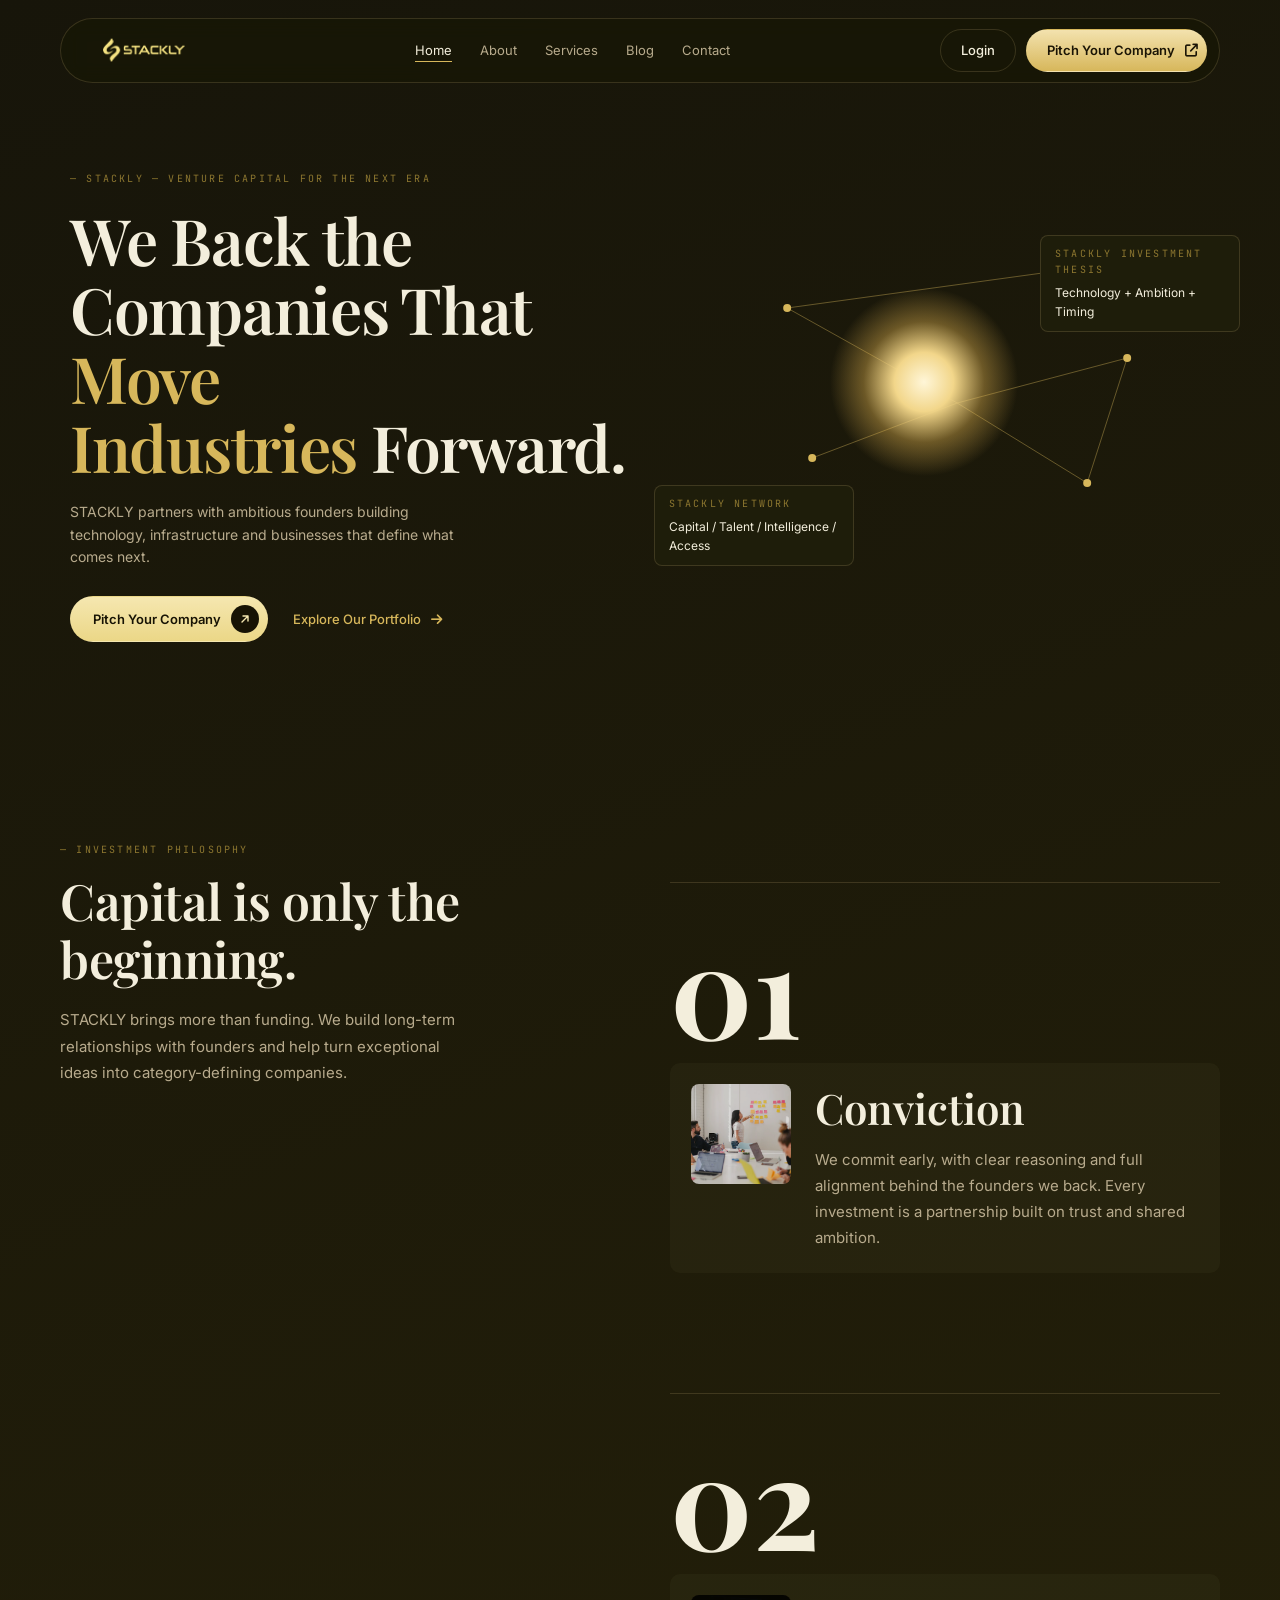
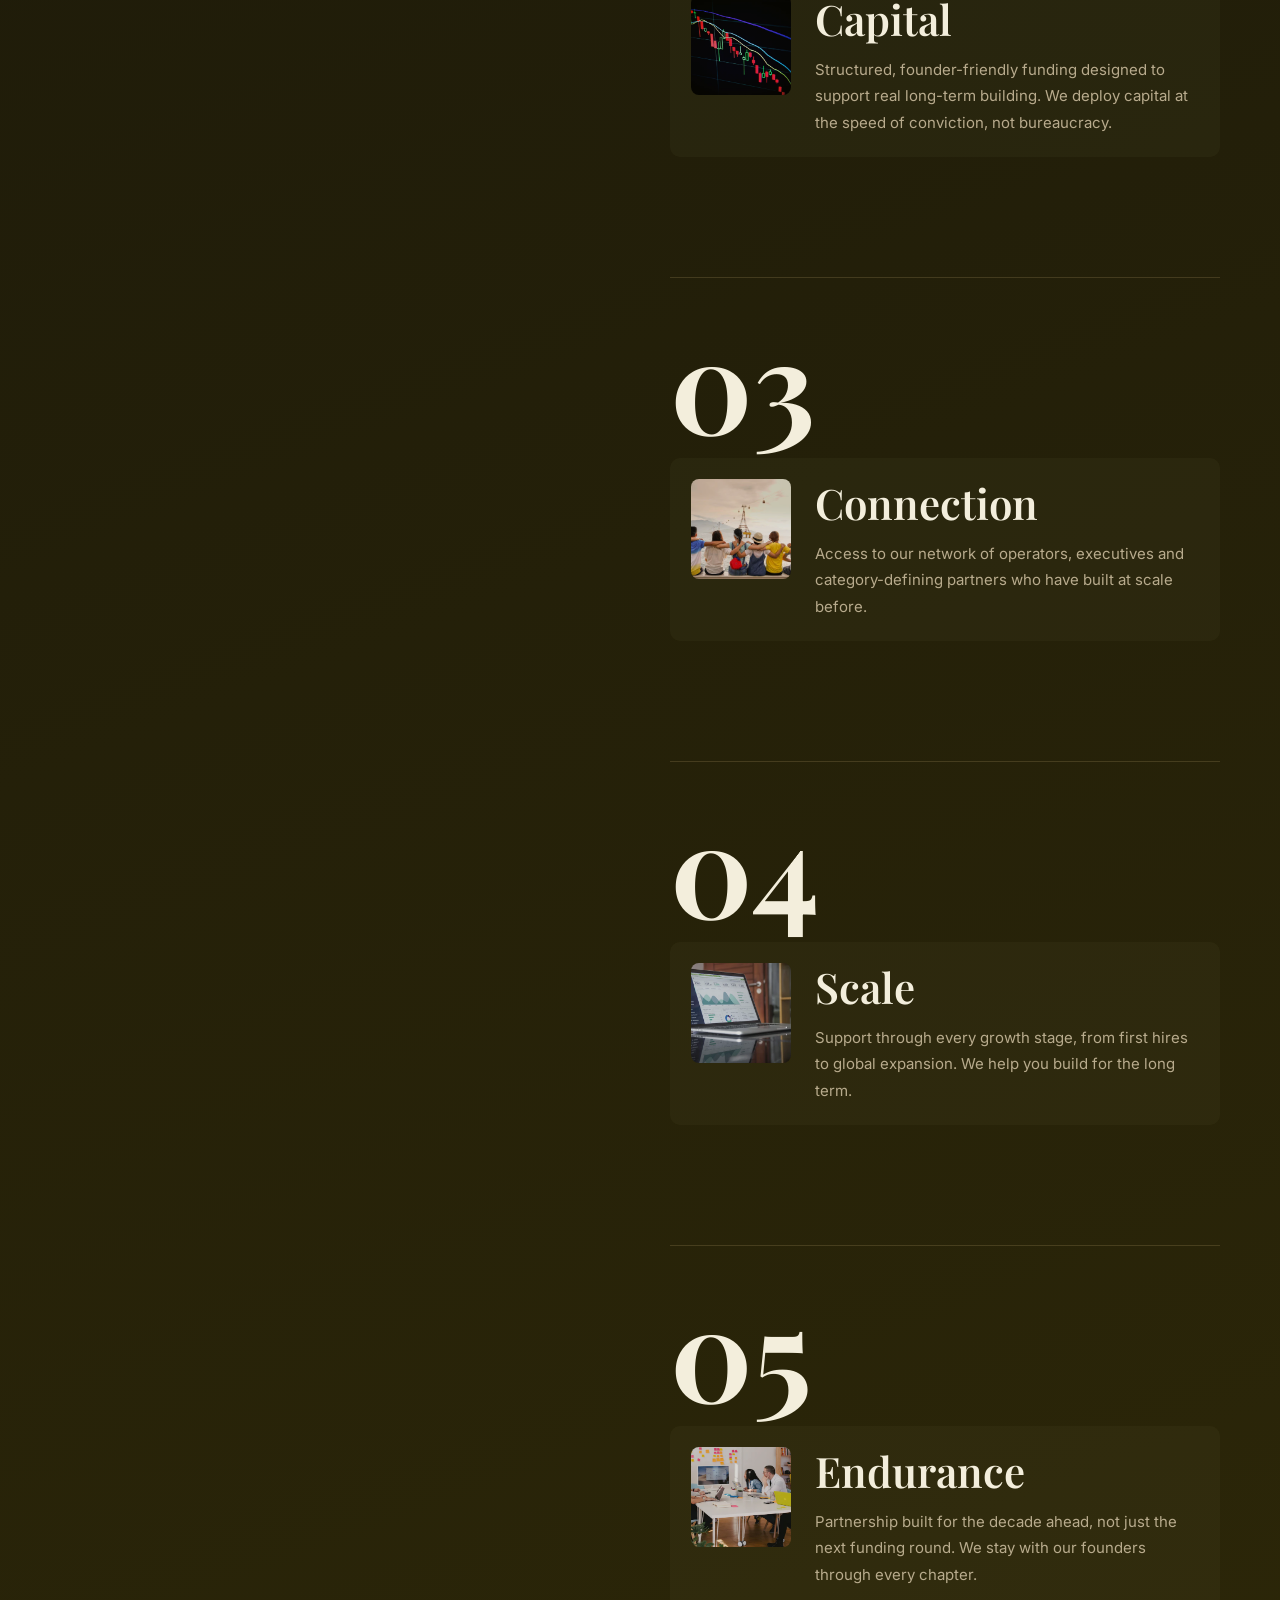
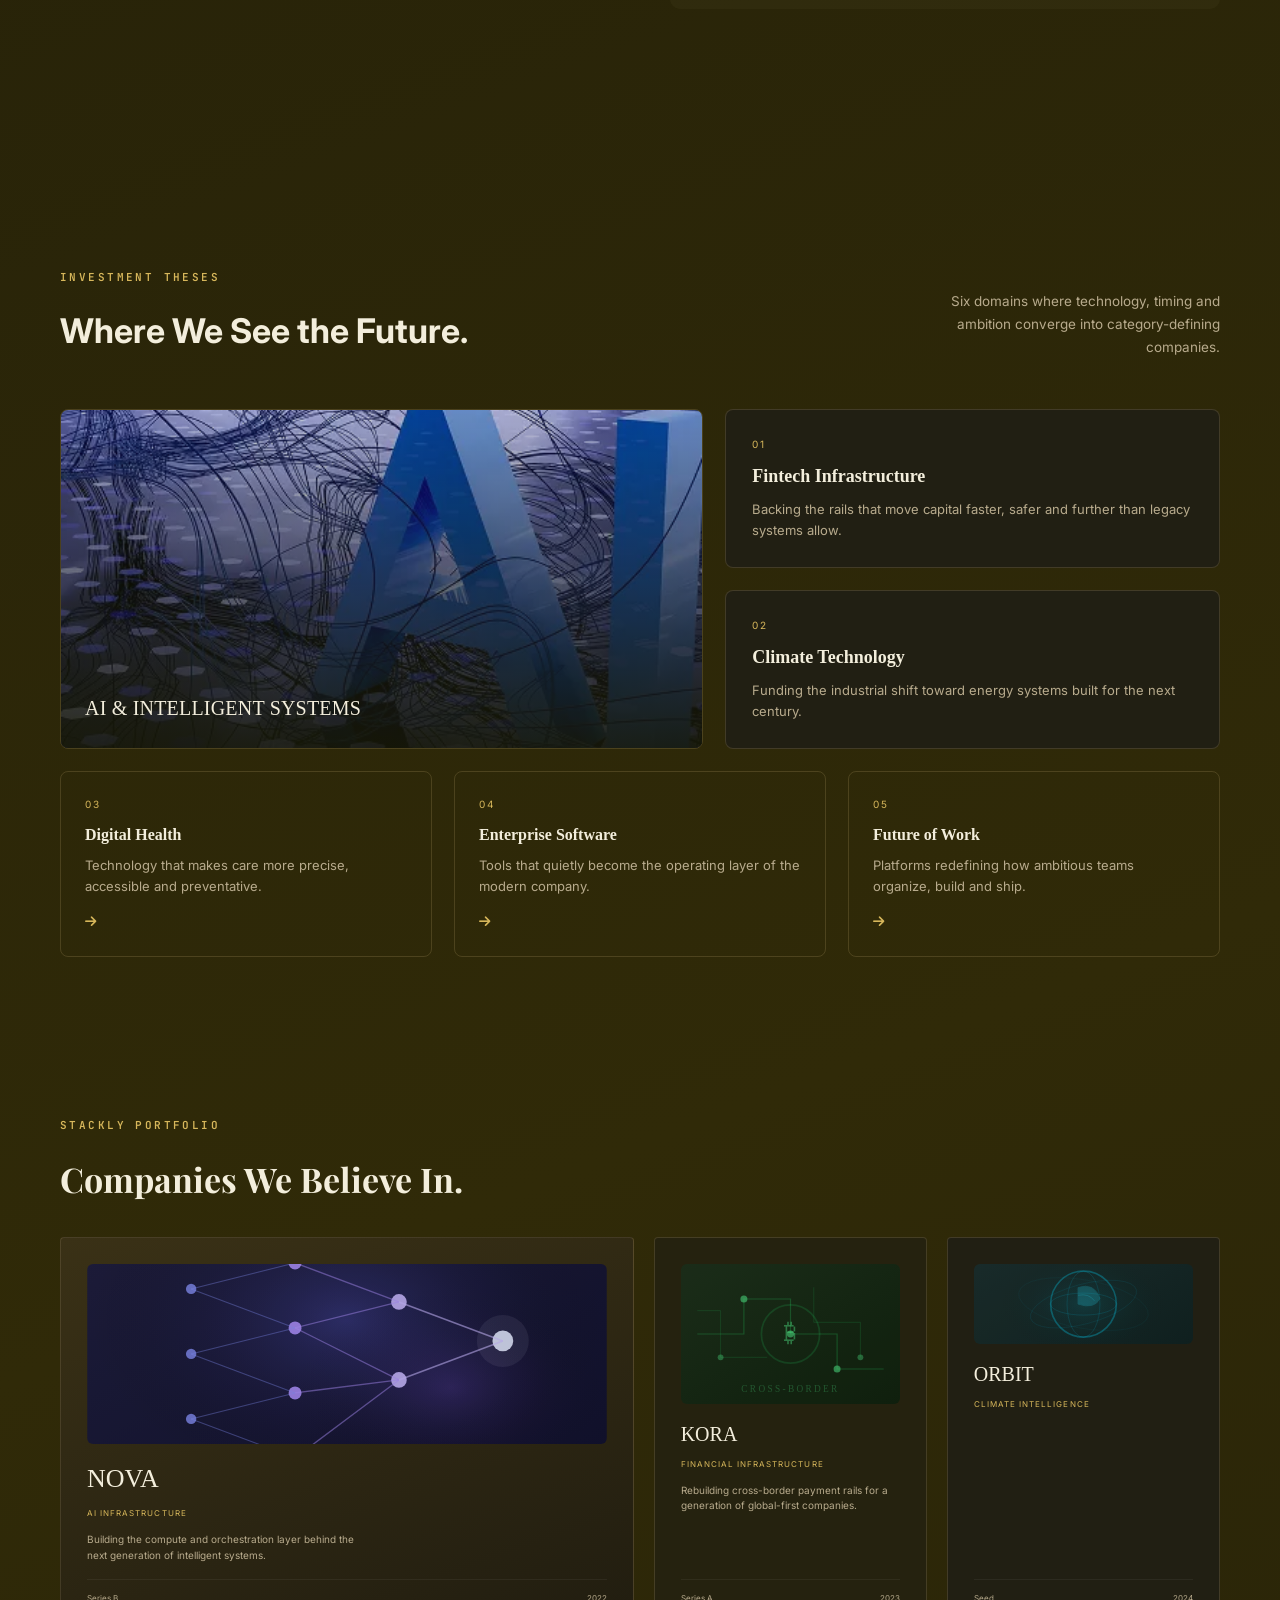
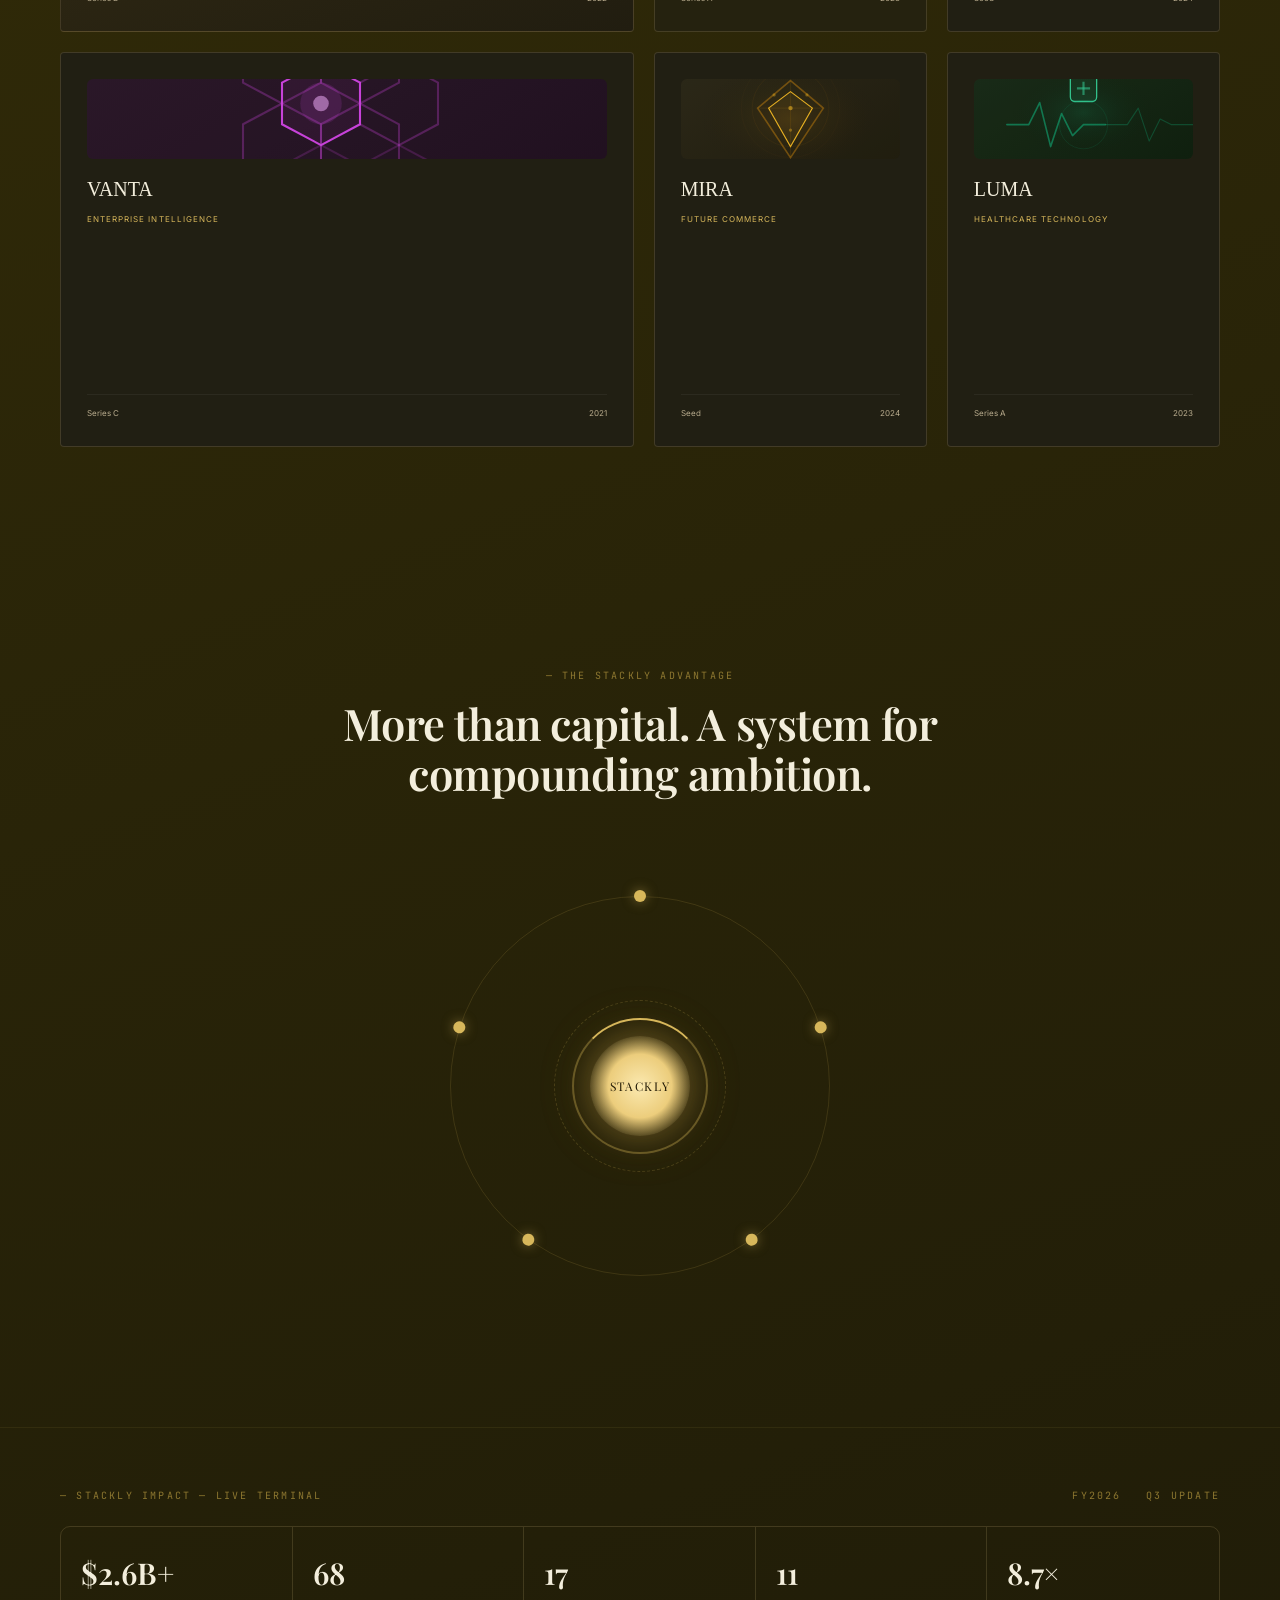
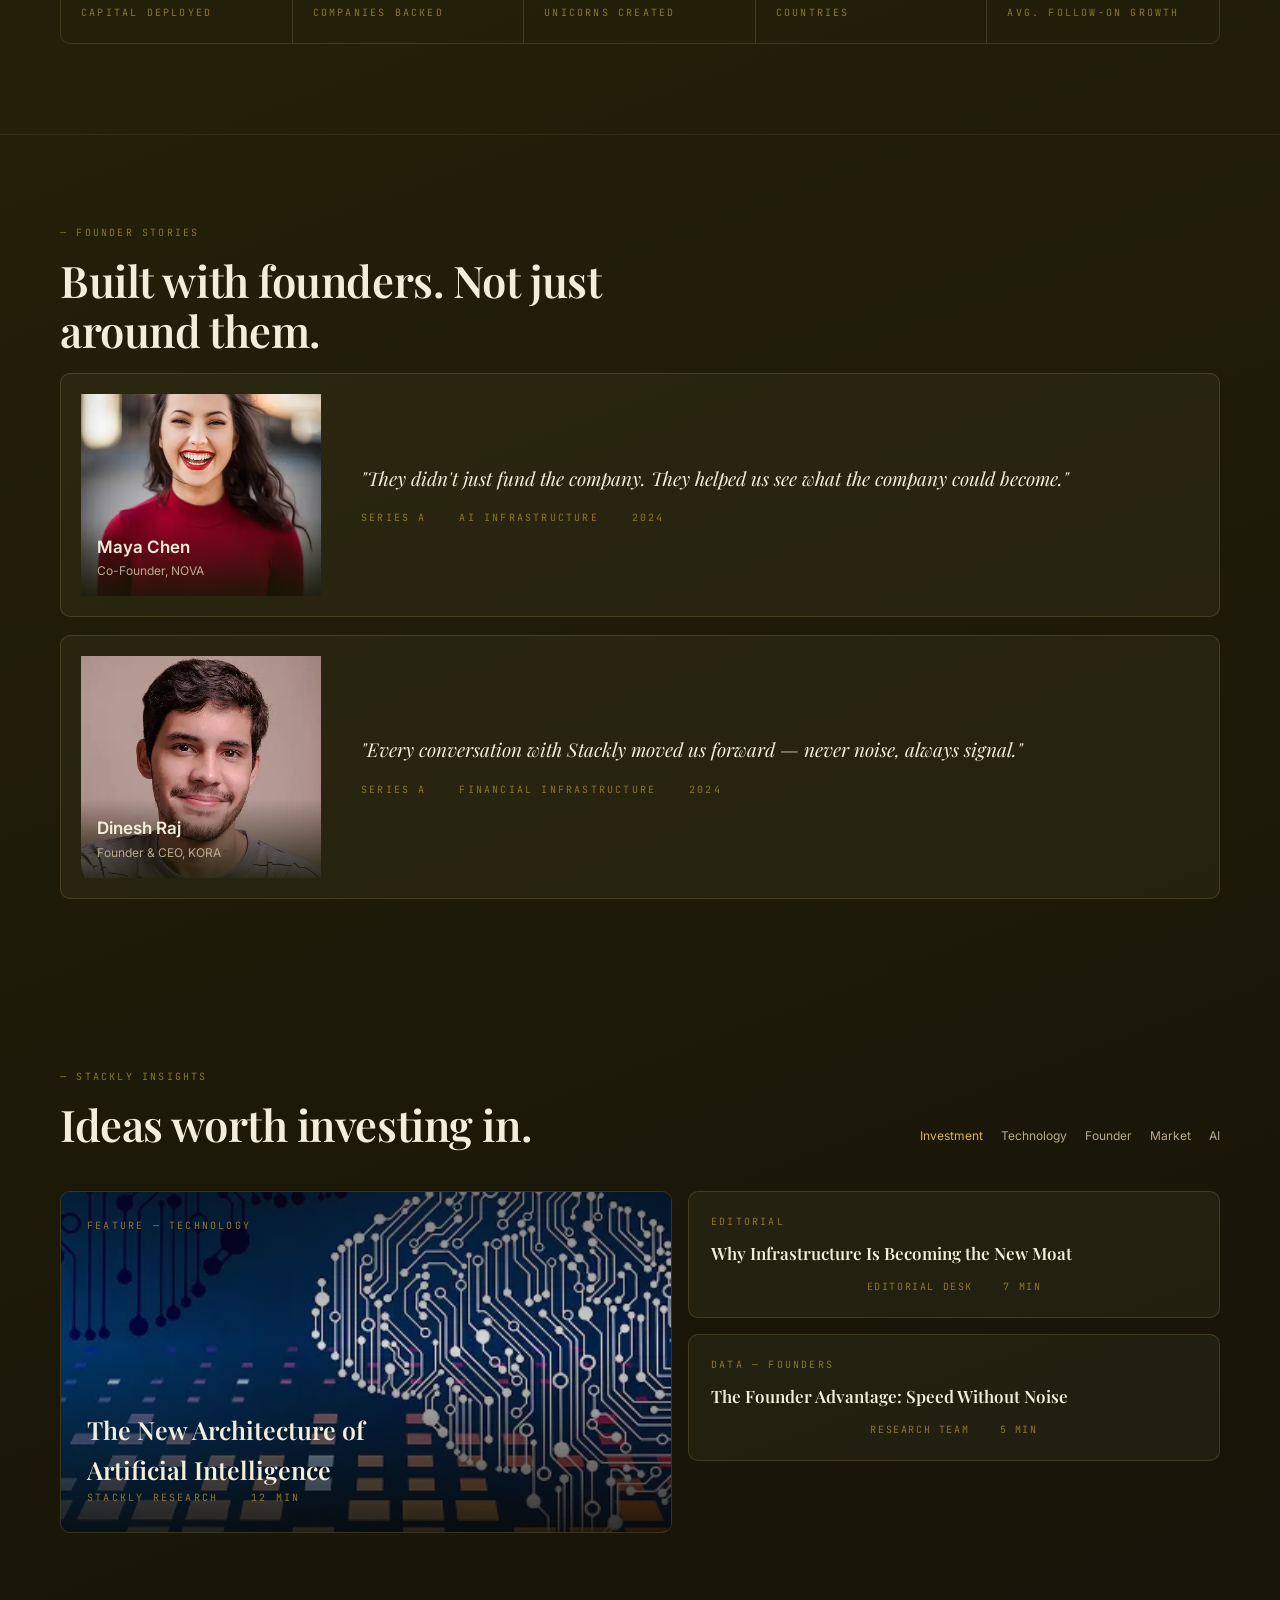
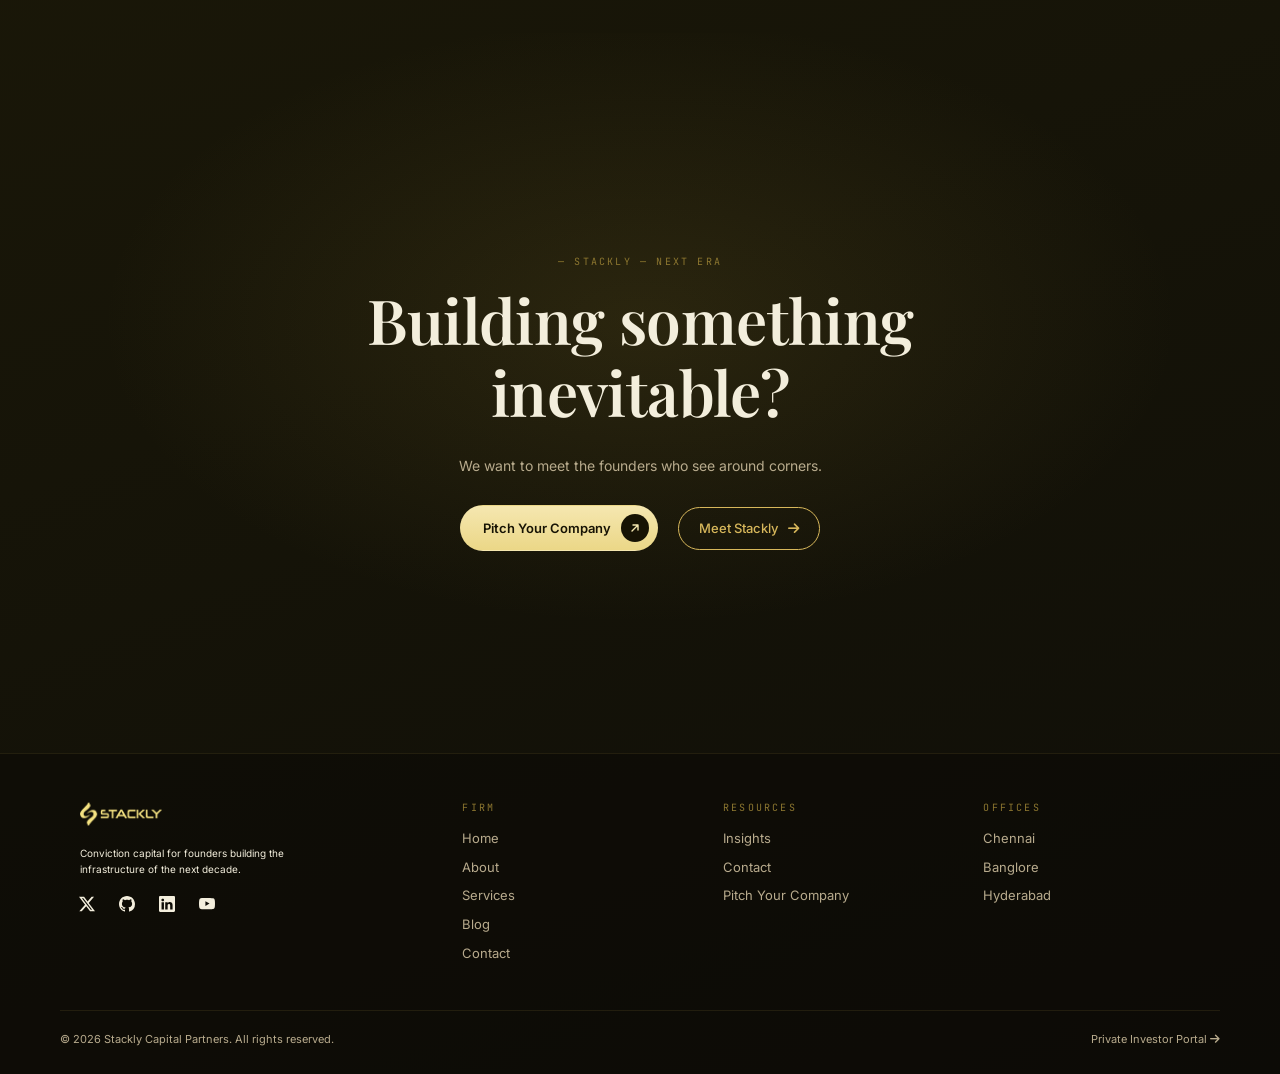
==== commit 76b883e8: "changes of responsive sixes" ====
--- a/index.html
+++ b/index.html
@@ -628,35 +628,19 @@
         var actions = document.querySelector('.nav-actions');
         var overlay = document.getElementById('mobileOverlay');
         var closeBtn = document.getElementById('mobileCloseBtn');
-        var scrollPos = 0;
-
-        function openMenu() {
-          scrollPos = window.scrollY;
-          document.body.style.top = '-' + scrollPos + 'px';
-          links.classList.add('show');
-          actions.classList.add('show');
-          overlay.classList.add('show');
-          btn.classList.add('is-open');
-          document.body.classList.add('menu-open');
+
+        function toggleMenu(open) {
+          var isOpen = open !== undefined ? open : !links.classList.contains('show');
+          links.classList.toggle('show', isOpen);
+          actions.classList.toggle('show', isOpen);
+          overlay.classList.toggle('show', isOpen);
+          btn.classList.toggle('is-open', isOpen);
+          document.body.classList.toggle('menu-open', isOpen);
         }
 
-        function closeMenu() {
-          links.classList.remove('show');
-          actions.classList.remove('show');
-          overlay.classList.remove('show');
-          btn.classList.remove('is-open');
-          document.body.classList.remove('menu-open');
-          document.body.style.top = '';
-          window.scrollTo(0, scrollPos);
-        }
-
-        btn.addEventListener('click', function() {
-          var isOpen = links.classList.contains('show');
-          if (isOpen) { closeMenu(); } else { openMenu(); }
-        });
-
-        if (closeBtn) closeBtn.addEventListener('click', closeMenu);
-        overlay.addEventListener('click', closeMenu);
+        btn.addEventListener('click', function() { toggleMenu(); });
+        if (closeBtn) closeBtn.addEventListener('click', function() { toggleMenu(false); });
+        overlay.addEventListener('click', function() { toggleMenu(false); });
 
       /* Orbit system — pause on hover/touch */
       var orbit = document.getElementById('orbitItems');
--- a/styles.css
+++ b/styles.css
@@ -66,8 +66,9 @@
 
 .mobile-nav-logo {
   z-index: 50;
-  margin-left: -20px;
-  margin-top: -20px;
+}
+@media (min-width: 769px) {
+  .mobile-nav-logo { display: none; }
 }
 
 /* ─────────── UTILITY ─────────── */
@@ -2640,10 +2641,11 @@
 .sidebar-user-email { font-size: 11px; color: var(--muted); overflow: hidden; text-overflow: ellipsis; white-space: nowrap; max-width: 140px; }
 
 .logout-btn {
-  display: flex; align-items: center; gap: 10px; width: 100%; padding: 12px 16px;
-  border: 1px solid rgba(220, 80, 60, 0.25); background: rgba(220, 80, 60, 0.08); color: #e88;
+  display: flex; align-items: center; gap: 10px; width: 100%; padding: 14px 16px;
+  border: 1px solid rgba(220, 80, 60, 0.4); background: rgba(220, 80, 60, 0.15); color: #f55;
   font-size: 13px; font-family: var(--sans); border-radius: 8px; cursor: pointer;
-  transition: all 0.3s ease; margin-top: 12px; font-weight: 500;
+  transition: all 0.3s ease; margin-top: 12px; font-weight: 600;
+  letter-spacing: 0.02em;
 }
 .logout-btn:hover {
   color: #fff; background: rgba(220, 80, 60, 0.25);
@@ -2952,7 +2954,14 @@
 }
 .mobile-overlay.show { display: block; }
 
-body.menu-open { overflow: hidden; }
+body.menu-open {
+  overflow: hidden;
+  position: fixed;
+  top: 0; left: 0;
+  width: 100%;
+  height: 100%;
+  height: 100dvh;
+}
 
 
 @media (min-width: 1024px) {
@@ -2961,6 +2970,9 @@
 }
 
 @media (max-width: 768px) {
+  /* Prevent any horizontal overflow */
+  html, body { overflow-x: hidden; width: 100%; max-width: 100%; }
+
   /* Hamburger */
   .hamburger-btn { display: block; }
 .table-wrap {
@@ -2973,7 +2985,8 @@
     align-items: flex-start;
     gap: 0;
     position: fixed;
-    top: 0; left: 0; right: 0; bottom: 0;
+    top: 0; left: 0; right: 0;
+    bottom: 80px;
     background: rgba(23, 24, 5, 0.97);
     border: none;
     border-radius: 0;
@@ -2983,6 +2996,8 @@
     backdrop-filter: blur(16px);
     justify-content: flex-start;
     overflow-y: auto;
+    overscroll-behavior-y: contain;
+    -webkit-overflow-scrolling: touch;
   }
   .nav-links.show { display: flex; }
   .nav-links a {
@@ -3001,17 +3016,16 @@
   .nav-actions {
     display: none;
     position: fixed;
-    bottom: 24px;
-    left: 24px; right: 24px;
-    background: transparent;
-    border: none;
+    bottom: 0; left: 0; right: 0;
+    background: rgba(23, 24, 5, 0.97);
+    border-top: 1px solid rgba(215, 183, 91, 0.1);
     border-radius: 0;
     flex-direction: column;
     align-items: stretch;
     gap: 10px;
-    padding: 0;
+    padding: 16px 24px 24px;
     z-index: 96;
-    backdrop-filter: none;
+    backdrop-filter: blur(16px);
   }
   .nav-actions.show { display: flex; }
   .nav-actions .btn {
